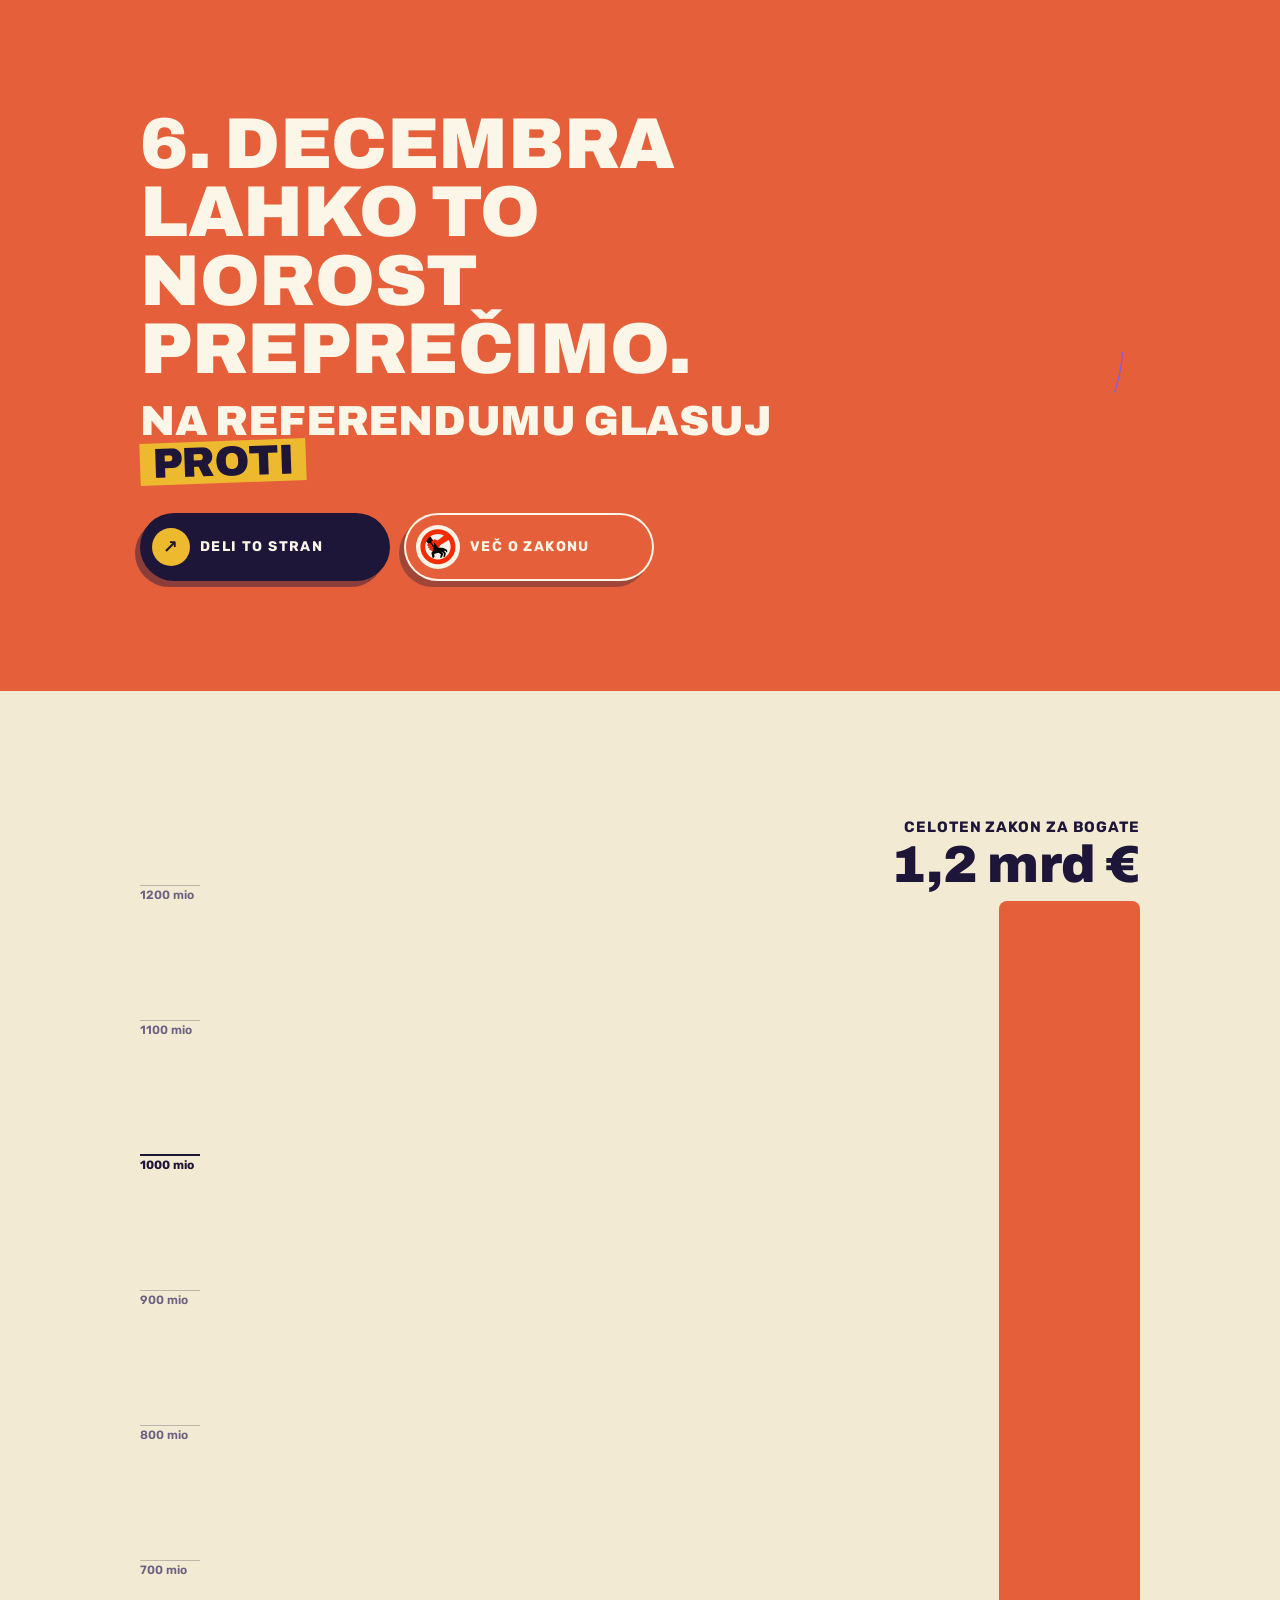
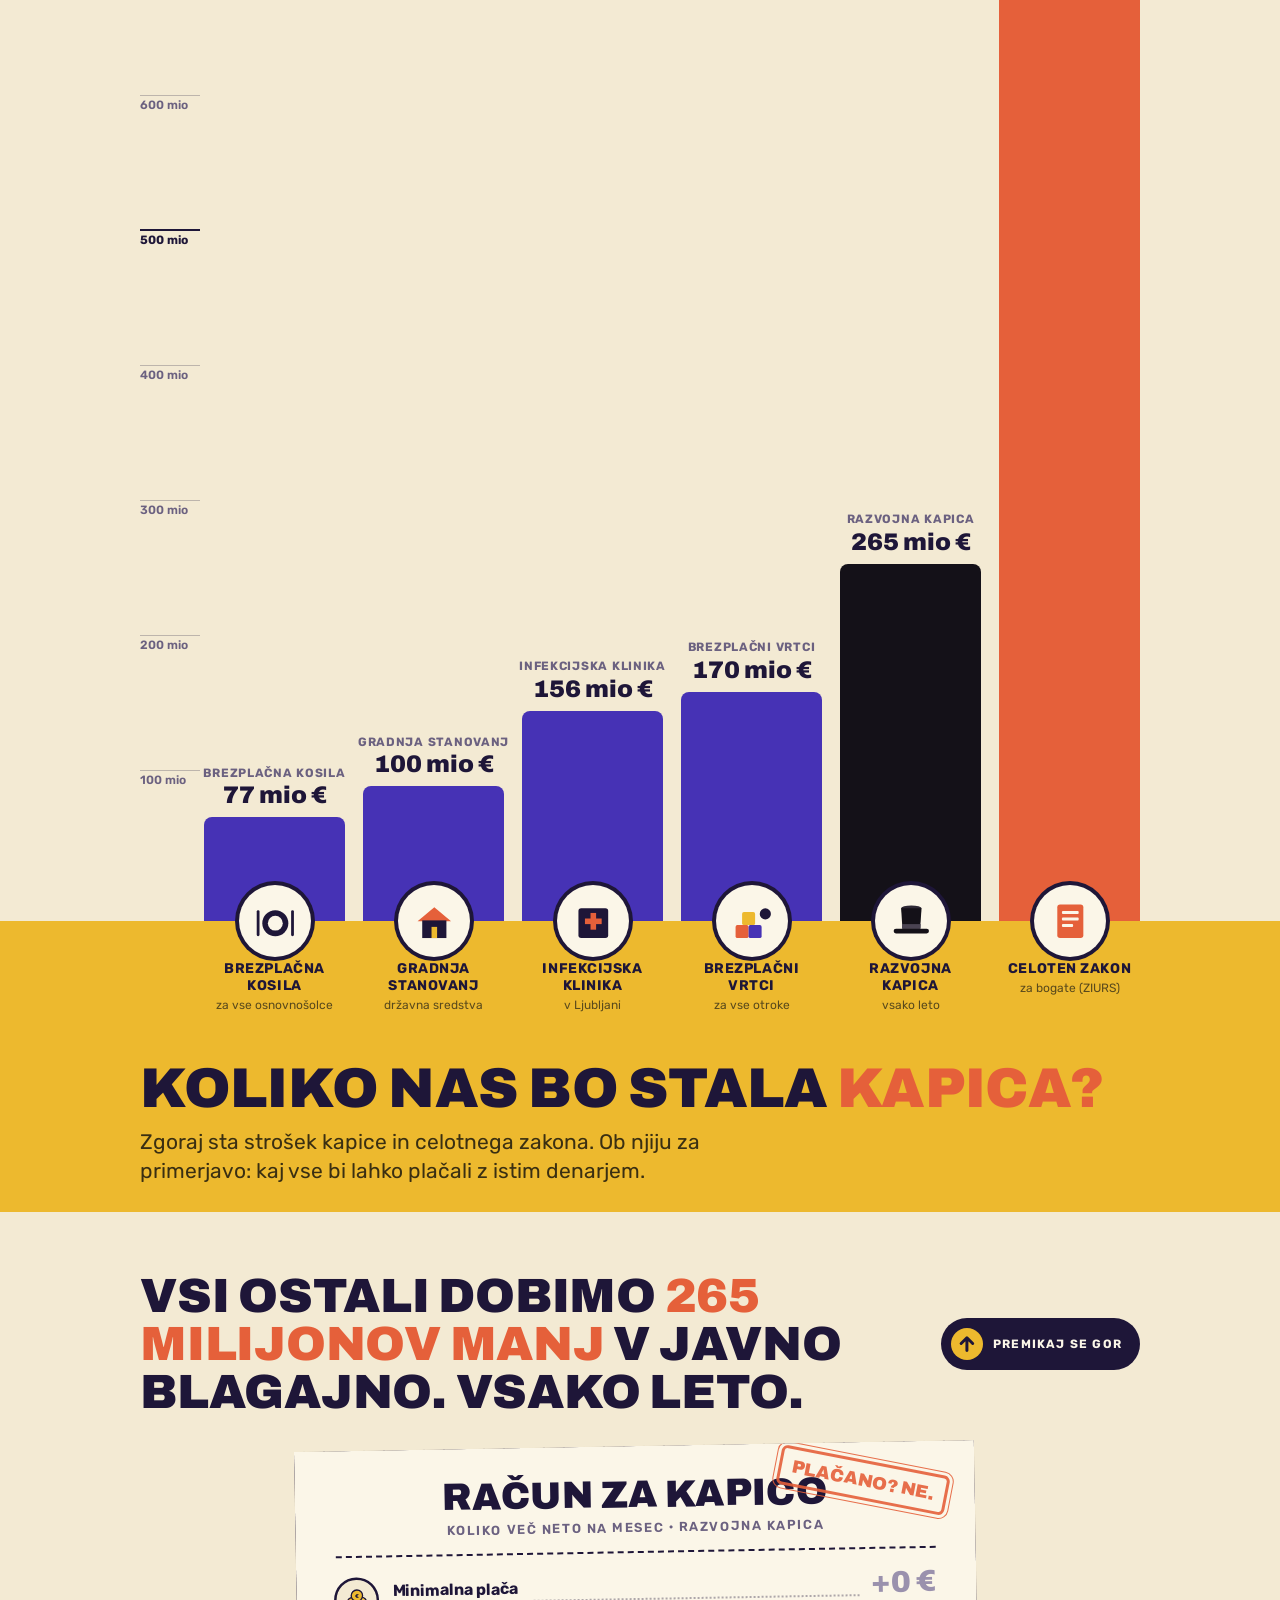
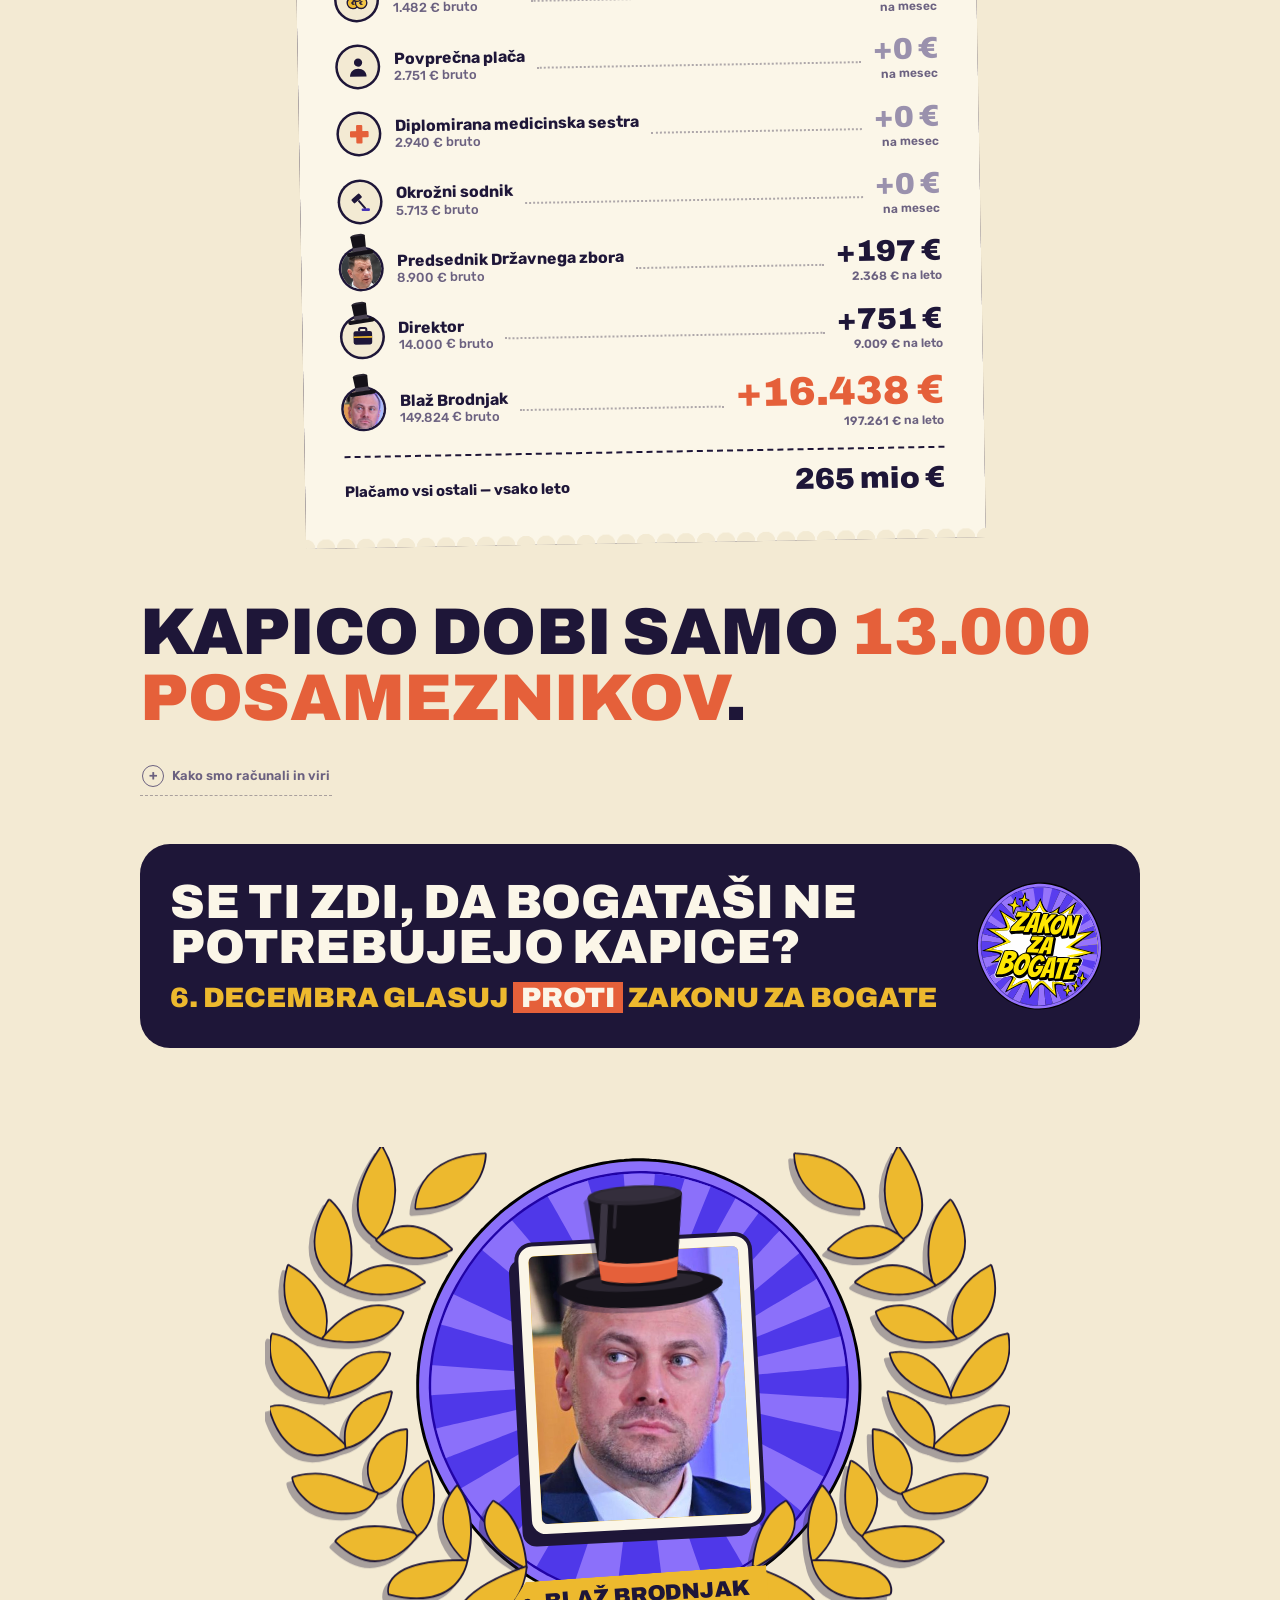
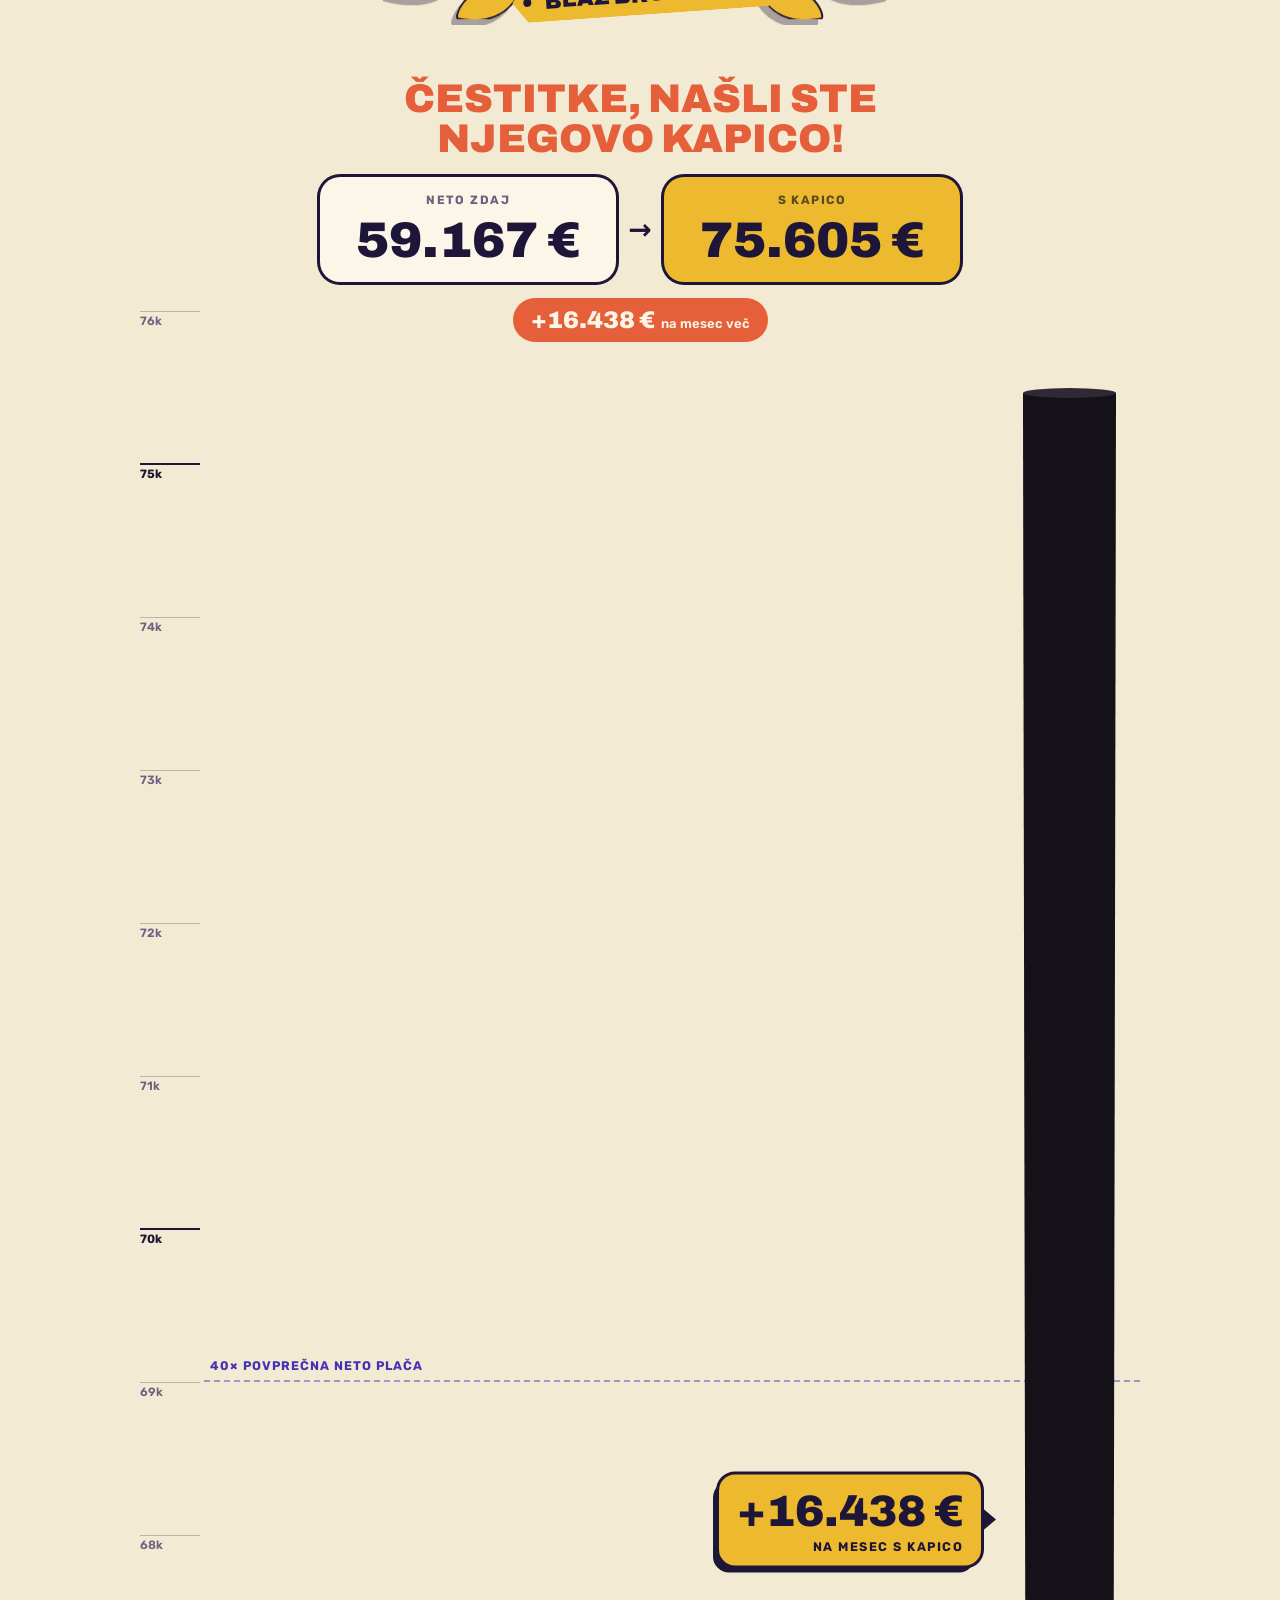
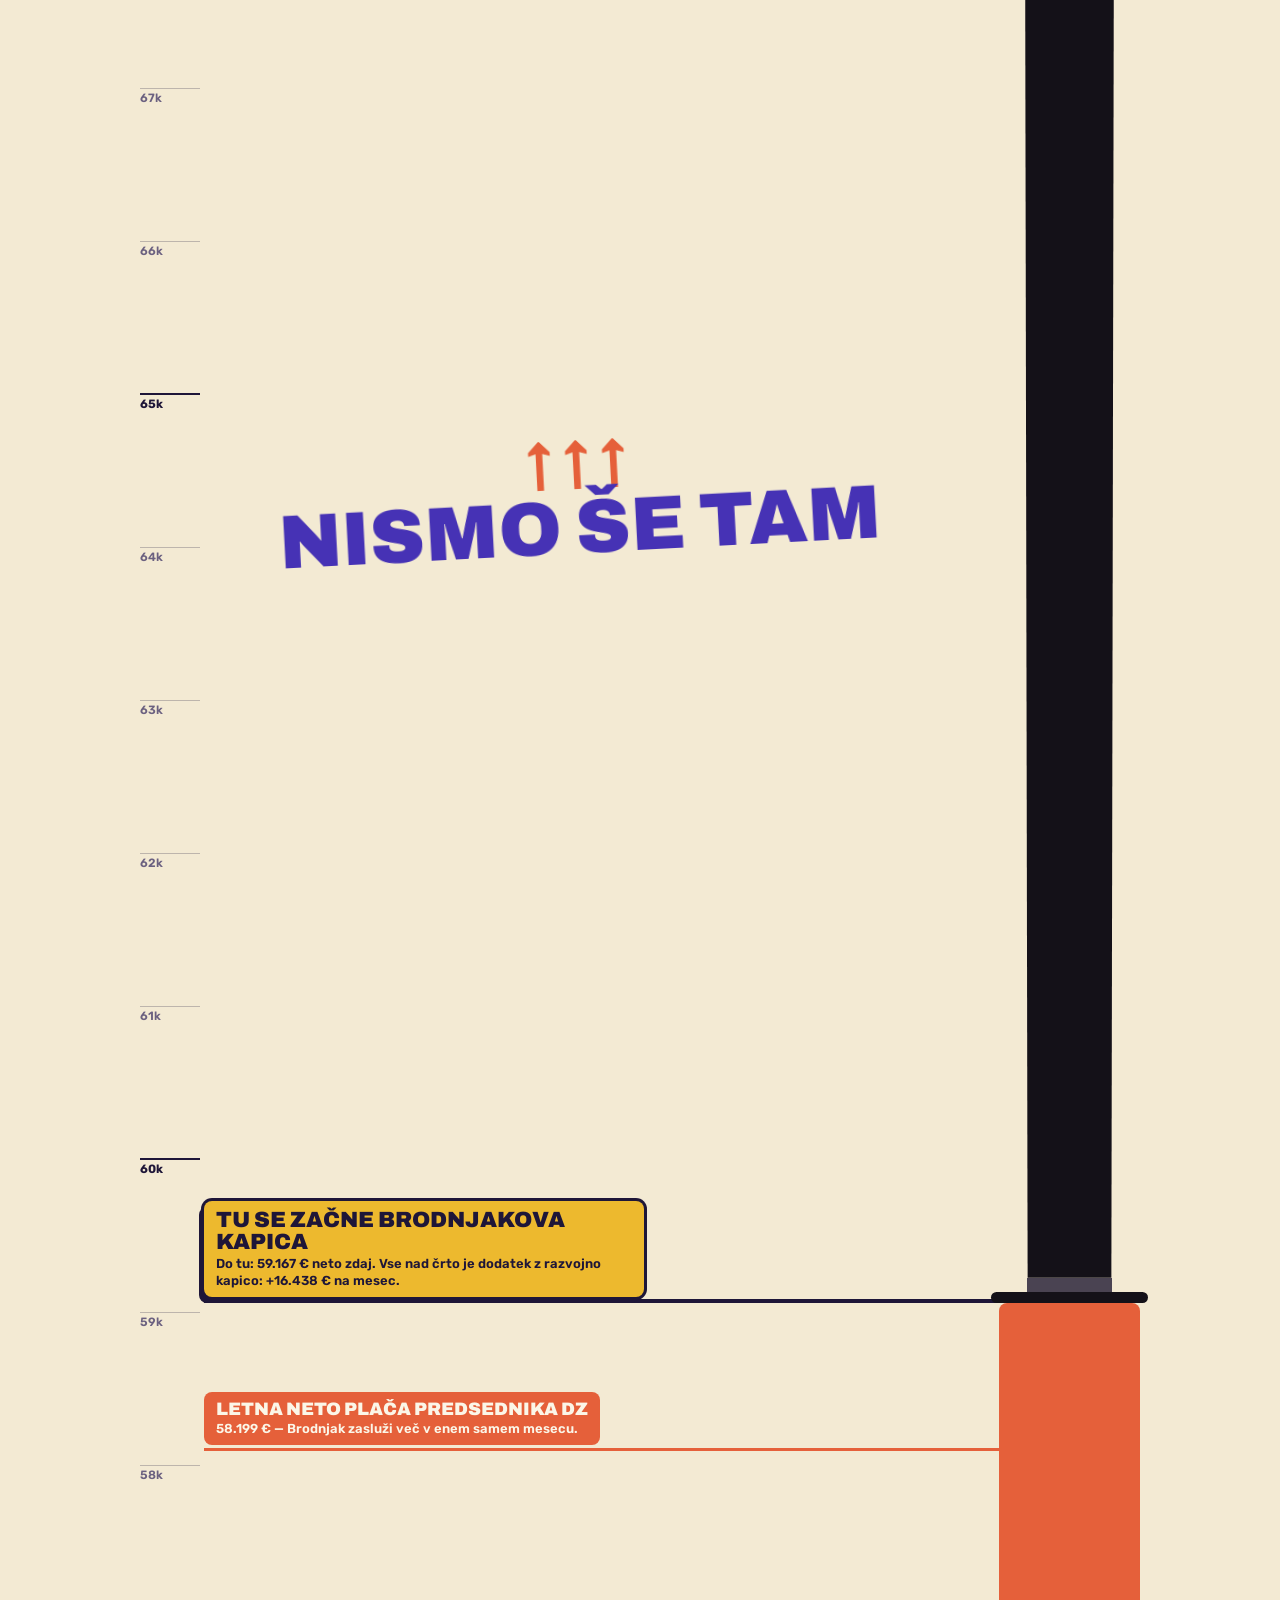
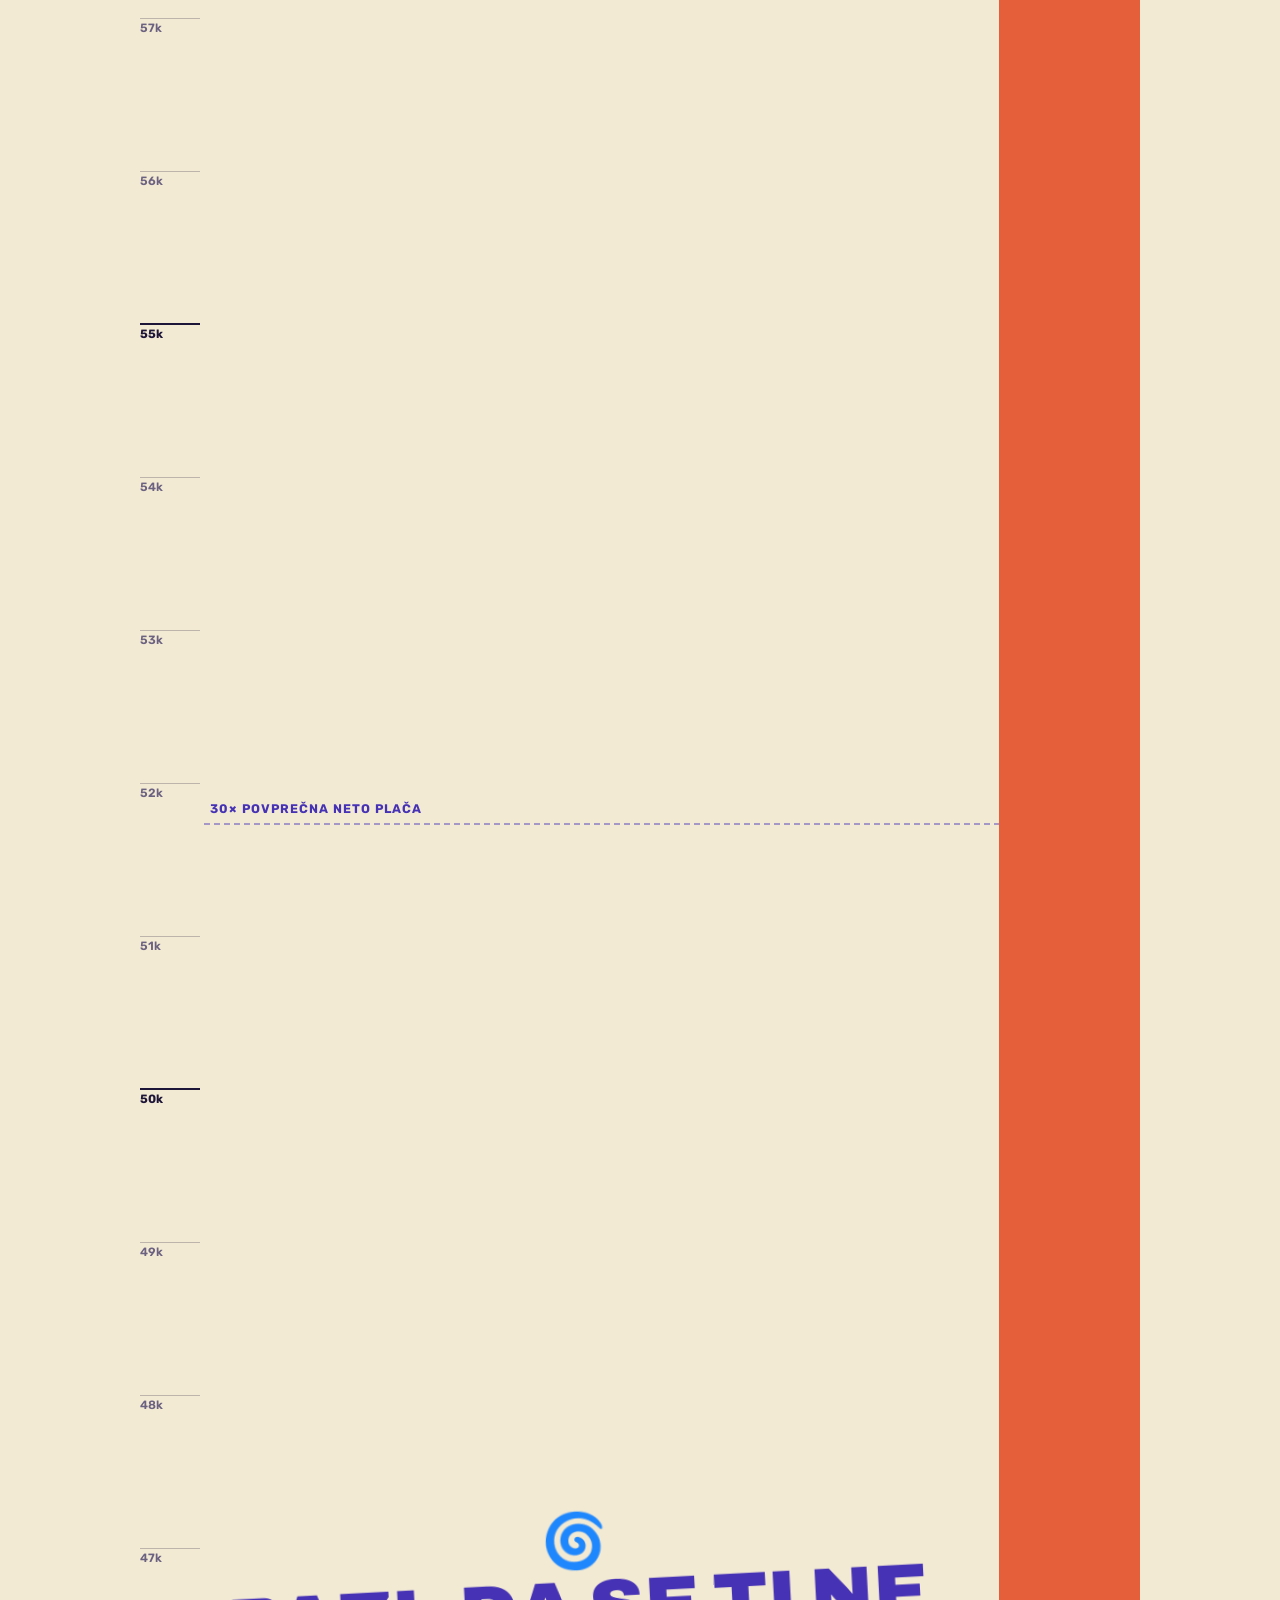
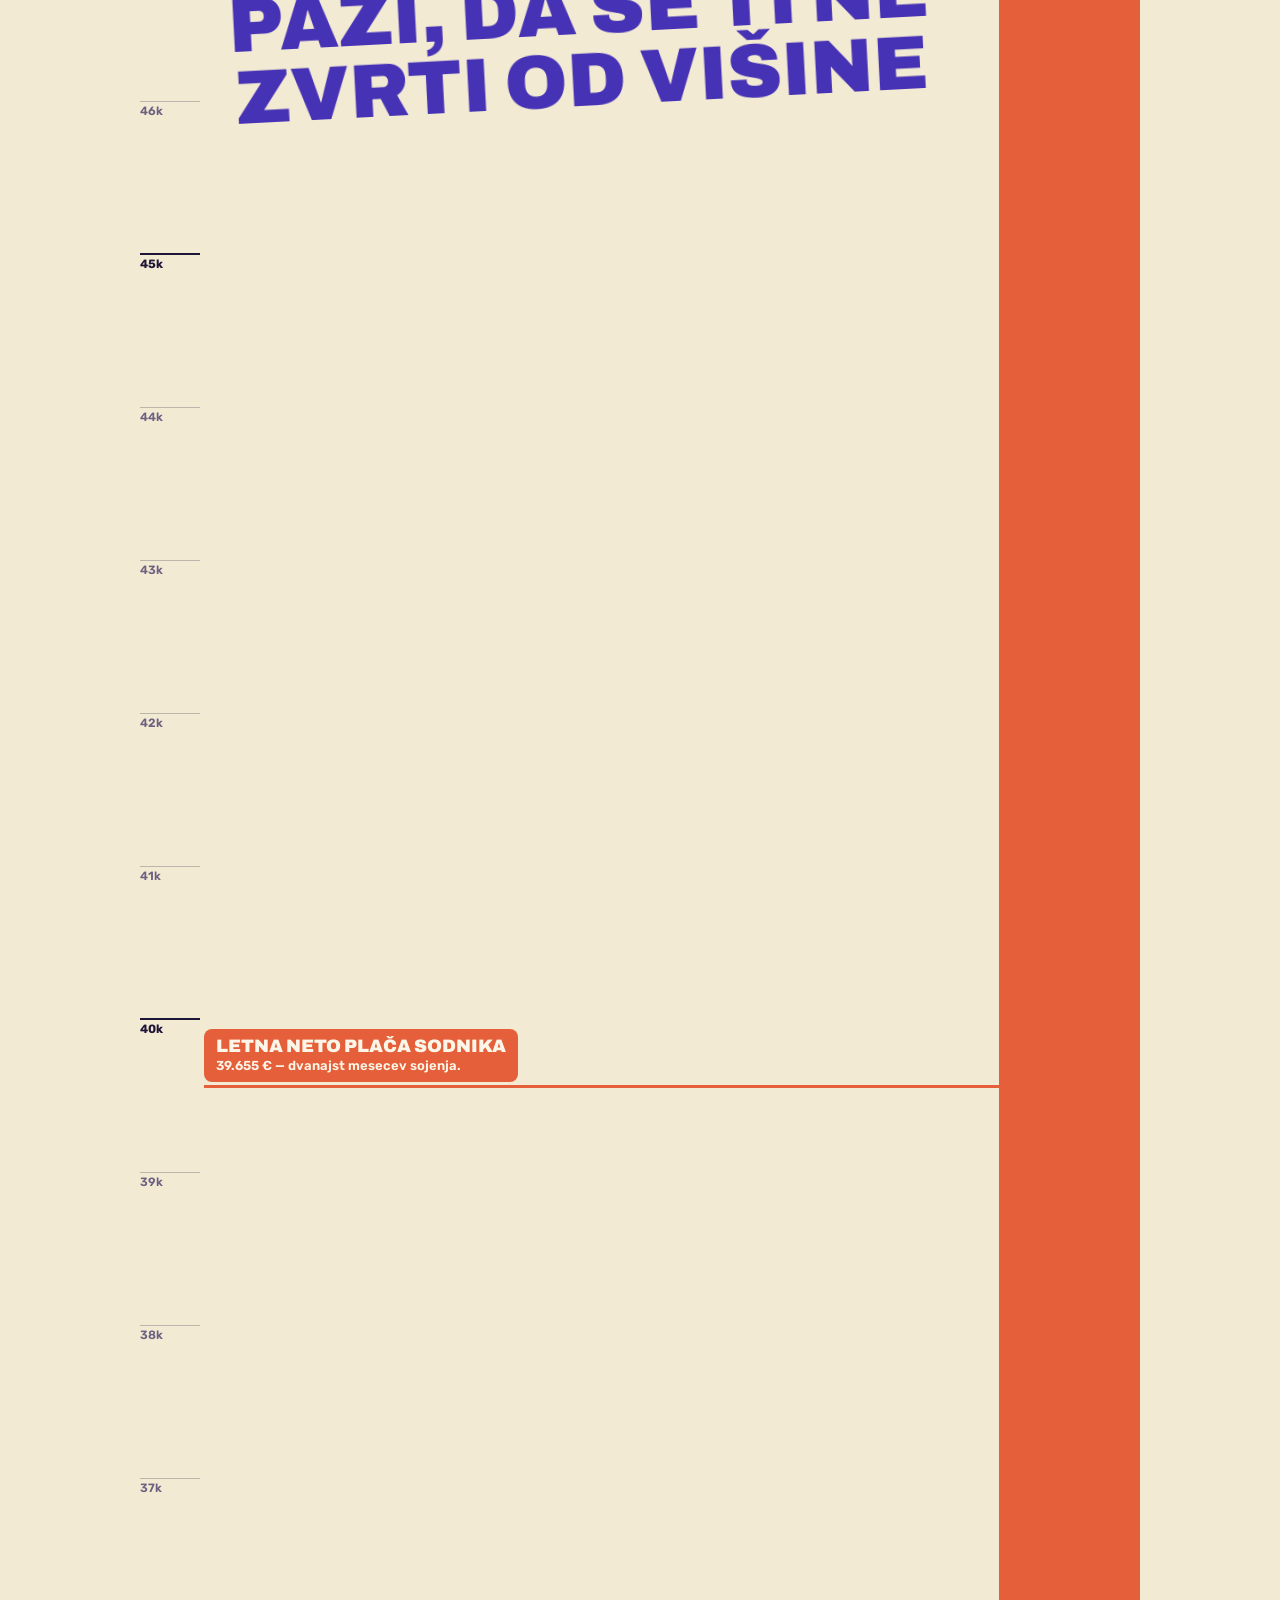
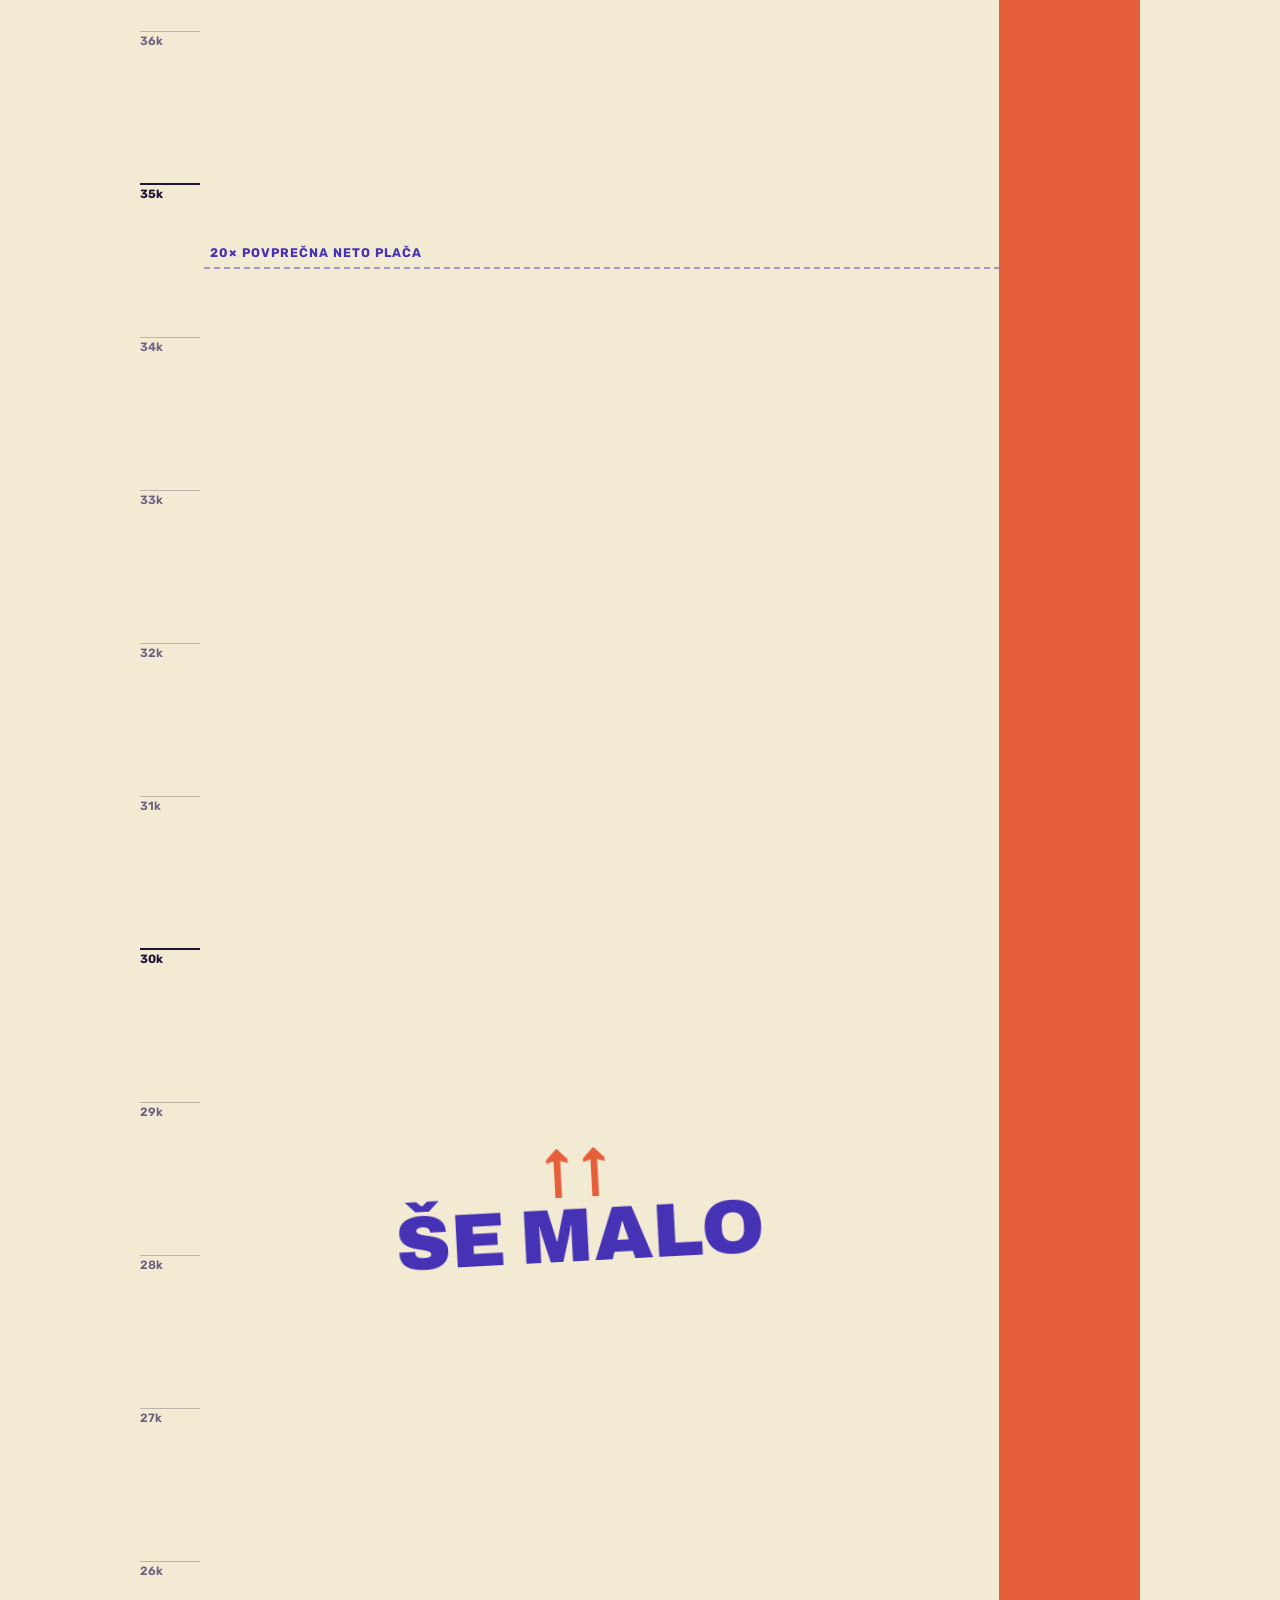
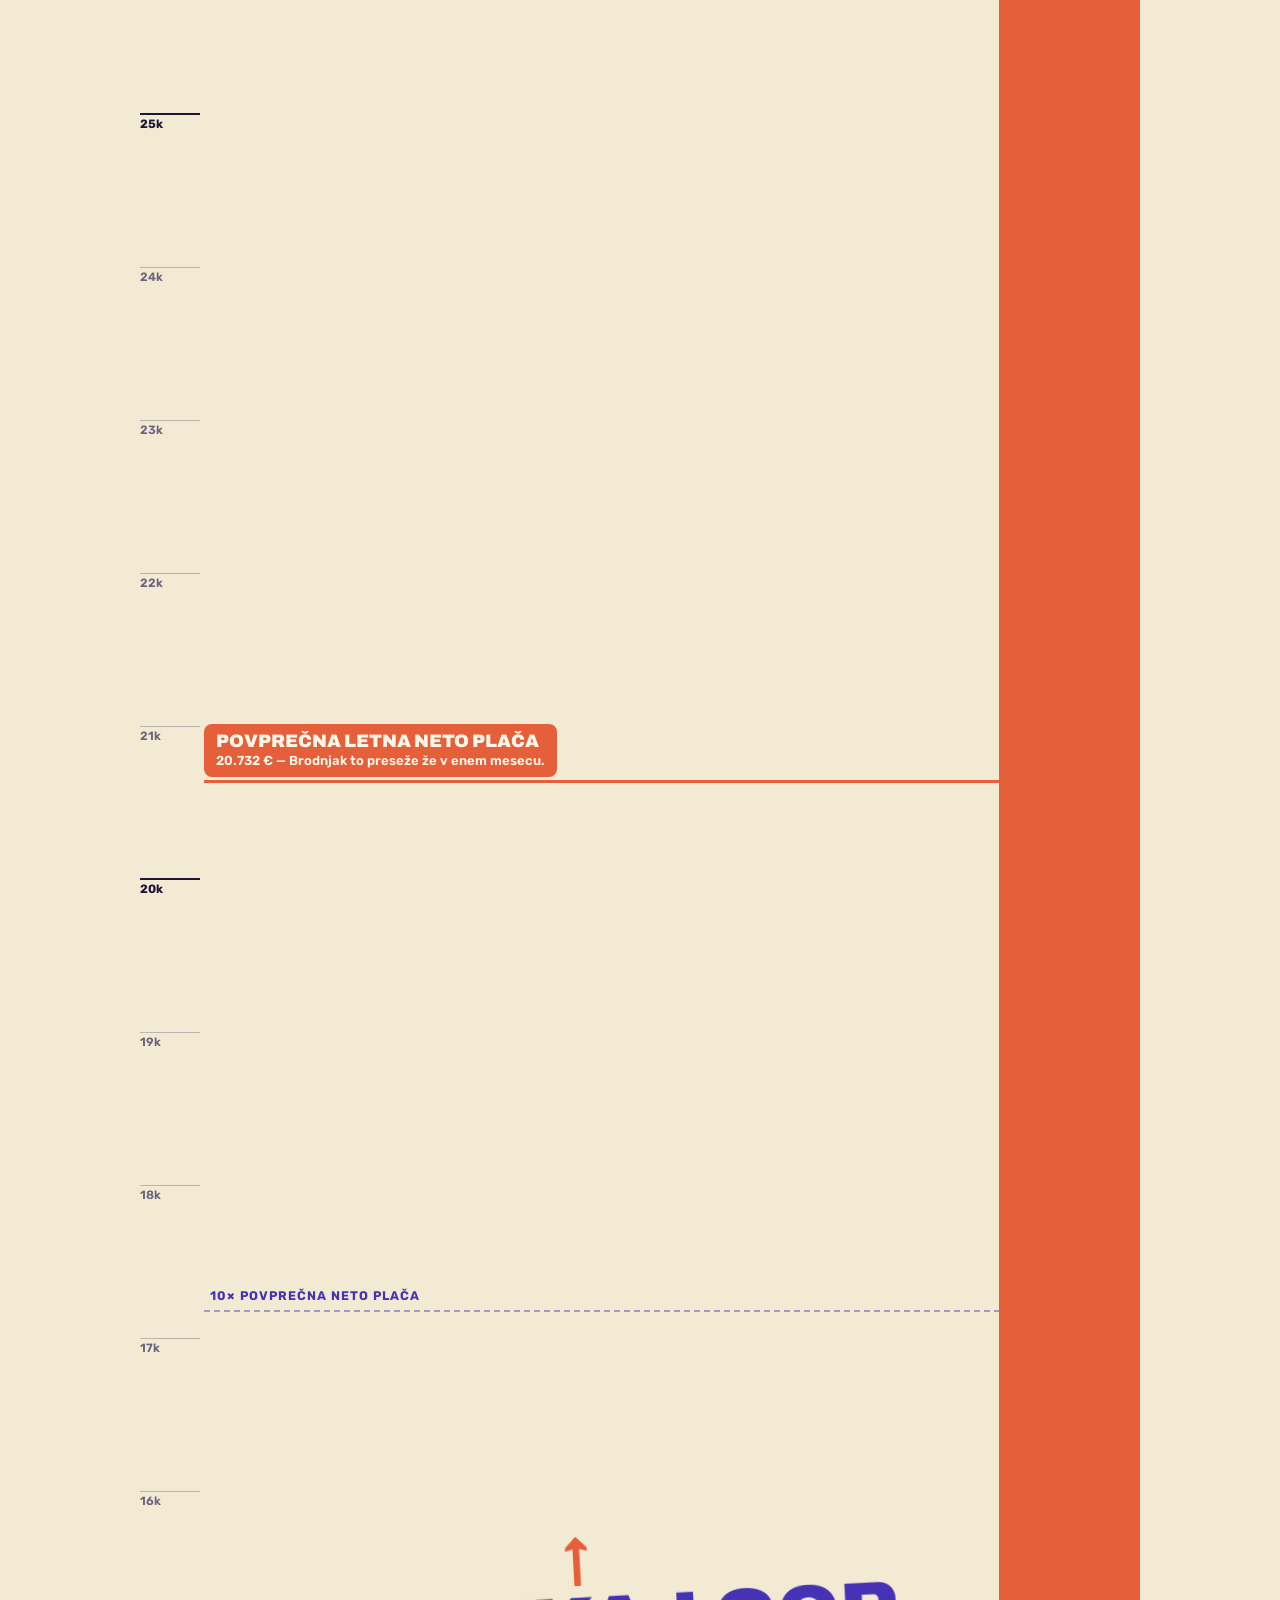
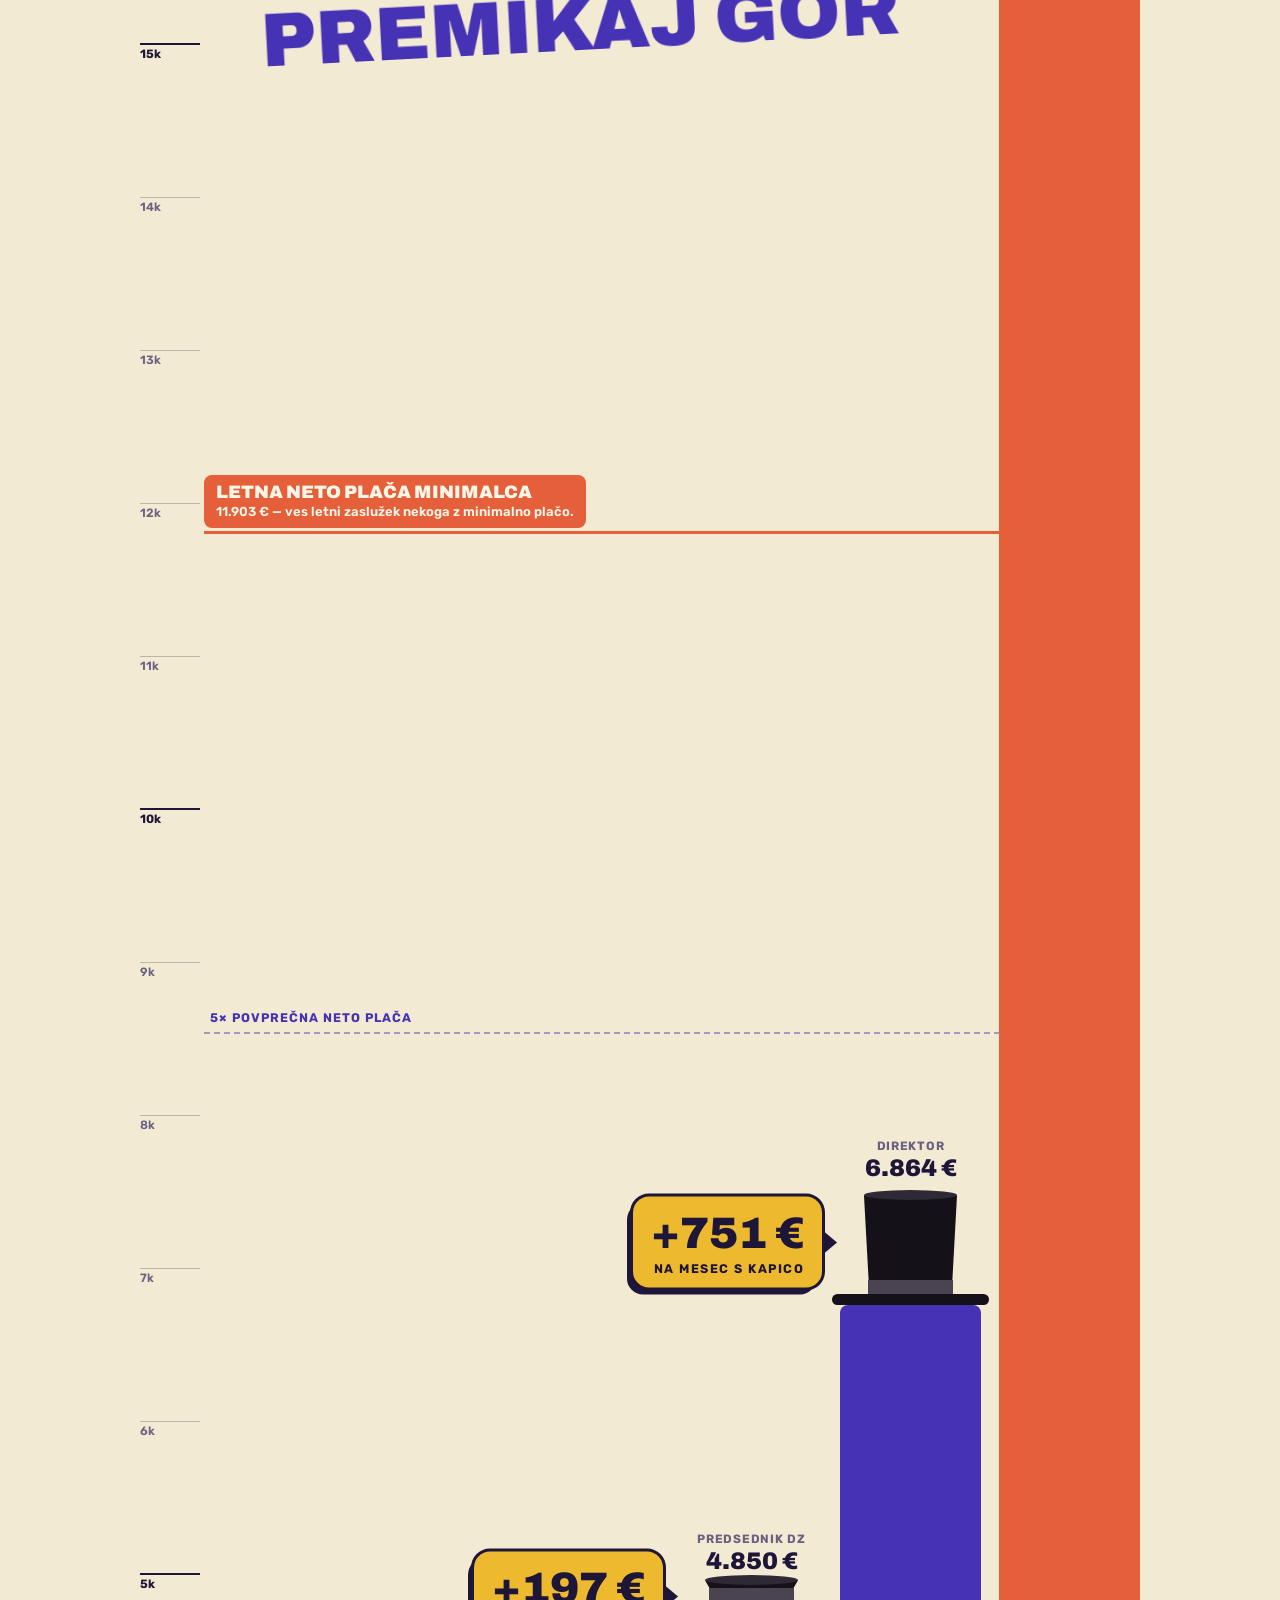
==== index.html @ dee6287a "»Deli to stran«, gumba enake širine (na mobilnem čez celo širino) Co-Authored-By: Claude Opus 5.5 <n" ====
<!doctype html>
<html lang="sl">
<head>
<meta charset="utf-8">
<meta name="viewport" content="width=device-width, initial-scale=1">
<title>Poišči Brodnjakovo kapico — Zakon za bogate</title>
<meta name="description" content="Interaktivna primerjava neto plač: minimalna, povprečna, medicinska sestra, sodnik, predsednik DZ, direktor in Blaž Brodnjak — zdaj in z razvojno kapico iz interventnega zakona.">
<!-- Plausible: naloži se samo na zakonzabogate.si (ne na github.io ali localhost) -->
<script>
window.plausible = window.plausible || function() { (window.plausible.q = window.plausible.q || []).push(arguments) };
if (/(^|\.)zakonzabogate\.si$/.test(location.hostname)) {
  var ps = document.createElement('script');
  ps.defer = true;
  ps.setAttribute('data-domain', 'zakonzabogate.si');
  ps.src = 'https://plausible.lb.djnd.si/js/script.file-downloads.outbound-links.pageview-props.tagged-events.js';
  document.head.appendChild(ps);
}
</script>
<link rel="icon" href="assets/logo.svg">
<meta property="og:type" content="website">
<meta property="og:site_name" content="Zakon za bogate">
<meta property="og:title" content="Poišči Brodnjakovo kapico">
<meta property="og:description" content="Razvojna kapica: Brodnjaku +16.438 € neto na mesec, vsem ostalim 265 milijonov manj v javni blagajni. Vsako leto. Referendum 6. decembra — glasuj PROTI.">
<meta property="og:url" content="https://zakonzabogate.si/">
<meta property="og:image" content="https://zakonzabogate.si/og.png">
<meta property="og:image:width" content="1200">
<meta property="og:image:height" content="630">
<meta property="og:image:alt" content="Poišči Brodnjakovo kapico. Kako velik je odpustek, ki ga eliti daje zakon za bogate?">
<meta property="og:locale" content="sl_SI">
<meta name="twitter:card" content="summary_large_image">
<meta name="twitter:title" content="Poišči Brodnjakovo kapico">
<meta name="twitter:description" content="Razvojna kapica: Brodnjaku +16.438 € neto na mesec, vsem ostalim 265 milijonov manj. Referendum 6. decembra — glasuj PROTI.">
<meta name="twitter:image" content="https://zakonzabogate.si/og.png">
<link href="assets/css/fonts.css" rel="stylesheet">
<style>
:root{
  --cream:#F3EAD3; --paper:#FBF6E8; --ink:#1E1638; --muted:#6b6180; --hat:#141118;
  --violet:#4632B5; --lav:#B3A2F0; --gold:#EDB92E; --gold-2:#F2C64A; --coral:#E5603A;
  --disp:'Archivo',system-ui,sans-serif; --text:'Rubik',system-ui,sans-serif;
  --maxw:1040px; --L:84px; --R:20px;
}
*{box-sizing:border-box;margin:0}
html,body{overflow-x:clip}
body{background:var(--cream);color:var(--ink);font-family:var(--text);font-size:17px;line-height:1.5;-webkit-font-smoothing:antialiased}
.disp{font-family:var(--disp);font-weight:900;text-transform:uppercase;letter-spacing:-.005em;line-height:.95}
.wrap{max-width:var(--maxw);margin:0 auto;padding:0 20px;position:relative}
.grain{position:fixed;inset:0;pointer-events:none;z-index:100;opacity:.14;mix-blend-mode:multiply;
  background-image:url("data:image/svg+xml,%3Csvg xmlns='http://www.w3.org/2000/svg' width='240' height='240'%3E%3Cfilter id='n'%3E%3CfeTurbulence type='fractalNoise' baseFrequency='.85' numOctaves='2' stitchTiles='stitch'/%3E%3CfeColorMatrix values='0 0 0 0 0 0 0 0 0 0 0 0 0 0 0 0 0 0 .6 0'/%3E%3C/filter%3E%3Crect width='240' height='240' filter='url(%23n)'/%3E%3C/svg%3E")}
.tag{position:relative;display:inline-block;background:var(--violet);color:var(--paper);font:900 15px/1 var(--disp);text-transform:uppercase;
  padding:10px 18px 9px 32px;transform:rotate(-4deg);clip-path:polygon(15px 0,100% 0,100% 100%,15px 100%,0 50%)}
.tag::before{content:"";position:absolute;left:11px;top:50%;width:8px;height:8px;margin-top:-4px;border-radius:50%;background:var(--gold)}
.tag.gold{background:var(--gold);color:var(--ink)} .tag.gold::before{background:var(--ink)}
.btn{display:inline-flex;align-items:center;gap:10px;border-radius:99px;padding:10px 18px 10px 10px;font:700 12px/1 var(--text);letter-spacing:.1em;text-transform:uppercase;text-decoration:none;cursor:pointer;border:0}
.btn b{display:grid;place-items:center;width:32px;height:32px;border-radius:50%;font-size:17px}
.btn.up{background:var(--ink);color:var(--paper)} .btn.up b{background:var(--gold);color:var(--ink);animation:bob 1.5s ease-in-out infinite}
.btn.up b svg{width:62%;height:62%;display:block}
.btn.ghost{background:transparent;color:var(--ink);box-shadow:inset 0 0 0 2px var(--ink)} .btn.ghost b{background:var(--ink);color:var(--paper)}
@keyframes bob{50%{transform:translateY(-5px)}}
/* mini cilinder (legenda) */
.mini-hat{display:inline-block;width:16px;height:14px;position:relative;vertical-align:-2px;margin-right:7px}
.mini-hat::before{content:"";position:absolute;left:3px;right:3px;top:0;height:11px;background:var(--hat);border-radius:2px 2px 0 0}
.mini-hat::after{content:"";position:absolute;left:0;right:0;bottom:0;height:3px;background:var(--hat);border-radius:2px}
.sw-now{display:inline-block;width:15px;height:15px;border-radius:4px;background:var(--ink);vertical-align:-3px;margin-right:7px}

/* ---------- višinomer ---------- */
.hud{position:fixed;left:0;right:0;top:0;z-index:30;pointer-events:none;background:linear-gradient(var(--cream) 62%,rgba(243,234,211,0));transition:opacity .25s}
.hud .wrap{display:flex;justify-content:space-between;align-items:flex-start;gap:14px;padding-top:12px;padding-bottom:30px}
.alt .l{font:700 12px/1 var(--text);letter-spacing:.14em;text-transform:uppercase;color:var(--muted)}
.alt .v{font:900 clamp(28px,4.6vw,44px)/1 var(--disp);margin-top:4px;font-variant-numeric:tabular-nums}
.alt .v small{font-size:.5em}
.alt .x{font:600 13px/1.3 var(--text);color:var(--violet);margin-top:4px;min-height:17px}
.brand{display:flex;align-items:center;gap:10px;pointer-events:auto}
.brand img{width:58px;height:58px}
.pill{background:var(--ink);color:var(--paper);border-radius:99px;padding:8px 12px;font:700 12px/1 var(--text);letter-spacing:.08em;text-transform:uppercase;white-space:nowrap}
.hud.off{opacity:0}

/* ---------- VRH STRANI: številke, metodologija ---------- */
.data{padding:60px 0 40px}
.data h2{font-size:clamp(34px,5.6vw,60px);margin:16px 0 26px}
.data h2.big-claim{font-size:clamp(28px,4.2vw,48px);line-height:1;max-width:22ch}
.data h2.big-claim em{font-style:normal;color:var(--coral)}
.claim-row{display:flex;align-items:center;justify-content:space-between;gap:28px;margin-bottom:30px}
.claim-row h2{margin:0!important}
.data .up-here{flex:none}
.data h2.claim2{margin:56px 0 0;font-size:clamp(34px,5.6vw,66px);max-width:none}
.cards{display:grid;grid-template-columns:repeat(4,1fr);gap:16px}
.c4{background:var(--coral);color:var(--paper)} .c4 .k{color:#ffe2d6}
.kc{border-radius:26px;padding:24px}
.kc .k{font:700 12px/1.3 var(--text);letter-spacing:.12em;text-transform:uppercase}
.kc .v{font:900 clamp(40px,5vw,58px)/1 var(--disp);margin:10px 0 8px}
.kc p{font-size:15px}
.kc .v .vhat{display:block;width:46px;height:46px;margin:0 0 8px -2px;animation:hatTip 3.4s ease-in-out infinite;transform-origin:50% 90%}
.kc .v .vhat svg{width:100%;height:100%;display:block}
.kc-ico{display:flex;gap:8px;flex-wrap:wrap;margin-bottom:16px}
.kc-ico{position:relative}
.kc-ico.wear{margin-top:30px}
.kc-ico .ahat{position:absolute;left:3px;top:-24px;width:50px;height:50px;z-index:2;animation:hatTip 3.4s ease-in-out infinite;transform-origin:50% 90%}
.kc-ico .ahat svg{width:100%;height:100%;display:block}
.kc-ico span{width:56px;height:56px;border-radius:50%;background:var(--paper);display:grid;place-items:center;box-shadow:0 0 0 3px var(--ink);overflow:hidden}
.kc-ico span svg{width:62%;height:62%}
.kc-ico span.photo{background:var(--gold)}
.kc-ico span.photo img{width:100%;height:100%;object-fit:cover;object-position:50% 34%}
.c1{background:var(--lav)} .c2{background:var(--gold)} .c3{background:var(--violet);color:var(--paper)} .c3 .k{color:var(--lav)}
.tblwrap{overflow-x:auto;-webkit-overflow-scrolling:touch;border-radius:20px;margin-top:34px}
table{width:100%;border-collapse:collapse;background:var(--paper);font-size:15px}
th,td{padding:12px 14px;text-align:right;border-bottom:1px solid rgba(30,22,56,.12);white-space:nowrap}
th:first-child,td:first-child{text-align:left;white-space:normal}
th{font:700 11px/1.3 var(--text);letter-spacing:.1em;text-transform:uppercase;color:var(--muted);background:#F1E8D2}
td b{font-weight:700}
tr.hi td{background:#ECE6FB}
td.pos{color:var(--violet);font-weight:700}
.more{margin-top:26px}
.more summary{display:inline-flex;align-items:center;gap:8px;cursor:pointer;list-style:none;font:600 13px/1 var(--text);color:var(--muted);padding:8px 2px;border-bottom:1px dashed rgba(30,22,56,.35)}
.more summary::-webkit-details-marker{display:none}
.more summary::before{content:"+";display:grid;place-items:center;width:20px;height:20px;border-radius:50%;border:1.5px solid var(--muted);font-weight:700;font-size:14px;line-height:1}
.more[open] summary::before{content:"−"}
.more summary:hover{color:var(--ink)}
.method{display:grid;grid-template-columns:1.2fr 1fr;gap:28px;margin-top:20px;font-size:14.5px;color:#3d3456}
.method h3{font:900 22px/1 var(--disp);text-transform:uppercase;color:var(--ink);margin-bottom:12px}
.method ul{padding-left:18px}
.method li{margin:6px 0}
.method a{color:var(--violet)}
.ref{margin:48px 0 0;background:var(--ink);color:var(--paper);border-radius:30px;padding:32px 30px;display:flex;gap:24px;align-items:center;justify-content:space-between;flex-wrap:wrap}
.ref .disp{font-size:clamp(28px,4.4vw,48px)}
.ref .disp em{font-style:normal;color:var(--gold)}
.ref p.cta{margin-top:14px;font-size:clamp(20px,2.6vw,28px);color:var(--gold);max-width:none}
.ref p.cta em{font-style:normal;color:var(--paper);background:var(--coral);padding:0 8px}
.ref>div{flex:1;min-width:260px}
.ref img{width:140px;transform:rotate(8deg)}
.foot{margin-top:28px;font-size:13px;color:var(--muted)}
.down-hint{margin-top:40px;text-align:center;font:700 12px/1 var(--text);letter-spacing:.14em;text-transform:uppercase;color:var(--muted)}

/* ---------- poziv na vrhu ---------- */
.cta-top{background:var(--coral);color:var(--paper);padding:clamp(60px,10vw,110px) 0}
.cta-in{display:flex;gap:28px;align-items:center;justify-content:space-between}
.cta-in>div{flex:1;min-width:0}
.cta-top h2{font-size:clamp(34px,6vw,72px);line-height:.95;max-width:16ch}
.cta-top .vote{font-size:clamp(24px,3.6vw,42px);margin-top:18px}
.cta-top .vote em{font-style:normal;background:var(--gold);color:var(--ink);padding:2px 12px 0;display:inline-block;transform:rotate(-2deg)}
.cta-btns{display:grid;grid-template-columns:repeat(2,250px);gap:14px;margin-top:30px}
.cta-btns .btn.share,.cta-btns .btn.morelink{width:100%;justify-content:flex-start}
.btn.share{background:var(--ink);color:var(--paper);font-size:14px;padding:12px 22px 12px 12px}
.btn.share b{background:var(--gold);color:var(--ink);width:38px;height:38px;font-size:18px}
.btn.morelink{background:transparent;color:var(--paper);box-shadow:inset 0 0 0 2px var(--paper);font-size:14px;padding:12px 22px 12px 12px}
.btn.morelink b{background:var(--paper);color:var(--coral);width:38px;height:38px;font-size:18px}
.share-wrap{position:relative;display:flex}
.copied{position:absolute;left:0;top:calc(100% + 14px);z-index:5;width:max-content;max-width:300px;background:var(--paper);color:var(--ink);border-radius:16px;padding:14px 18px 13px 52px;box-shadow:0 0 0 3px var(--ink),-6px 7px 0 var(--ink);
  opacity:0;transform:translateY(-8px) scale(.96);transform-origin:20px 0;pointer-events:none;transition:opacity .2s,transform .25s cubic-bezier(.2,1.3,.4,1)}
.copied::before{content:"✓";position:absolute;left:14px;top:50%;margin-top:-14px;width:28px;height:28px;border-radius:50%;background:var(--gold);display:grid;place-items:center;font:900 16px/1 var(--text)}
.copied::after{content:"";position:absolute;left:24px;top:-12px;border-style:solid;border-width:0 10px 12px;border-color:transparent transparent var(--ink)}
.copied.on{opacity:1;transform:none}
.copied b{display:block;font:900 20px/1.1 var(--disp);text-transform:uppercase}
.copied span{display:block;font:500 14px/1.3 var(--text);color:var(--muted);margin-top:3px}
.btn.morelink b.pu{background:var(--paper);width:44px;height:44px;padding:2px}
.btn.morelink b.pu img{width:100%;height:100%;display:block}
/* pritisk: gumb se "pogrezne" v svojo senco, ikona se zavrti */
.btn.share,.btn.morelink{transition:transform .28s cubic-bezier(.2,1.6,.4,1),box-shadow .28s cubic-bezier(.2,1.6,.4,1);-webkit-tap-highlight-color:transparent;user-select:none}
.btn.share{box-shadow:-5px 6px 0 rgba(30,22,56,.45)}
.btn.morelink{box-shadow:inset 0 0 0 2px var(--paper),-5px 6px 0 rgba(30,22,56,.35)}
.btn.share b,.btn.morelink b{transition:transform .35s cubic-bezier(.2,1.6,.4,1)}
.btn.share:hover,.btn.morelink:hover{transform:translate(1px,-1px)}
.btn.share:hover{box-shadow:-6px 7px 0 rgba(30,22,56,.45)}
.btn.morelink:hover{box-shadow:inset 0 0 0 2px var(--paper),-6px 7px 0 rgba(30,22,56,.35)}
.btn.share:active,.btn.morelink:active{transform:translate(-5px,6px) scale(.97);transition-duration:.08s}
.btn.share:active{box-shadow:0 0 0 rgba(30,22,56,.45)}
.btn.morelink:active{box-shadow:inset 0 0 0 2px var(--paper),0 0 0 rgba(30,22,56,.35);background:rgba(255,255,255,.12)}
.btn.share:active b{transform:rotate(-25deg) scale(.88)}
.btn.morelink:active b{transform:rotate(20deg) scale(.88)}
.btn.share.pop b{animation:sharePop .5s cubic-bezier(.2,1.6,.4,1)}
@keyframes sharePop{0%{transform:scale(.8)}50%{transform:scale(1.25) rotate(12deg)}100%{transform:none}}
@media (prefers-reduced-motion:reduce){.btn.share,.btn.morelink,.btn.share b,.btn.morelink b{transition:none}.btn.share.pop b{animation:none}}
.cta-in img.anim-logo{width:clamp(200px,26vw,320px);height:auto;aspect-ratio:1;flex:none;overflow:visible}
/* ---------- stroški (navpično) ---------- */
.cost{position:relative}
.bars.six,.names.six,.icons.six{grid-template-columns:repeat(6,minmax(0,1fr))}
.cost .seg-now.k{background:var(--hat)}
.cost .seg-now.z{background:var(--coral)}
.cost .top-lbl.big{left:auto;right:0;transform:none;text-align:right;max-width:none}
.cost .top-lbl.big .v{font-size:clamp(28px,4.6vw,52px)}
.cost .top-lbl.big .n{font-size:clamp(12px,1.4vw,15px);color:var(--ink)}
.cband{padding:18px 0 26px!important}
.cband h2{font-size:clamp(30px,5vw,56px);line-height:.92;margin-top:12px}
.cband h2 em{font-style:normal;color:var(--coral)}
.cband .tag{font-size:13px}
/* ---------- račun: kdo dobi kapico ---------- */
.rcpt-wrap{display:flex;justify-content:center;margin:10px 0 0}
.rcpt{position:relative;width:min(680px,100%);background:var(--paper);padding:30px clamp(18px,4vw,40px) 46px;transform:rotate(-1deg);
  box-shadow:0 0 0 3px var(--ink),-10px 12px 0 var(--ink);
  -webkit-mask:radial-gradient(circle at 10px 100%,transparent 9px,#000 9.5px) -10px 0/20px 100% repeat-x;mask:radial-gradient(circle at 10px 100%,transparent 9px,#000 9.5px) -10px 0/20px 100% repeat-x}
.rcpt .rh{text-align:center;border-bottom:2px dashed var(--ink);padding-bottom:14px;margin-bottom:8px}
.rcpt .rh b{display:block;font:900 clamp(26px,3.6vw,38px)/1 var(--disp);text-transform:uppercase}
.rcpt .rh span{display:block;font:600 13px/1.3 var(--text);letter-spacing:.12em;text-transform:uppercase;color:var(--muted);margin-top:6px}
.rrow{display:grid;grid-template-columns:44px auto 1fr auto;gap:12px;align-items:center;padding:10px 0}
.rrow .av{position:relative;width:40px;height:40px;border-radius:50%;background:var(--cream);box-shadow:0 0 0 2.5px var(--ink);display:grid;place-items:center;overflow:visible}
.rrow .av .clip{position:absolute;inset:0;border-radius:50%;overflow:hidden;display:grid;place-items:center}
.rrow .av svg{width:62%;height:62%}
.rrow .av img{width:100%;height:100%;object-fit:cover;object-position:50% 34%}
.rrow .av .h{position:absolute;left:4px;top:-19px;width:32px;height:32px;transform:rotate(-8deg);transform-origin:50% 90%}
.rrow .av .h svg{width:100%;height:100%}
.rrow .nm{font:700 16px/1.2 var(--text)}
.rrow .nm small{display:block;font:500 13px/1.2 var(--text);color:var(--muted)}
.rrow .dots{border-bottom:2px dotted rgba(30,22,56,.35);transform:translateY(4px)}
.rrow .am{font:900 clamp(22px,2.8vw,30px)/1 var(--disp);text-align:right;white-space:nowrap}
.rrow .am small{display:block;font:600 12px/1.2 var(--text);color:var(--muted);margin-top:3px}
.rrow.zero .am{color:#9a91ad}
.rrow.top .am{color:var(--coral);font-size:clamp(28px,3.8vw,40px)}
.rcpt .rt{border-top:2px dashed var(--ink);margin-top:8px;padding-top:14px;display:flex;justify-content:space-between;align-items:baseline;gap:14px;font:700 15px/1.3 var(--text)}
.rcpt .rt b{font:900 clamp(22px,3vw,30px)/1 var(--disp);white-space:nowrap}
.rcpt .stamp{position:absolute;right:clamp(10px,3vw,26px);top:18px;transform:rotate(12deg);border:3px solid var(--coral);color:var(--coral);font:900 18px/1 var(--disp);text-transform:uppercase;padding:8px 10px;border-radius:6px;outline:1.5px solid var(--coral);outline-offset:3px;opacity:.9}
/* ---------- graf ---------- */
.climb{position:relative}
.world{position:relative}
.plot{position:absolute;left:0;right:0;top:0}
.plot>.wrap{height:100%}
.ruler{position:absolute;left:20px;top:0;bottom:0;width:60px}
.ruler div{position:absolute;left:0;right:0;border-top:1px solid rgba(30,22,56,.25);font:600 12px/1 var(--text);color:var(--muted);padding-top:3px}
.ruler div.k{border-top:2px solid var(--ink);color:var(--ink);font-weight:700}
.bars,.names{position:absolute;left:var(--L);right:var(--R);display:grid;grid-template-columns:repeat(6,minmax(0,1fr));gap:clamp(5px,1.6vw,18px)}
.bars{top:0;bottom:0;align-items:end}
.col{position:relative;height:100%;display:flex;flex-direction:column;justify-content:flex-end;align-items:center}
.seg-now{width:100%;background:var(--violet);border-radius:8px 8px 0 0}
.col.hi .seg-now{background:var(--coral)}
/* cilinder = kapica */
.hat{position:relative;width:100%;display:flex;flex-direction:column;align-items:center}
.hat .top{width:66%;height:10px;border-radius:50%;background:#2E2935;margin-bottom:-5px;position:relative;z-index:1}
.hat .crown{width:66%;background:var(--hat);clip-path:polygon(0 0,100% 0,95% 100%,5% 100%)}
.hat .band{width:60%;height:14px;background:#4A4352}
.hat .brim{width:112%;height:11px;border-radius:999px;background:var(--hat);position:relative;z-index:2}
.top-lbl{position:absolute;left:50%;transform:translateX(-50%);bottom:calc(var(--h) + 10px);text-align:center;width:max-content;max-width:160px}
.top-lbl .n{font:700 clamp(10px,1.2vw,12px)/1.2 var(--text);text-transform:uppercase;letter-spacing:.06em;color:var(--muted)}
.top-lbl .v{font:900 clamp(14px,2.2vw,24px)/1 var(--disp);margin-top:3px;white-space:nowrap}
.top-lbl .c{display:inline-block;margin-top:5px;font:700 clamp(10px,1.2vw,12px)/1 var(--text);padding:4px 8px;border-radius:99px;white-space:nowrap;background:rgba(30,22,56,.08);color:var(--muted)}
.top-lbl .c.pos{background:var(--gold);color:var(--ink)}
.cap-big{position:absolute;right:calc(100% + 18px);transform:translateY(50%);z-index:5;background:var(--gold);color:var(--ink);font:900 clamp(24px,3.6vw,44px)/1 var(--disp);padding:14px 18px 12px;border-radius:16px;box-shadow:0 0 0 3px var(--ink),-6px 7px 0 var(--ink);white-space:nowrap;text-align:right}
.cap-big small{display:block;font:700 12.5px/1.2 var(--text);letter-spacing:.12em;text-transform:uppercase;margin-top:6px}
.cap-big::after{content:"";position:absolute;right:-15px;top:50%;margin-top:-11px;border-style:solid;border-width:11px 0 11px 13px;border-color:transparent transparent transparent var(--ink)}
.top-lbl .c{font-size:clamp(11px,1.3vw,13px)!important}
.top-lbl .c.zero{display:inline-block;margin-top:9px;background:var(--paper);color:var(--ink);font:900 clamp(18px,2.6vw,30px)/1 var(--disp);font-size:clamp(18px,2.6vw,30px)!important;padding:9px 13px 7px!important;border-radius:12px;box-shadow:0 0 0 3px var(--ink),-4px 5px 0 var(--ink)}
.top-lbl .c.zero small{display:block;font:700 11.5px/1.2 var(--text);letter-spacing:.1em;text-transform:uppercase;color:var(--muted);margin-top:4px}
.mile{position:absolute;left:var(--L);right:var(--R);border-top:3px solid var(--coral);z-index:2}
.mile span{position:absolute;left:0;bottom:6px;background:var(--coral);color:var(--paper);font:600 13px/1.25 var(--text);padding:8px 12px;border-radius:8px;max-width:min(440px,72%)}
.mile span b{display:block;font:900 18px/1 var(--disp);text-transform:uppercase;margin-bottom:3px}
.mile.cap{border-top:4px solid var(--ink)}
.mile.cap span{background:var(--gold);color:var(--ink);box-shadow:0 0 0 3px var(--ink),-5px 6px 0 var(--ink)}
.mile.cap span b{font-size:22px}
.prompt{position:absolute;left:var(--L);right:calc(var(--R) + 18%);text-align:center;font:900 clamp(30px,6vw,76px)/.95 var(--disp);text-transform:uppercase;color:var(--violet);transform:rotate(-3deg);z-index:1;pointer-events:none}
.prompt i{display:block;font-style:normal;font-size:.7em;color:var(--coral);margin-bottom:6px}
.multi{position:absolute;left:var(--L);right:var(--R);border-top:2px dashed rgba(70,50,181,.45)}
.multi span{position:absolute;left:0;top:-26px;font:700 12.5px/1 var(--text);letter-spacing:.08em;text-transform:uppercase;color:var(--violet);background:var(--cream);padding:4px 6px}
.ground{position:absolute;left:0;right:0;background:var(--gold);color:var(--ink)}
.ground>.wrap{height:100%}
.icons{position:absolute;left:var(--L);right:var(--R);top:-36px;display:grid;grid-template-columns:repeat(6,minmax(0,1fr));gap:clamp(5px,1.6vw,18px);z-index:3}
.icons div{display:flex;justify-content:center}
.ico{will-change:transform;width:clamp(46px,6.6vw,72px);height:clamp(46px,6.6vw,72px);border-radius:50%;background:var(--paper);box-shadow:0 0 0 4px var(--ink);display:grid;place-items:center;overflow:hidden}
.ico svg{width:62%;height:62%}
.ico.photo{background:var(--gold)}
.ico.photo img{width:100%;height:100%;object-fit:cover;object-position:50% 34%}
.names{top:40px}
.names div{text-align:center;font:700 clamp(11px,1.35vw,14px)/1.2 var(--text);text-transform:uppercase;letter-spacing:.04em;overflow-wrap:anywhere}
.names .m{display:none}
.names small{display:block;font-size:12px;font-weight:400;text-transform:none;letter-spacing:0;color:#5a4a1c;margin-top:3px}
.summit{position:absolute;left:50%;transform:translateX(-50%);width:min(640px,calc(100% - 40px));text-align:center}
.frame .phat{position:absolute;left:50%;top:0;width:78%;z-index:3;transform-origin:50% 92%;margin-left:-37%;translate:0 -46%;animation:hatTip 3.4s ease-in-out infinite;filter:drop-shadow(-4px 5px 0 rgba(30,22,56,.35))}
.frame .phat svg{display:block;width:100%;height:auto}
.trophy{--rd:clamp(360px,44vw,500px);position:relative;width:max-content;margin:0 auto;padding:clamp(40px,5vw,60px) clamp(60px,8vw,110px) clamp(34px,5vw,56px)}
.rays-bg{position:absolute;left:50%;top:50%;width:var(--rd);height:auto;aspect-ratio:1;margin:calc(var(--rd) / -2) 0 0 calc(var(--rd) / -2);z-index:0;animation:raySpin 60s linear infinite, rayIn 1.2s cubic-bezier(.2,.9,.3,1) both;pointer-events:none}
.wreath{position:absolute;left:50%;top:50%;width:calc(var(--rd) * 1.08);height:auto;z-index:0;pointer-events:none;filter:drop-shadow(-5px 6px 0 rgba(30,22,56,.35));animation:rayIn 1s cubic-bezier(.2,.9,.3,1) both}
.wreath.wl{translate:calc(-50% - var(--rd) * .2) -50%}
.wreath.wr{translate:calc(-50% + var(--rd) * .2) -50%}
@keyframes raySpin{to{rotate:360deg}}
@keyframes rayIn{from{scale:.4;opacity:0}to{scale:1;opacity:1}}
.trophy .frame{z-index:1}
@media (prefers-reduced-motion:reduce){.frame .phat,.kc-ico .ahat,.rays-bg{animation:none}}
@keyframes hatTip{0%,100%{transform:rotate(-9deg) translateY(0)}45%{transform:rotate(-4deg) translateY(-7px)}60%{transform:rotate(-5deg) translateY(-5px)}}
.start .row>.vidcol{flex:none}
.vidcol{flex:none;width:min(420px,42%);display:flex;flex-direction:column;align-items:flex-end;gap:16px}
.vidbox{cursor:pointer;position:relative;width:100%;border-radius:16px;overflow:hidden;background:var(--ink);box-shadow:0 0 0 4px var(--ink),-8px 10px 0 var(--ink);transform:rotate(1.5deg)}
.vidbox .sub{position:absolute;left:8%;right:8%;bottom:14%;text-align:center;pointer-events:none}
.vidbox .sub span{background:var(--ink);color:var(--paper);font:900 clamp(13px,1.5vw,17px)/1.3 var(--disp);text-transform:uppercase;padding:2px 8px;box-decoration-break:clone;-webkit-box-decoration-break:clone}
.bvid::cue{opacity:0;color:transparent;background:transparent}
.bvid{display:block;width:100%;aspect-ratio:1992/1080;object-fit:cover}
.snd{position:absolute;right:10px;top:10px;border:0;cursor:pointer;background:var(--gold);color:var(--ink);font:700 13px/1 var(--text);padding:10px 14px;border-radius:99px;box-shadow:0 0 0 2px var(--ink)}
.snd[aria-pressed="true"]{background:var(--paper)}
.frame{position:relative;width:clamp(170px,22vw,230px);aspect-ratio:4/5;margin:0 auto;background:var(--paper);padding:10px;border-radius:14px;box-shadow:0 0 0 4px var(--ink),-10px 12px 0 var(--ink);transform:rotate(-3deg)}
.frame .in{position:relative;width:100%;height:100%;border-radius:6px;overflow:hidden;background:var(--gold)}
.frame img{position:absolute;inset:0;width:100%;height:100%;object-fit:cover;object-position:50% 30%}
.summit .tag{font-size:clamp(16px,2.2vw,22px);margin-top:-18px;z-index:2}
.summit .found{font:900 clamp(26px,3.6vw,40px)/1 var(--disp);text-transform:uppercase;margin-top:clamp(40px,6vw,64px);color:var(--coral)}
.nums{display:grid;grid-template-columns:1fr auto 1fr;gap:12px;align-items:stretch;margin-top:18px}
.num{background:var(--paper);border-radius:20px;padding:16px 14px;box-shadow:0 0 0 3px var(--ink)}
.num.cap{background:var(--gold)}
.num .k{font:700 12px/1.2 var(--text);letter-spacing:.12em;text-transform:uppercase;color:var(--muted)}
.num.cap .k{color:#5a4a1c}
.num .v{font:900 clamp(30px,4.6vw,50px)/1 var(--disp);margin-top:8px;white-space:nowrap}
.nums .arr{align-self:center;font:900 28px/1 var(--disp)}
.gain{display:inline-block;margin-top:16px;background:var(--coral);color:var(--paper);border-radius:99px;padding:10px 18px;font:900 clamp(18px,2.4vw,24px)/1 var(--disp);text-transform:uppercase}
.gain small{font:600 13px/1 var(--text);text-transform:none;margin-left:6px}

/* ---------- začetek (dno strani) ---------- */
.start{background:var(--gold);color:var(--ink);padding:10px 0 26px;position:relative;z-index:31}
.start .row{display:flex;align-items:flex-end;justify-content:space-between;gap:20px}
.start .row>div{flex:1;min-width:0}
.start h1{font-size:clamp(30px,5vw,56px);line-height:.92}
.start h1 em{font-style:normal;color:var(--coral)}
.start p{max-width:620px;color:#3a2f12;font-size:clamp(18px,1.9vw,21px);line-height:1.4;margin-top:12px}
.start p b{color:var(--ink)}
.start .legend{display:flex;gap:16px;flex-wrap:wrap;margin-top:12px;font:600 13px/1.2 var(--text);color:#d9d2ee}
.start .legend .sw-now{background:var(--lav)}
.start .legend .mini-hat::before,.start .legend .mini-hat::after{background:var(--paper)}
.start .btn.up{font-size:14px;padding:12px 22px 12px 12px}
.start .btn.up b{width:40px;height:40px;font-size:20px}
.start .tiny{margin-top:16px;font-size:12px;color:#9d93cf}
.start .tiny a{color:#d9d2ee}

@media (max-width:1000px){.cards{grid-template-columns:repeat(2,1fr)}}
@media (max-width:760px){
  :root{--L:46px;--R:6px}
  .bars,.names,.icons{gap:4px}
  .ruler{width:36px;left:8px}
  .cards,.method{grid-template-columns:1fr}
  .ref img{display:none}
  .data{padding-bottom:16px}
  .trophy{--rd:250px}
  .rrow{grid-template-columns:40px 1fr auto;gap:10px}
  .rrow .dots{display:none}
  .rcpt .stamp{display:none}
  .cta-in{flex-direction:column-reverse;align-items:stretch}
  .cta-btns{grid-template-columns:1fr}
  .cta-in img.anim-logo{align-self:center}
  .claim-row{flex-direction:column;align-items:flex-start;gap:16px}
  .cta-in img.anim-logo{width:min(240px,64vw)}
  .hud .pill{display:none}
  .brand img{width:46px;height:46px}
  .top-lbl .n{display:none}
  .mile span{font-size:11px;padding:6px 8px;max-width:70%}
  .mile span b{font-size:14px}
  .prompt{font-size:26px;right:calc(var(--R) + 16%)}
  .top-lbl .v{font-size:14px}
  .top-lbl .c.zero{font-size:13px!important;padding:5px 4px 4px!important;border-radius:8px;box-shadow:0 0 0 2px var(--ink),-2px 3px 0 var(--ink)}
  .top-lbl .c.zero small{font-size:9px;letter-spacing:0;margin-top:2px}
  .cap-big{font-size:19px;padding:9px 10px 8px;right:calc(100% + 12px);box-shadow:0 0 0 2px var(--ink),-4px 5px 0 var(--ink)}
  .cap-big small{font-size:10px;letter-spacing:.04em}
  .top-lbl .c{font-size:11px;padding:3px 5px}
  .names div{font-size:12.5px;letter-spacing:-.01em;text-transform:none;overflow-wrap:normal}
  .names .d{display:none} .names .m{display:inline}
  .names .m{letter-spacing:-.03em}
  .names>div:first-child{transform:translateX(-4px)}
  .names small{font-size:11px;line-height:1.2}
  .ico{box-shadow:0 0 0 3px var(--ink)}
  .nums{grid-template-columns:1fr;gap:8px}
  .nums .arr{display:none}
  .start{padding:6px 0 18px}
  .start .row{flex-direction:column;align-items:stretch;gap:12px}
  .start .btn.up{justify-content:center}
  .start p{font-size:16px;line-height:1.4;margin-top:8px}
  .vidcol{display:contents}
  .start .row>.vidcol .vidbox{order:-1;margin-bottom:6px}
  .start .row>.vidcol #goUp{order:2}
  .vidbox{transform:none}
  .start h1{font-size:30px}
  .start .legend{margin-top:8px;gap:10px}
  .start .btn.up{padding:8px 16px 8px 8px;font-size:12px}
  .start .btn.up b{width:32px;height:32px;font-size:16px}
  .start .legend{font-size:12px}
}
@media (prefers-reduced-motion:reduce){.btn.up b{animation:none}}
</style>
</head>
<body>
<div class="grain" aria-hidden="true"></div>

<div class="hud" id="hud"><div class="wrap">
  <div class="alt">
    <div class="l">Višina · neto na mesec</div>
    <div class="v" id="altV">0 €</div>
    <div class="x" id="altX"></div>
  </div>
  <a class="brand" href="#start"><span class="pill">Referendum · 6. 12. 2026</span><img src="assets/logo.svg" alt="Zakon za bogate"></a>
</div></div>

<!-- ============ ČISTO NA VRHU: poziv ============ -->
<section class="cta-top" id="glasuj">
  <div class="wrap">
    <div class="cta-in">
      <div>
        <h2 class="disp">6. decembra lahko to norost preprečimo.</h2>
        <p class="disp vote">Na referendumu glasuj <em>PROTI</em></p>
        <div class="cta-btns">
          <div class="share-wrap">
            <button class="btn share plausible-event-name=Povej+naprej" type="button" id="share"><b>↗</b><span id="shareTxt">Deli to stran</span></button>
            <div class="copied" id="copied" role="status" aria-live="polite"></div>
          </div>
          <a class="btn morelink" href="https://protiunicevanju.si/" target="_blank" rel="noopener"><b class="pu"><img src="assets/protiunicevanju.png" alt=""></b>Več o zakonu</a>
        </div>
      </div>
      <img class="anim-logo" data-anim="assets/logo-anim.svg" src="[data-uri]" alt="Zakon za bogate">
    </div>
  </div>
</section>

<!-- ============ STROŠKI: navpični graf (čisto na vrhu) ============ -->
<section class="cost" id="stroski" aria-label="Koliko nas bo stala kapica — scrollaj navzgor">
  <div class="world" id="cworld">
    <div class="plot" id="cplot"><div class="wrap">
      <div class="ruler" id="cruler"></div>
      <div class="bars six" id="cbars"></div>
    </div></div>
    <div class="ground" id="cground"><div class="wrap">
      <div class="icons six" id="cicons"></div>
      <div class="names six" id="cnames"></div>
    </div></div>
  </div>
  <div class="start cband"><div class="wrap"><div class="row">
    <div>
      <h2 class="disp">Koliko nas bo stala <em>kapica?</em></h2>
      <p>Zgoraj sta strošek kapice in celotnega zakona. Ob njiju za primerjavo: kaj vse bi lahko plačali z istim denarjem.</p>
    </div>
  </div></div></div>
</section>

<!-- ============ VRH STRANI: številke in metodologija (prideš, če plezaš naprej) ============ -->
<section class="data" id="podrobnosti">
  <div class="wrap">
    <div class="claim-row">
      <h2 class="disp big-claim">Vsi ostali dobimo <em>265 milijonov manj</em> v javno blagajno. Vsako leto.</h2>
      <button class="btn up up-here" type="button" data-up><b><svg viewBox="0 0 24 24" aria-hidden="true"><path d="M12 20V5M5 11.5 12 4.5l7 7" fill="none" stroke="currentColor" stroke-width="3.6" stroke-linecap="round" stroke-linejoin="round"/></svg></b>Premikaj se gor</button>
    </div>
    <div class="rcpt-wrap"><div class="rcpt" id="rcpt" role="table" aria-label="Kdo dobi koliko s kapico"></div></div>

    <h2 class="disp big-claim claim2">Kapico dobi samo <em>13.000 posameznikov</em>.</h2>

    <details class="more"><summary>Kako smo računali in viri</summary>
    <div class="method">
      <div>
        <h3>Kako smo računali</h3>
        <ul>
          <li>Neto = bruto − prispevki zaposlenega (22,1 % + 1 % za dolgotrajno oskrbo) − dohodnina − obvezni zdravstveni prispevek (39,36 € od marca 2026).</li>
          <li>Dohodnina po letni lestvici za 2026 s splošno olajšavo 5.551,93 € (in dodatno splošno olajšavo za nižje dohodke), za samsko osebo brez otrok, deljeno z 12. Regres, božičnica in povračila niso upoštevani.</li>
          <li>Razvojna kapica (ZIURS): prispevki zaposlenega se obračunajo največ od 7.500 € bruto na mesec. Nižji prispevki povečajo davčno osnovo, zato je pri višjih plačah polovica prihranka obdavčena s 50 % dohodnine.</li>
          <li>Preverba: povprečna plača po našem izračunu da 1.728 € neto, SURS za junij 2026 navaja 1.723 € neto. Za 10.000 € bruto kapica prinese 3.465 € neto na leto — enako kot izračun, ki ga navaja Forbes Slovenija.</li>
          <li>Blaž Brodnjak: leta 2025 je prejel 1.797.887 € bruto (osnovna plača, regres in nagrade), v povprečju 149.824 € bruto na mesec. Njegove neto prejemke Finance ocenjujejo na približno 710.000 € na leto, torej okoli 59.167 € na mesec (povzeto v Večeru; medijska ocena, ne uradno izplačilo). Dodatek s kapico je izračunan za povprečni mesečni bruto znesek; pri nagradah, izplačanih v enem mesecu, bi bil učinek kapice lahko še večji.</li>
          <li>Predsednik DZ: 67. plačni razred, 8.900,43 € bruto od 1. 4. 2026 (vrednost plačnega razreda). Zaradi postopnega dviga plač je Zoran Stevanović za maj 2026 dejansko prejel 7.343,43 € bruto osnovne plače.</li>
        </ul>
      </div>
      <div>
        <h3>Viri</h3>
        <ul>
          <li><a href="https://www.gov.si/novice/2026-01-28-dolocen-znesek-minimalne-place-za-2026/">Minimalna plača 2026 — gov.si</a></li>
          <li><a href="https://finorum.com/?p=28414">Povprečna plača, junij 2026 (SURS) — finorum.com</a></li>
          <li><a href="https://javnipodatki.si/place/diplomirana-medicinska-sestra">Diplomirana medicinska sestra, povprečje avgust 2026 — javnipodatki.si</a></li>
          <li><a href="https://netteblog.com/placni-razredi-javni-sektor/">Plačna lestvica od 1. 4. 2026 (52. razred) — netteblog.com</a>; <a href="http://www.sodni-svet.si/doc/Zahteva_ZSTSPJS.pdf">uvrstitev okrožnega sodnika — Sodni svet</a></li>
          <li><a href="https://javnipodatki.si/place-funkcionarjev/predsednik-drzavnega-zbora">Plača predsednika DZ, 67. razred — javnipodatki.si</a>, <a href="https://siol.net/novice/slovenija/znano-je-koliko-zasluzita-stevanovic-in-jansa-kaj-pa-poslanec-ki-ne-placuje-svojih-delavcev-694896">izplačilo za maj — Siol</a>; fotografija: Vlada RS, Wikimedia Commons (javna last)</li>
          <li>Lovorov venec: dalovar, <a href="https://commons.wikimedia.org/wiki/File:Greek_Roman_Laurel_wreath_vector.svg">Wikimedia Commons</a> (CC0)</li>
          <li><a href="https://vecer.com/slovenija/uprava-nlb-z-visjimi-prejemki-blaz-brodnjak-zasluzil-18-milijona-evrov-bruto-10411504">Prejemki Blaža Brodnjaka 2025 — Večer</a>; ocena neto prejemkov — Finance (povzeto v Večeru)</li>
          <li><a href="https://forbes.n1info.si/posel/nlb-lani-s-pol-milijarde-evrov-dobicka-vodstvu-visji-prejemki-koliko-so-dobili/">Prejemki uprave NLB 2025 — Forbes Slovenija</a>, <a href="https://reporter.si/clanek/slovenija/blaz-brodnjak-nlb-placa-2025-nagrada-1891839">Reporter</a></li>
          <li><a href="https://www.racunovodstvo.net/zakonodaja/predpis/14411/pravilnik-o-dolocitvi-usklajenih-zneskov-olajsav-enacbe-za-dolocitev-olajsave-in-lestvice-za-odmero-dohodnine-za-leto-2026">Lestvica dohodnine 2026</a>, <a href="https://zavezanec.zzzs.si/prispevki-za-obvezno-zdravstveno-zavarovanje/obvezni-zdravstveni-prispevek/">OZP 2026 — ZZZS</a></li>
          <li><a href="https://forbes.n1info.si/novice/kdo-pridobi-in-kdo-izgubi-z-interventnim-zakonom-o-katerem-bomo-glasovali-na-referendumu/">Kdo pridobi z interventnim zakonom — Forbes Slovenija</a>, <a href="https://www.spnomad.si/objave/razvojna-kapica-2026-prispevki-7500-eur">SP Nomad</a></li>
        </ul>
      </div>
    </div>
    </details>

    <div class="ref">
      <div>
        <div class="disp">Se ti zdi, da bogataši ne potrebujejo kapice?</div>
        <p class="cta disp">6. decembra glasuj <em>proti</em> zakonu za bogate</p>
      </div>
      <img src="assets/logo.svg" alt="">
    </div>
  </div>
</section>

<!-- ============ GRAF ============ -->
<section class="climb" id="vzpon" aria-label="Primerjava neto plač — scrollaj navzgor">
  <div class="world" id="world">
    <div class="plot" id="plot"><div class="wrap">
      <div class="ruler" id="ruler"></div>
      <div id="lines"></div>
      <div id="miles"></div>
      <div class="bars" id="bars"></div>
      <div id="summitWrap"></div>
    </div></div>
    <div class="ground" id="ground"><div class="wrap">
      <div class="icons" id="icons"></div>
      <div class="names" id="names"></div>
    </div></div>
  </div>
</section>

<!-- ============ ZAČETEK (dno strani) ============ -->
<section class="start" id="start">
  <div class="wrap">
    <div class="row">
      <div>
        <h1 class="disp">Poišči Brodnjakovo<br><em>kapico</em></h1>
        <p>Interventni zakon uvaja <b>razvojno kapico</b>: to pomeni, da posamezniki, ki imajo bruto plačo večjo od 7.500&nbsp;€, nad to mejo ne bi več plačevali prispevkov za pokojninsko in zdravstveno blagajno. To bi povečalo njihove neto plače. Zgoraj si lahko ogledaš za koliko.</p>
      </div>
      <div class="vidcol">
        <button class="btn up" id="goUp" type="button"><b><svg viewBox="0 0 24 24" aria-hidden="true"><path d="M12 20V5M5 11.5 12 4.5l7 7" fill="none" stroke="currentColor" stroke-width="3.6" stroke-linecap="round" stroke-linejoin="round"/></svg></b>Premikaj se gor</button>
        <div class="vidbox">
          <video class="bvid" id="bvid" src="assets/brodnjak-video.mp4" poster="assets/brodnjak-video-poster.jpg" muted loop playsinline preload="auto">
            <track kind="subtitles" srclang="sl" label="Slovenščina" src="assets/brodnjak-video.vtt" default>
          </video>
          <div class="sub" id="vsub" aria-hidden="true"></div>
          <button class="snd" id="snd" type="button" aria-pressed="false">🔇 Vklopi zvok</button>
        </div>
      </div>
    </div>
  </div>
</section>

<script>
(function(){
if('scrollRestoration' in history) history.scrollRestoration='manual';

// ---------- podatki (bruto na mesec, 2026) ----------
const ROWS=[
  {name:'Minimalna plača', short:'Min. plača', m:'Minimalna', gross:1481.88, src:'gov.si, 2026', ico:'coins'},
  {name:'Povprečna plača', short:'Povprečna', m:'Povpr.', gross:2751.37, src:'SURS, junij 2026', ico:'person'},
  {name:'Diplomirana medicinska sestra', short:'Med. sestra', m:'Sestra', gross:2940, src:'povprečje, avgust 2026', ico:'cross'},
  {name:'Okrožni sodnik', short:'Sodnik', m:'Sodnik', gross:5712.85, src:'52. plačni razred', ico:'gavel'},
  {name:'Predsednik Državnega zbora', short:'Predsednik DZ', m:'Pred. DZ', gross:8900.43, src:'67. plačni razred, od 1. 4. 2026', ico:'photoZ'},
  {name:'Direktor', short:'Direktor', m:'Direkt.', gross:14000, src:'primer', ico:'case'},
  {name:'Blaž Brodnjak, predsednik uprave NLB', short:'Blaž Brodnjak', m:'Brodnjak', gross:1797887/12, netEst:710000/12, src:'povprečje 2025 z nagradami', hi:true, ico:'photo'},
];
const ICONS={
  coins:'<svg viewBox="0 0 48 48"><g stroke="#1E1638" stroke-width="2.6"><circle cx="16" cy="31" r="11" fill="#EDB92E"/><circle cx="32" cy="31" r="11" fill="#F2C64A"/><circle cx="24" cy="17" r="11" fill="#EDB92E"/></g><g fill="#1E1638" font-family="Archivo,sans-serif" font-weight="900" font-size="11" text-anchor="middle"><text x="16" y="35">€</text><text x="32" y="35">€</text><text x="24" y="21">€</text></g></svg>',
  helmet:'<svg viewBox="0 0 48 48"><path d="M8 32a16 16 0 0 1 32 0z" fill="#1E1638"/><rect x="22" y="12" width="4" height="12" rx="2" fill="#EDB92E"/><rect x="4" y="32" width="40" height="6" rx="3" fill="#1E1638"/></svg>',
  person:'<svg viewBox="0 0 48 48"><circle cx="24" cy="15" r="8" fill="#1E1638"/><path d="M8 42c0-9 7-15 16-15s16 6 16 15z" fill="#1E1638"/></svg>',
  cross:'<svg viewBox="0 0 48 48"><rect x="18" y="6" width="12" height="36" rx="2" fill="#E5603A"/><rect x="6" y="18" width="36" height="12" rx="2" fill="#E5603A"/></svg>',
  gavel:'<svg viewBox="0 0 48 48"><g transform="rotate(-40 24 24)"><rect x="12" y="10" width="20" height="10" rx="2" fill="#1E1638"/><rect x="20" y="20" width="4" height="22" rx="2" fill="#1E1638"/></g><rect x="26" y="38" width="16" height="5" rx="2" fill="#4632B5"/></svg>',
  house:'<svg viewBox="0 0 48 48"><path d="M6 18 24 7l18 11z" fill="#1E1638"/><g fill="#1E1638"><rect x="10" y="21" width="4" height="15"/><rect x="19" y="21" width="4" height="15"/><rect x="28" y="21" width="4" height="15"/><rect x="36" y="21" width="2" height="15"/><rect x="6" y="37" width="36" height="5" rx="1"/></g></svg>',
  case:'<svg viewBox="0 0 48 48"><path d="M17 14v-3a3 3 0 0 1 3-3h8a3 3 0 0 1 3 3v3" stroke="#1E1638" stroke-width="4" fill="none"/><rect x="6" y="14" width="36" height="26" rx="4" fill="#1E1638"/><rect x="6" y="24" width="36" height="3" fill="#EDB92E"/></svg>',
};
// Fotografija je vgrajena, da se vedno naloži (vir: assets/brodnjak-glava.jpg)
const PHOTO='[data-uri]';
// Zoran Stevanović: Vlada RS, Wikimedia Commons, javna last (assets/stevanovic.jpg)
const PHOTO_Z='[data-uri]';
const CAP=7500, RATE=0.231, OZP=39.36, GEN=5551.93;
const BR=[[0,9721.43,0,.16],[9721.43,28592.44,1555.43,.26],[28592.44,57184.88,6461.89,.33],[57184.88,82346.23,15897.40,.39],[82346.23,Infinity,25710.33,.50]];
const tax=b=>{if(b<=0)return 0;for(const[lo,hi,f,r]of BR)if(b<=hi)return f+(b-lo)*r};
function net(g,cap){const A=g*12,base=cap?Math.min(g,cap):g,c=base*12*RATE;
  const add=A<=17766.18?Math.max(0,20832.39-1.17259*A):0;
  return (A-c-tax(A-c-GEN-add))/12-OZP;}
ROWS.forEach(r=>{r.now=net(r.gross);r.cap=net(r.gross,CAP);r.diff=r.cap-r.now;
  if(r.netEst){r.now=r.netEst;r.cap=r.netEst+r.diff;}  // neto zdaj: ocena Financ (povzeto v Večeru)
});
const AVG=ROWS[1].now, MIN=ROWS[0].now, DIR=ROWS[5], BRO=ROWS[6];
const eur=v=>String(Math.round(v)).replace(/\B(?=(\d{3})+(?!\d))/g,'.')+' €';
const n1=v=>v.toLocaleString('sl-SI',{minimumFractionDigits:1,maximumFractionDigits:1});

// ---------- številke na vrhu ----------
const set=(k,h)=>document.querySelectorAll(`[data-k="${k}"]`).forEach(e=>e.innerHTML=h);
const VHAT='<i class="vhat"><svg viewBox="0 0 48 48" aria-hidden="true"><ellipse cx="24" cy="9" rx="11" ry="3" fill="#2E2935"/><path d="M13 9h22l-1.5 23h-19z" fill="#141118"/><rect x="14" y="26" width="20" height="6" fill="#4A4352"/><rect x="4" y="32" width="40" height="6" rx="3" fill="#141118"/></svg></i>';
const PDZ=ROWS[4]; set('pdz-m','+'+eur(PDZ.diff)); set('pdz-y',`na mesec, ${eur(PDZ.diff*12)} na leto.`);
set('dir-m','+'+eur(DIR.diff)); set('dir-y',`na mesec, ${eur(DIR.diff*12)} na leto — samo zaradi kapice.`);
set('bro-m','+'+eur(BRO.diff)); set('bro-y',`na mesec, ${eur(BRO.diff*12)} na leto. Samo razlika je ${n1(BRO.diff/MIN)} minimalne neto plače.`);
if(document.querySelector('#tbl'))document.querySelector('#tbl tbody').innerHTML=ROWS.map(r=>`<tr${r.hi?' class="hi"':''}><td><b>${r.name}</b><br><small style="color:var(--muted)">${r.src}</small></td><td>${eur(r.gross)}</td><td>${eur(r.now)}</td><td><b>${eur(r.cap)}</b></td><td class="${r.diff>0?'pos':''}">+${eur(r.diff)}</td><td class="${r.diff>0?'pos':''}">+${eur(r.diff*12)}</td></tr>`).join('');

// ---------- graf ----------
const $=id=>document.getElementById(id);
const climb=$('vzpon'), world=$('world'), plot=$('plot'), bars=$('bars'), ruler=$('ruler'), lines=$('lines'), ground=$('ground'), sumW=$('summitWrap');
const hud=$('hud'), altV=$('altV'), altX=$('altX');
const BARS=ROWS.filter((r,i)=>i!==1);
$('names').innerHTML=BARS.map(r=>`<div><span class="d">${r.short}</span><span class="m">${r.m}</span><small>${eur(r.gross)} bruto</small></div>`).join('');
// ---------- račun: kdo dobi kapico ----------
(function(){
  const HAT=VHAT.replace('<i class="vhat">','').replace('</i>','');
  const order=[0,1,2,3,4,5,6];
  const av=r=>r.ico==='photo'?`<img src="${PHOTO}" alt="">`:r.ico==='photoZ'?`<img src="${PHOTO_Z}" alt="">`:ICONS[r.ico];
  const rows=order.map(i=>{const r=ROWS[i], pos=r.diff>0;
    return `<div class="rrow${pos?'':' zero'}${r.hi?' top':''}" role="row"><span class="av"><span class="clip">${av(r)}</span>${pos?`<i class="h">${HAT}</i>`:''}</span>
      <span class="nm" role="cell">${r.name.replace(', predsednik uprave NLB','')}<small>${eur(r.gross)} bruto</small></span><span class="dots"></span>
      <span class="am" role="cell">+${eur(r.diff)}<small>${pos?eur(r.diff*12)+' na leto':'na mesec'}</small></span></div>`}).join('');
  $('rcpt').innerHTML=`<div class="rh"><b>Račun za kapico</b><span>Koliko več neto na mesec · razvojna kapica</span></div>${rows}
    <div class="rt"><span>Plačamo vsi ostali — vsako leto</span><b>265 mio €</b></div><div class="stamp">Plačano? Ne.</div>`;
})();
document.querySelectorAll('.kc.hatted .kc-ico').forEach(el=>el.classList.add('wear'));
document.querySelectorAll('[data-icons]').forEach(el=>{el.innerHTML=el.dataset.icons.split(',').map(k=>k==='photo'?'<span class="photo"><img src="'+PHOTO+'" alt="Blaž Brodnjak"></span>':k==='photoZ'?'<span class="photo"><img src="'+PHOTO_Z+'" alt="Zoran Stevanović"></span>':`<span>${ICONS[k]}</span>`).join('')+(el.classList.contains('wear')?VHAT.replace('class="vhat"','class="ahat"'):'')});
$('icons').innerHTML=BARS.map(r=>`<div><span class="ico${r.ico.startsWith('photo')?' photo':''}" title="${r.name}">${r.ico==='photo'?'<img src="'+PHOTO+'" alt="">':r.ico==='photoZ'?'<img src="'+PHOTO_Z+'" alt="">':ICONS[r.ico]}</span></div>`).join('');

// ---------- STROŠKI: navpični graf ----------
const HAT_ICO='<svg viewBox="0 0 48 48"><ellipse cx="24" cy="10" rx="11" ry="3" fill="#2E2935"/><path d="M13 10h22l-1.5 22h-19z" fill="#141118"/><rect x="14" y="27" width="20" height="5" fill="#4A4352"/><rect x="5" y="32" width="38" height="5" rx="2.5" fill="#141118"/></svg>';
const CICO={
  law:'<svg viewBox="0 0 48 48"><rect x="10" y="6" width="28" height="36" rx="3" fill="#E5603A"/><g fill="#FBF6E8"><rect x="15" y="13" width="18" height="3" rx="1"/><rect x="15" y="20" width="18" height="3" rx="1"/><rect x="15" y="27" width="12" height="3" rx="1"/></g></svg>',
  kid:'<svg viewBox="0 0 48 48"><rect x="6" y="28" width="14" height="14" rx="2" fill="#E5603A"/><rect x="20" y="28" width="14" height="14" rx="2" fill="#4632B5"/><rect x="13" y="14" width="14" height="14" rx="2" fill="#EDB92E"/><circle cx="38" cy="16" r="6" fill="#1E1638"/></svg>',
  lunch:'<svg viewBox="0 0 48 48"><circle cx="24" cy="26" r="14" fill="#1E1638"/><circle cx="24" cy="26" r="8" fill="#FBF6E8"/><rect x="4" y="12" width="3" height="28" rx="1.5" fill="#1E1638"/><rect x="41" y="12" width="3" height="28" rx="1.5" fill="#1E1638"/></svg>',
  home:'<svg viewBox="0 0 48 48"><path d="M6 24 24 9l18 15z" fill="#E5603A"/><rect x="11" y="23" width="26" height="19" fill="#1E1638"/><rect x="21" y="30" width="6" height="12" fill="#EDB92E"/></svg>',
  hosp:'<svg viewBox="0 0 48 48"><rect x="8" y="10" width="32" height="32" rx="3" fill="#1E1638"/><rect x="21" y="15" width="6" height="18" fill="#E5603A"/><rect x="15" y="21" width="18" height="6" fill="#E5603A"/></svg>',
  hat:HAT_ICO,
};
const COST=[
  {ico:'lunch', d:'Brezplačna kosila', m:'Kosila', sub:'za vse osnovnošolce', v:77},
  {ico:'home',  d:'Gradnja stanovanj', m:'Stanov.', sub:'državna sredstva', v:100},
  {ico:'hosp',  d:'Infekcijska klinika', m:'Klinika', sub:'v Ljubljani', v:156},
  {ico:'kid',   d:'Brezplačni vrtci', m:'Vrtci', sub:'za vse otroke', v:170},
  {ico:'hat',   d:'Razvojna kapica', m:'Kapica', sub:'vsako leto', v:265, k:'k'},
  {ico:'law',   d:'Celoten zakon', m:'Zakon', sub:'za bogate (ZIURS)', v:1200, k:'z'},
];
const mio=v=>v>=1000?(v/1000).toLocaleString('sl-SI',{maximumFractionDigits:1})+' mrd €':v+' mio €';
$('cnames').innerHTML=COST.map(c=>`<div><span class="d">${c.d}</span><span class="m">${c.m}</span><small>${c.sub}</small></div>`).join('');
$('cicons').innerHTML=COST.map(c=>`<div><span class="ico">${CICO[c.ico]}</span></div>`).join('');


let cPPM=0, cPlotH=0;
function costLayout(){
  const H=Math.max(innerHeight,400), mobile=innerWidth<760;
  const ppm=H*(mobile?0.17:0.15)/100, G=mobile?100:112, HEAD=mobile?190:210;
  const plotH=1200*ppm+HEAD; cPPM=ppm; cPlotH=plotH;
  $('cplot').style.height=plotH+'px';
  const g=$('cground'); g.style.top=plotH+'px'; g.style.height=G+'px';
  $('cworld').style.height=(plotH+G)+'px';
  $('cbars').innerHTML=COST.map(c=>{const h=c.v*ppm;const big=c.k==='z';
    return `<div class="col" style="--h:${h}px"><div class="seg-now${c.k?' '+c.k:''}" style="height:${h}px"></div>
      <div class="top-lbl${big?' big':''}"><div class="n">${big?'Celoten zakon za bogate':c.d}</div><div class="v">${mio(c.v)}</div></div></div>`}).join('');
  let rh='';for(let v=100;v*ppm<plotH-HEAD+80;v+=100){const k=v%500===0;rh+=`<div class="${k?'k':''}" style="bottom:${v*ppm}px">${k||!mobile?v+' mio':''}</div>`}
  $('cruler').innerHTML=rh;
}

// ---------- Brodnjakov video (dno strani): samodejno, brez zvoka, s podnapisi ----------
function setupVideo(){
  const v=document.getElementById('bvid'), b=document.getElementById('snd'), sub=document.getElementById('vsub');
  if(!v) return;
  const lab=()=>{b.setAttribute('aria-pressed',String(!v.muted));b.textContent=v.muted?'🔇 Vklopi zvok':'🔊 Izklopi zvok';};
  const toggle=e=>{e.stopPropagation(); v.muted=!v.muted; if(!v.muted){v.currentTime=0;} v.play().catch(()=>{}); lab();};
  b.addEventListener('click',toggle);
  v.closest('.vidbox').addEventListener('click',toggle);
  // podnapisi: izpis iz <track> v lastnem slogu
  const tr=v.textTracks&&v.textTracks[0];
  if(tr){ tr.mode='hidden'; tr.addEventListener('cuechange',()=>{const c=tr.activeCues&&tr.activeCues[0]; sub.innerHTML=c?'<span>'+c.text.split(String.fromCharCode(10)).join('<br>')+'</span>':'';}); }
  if('IntersectionObserver' in window){
    new IntersectionObserver(es=>es.forEach(e=>{ if(e.isIntersecting) v.play().catch(()=>{}); else v.pause(); }),{threshold:0.4}).observe(v);
  } else v.play().catch(()=>{});
}
setupVideo();


let ppe=0, G=0, plotH=0;

function layout(){
  costLayout();
  const H=Math.max(innerHeight,400), mobile=innerWidth<760;
  G=mobile?100:112;
  ppe=(H*(mobile?0.2:0.17))/1000;
  const HEAD=mobile?770:900;
  plotH=BRO.cap*ppe+HEAD;
  plot.style.height=plotH+'px';
  ground.style.top=plotH+'px'; ground.style.height=G+'px';
  world.style.height=(plotH+G)+'px';

  bars.innerHTML=BARS.map(r=>{const hn=r.now*ppe,hc=r.diff*ppe,h=hn+hc;
    const hat=r.diff>0?`<div class="hat"><div class="top"></div><div class="crown" style="height:${Math.max(8,hc-30)}px"></div><div class="band"></div><div class="brim"></div></div>`:'';
    const capLbl=r.diff>0?'':`<div class="c zero">+0 €<small>s kapico</small></div>`;
    const big=r.diff>0?`<div class="cap-big" style="bottom:${hn+hc*0.55}px">+${eur(r.diff)}<small>na mesec s kapico</small></div>`:'';
    return `<div class="col${r.hi?' hi':''}" style="--h:${h}px">${hat}<div class="seg-now" style="height:${hn}px"></div>${big}
      ${r.hi?'':`<div class="top-lbl"><div class="n">${r.short}</div><div class="v">${eur(r.now)}</div>${capLbl}</div>`}</div>`}).join('');

  let rh='';const step=mobile?2000:1000;
  for(let v=step;v*ppe<plotH-HEAD+200;v+=step){const k=v%5000===0;rh+=`<div class="${k?'k':''}" style="bottom:${v*ppe}px">${k||!mobile?(v/1000)+'k':''}</div>`}
  ruler.innerHTML=rh;
  lines.innerHTML=[5,10,20,30,40].map(k=>`<div class="multi" style="bottom:${k*AVG*ppe}px"><span>${k}× povprečna neto plača</span></div>`).join('');


  // mejniki (vodoravne črte) in navodila med plezanjem
  const PDZ=ROWS[4], SOD=ROWS[3], DMSr=ROWS[2];
  const MILES=[
    {v:MIN*12, t:'Letna neto plača minimalca', d:`${eur(MIN*12)} — ves letni zaslužek nekoga z minimalno plačo.`},
    {v:AVG*12, t:'Povprečna letna neto plača', d:`${eur(AVG*12)} — Brodnjak to preseže že v enem mesecu.`},
    {v:SOD.now*12, t:'Letna neto plača sodnika', d:`${eur(SOD.now*12)} — dvanajst mesecev sojenja.`},
    {v:PDZ.now*12, t:'Letna neto plača predsednika DZ', d:`${eur(PDZ.now*12)} — Brodnjak zasluži več v enem samem mesecu.`},
    {v:BRO.now, t:'Tu se začne Brodnjakova kapica', d:`Do tu: ${eur(BRO.now)} neto zdaj. Vse nad črto je dodatek z razvojno kapico: +${eur(BRO.diff)} na mesec.`, k:'cap'},
  ];
  const PROMPTS=[
    {v:15000, t:'Premikaj gor', i:'↑'},
    {v:28000, t:'Še malo', i:'↑ ↑'},
    {v:46000, t:'Pazi, da se ti ne zvrti od višine', i:'🌀'},
    {v:64000, t:'Nismo še tam', i:'↑ ↑ ↑'},
  ];
  $('miles').innerHTML=
    MILES.filter(m=>m.v<BRO.cap).map(m=>`<div class="mile${m.k?' '+m.k:''}" style="bottom:${m.v*ppe}px"><span><b>${m.t}</b>${m.d}</span></div>`).join('')+
    PROMPTS.filter(q=>q.v<BRO.cap-4000).map(q=>`<div class="prompt" style="bottom:${q.v*ppe}px"><i>${q.i}</i>${q.t}</div>`).join('');
  sumW.innerHTML=`
   <div class="summit" style="bottom:${BRO.cap*ppe+46}px">
     <div class="trophy"><img class="rays-bg" src="assets/rays.svg" alt="" aria-hidden="true"><img class="wreath wl" src="assets/lovorike-l.svg" alt="" aria-hidden="true"><img class="wreath wr" src="assets/lovorike-r.svg" alt="" aria-hidden="true"><div class="frame"><div class="phat"><svg aria-hidden="true" viewBox="0 0 220 170"><ellipse cx="110" cy="134" rx="102" ry="20" fill="#141118"/><ellipse cx="110" cy="129" rx="78" ry="11" fill="#2A2530"/><path d="M52 22 C80 14 140 14 168 22 L156 128 C130 136 90 136 64 128 Z" fill="#141118"/><path d="M72 34 L66 96" stroke="#3A3442" stroke-width="9" stroke-linecap="round"/><path d="M86 32 L83 60" stroke="#3A3442" stroke-width="4" stroke-linecap="round" opacity=".7"/><ellipse cx="110" cy="22" rx="58" ry="12" fill="#2E2935"/><ellipse cx="110" cy="21" rx="50" ry="8" fill="#3A3442" opacity=".55"/><path d="M61 100 C88 108 132 108 159 100 L156.6 124 C130 132 90 132 63.4 124 Z" fill="#E5603A"/><path d="M61 100 C88 108 132 108 159 100 L158.6 104 C132 112 88 112 61.4 104 Z" fill="#F07A55"/><path d="M8 130 C14 152 60 160 110 160 C160 160 206 152 212 130 C196 144 160 149 110 149 C60 149 24 144 8 130 Z" fill="#141118"/></svg></div><div class="in"><img src="${PHOTO}" alt="Blaž Brodnjak"></div></div></div>
     <span class="tag gold">Blaž Brodnjak</span>
     <div class="found">Čestitke, našli ste njegovo kapico!</div>
     <div class="nums">
       <div class="num"><div class="k">Neto zdaj</div><div class="v">${eur(BRO.now)}</div></div>
       <div class="arr">→</div>
       <div class="num cap"><div class="k">S kapico</div><div class="v">${eur(BRO.cap)}</div></div>
     </div>
     <div class="gain">+${eur(BRO.diff)}<small>na mesec več</small></div>
   </div>`;
  onScroll();
}

function onScroll(){
  const y=scrollY, H=innerHeight, groundTop=climb.offsetTop+plotH;
  const alt=Math.max(0,(groundTop-(y+150))/ppe);
  altV.innerHTML=eur(Math.round(alt/100)*100).replace(' €','<small> €</small>');
  const k=alt/AVG; altX.textContent=k>=1.5?`${n1(k)}× povprečna neto plača`:'';
  hud.classList.toggle('off', y < climb.offsetTop - 40);   // na vrhu strani (tabela) višinomer skrij
  // ikone se med drsenjem prilepijo na spodnji rob zaslona in plezajo do začetka kapice (vrha neto plače)
  const viewBottom=y+H, icons=document.querySelectorAll('#icons .ico');
  icons.forEach((ic,i)=>{
    const r=BARS[i]; if(!r) return;
    const ih=ic.offsetHeight, rest=groundTop-36;              // izhodiščni zgornji rob ikone
    const stop=groundTop-r.now*ppe+12;                         // tik pod vrhom neto plače (pod kapico)
    const want=Math.min(rest, viewBottom-ih-28);               // nalepljena na dno zaslona
    const top=Math.max(Math.min(stop,rest), want);
    ic.style.transform=top<rest?`translateY(${(top-rest).toFixed(1)}px)`:'';
  });
  // enako za graf stroškov na vrhu
  const cGround=$('cworld').getBoundingClientRect().top+y+cPlotH;
  document.querySelectorAll('#cicons .ico').forEach((ic,i)=>{
    const c=COST[i]; if(!c) return;
    const ih=ic.offsetHeight, rest=cGround-36, stop=cGround-c.v*cPPM+12;
    const want=Math.min(rest, viewBottom-ih-28);
    const top=Math.max(Math.min(stop,rest), want);
    ic.style.transform=top<rest?`translateY(${(top-rest).toFixed(1)}px)`:'';
  });
}
const toBottom=()=>scrollTo(0,document.documentElement.scrollHeight);
let raf=0;
addEventListener('scroll',()=>{if(!raf)raf=requestAnimationFrame(()=>{raf=0;onScroll()})},{passive:true});
let rw=innerWidth;
addEventListener('resize',()=>{if(typeof touched!=='undefined'&&!touched){if(Math.abs(innerWidth-rw)>40){rw=innerWidth;layout();}toBottom();return;}if(Math.abs(innerWidth-rw)>40){rw=innerWidth;const fb=document.documentElement.scrollHeight-scrollY;layout();scrollTo(0,document.documentElement.scrollHeight-fb);}});
// ---------- Povej naprej ----------
let shareT=0;
$('share').addEventListener('click',async()=>{
  const url=location.href.split('#')[0];
  let ok=false;
  try{await navigator.clipboard.writeText(url);ok=true;}catch(e){
    const t=document.createElement('textarea');t.value=url;t.style.position='fixed';t.style.opacity='0';document.body.appendChild(t);t.select();
    try{ok=document.execCommand('copy');}catch(_){}t.remove();}
  const c=$('copied');
  c.innerHTML=ok?'<b>Povezava je bila kopirana</b><span>– deli s prijatelji ali objavi.</span>':`<b>Deli s prijatelji ali objavi.</b><span>${url}</span>`;
  c.classList.remove('on'); void c.offsetWidth; c.classList.add('on');
  const sb=$('share'); sb.classList.remove('pop'); void sb.offsetWidth; sb.classList.add('pop');
  $('shareTxt').textContent=ok?'Kopirano!':'Deli to stran';
  clearTimeout(shareT); shareT=setTimeout(()=>{c.classList.remove('on');$('shareTxt').textContent='Deli to stran';},4500);
});
// ---------- animiran prihod logotipa, ko pride v pogled ----------
const animLogos=document.querySelectorAll('img[data-anim]');
if('IntersectionObserver' in window){
  const io=new IntersectionObserver(es=>es.forEach(e=>{
    if(e.isIntersecting&&!e.target.dataset.played){e.target.dataset.played='1';e.target.src=e.target.dataset.anim+'?t='+Date.now();}
    if(!e.isIntersecting&&e.intersectionRatio===0&&e.target.dataset.played){delete e.target.dataset.played;}
  }),{threshold:[0,0.45]});
  animLogos.forEach(i=>io.observe(i));
}else animLogos.forEach(i=>i.src=i.dataset.anim);
document.querySelectorAll('#goUp,[data-up]').forEach(b=>b.addEventListener('click',()=>scrollBy({top:-innerHeight*0.8,behavior:'smooth'})));
let touched=false;['wheel','touchstart','keydown','mousedown'].forEach(e=>addEventListener(e,()=>{touched=true},{passive:true,once:true}));
layout(); toBottom();
const settle=()=>{const fb=document.documentElement.scrollHeight-scrollY;layout();touched?scrollTo(0,document.documentElement.scrollHeight-fb):toBottom();};
document.fonts&&document.fonts.ready.then(settle);
addEventListener('load',settle);
})();
</script>
</body>
</html>
---- assets/css/fonts.css ----
/* rubik-regular - latin_latin-ext */
@font-face {
  font-display: swap; /* Check https://developer.mozilla.org/en-US/docs/Web/CSS/@font-face/font-display for other options. */
  font-family: 'Rubik';
  font-style: normal;
  font-weight: 400;
  src: url('../fonts/rubik-v31-latin_latin-ext-regular.woff2') format('woff2'); /* Chrome 36+, Opera 23+, Firefox 39+, Safari 12+, iOS 10+ */
}

/* rubik-500 - latin_latin-ext */
@font-face {
  font-display: swap; /* Check https://developer.mozilla.org/en-US/docs/Web/CSS/@font-face/font-display for other options. */
  font-family: 'Rubik';
  font-style: normal;
  font-weight: 500;
  src: url('../fonts/rubik-v31-latin_latin-ext-500.woff2') format('woff2'); /* Chrome 36+, Opera 23+, Firefox 39+, Safari 12+, iOS 10+ */
}

/* rubik-600 - latin_latin-ext */
@font-face {
  font-display: swap; /* Check https://developer.mozilla.org/en-US/docs/Web/CSS/@font-face/font-display for other options. */
  font-family: 'Rubik';
  font-style: normal;
  font-weight: 600;
  src: url('../fonts/rubik-v31-latin_latin-ext-600.woff2') format('woff2'); /* Chrome 36+, Opera 23+, Firefox 39+, Safari 12+, iOS 10+ */
}

/* rubik-700 - latin_latin-ext */
@font-face {
  font-display: swap; /* Check https://developer.mozilla.org/en-US/docs/Web/CSS/@font-face/font-display for other options. */
  font-family: 'Rubik';
  font-style: normal;
  font-weight: 700;
  src: url('../fonts/rubik-v31-latin_latin-ext-700.woff2') format('woff2'); /* Chrome 36+, Opera 23+, Firefox 39+, Safari 12+, iOS 10+ */
}

/* rubik-800 - latin_latin-ext */
@font-face {
  font-display: swap; /* Check https://developer.mozilla.org/en-US/docs/Web/CSS/@font-face/font-display for other options. */
  font-family: 'Rubik';
  font-style: normal;
  font-weight: 800;
  src: url('../fonts/rubik-v31-latin_latin-ext-800.woff2') format('woff2'); /* Chrome 36+, Opera 23+, Firefox 39+, Safari 12+, iOS 10+ */
}

/* rubik-900 - latin_latin-ext */
@font-face {
  font-display: swap; /* Check https://developer.mozilla.org/en-US/docs/Web/CSS/@font-face/font-display for other options. */
  font-family: 'Rubik';
  font-style: normal;
  font-weight: 900;
  src: url('../fonts/rubik-v31-latin_latin-ext-900.woff2') format('woff2'); /* Chrome 36+, Opera 23+, Firefox 39+, Safari 12+, iOS 10+ */
}

/* archivo-regular - latin_latin-ext */
@font-face {
  font-display: swap; /* Check https://developer.mozilla.org/en-US/docs/Web/CSS/@font-face/font-display for other options. */
  font-family: 'Archivo';
  font-style: normal;
  font-weight: 400;
  src: url('../fonts/archivo-v25-latin_latin-ext-regular.woff2') format('woff2'); /* Chrome 36+, Opera 23+, Firefox 39+, Safari 12+, iOS 10+ */
}

/* archivo-500 - latin_latin-ext */
@font-face {
  font-display: swap; /* Check https://developer.mozilla.org/en-US/docs/Web/CSS/@font-face/font-display for other options. */
  font-family: 'Archivo';
  font-style: normal;
  font-weight: 500;
  src: url('../fonts/archivo-v25-latin_latin-ext-500.woff2') format('woff2'); /* Chrome 36+, Opera 23+, Firefox 39+, Safari 12+, iOS 10+ */
}

/* archivo-600 - latin_latin-ext */
@font-face {
  font-display: swap; /* Check https://developer.mozilla.org/en-US/docs/Web/CSS/@font-face/font-display for other options. */
  font-family: 'Archivo';
  font-style: normal;
  font-weight: 600;
  src: url('../fonts/archivo-v25-latin_latin-ext-600.woff2') format('woff2'); /* Chrome 36+, Opera 23+, Firefox 39+, Safari 12+, iOS 10+ */
}

/* archivo-700 - latin_latin-ext */
@font-face {
  font-display: swap; /* Check https://developer.mozilla.org/en-US/docs/Web/CSS/@font-face/font-display for other options. */
  font-family: 'Archivo';
  font-style: normal;
  font-weight: 700;
  src: url('../fonts/archivo-v25-latin_latin-ext-700.woff2') format('woff2'); /* Chrome 36+, Opera 23+, Firefox 39+, Safari 12+, iOS 10+ */
}

/* archivo-800 - latin_latin-ext */
@font-face {
  font-display: swap; /* Check https://developer.mozilla.org/en-US/docs/Web/CSS/@font-face/font-display for other options. */
  font-family: 'Archivo';
  font-style: normal;
  font-weight: 800;
  src: url('../fonts/archivo-v25-latin_latin-ext-800.woff2') format('woff2'); /* Chrome 36+, Opera 23+, Firefox 39+, Safari 12+, iOS 10+ */
}

/* archivo-900 - latin_latin-ext */
@font-face {
  font-display: swap; /* Check https://developer.mozilla.org/en-US/docs/Web/CSS/@font-face/font-display for other options. */
  font-family: 'Archivo';
  font-style: normal;
  font-weight: 900;
  src: url('../fonts/archivo-v25-latin_latin-ext-900.woff2') format('woff2'); /* Chrome 36+, Opera 23+, Firefox 39+, Safari 12+, iOS 10+ */
}
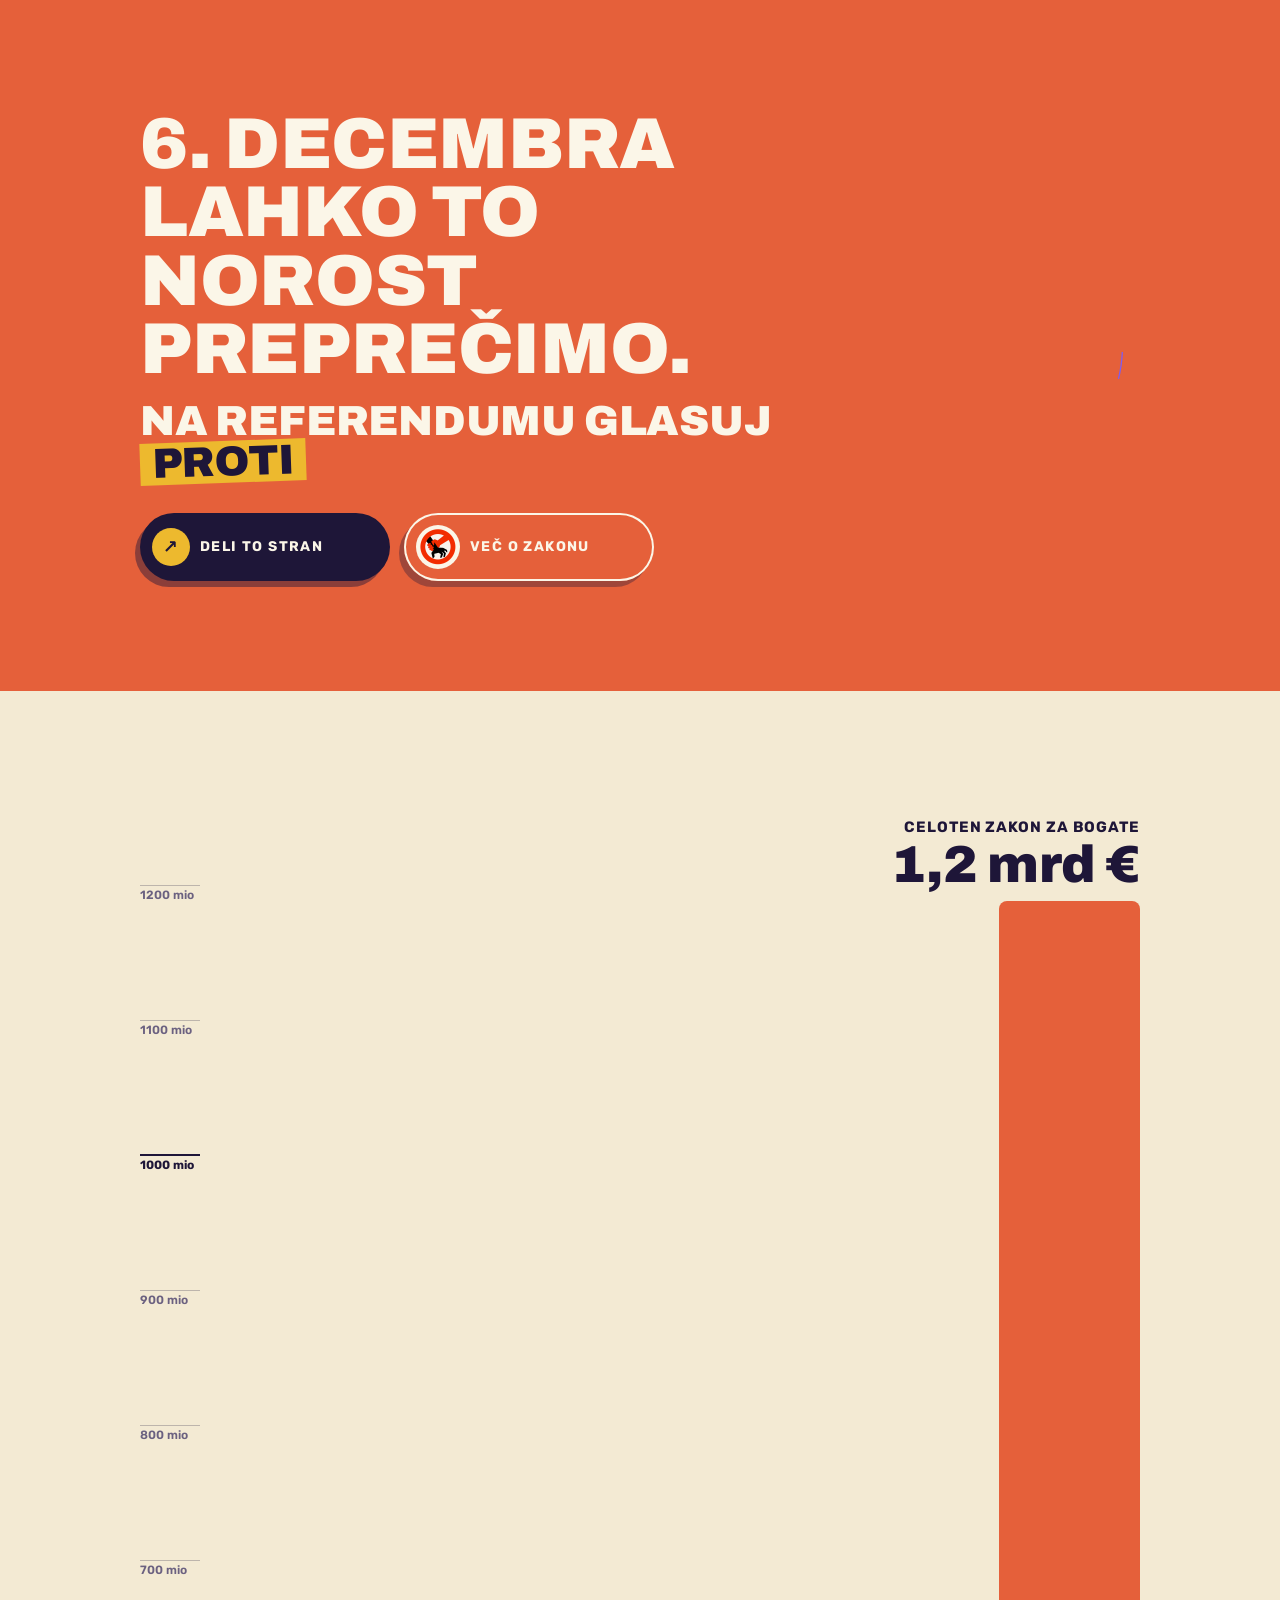
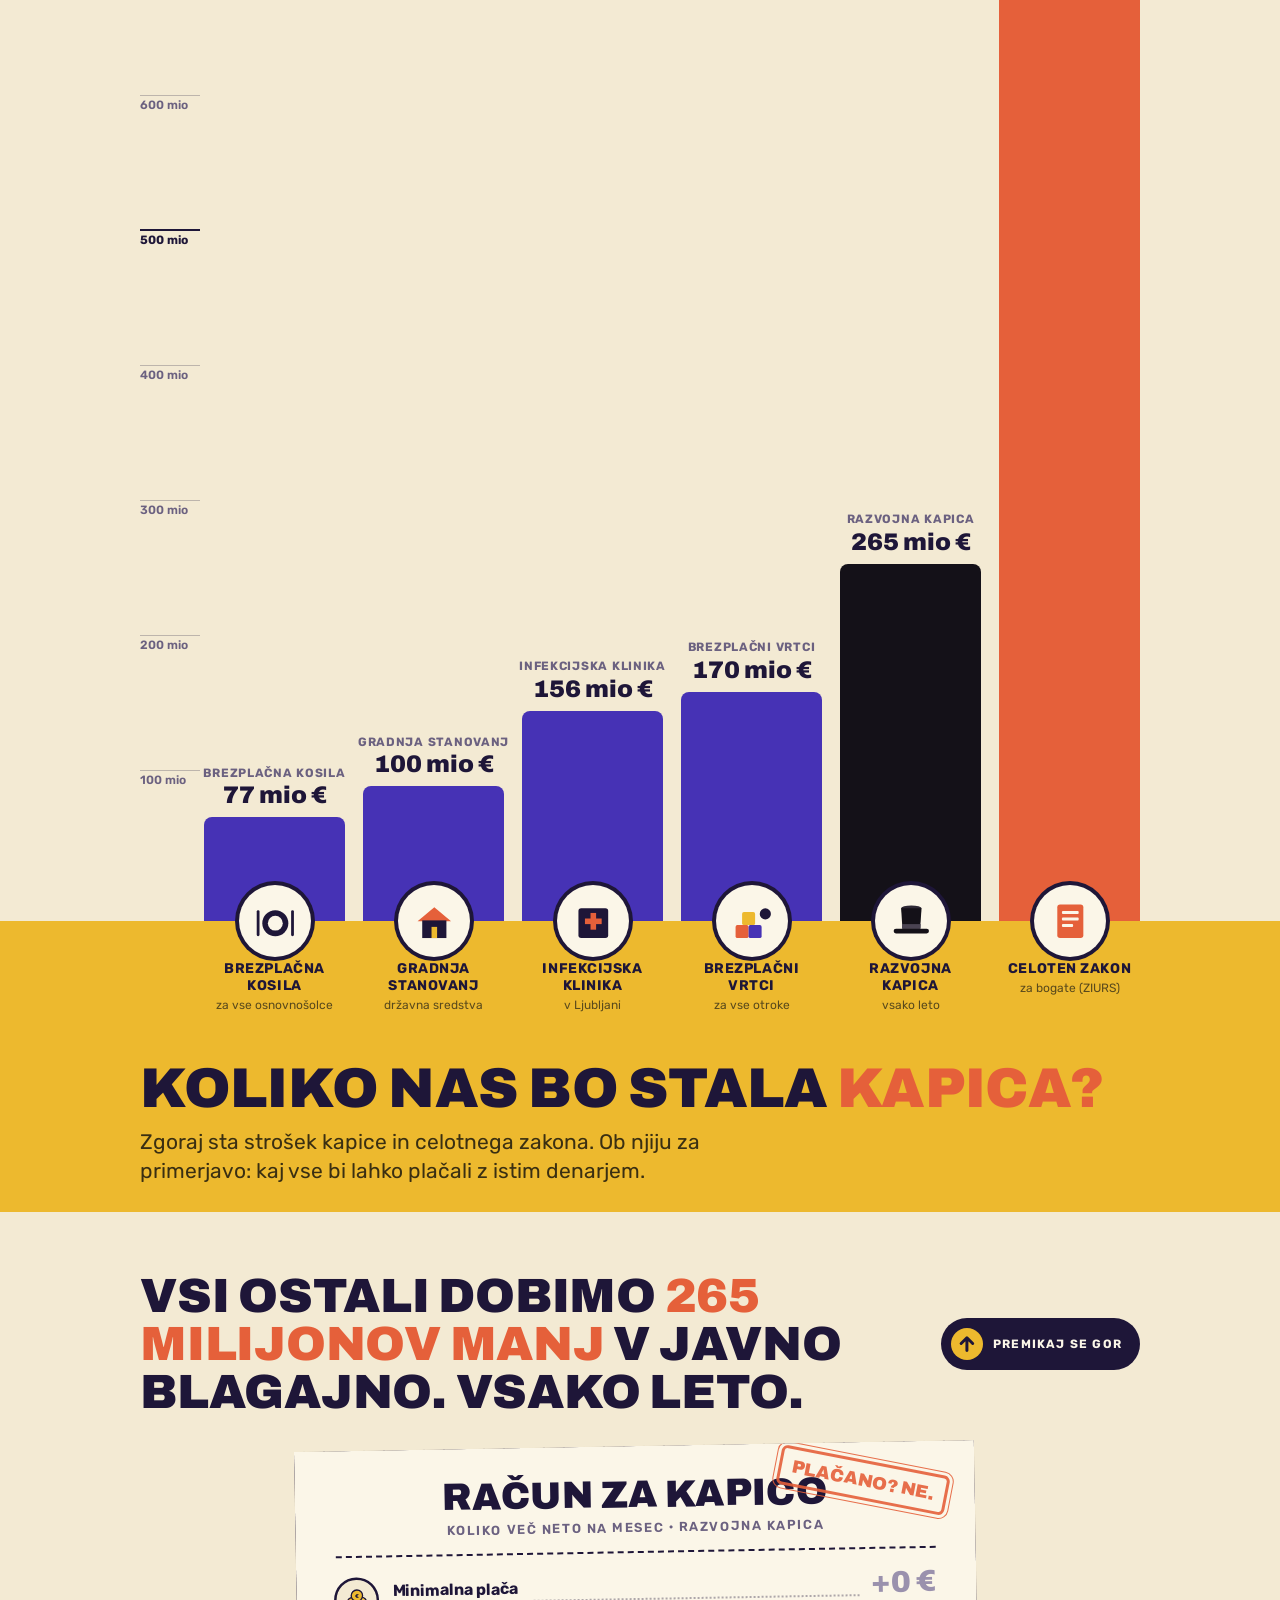
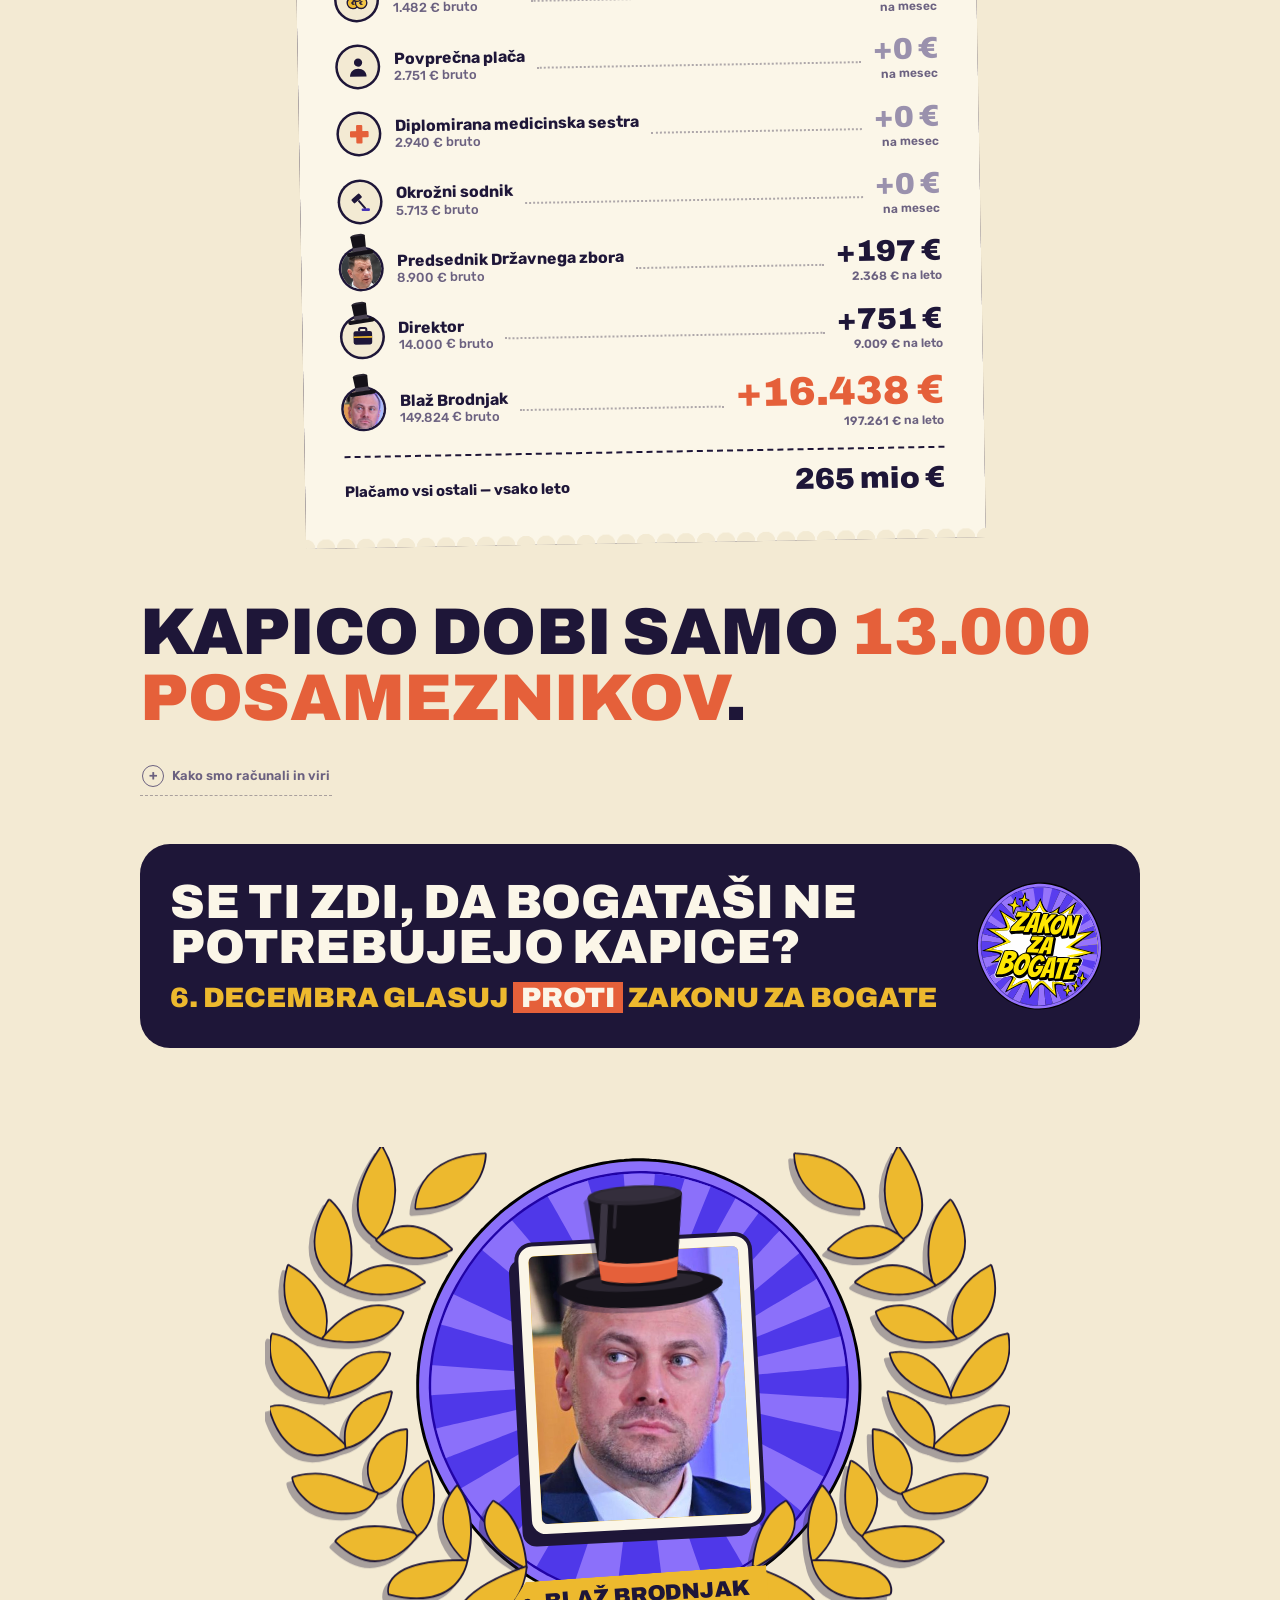
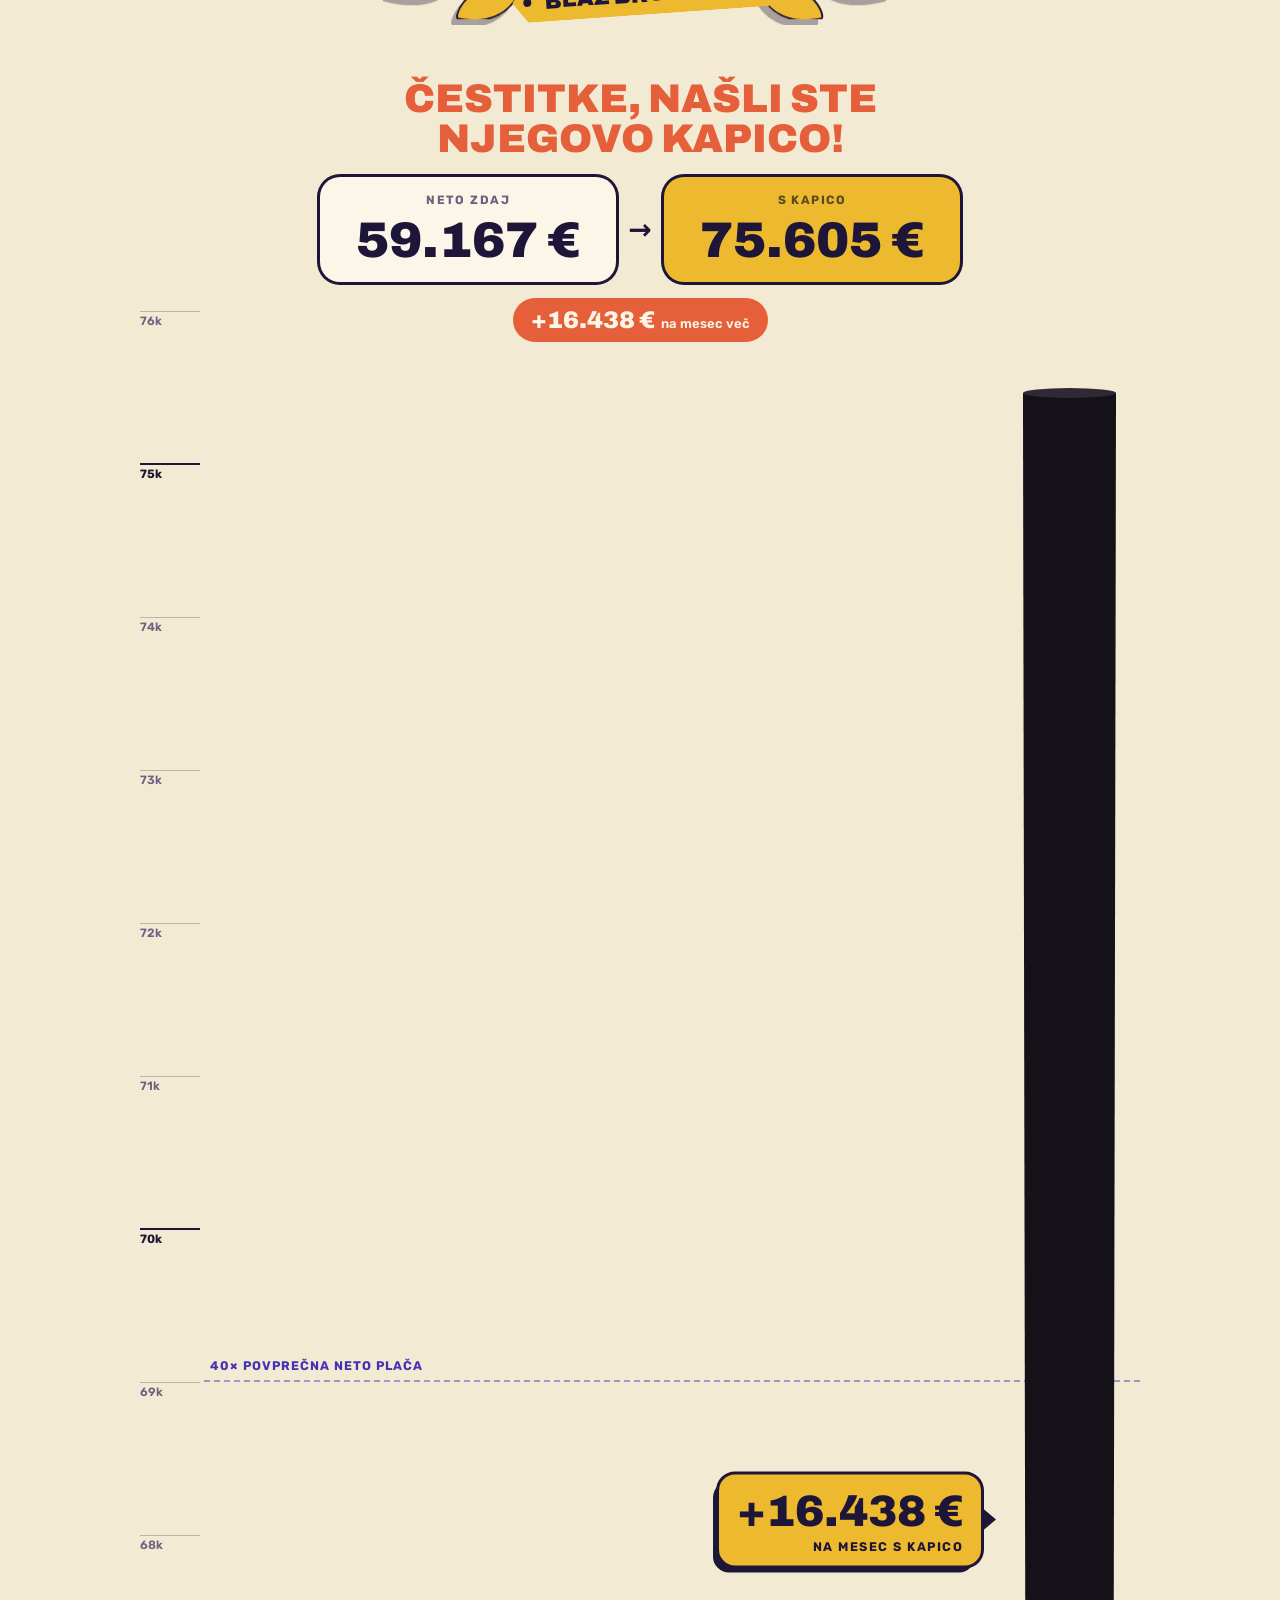
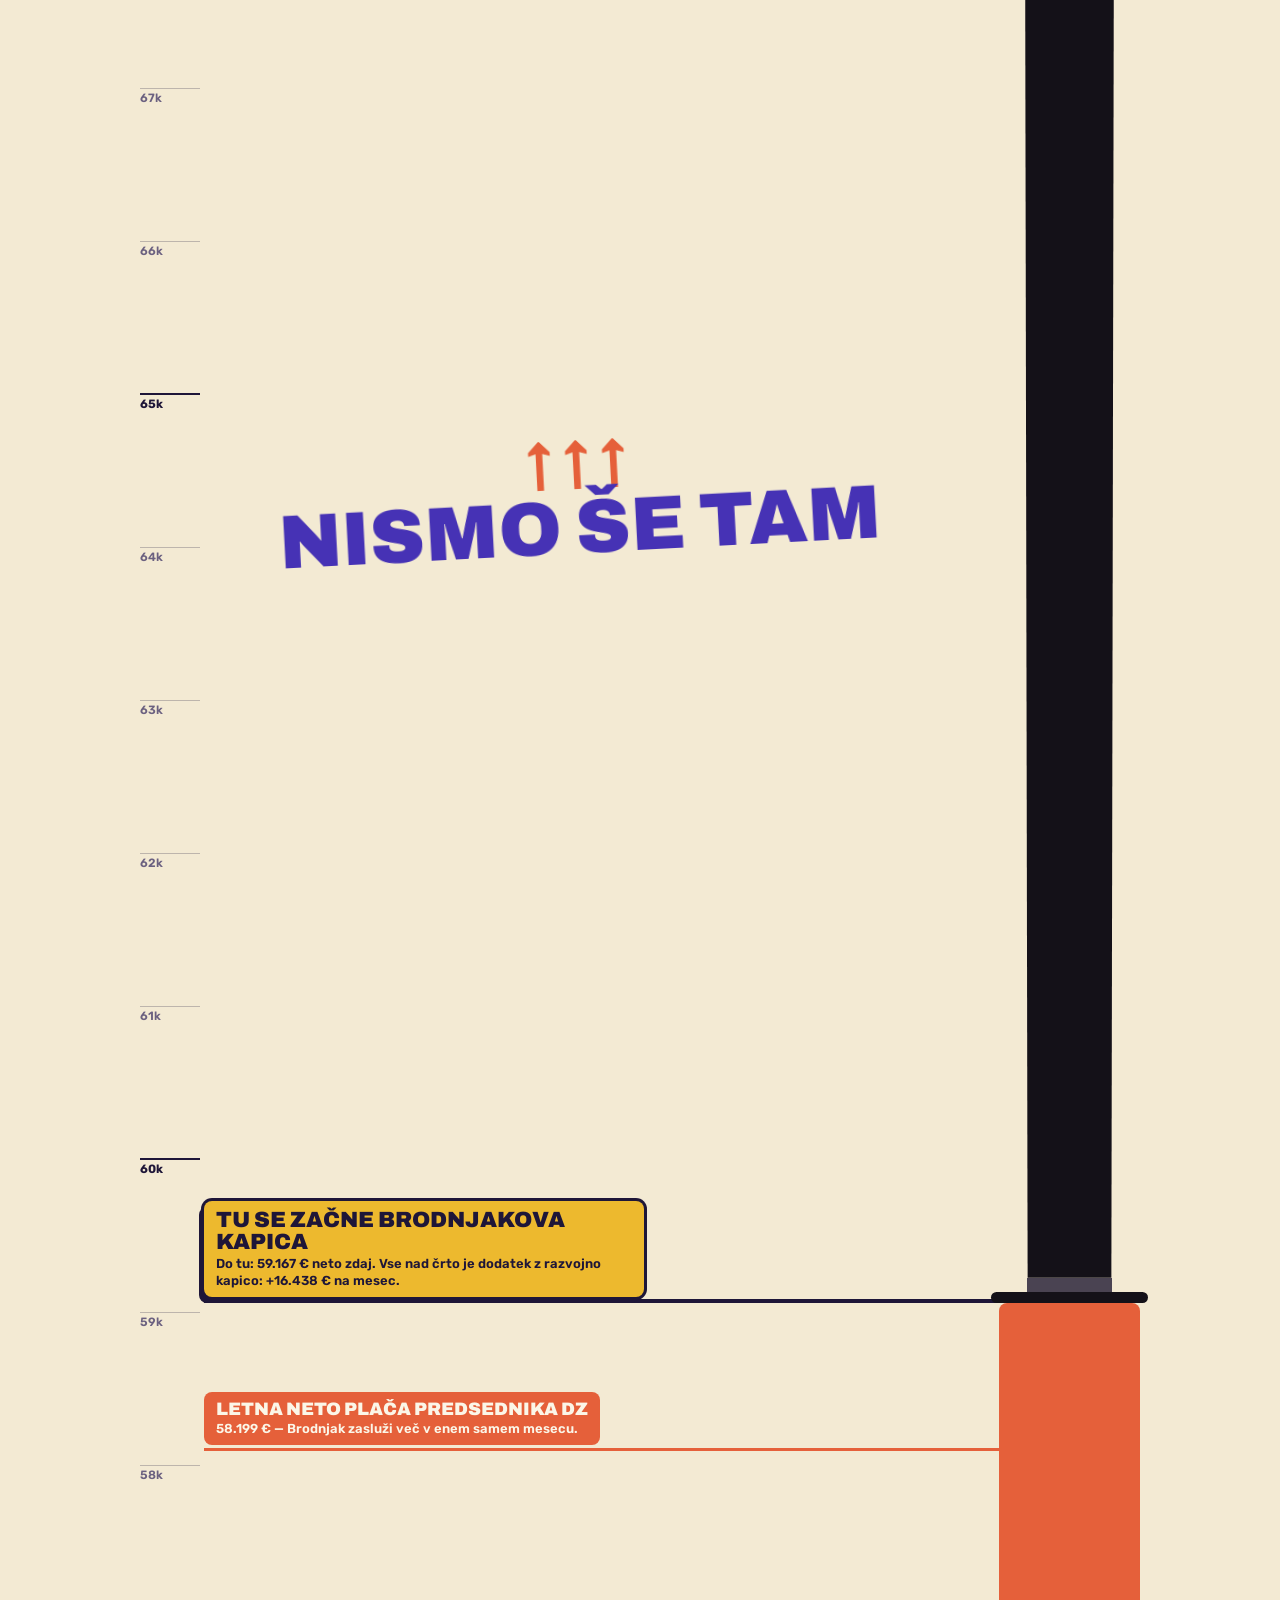
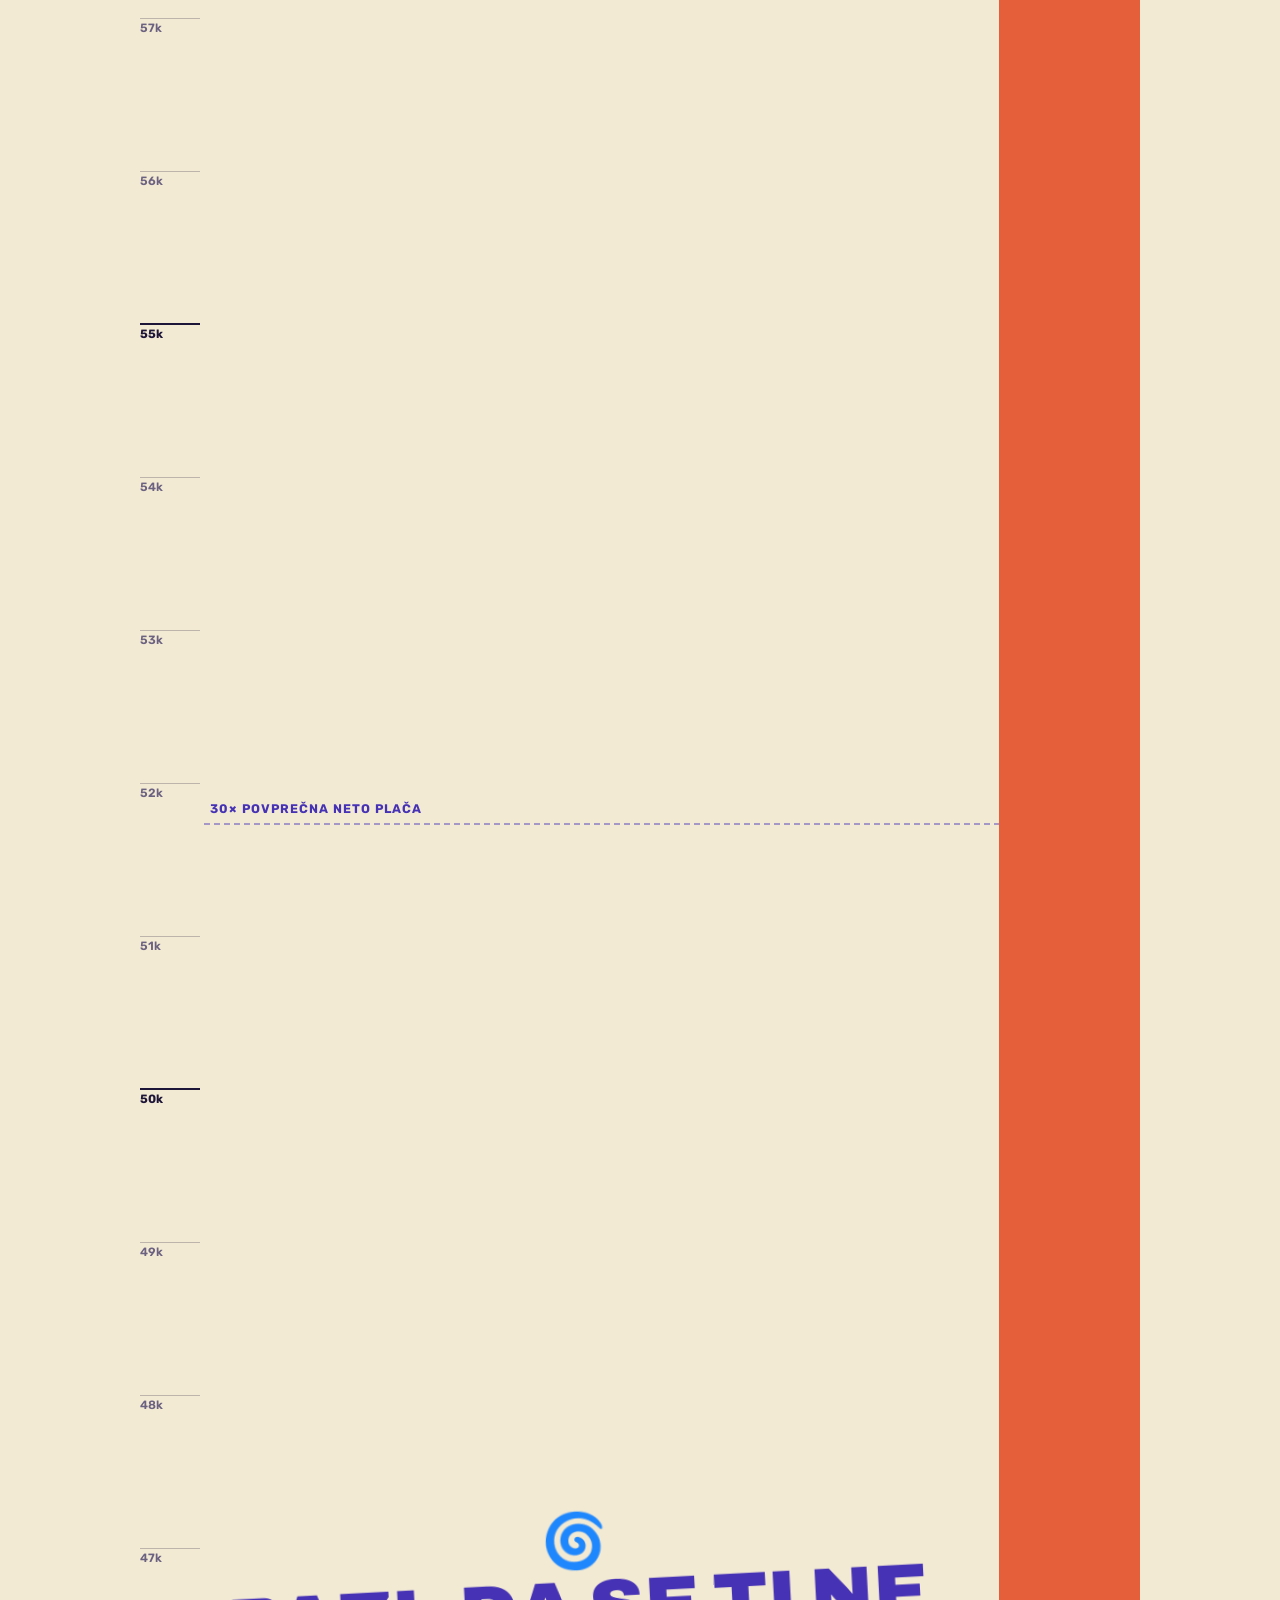
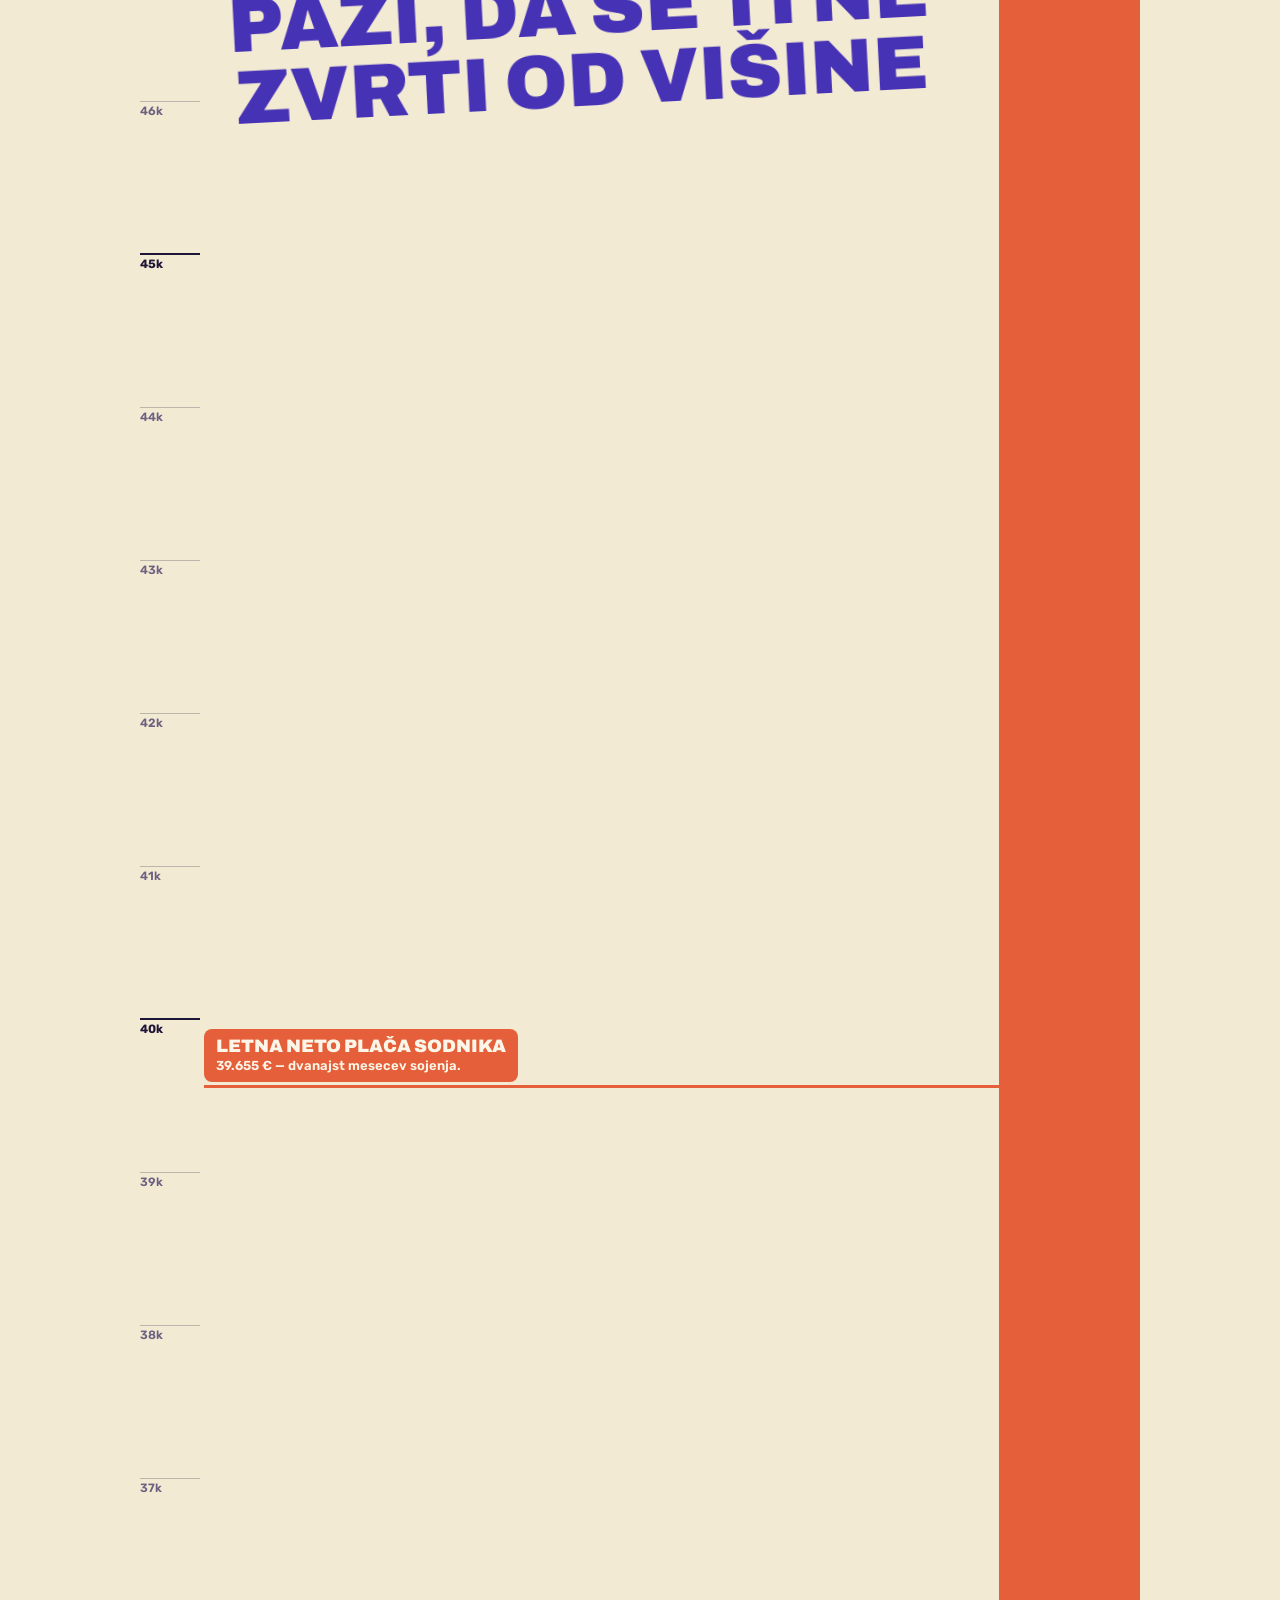
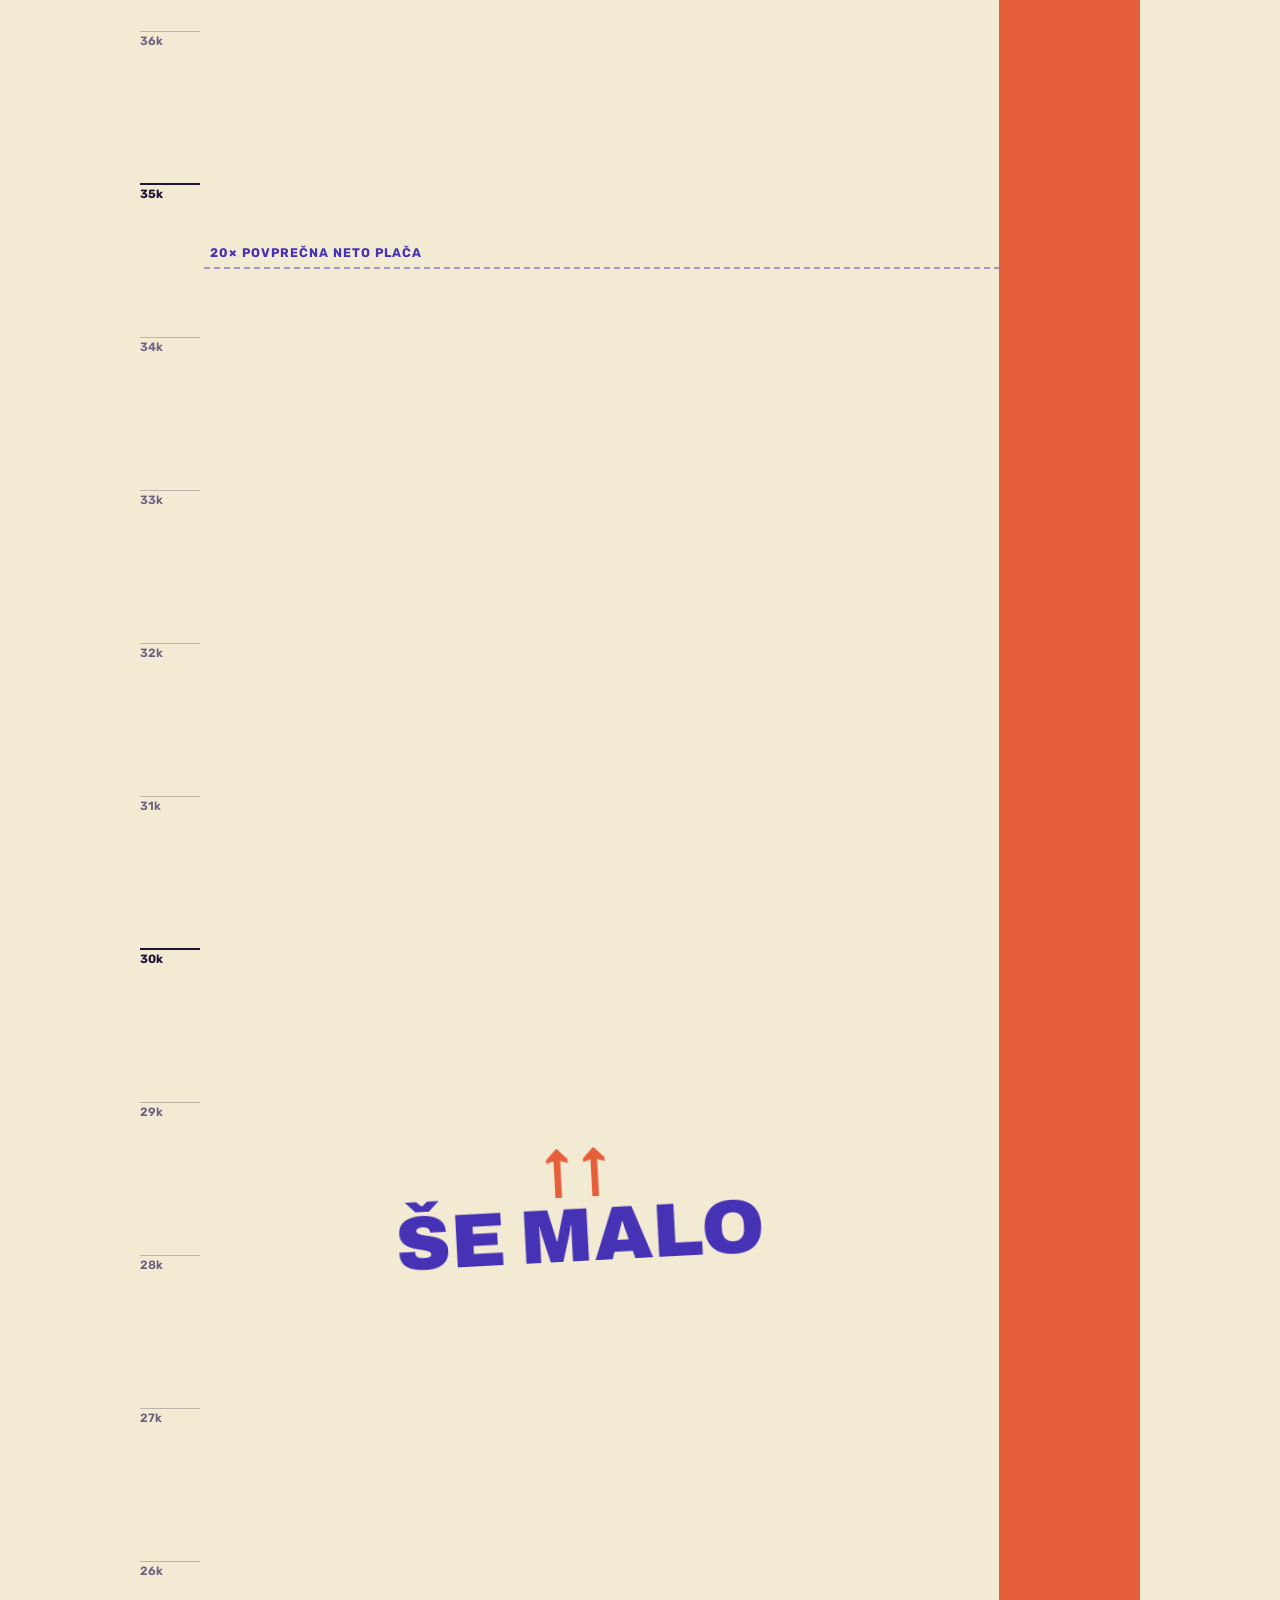
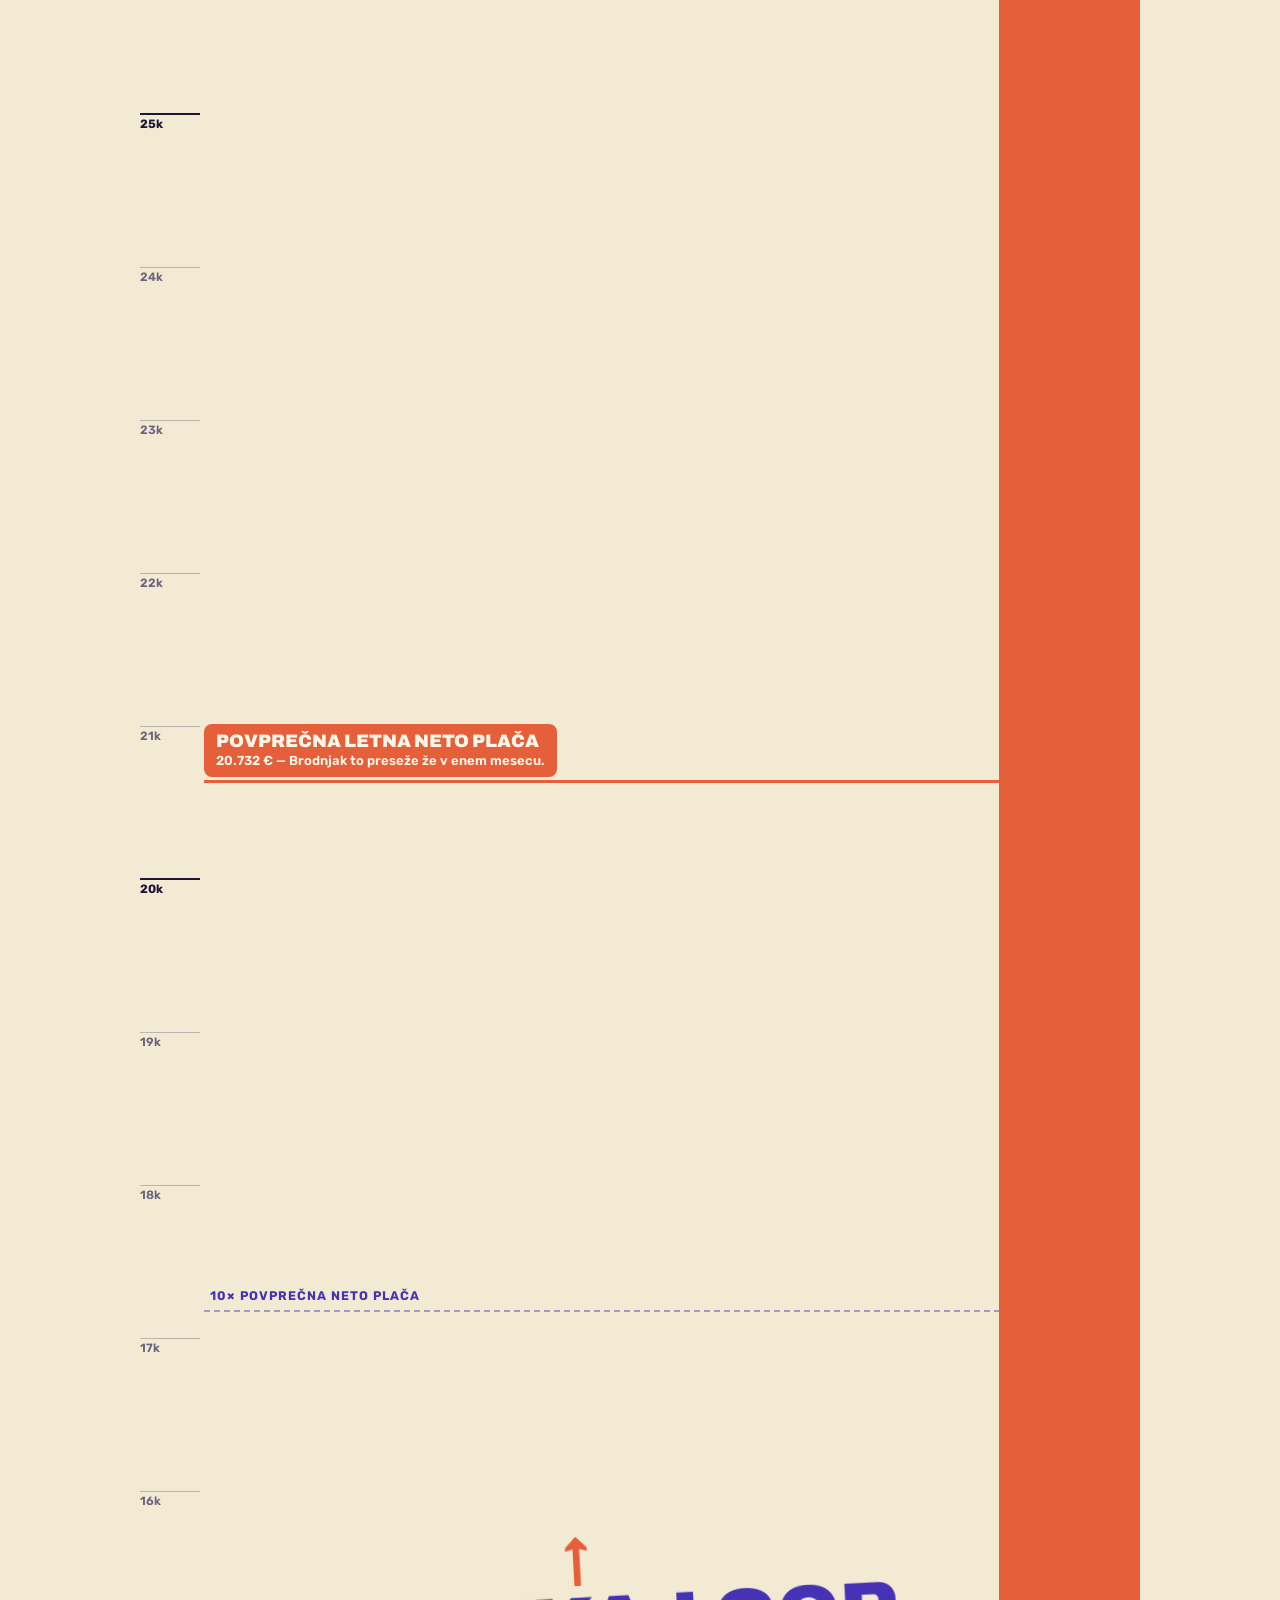
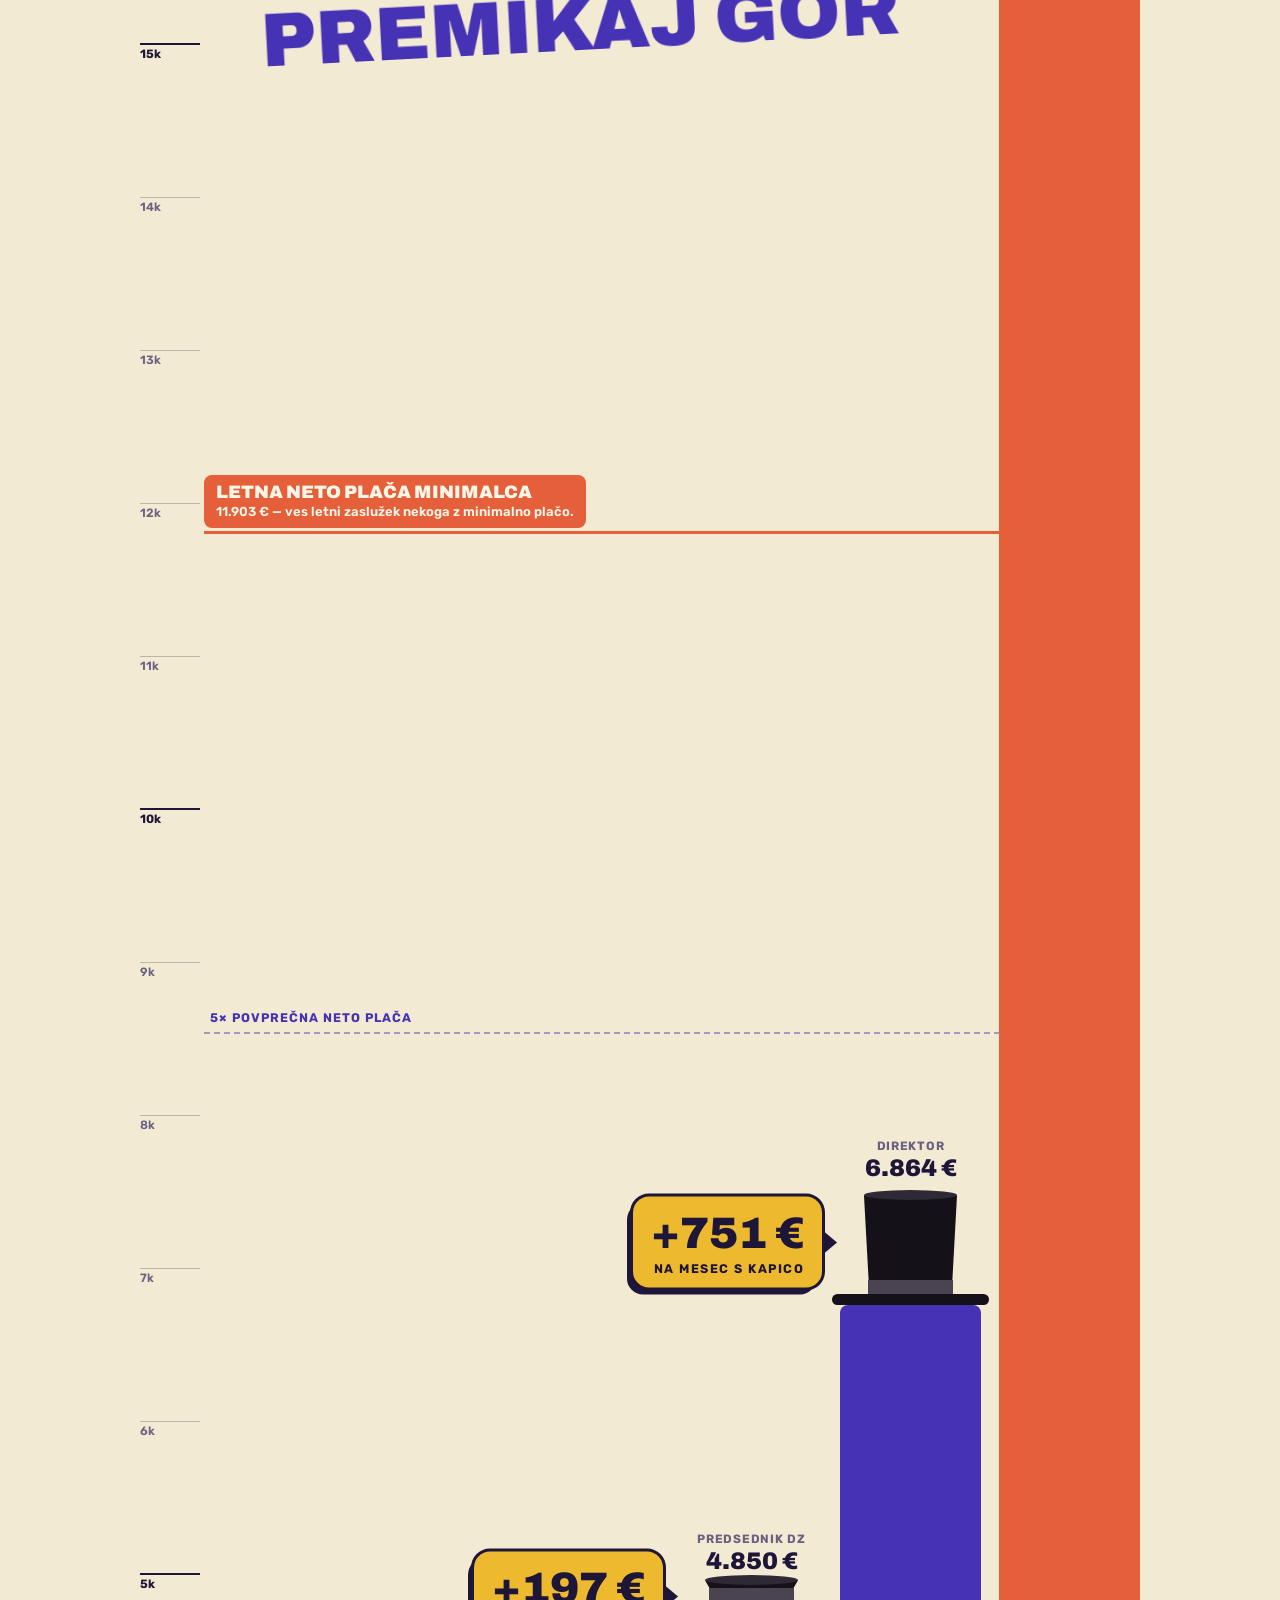
==== commit 313b9323: "Favicon: črka Z v krogu Co-Authored-By: Claude Opus 5.5 <noreply@anthropic.com>" ====
--- a/index.html
+++ b/index.html
@@ -16,7 +16,9 @@
   document.head.appendChild(ps);
 }
 </script>
-<link rel="icon" href="assets/logo.svg">
+<link rel="icon" href="assets/favicon.svg" type="image/svg+xml">
+<link rel="icon" href="assets/favicon-32.png" sizes="32x32" type="image/png">
+<link rel="apple-touch-icon" href="assets/apple-touch-icon.png">
 <meta property="og:type" content="website">
 <meta property="og:site_name" content="Zakon za bogate">
 <meta property="og:title" content="Poišči Brodnjakovo kapico">
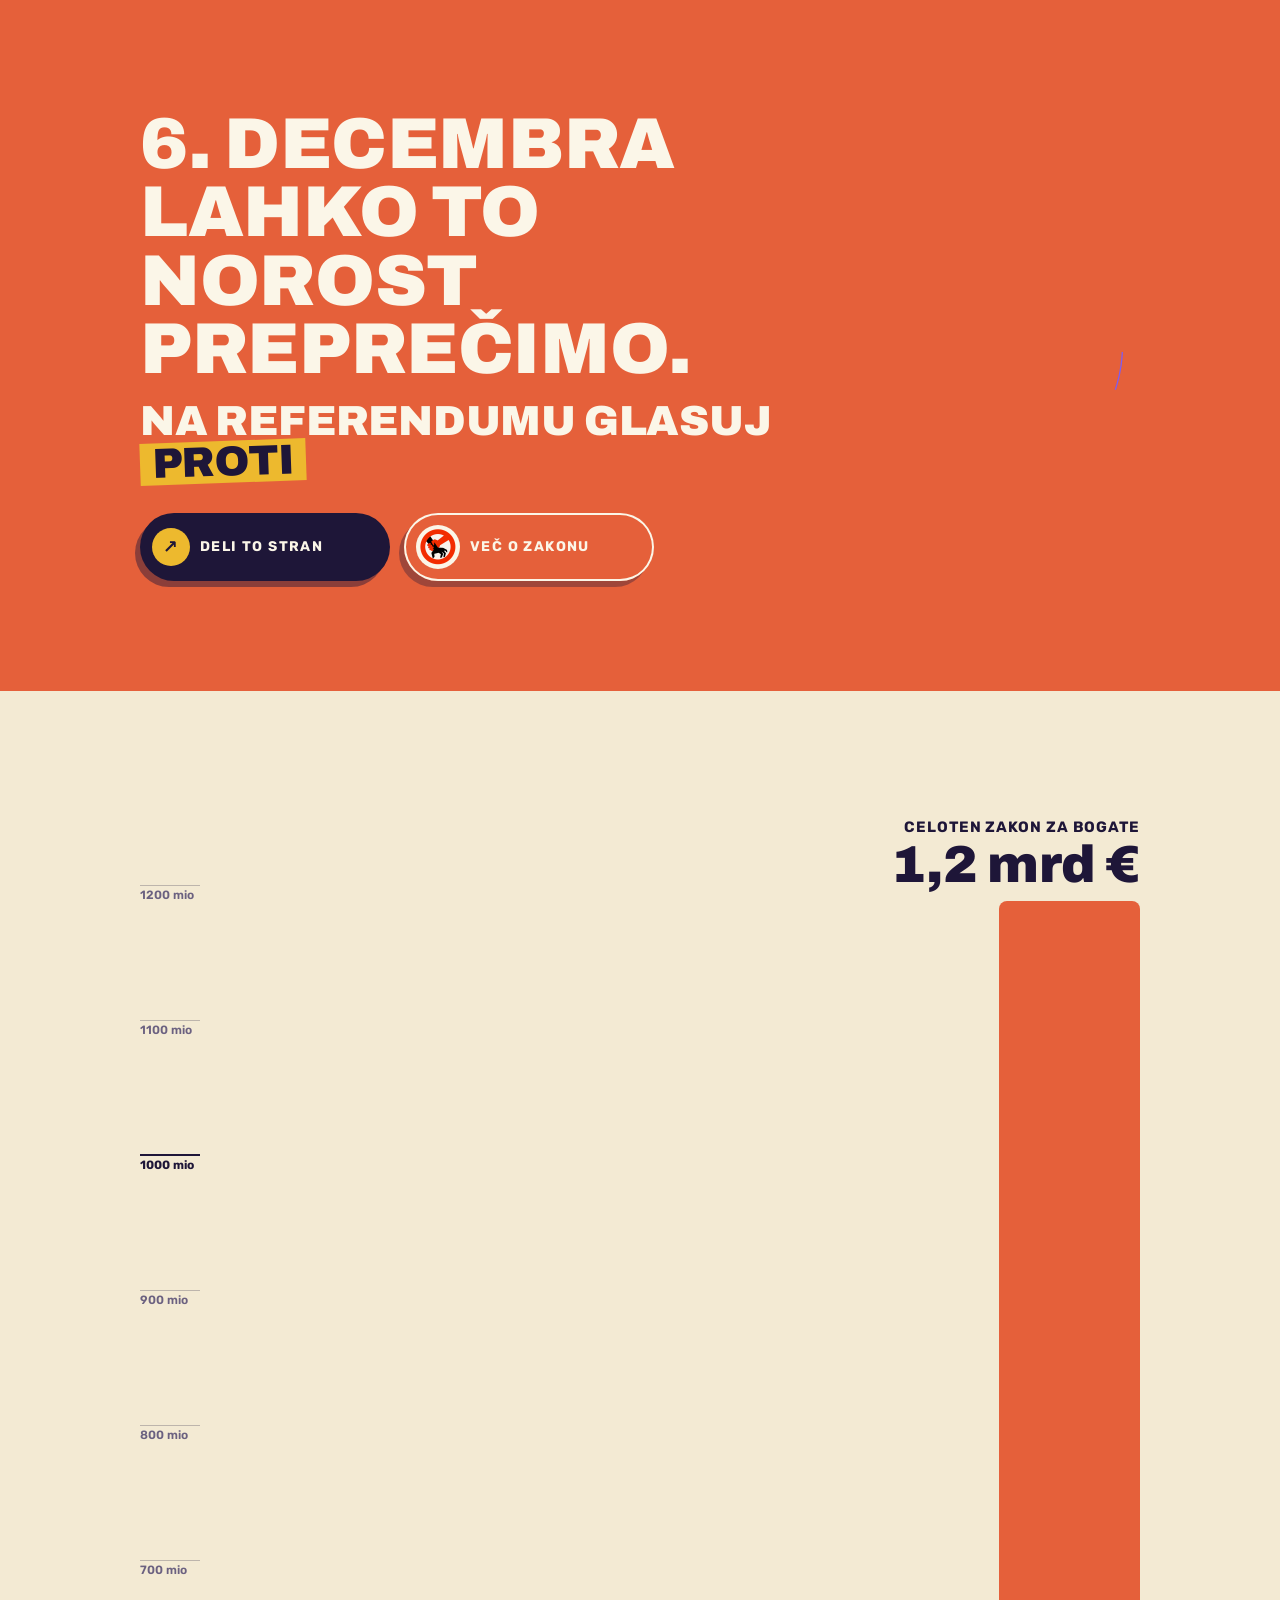
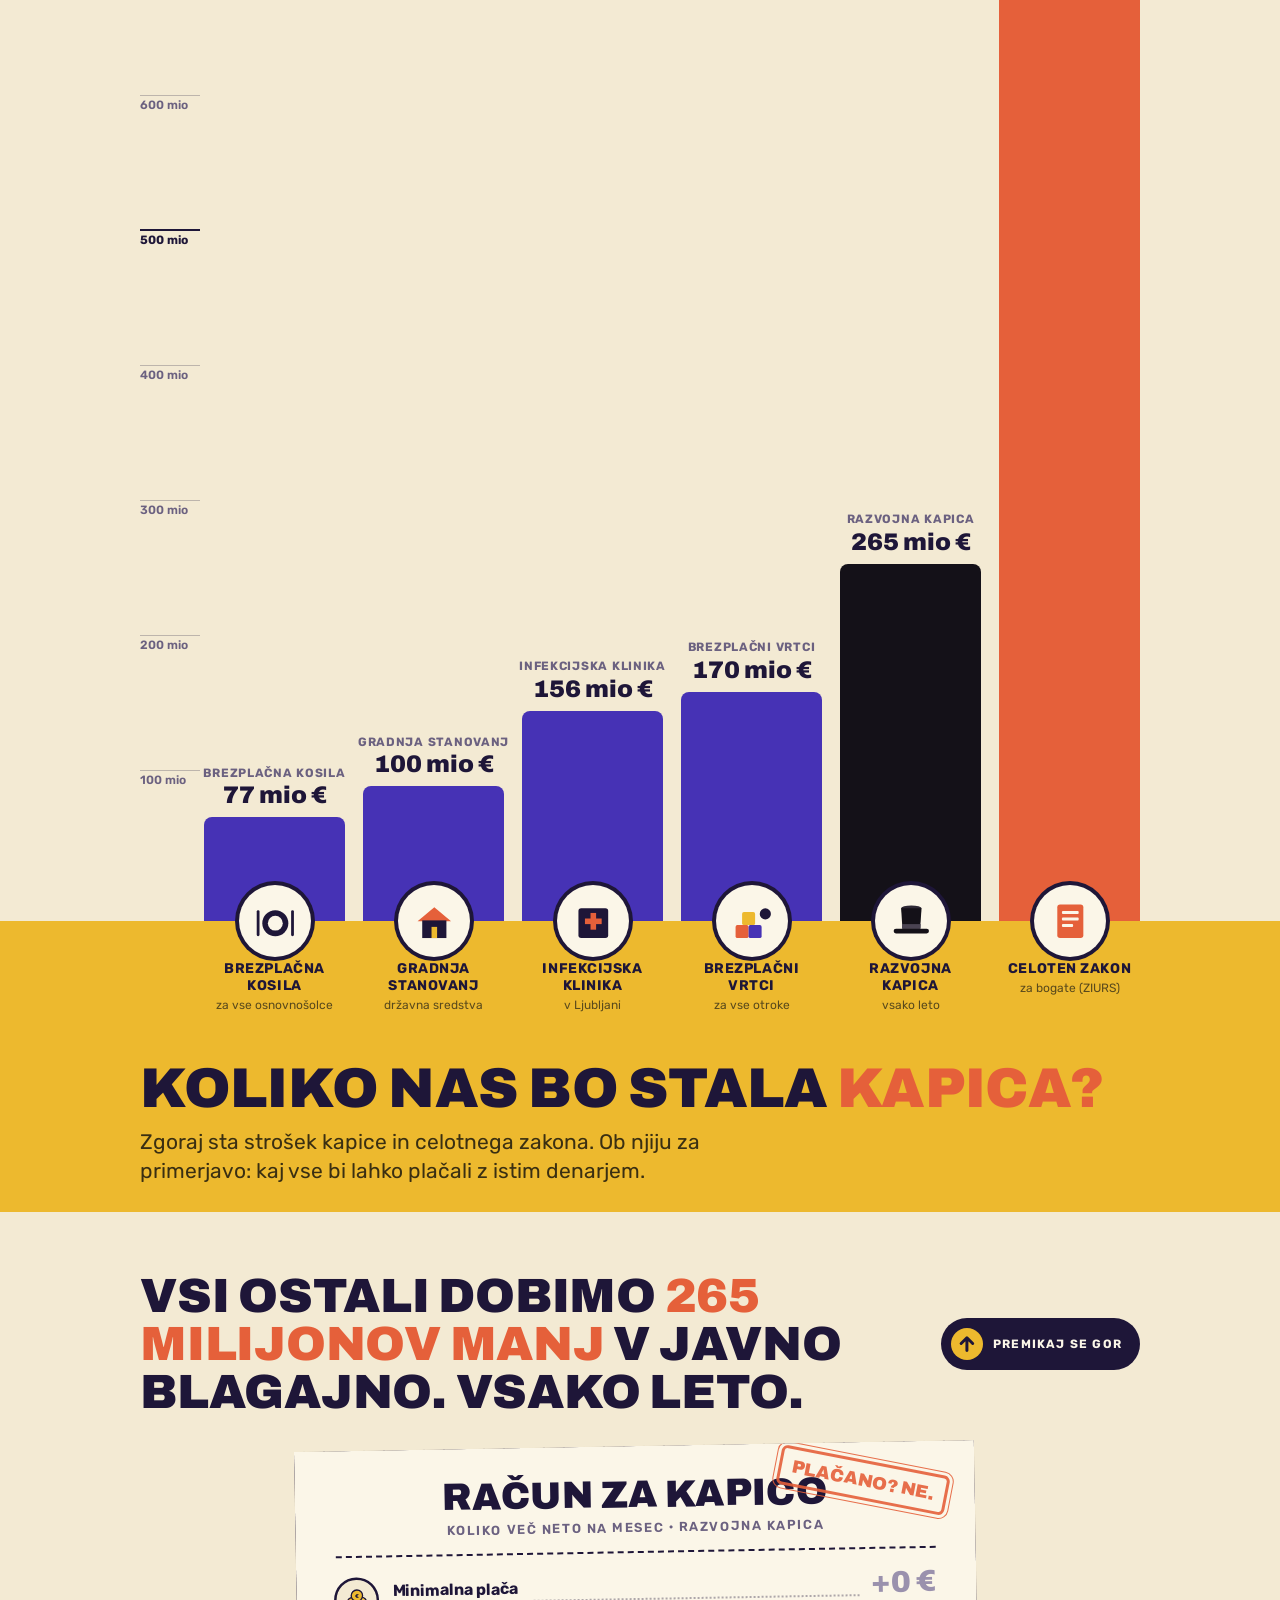
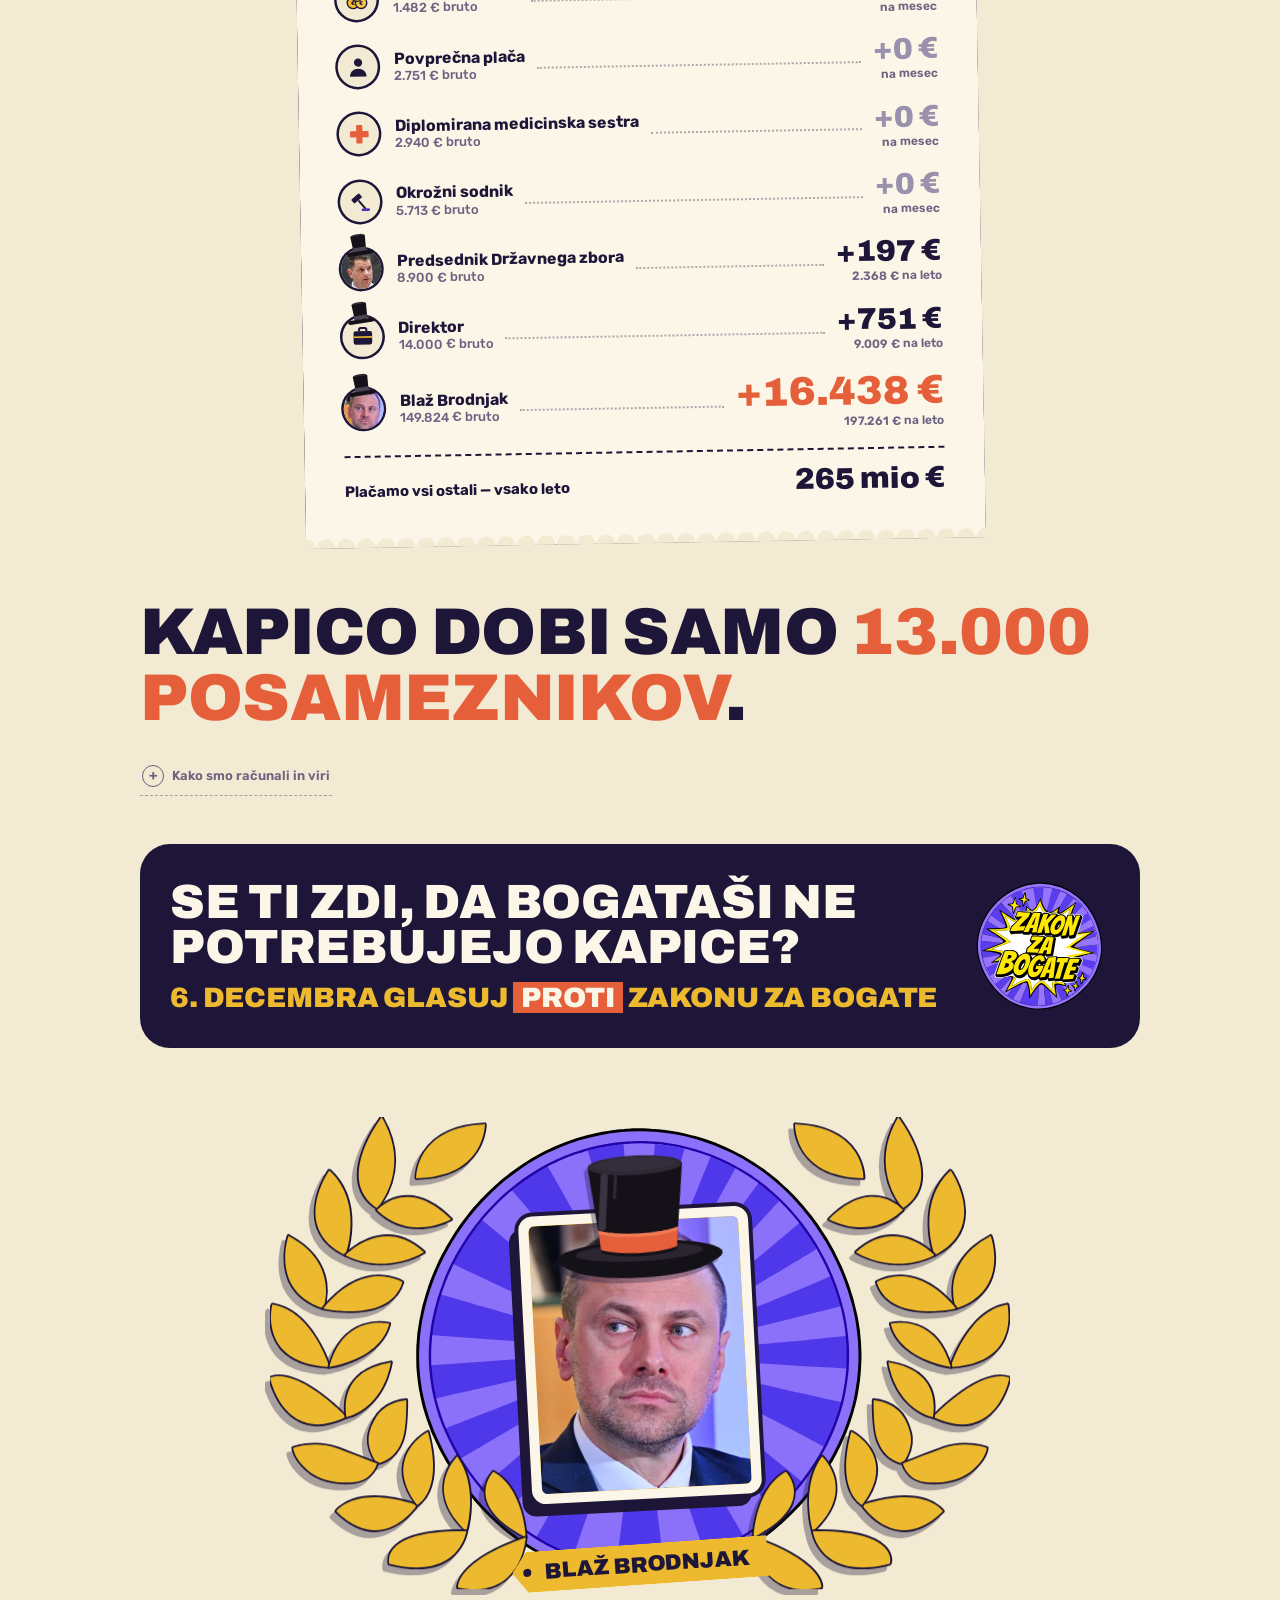
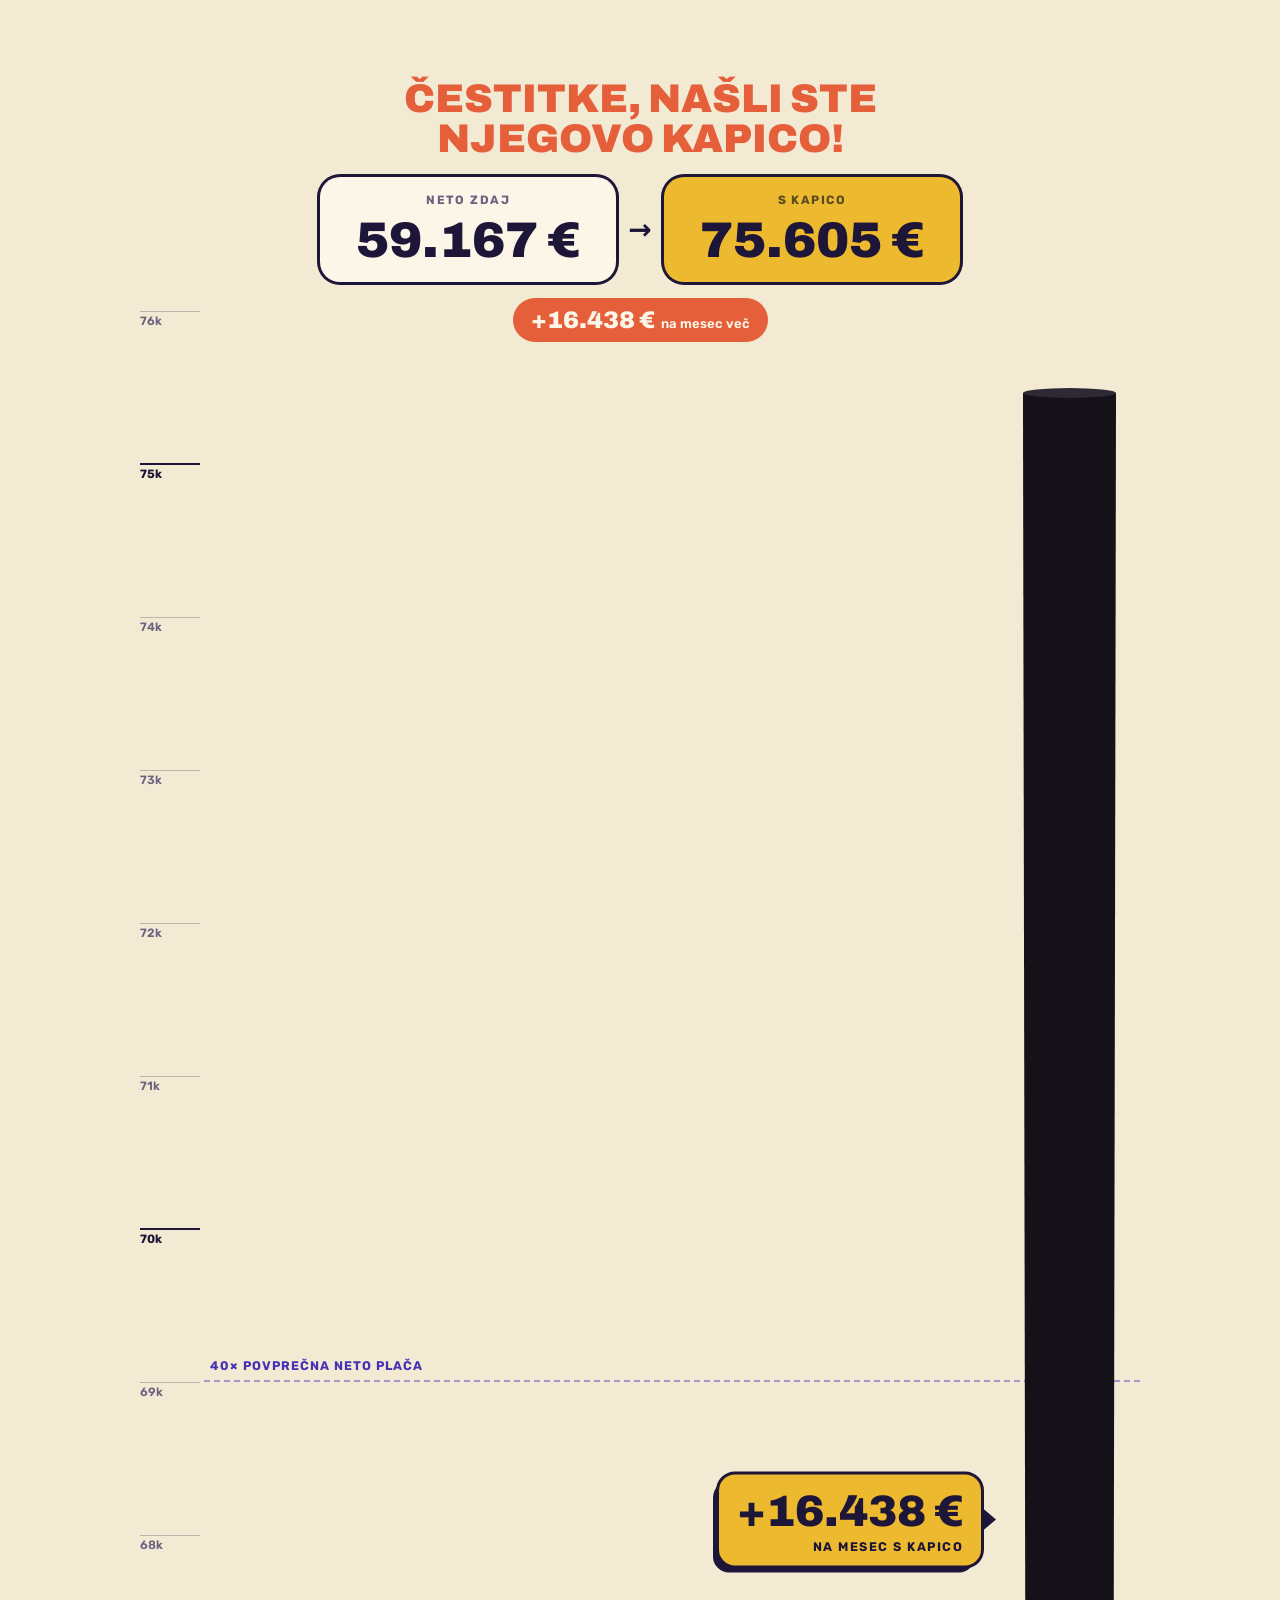
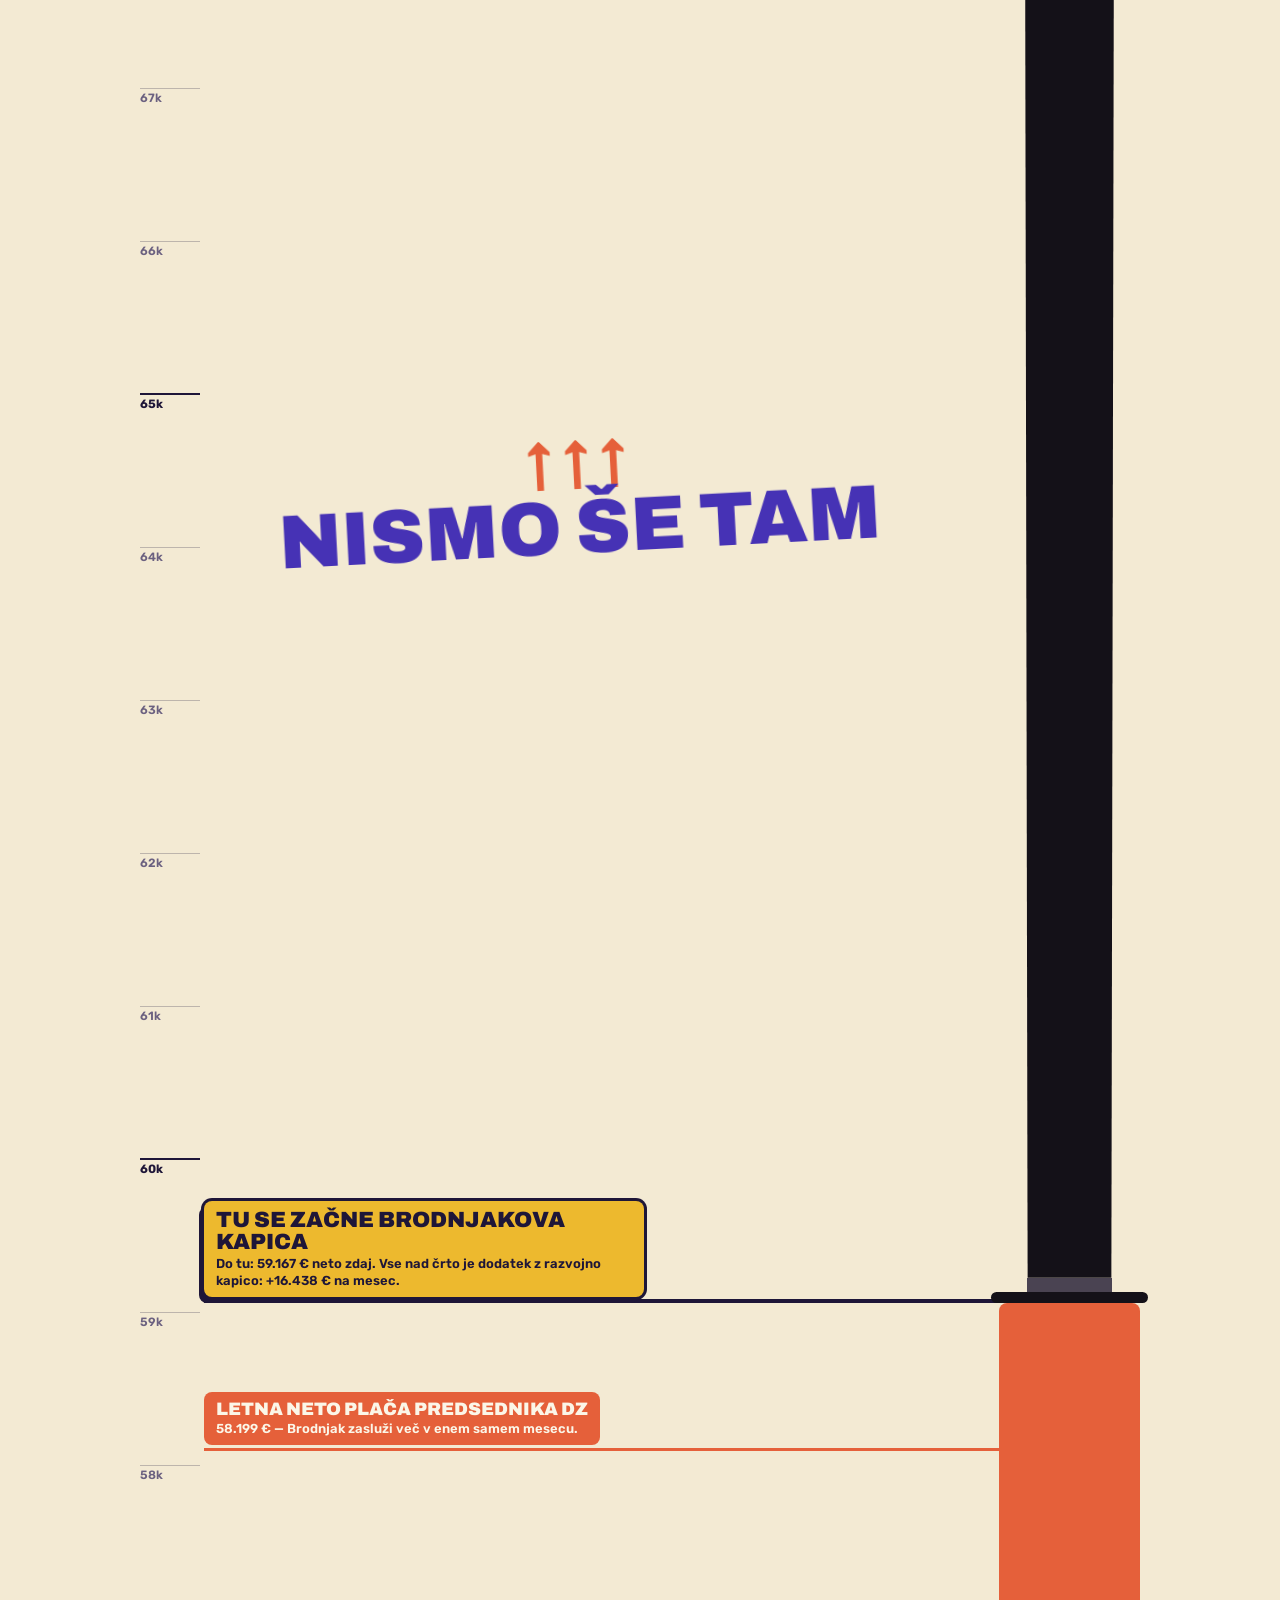
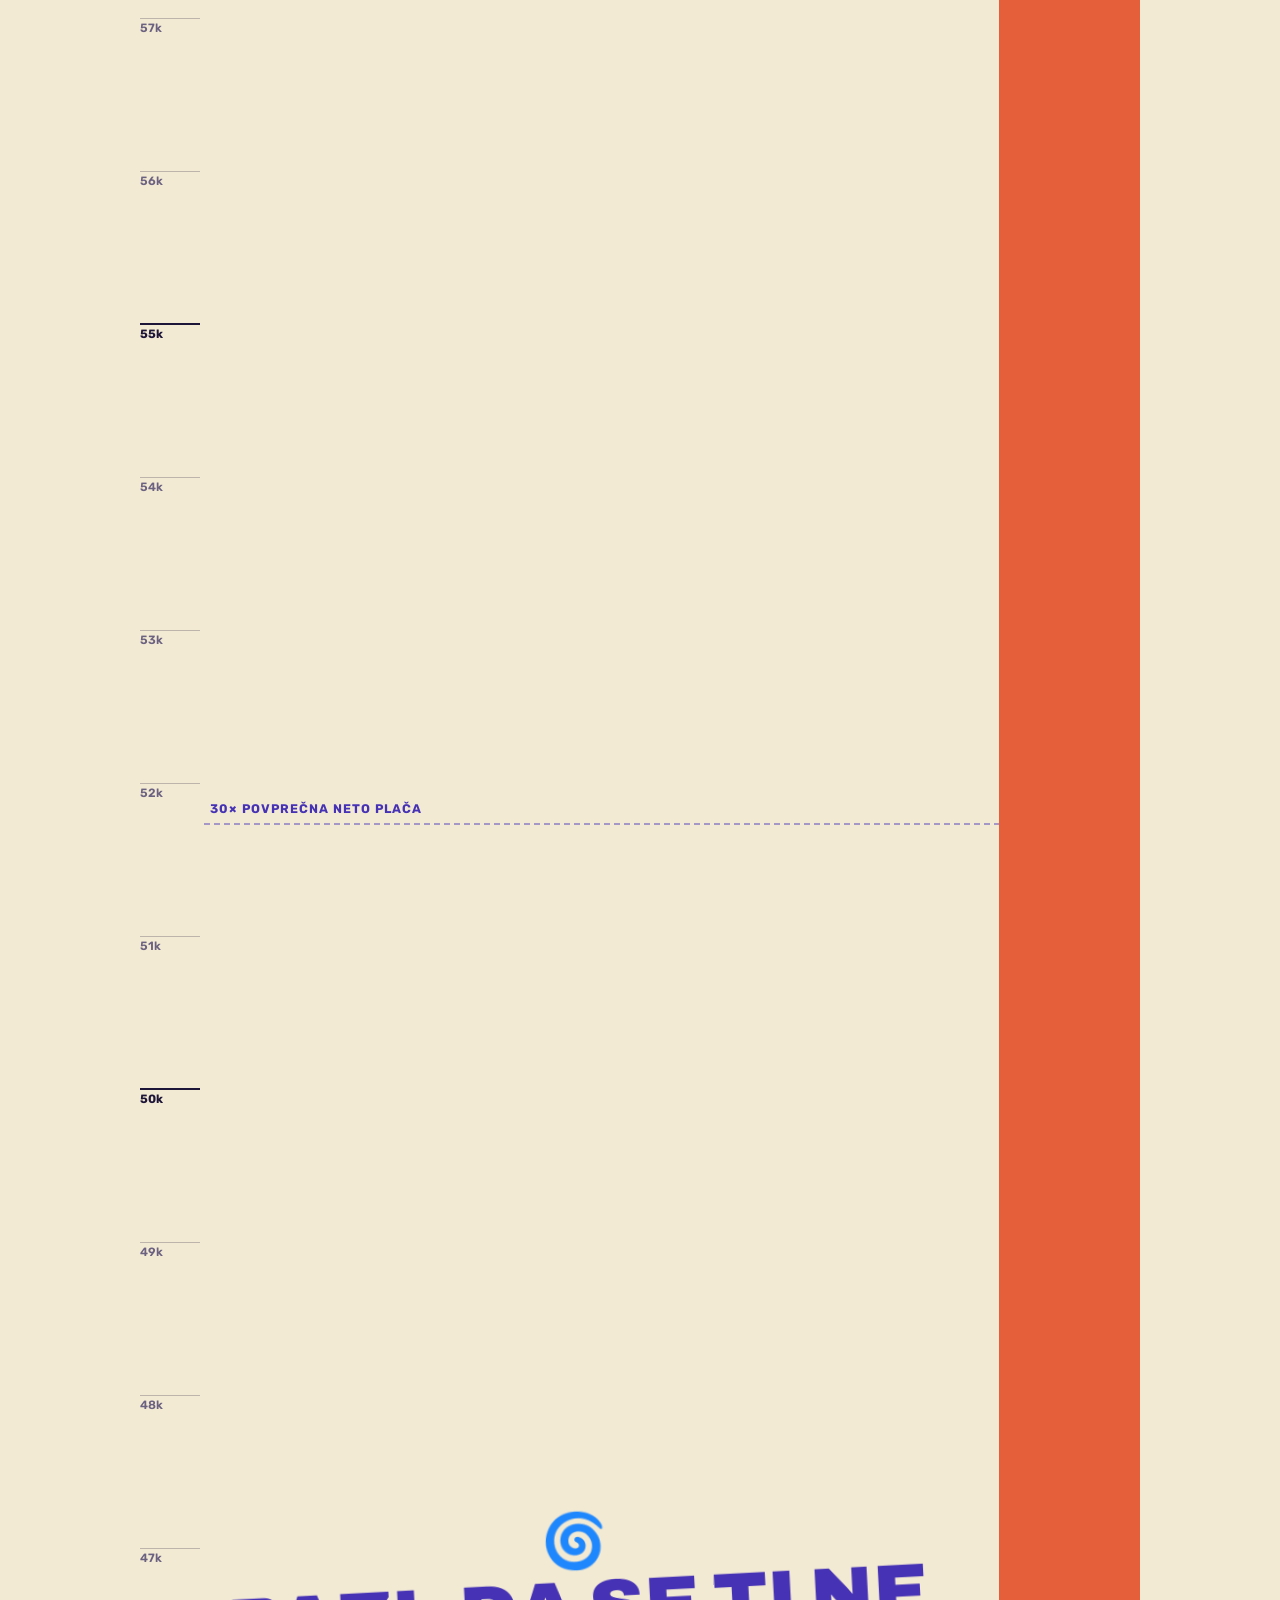
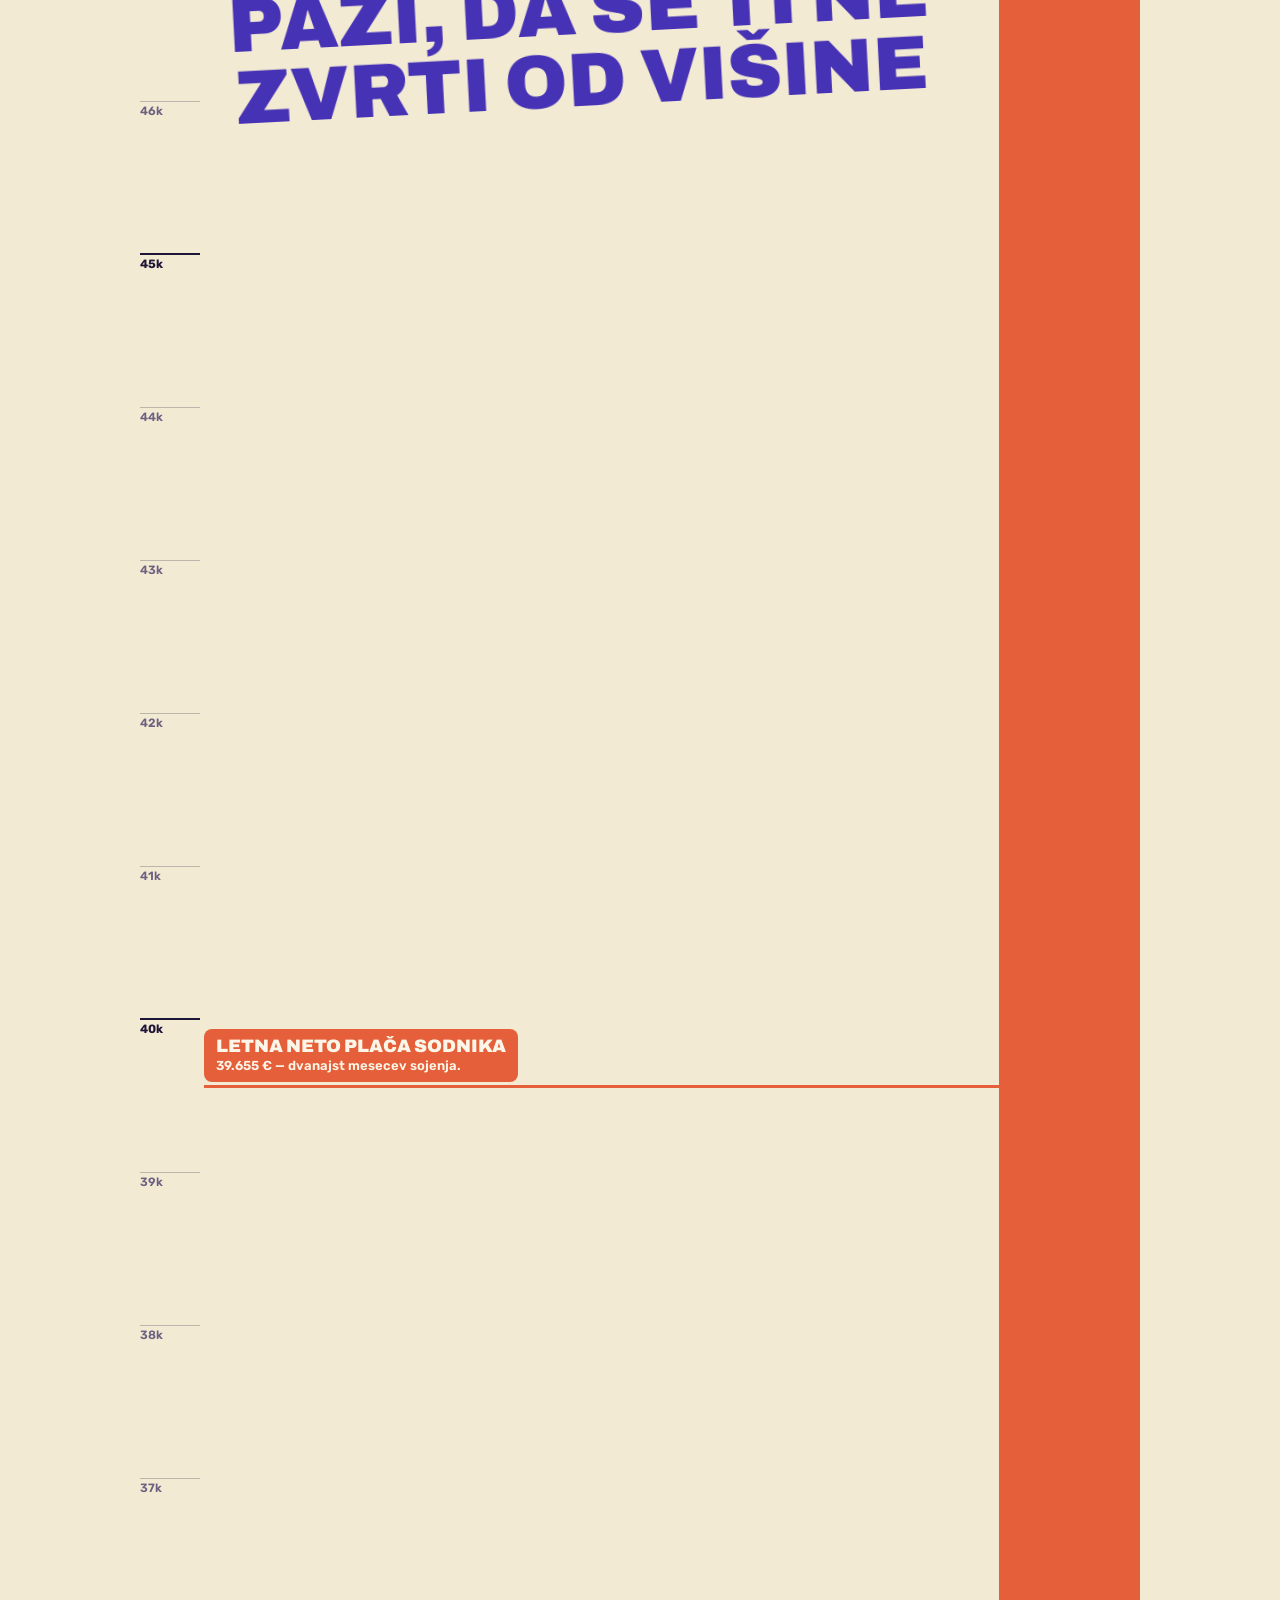
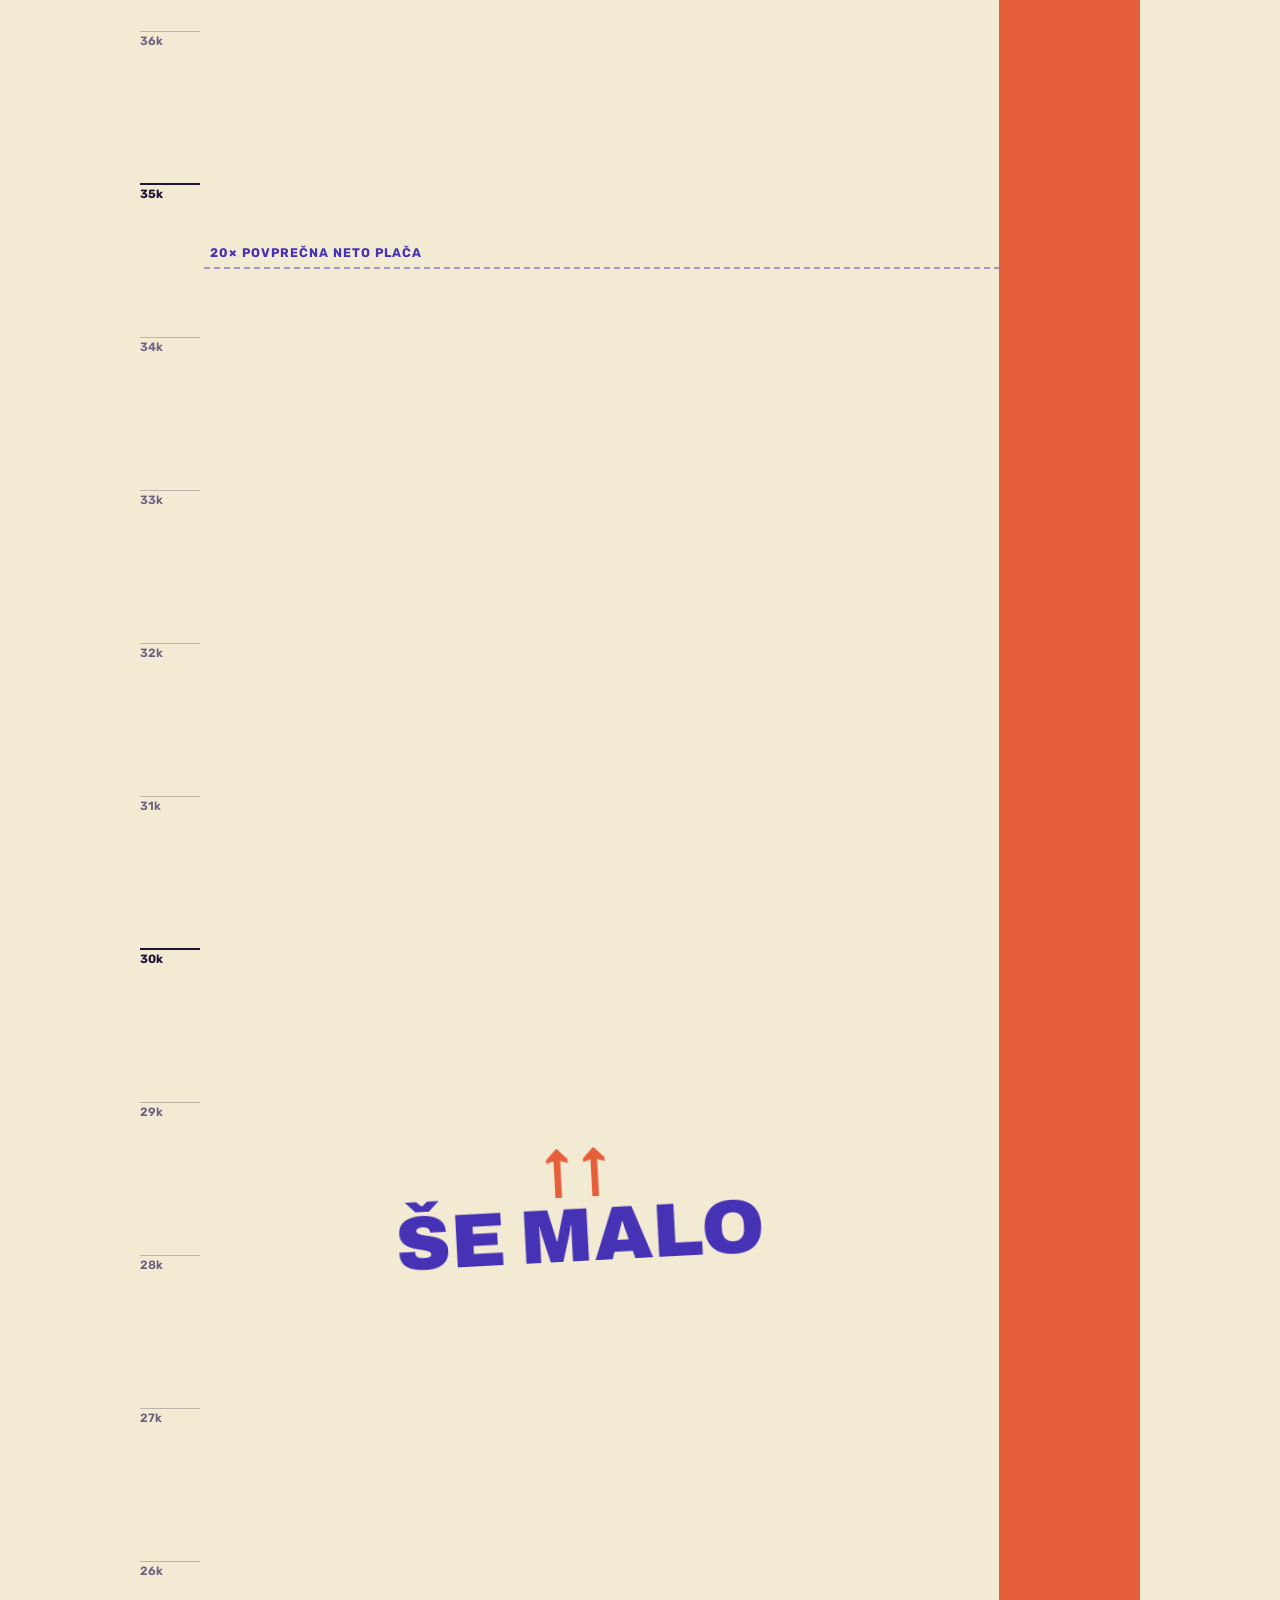
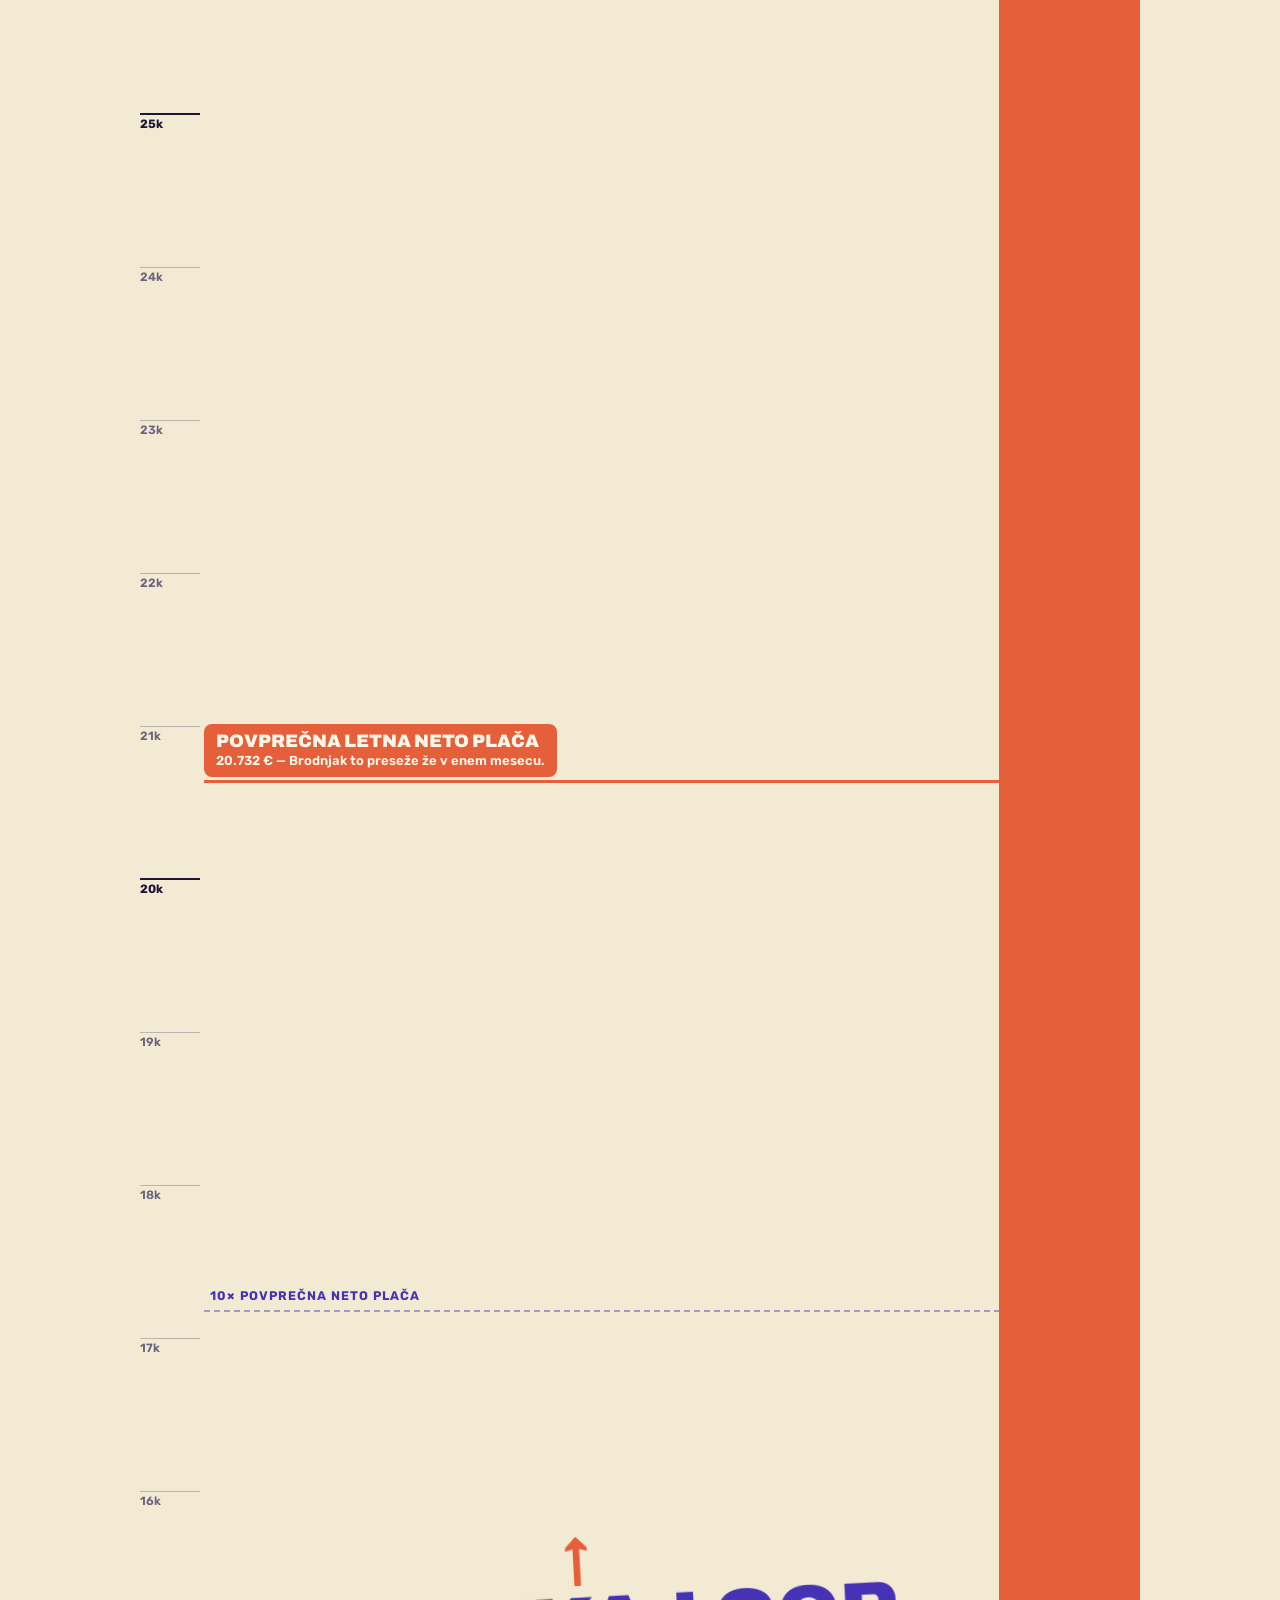
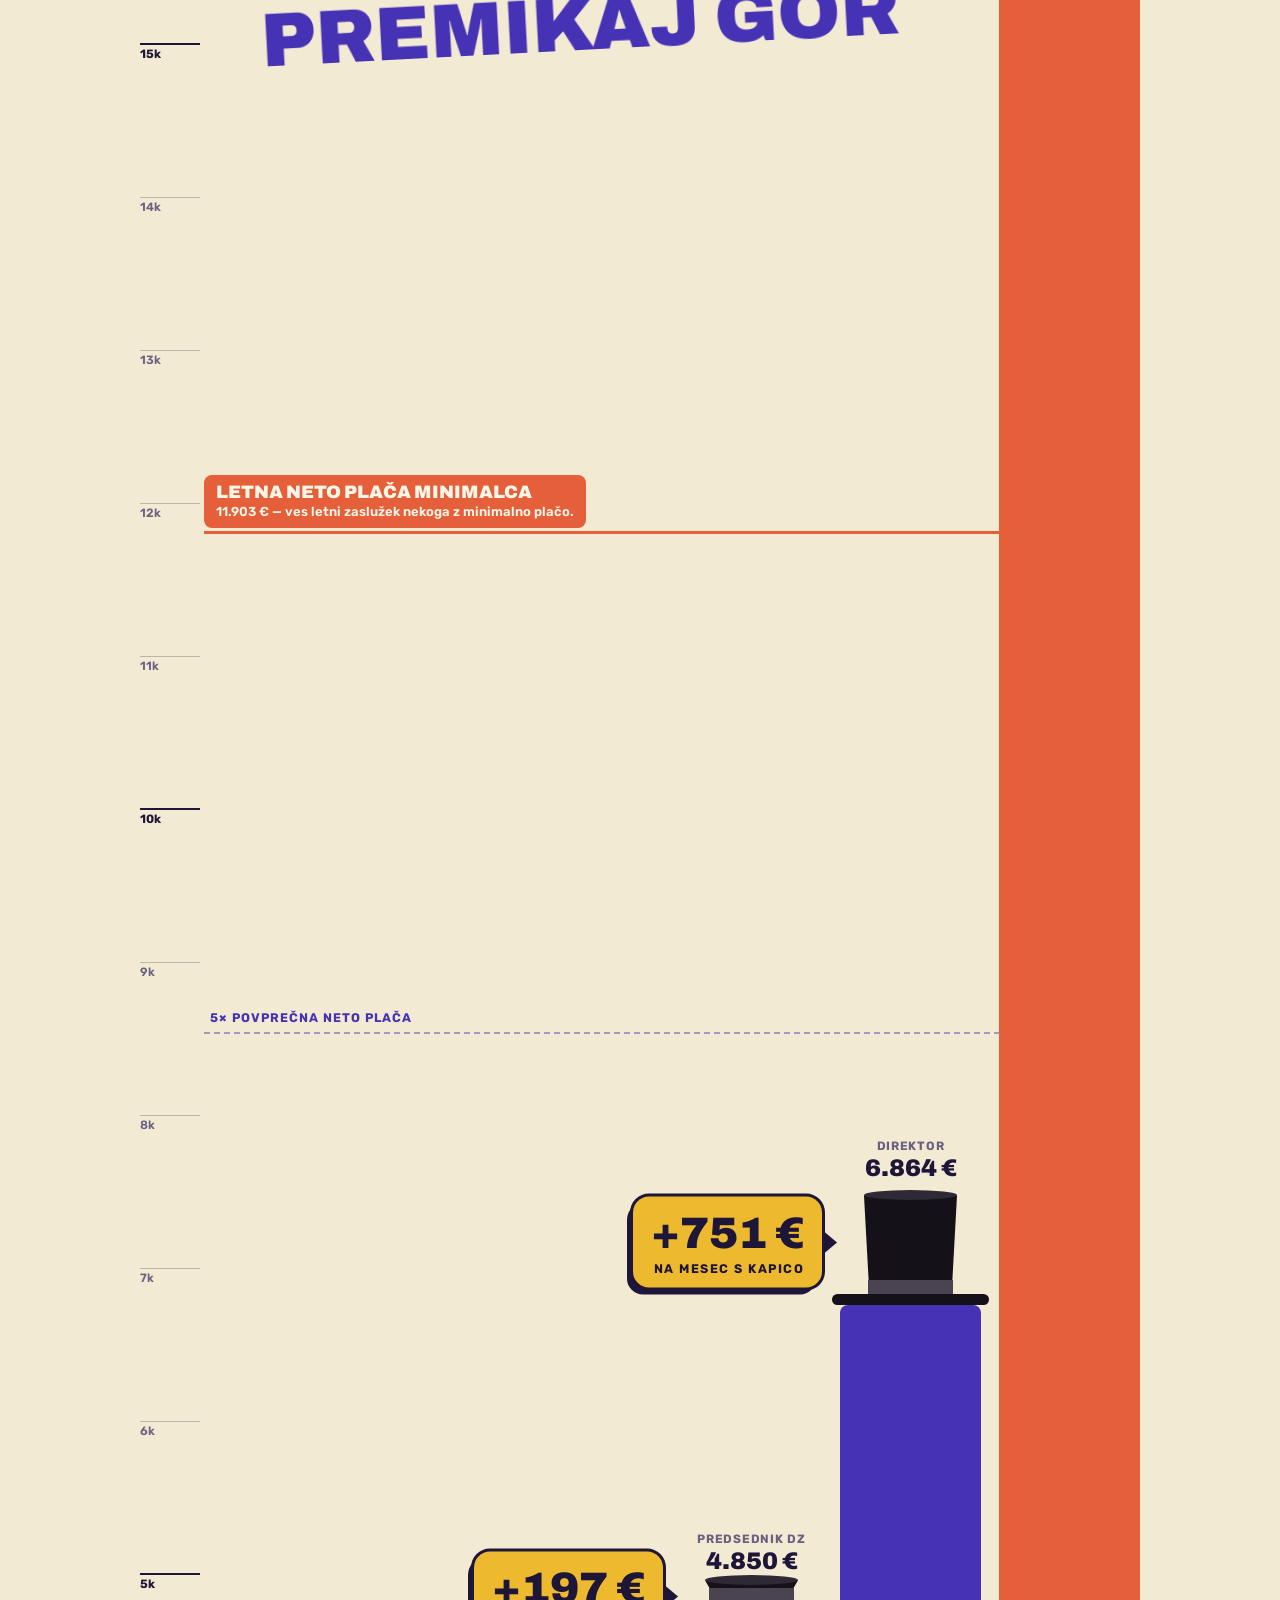
==== commit b4b485fe: "Klik na Brodnjakovo kapico: kapica animirano odleti, z možnostjo vrnitve Co-Authored-By: Claude Opus" ====
--- a/index.html
+++ b/index.html
@@ -273,6 +273,21 @@
 @keyframes rayIn{from{scale:.4;opacity:0}to{scale:1;opacity:1}}
 .trophy .frame{z-index:1}
 @media (prefers-reduced-motion:reduce){.frame .phat,.kc-ico .ahat,.rays-bg{animation:none}}
+.frame .phat{cursor:pointer}
+.frame .phat:hover{filter:drop-shadow(-4px 5px 0 rgba(30,22,56,.35)) brightness(1.15)}
+.frame .phat.fly{animation:hatFly 1.15s cubic-bezier(.35,.1,.6,1) forwards;pointer-events:none}
+.frame .phat.back{animation:hatBack .7s cubic-bezier(.2,1.5,.4,1) both}
+@keyframes hatFly{
+  0%{transform:rotate(-9deg) translate(0,0) scale(1)}
+  14%{transform:rotate(-16deg) translate(-6px,14px) scale(.96,1.04)}
+  32%{transform:rotate(18deg) translate(40px,-150px) scale(1.06)}
+  60%{transform:rotate(250deg) translate(170px,-320px) scale(.9)}
+  100%{transform:rotate(620deg) translate(520px,-700px) scale(.55);opacity:0}}
+@keyframes hatBack{from{transform:translate(0,-260px) rotate(-30deg);opacity:0}60%{opacity:1}to{transform:rotate(-9deg) translate(0,0)}}
+.hat-msg{display:block;margin-top:10px;font:700 15px/1.3 var(--text);color:var(--muted);min-height:20px;opacity:0;transition:opacity .3s}
+.hat-msg.on{opacity:1}
+.hat-msg button{all:unset;cursor:pointer;color:var(--violet);text-decoration:underline;margin-left:4px}
+@media (prefers-reduced-motion:reduce){.frame .phat.fly{animation:none;opacity:0}.frame .phat.back{animation:none}}
 @keyframes hatTip{0%,100%{transform:rotate(-9deg) translateY(0)}45%{transform:rotate(-4deg) translateY(-7px)}60%{transform:rotate(-5deg) translateY(-5px)}}
 .start .row>.vidcol{flex:none}
 .vidcol{flex:none;width:min(420px,42%);display:flex;flex-direction:column;align-items:flex-end;gap:16px}
@@ -620,6 +635,19 @@
 }
 
 // ---------- Brodnjakov video (dno strani): samodejno, brez zvoka, s podnapisi ----------
+// ---------- klik na kapico: odfrči ----------
+function setupHat(){
+  const h=document.getElementById('phat'), m=document.getElementById('hatMsg'); if(!h) return;
+  const fly=()=>{ if(h.classList.contains('fly')) return;
+    h.classList.remove('back'); void h.offsetWidth; h.classList.add('fly');
+    if(window.plausible) plausible('Kapica odletela');
+    setTimeout(()=>{m.innerHTML='Kapica je odletela. Še dobro, da je referendum 6. decembra. <button type="button" id="hatBack">Vrni kapico</button>';m.classList.add('on');
+      document.getElementById('hatBack').onclick=()=>{h.classList.remove('fly');void h.offsetWidth;h.classList.add('back');m.classList.remove('on');setTimeout(()=>{m.innerHTML='';},300);};},700);
+  };
+  h.addEventListener('click',fly);
+  h.addEventListener('keydown',e=>{if(e.key==='Enter'||e.key===' '){e.preventDefault();fly();}});
+}
+
 function setupVideo(){
   const v=document.getElementById('bvid'), b=document.getElementById('snd'), sub=document.getElementById('vsub');
   if(!v) return;
@@ -683,8 +711,9 @@
     PROMPTS.filter(q=>q.v<BRO.cap-4000).map(q=>`<div class="prompt" style="bottom:${q.v*ppe}px"><i>${q.i}</i>${q.t}</div>`).join('');
   sumW.innerHTML=`
    <div class="summit" style="bottom:${BRO.cap*ppe+46}px">
-     <div class="trophy"><img class="rays-bg" src="assets/rays.svg" alt="" aria-hidden="true"><img class="wreath wl" src="assets/lovorike-l.svg" alt="" aria-hidden="true"><img class="wreath wr" src="assets/lovorike-r.svg" alt="" aria-hidden="true"><div class="frame"><div class="phat"><svg aria-hidden="true" viewBox="0 0 220 170"><ellipse cx="110" cy="134" rx="102" ry="20" fill="#141118"/><ellipse cx="110" cy="129" rx="78" ry="11" fill="#2A2530"/><path d="M52 22 C80 14 140 14 168 22 L156 128 C130 136 90 136 64 128 Z" fill="#141118"/><path d="M72 34 L66 96" stroke="#3A3442" stroke-width="9" stroke-linecap="round"/><path d="M86 32 L83 60" stroke="#3A3442" stroke-width="4" stroke-linecap="round" opacity=".7"/><ellipse cx="110" cy="22" rx="58" ry="12" fill="#2E2935"/><ellipse cx="110" cy="21" rx="50" ry="8" fill="#3A3442" opacity=".55"/><path d="M61 100 C88 108 132 108 159 100 L156.6 124 C130 132 90 132 63.4 124 Z" fill="#E5603A"/><path d="M61 100 C88 108 132 108 159 100 L158.6 104 C132 112 88 112 61.4 104 Z" fill="#F07A55"/><path d="M8 130 C14 152 60 160 110 160 C160 160 206 152 212 130 C196 144 160 149 110 149 C60 149 24 144 8 130 Z" fill="#141118"/></svg></div><div class="in"><img src="${PHOTO}" alt="Blaž Brodnjak"></div></div></div>
+     <div class="trophy"><img class="rays-bg" src="assets/rays.svg" alt="" aria-hidden="true"><img class="wreath wl" src="assets/lovorike-l.svg" alt="" aria-hidden="true"><img class="wreath wr" src="assets/lovorike-r.svg" alt="" aria-hidden="true"><div class="frame"><div class="phat" id="phat" role="button" tabindex="0" aria-label="Snemi kapico" title="Klikni kapico"><svg aria-hidden="true" viewBox="0 0 220 170"><ellipse cx="110" cy="134" rx="102" ry="20" fill="#141118"/><ellipse cx="110" cy="129" rx="78" ry="11" fill="#2A2530"/><path d="M52 22 C80 14 140 14 168 22 L156 128 C130 136 90 136 64 128 Z" fill="#141118"/><path d="M72 34 L66 96" stroke="#3A3442" stroke-width="9" stroke-linecap="round"/><path d="M86 32 L83 60" stroke="#3A3442" stroke-width="4" stroke-linecap="round" opacity=".7"/><ellipse cx="110" cy="22" rx="58" ry="12" fill="#2E2935"/><ellipse cx="110" cy="21" rx="50" ry="8" fill="#3A3442" opacity=".55"/><path d="M61 100 C88 108 132 108 159 100 L156.6 124 C130 132 90 132 63.4 124 Z" fill="#E5603A"/><path d="M61 100 C88 108 132 108 159 100 L158.6 104 C132 112 88 112 61.4 104 Z" fill="#F07A55"/><path d="M8 130 C14 152 60 160 110 160 C160 160 206 152 212 130 C196 144 160 149 110 149 C60 149 24 144 8 130 Z" fill="#141118"/></svg></div><div class="in"><img src="${PHOTO}" alt="Blaž Brodnjak"></div></div></div>
      <span class="tag gold">Blaž Brodnjak</span>
+     <span class="hat-msg" id="hatMsg" aria-live="polite"></span>
      <div class="found">Čestitke, našli ste njegovo kapico!</div>
      <div class="nums">
        <div class="num"><div class="k">Neto zdaj</div><div class="v">${eur(BRO.now)}</div></div>
@@ -693,6 +722,7 @@
      </div>
      <div class="gain">+${eur(BRO.diff)}<small>na mesec več</small></div>
    </div>`;
+  setupHat();
   onScroll();
 }
 
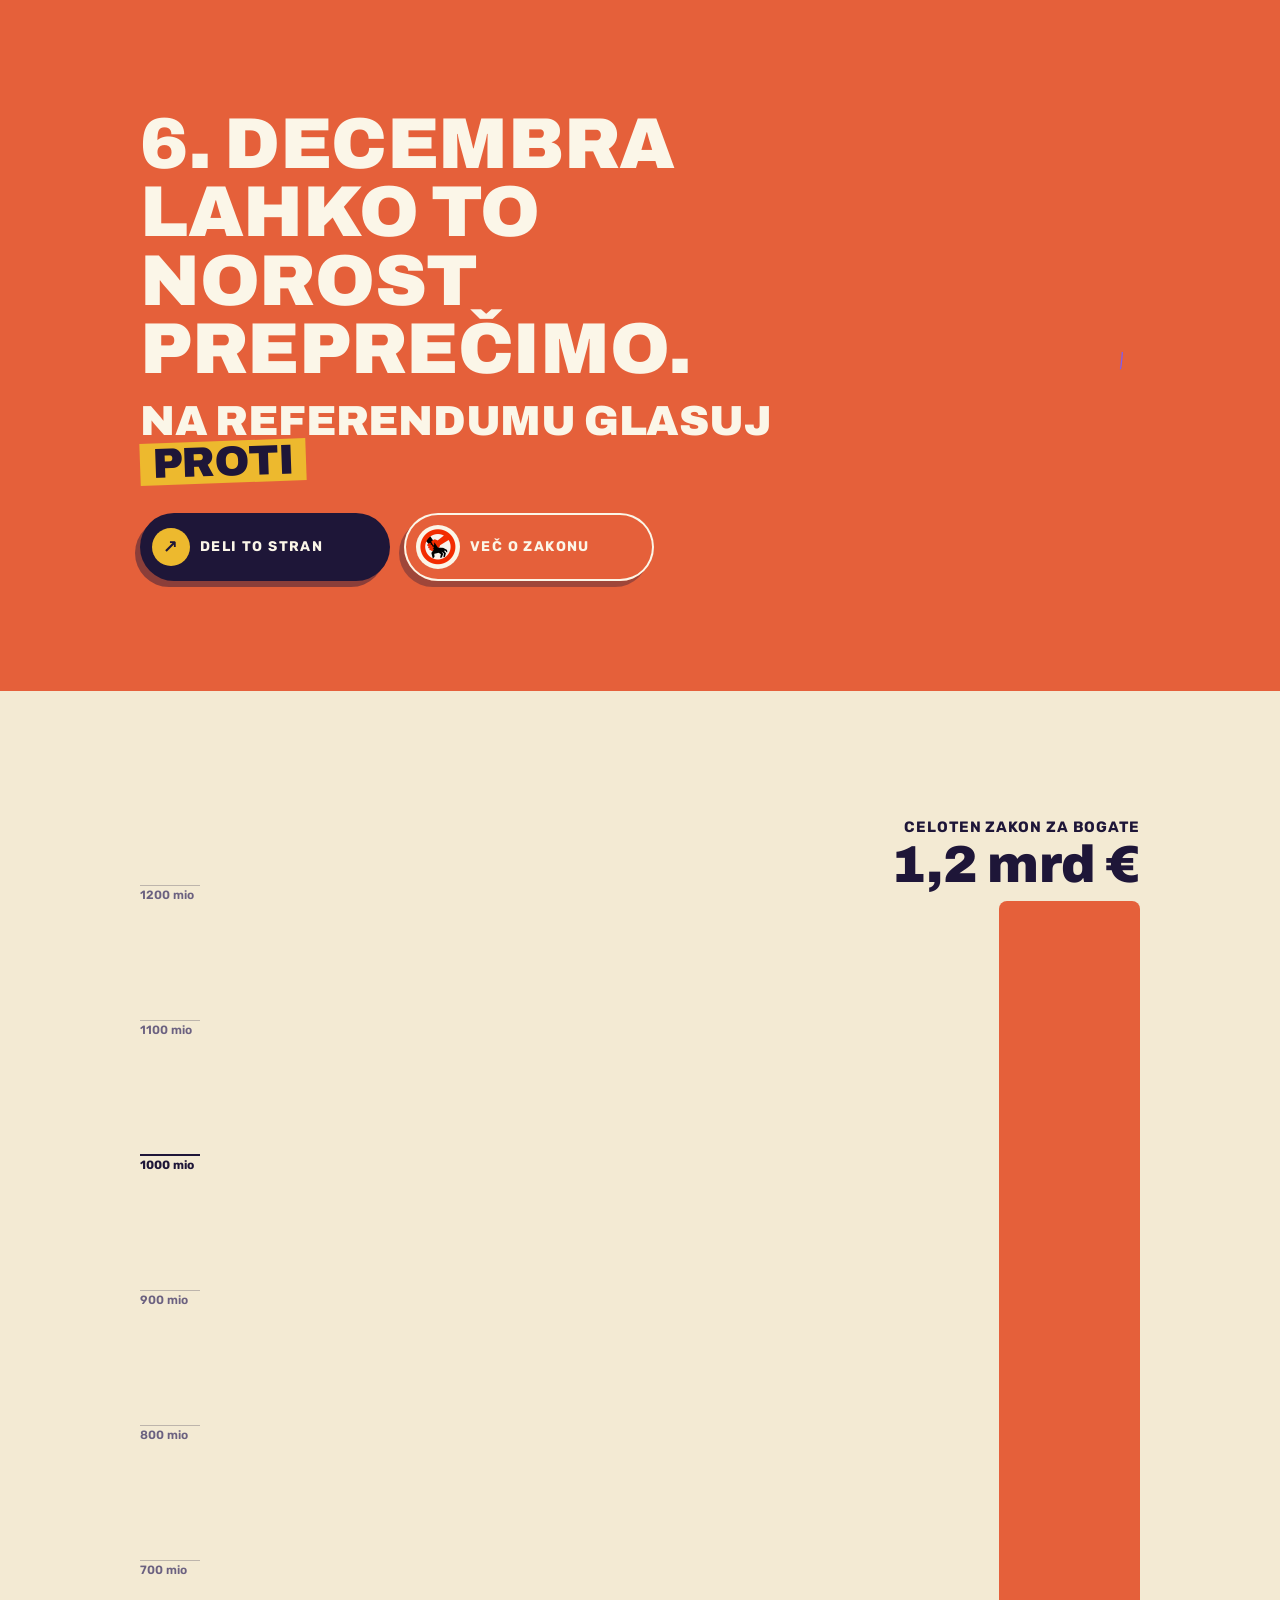
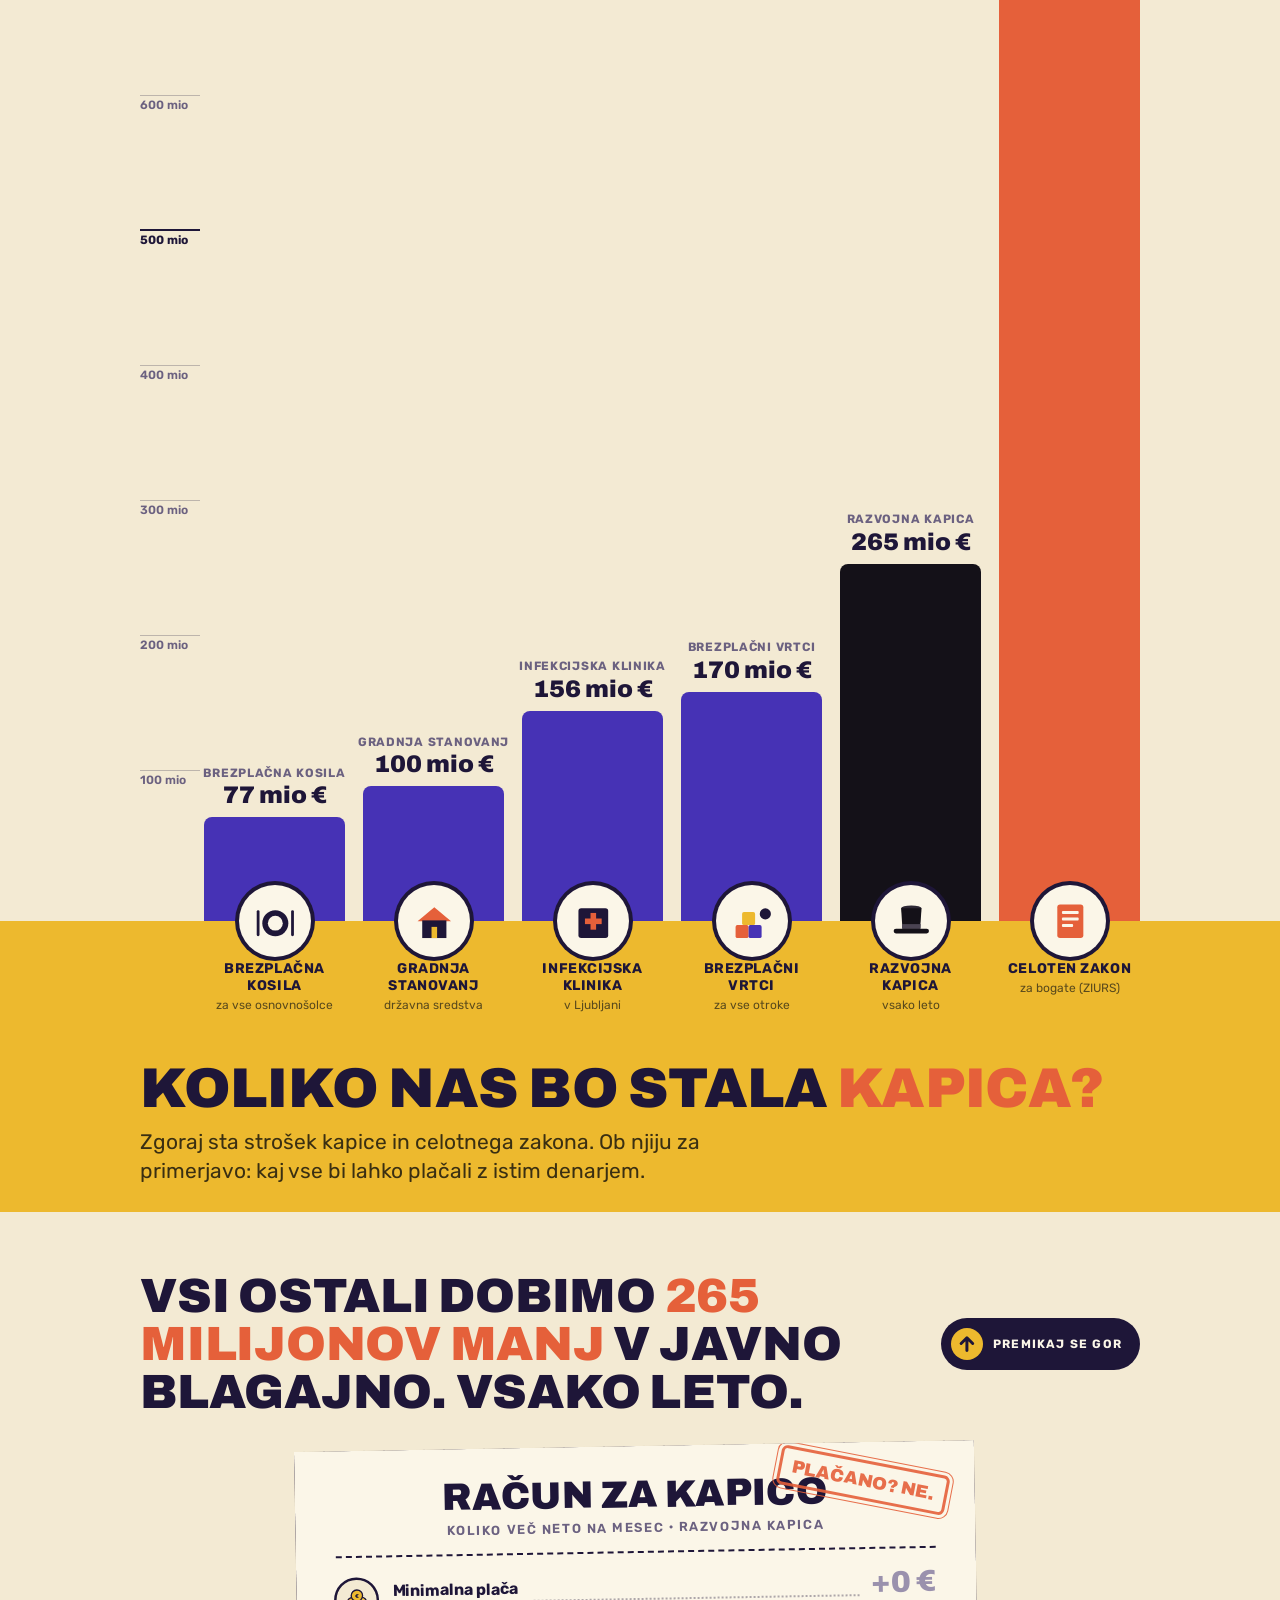
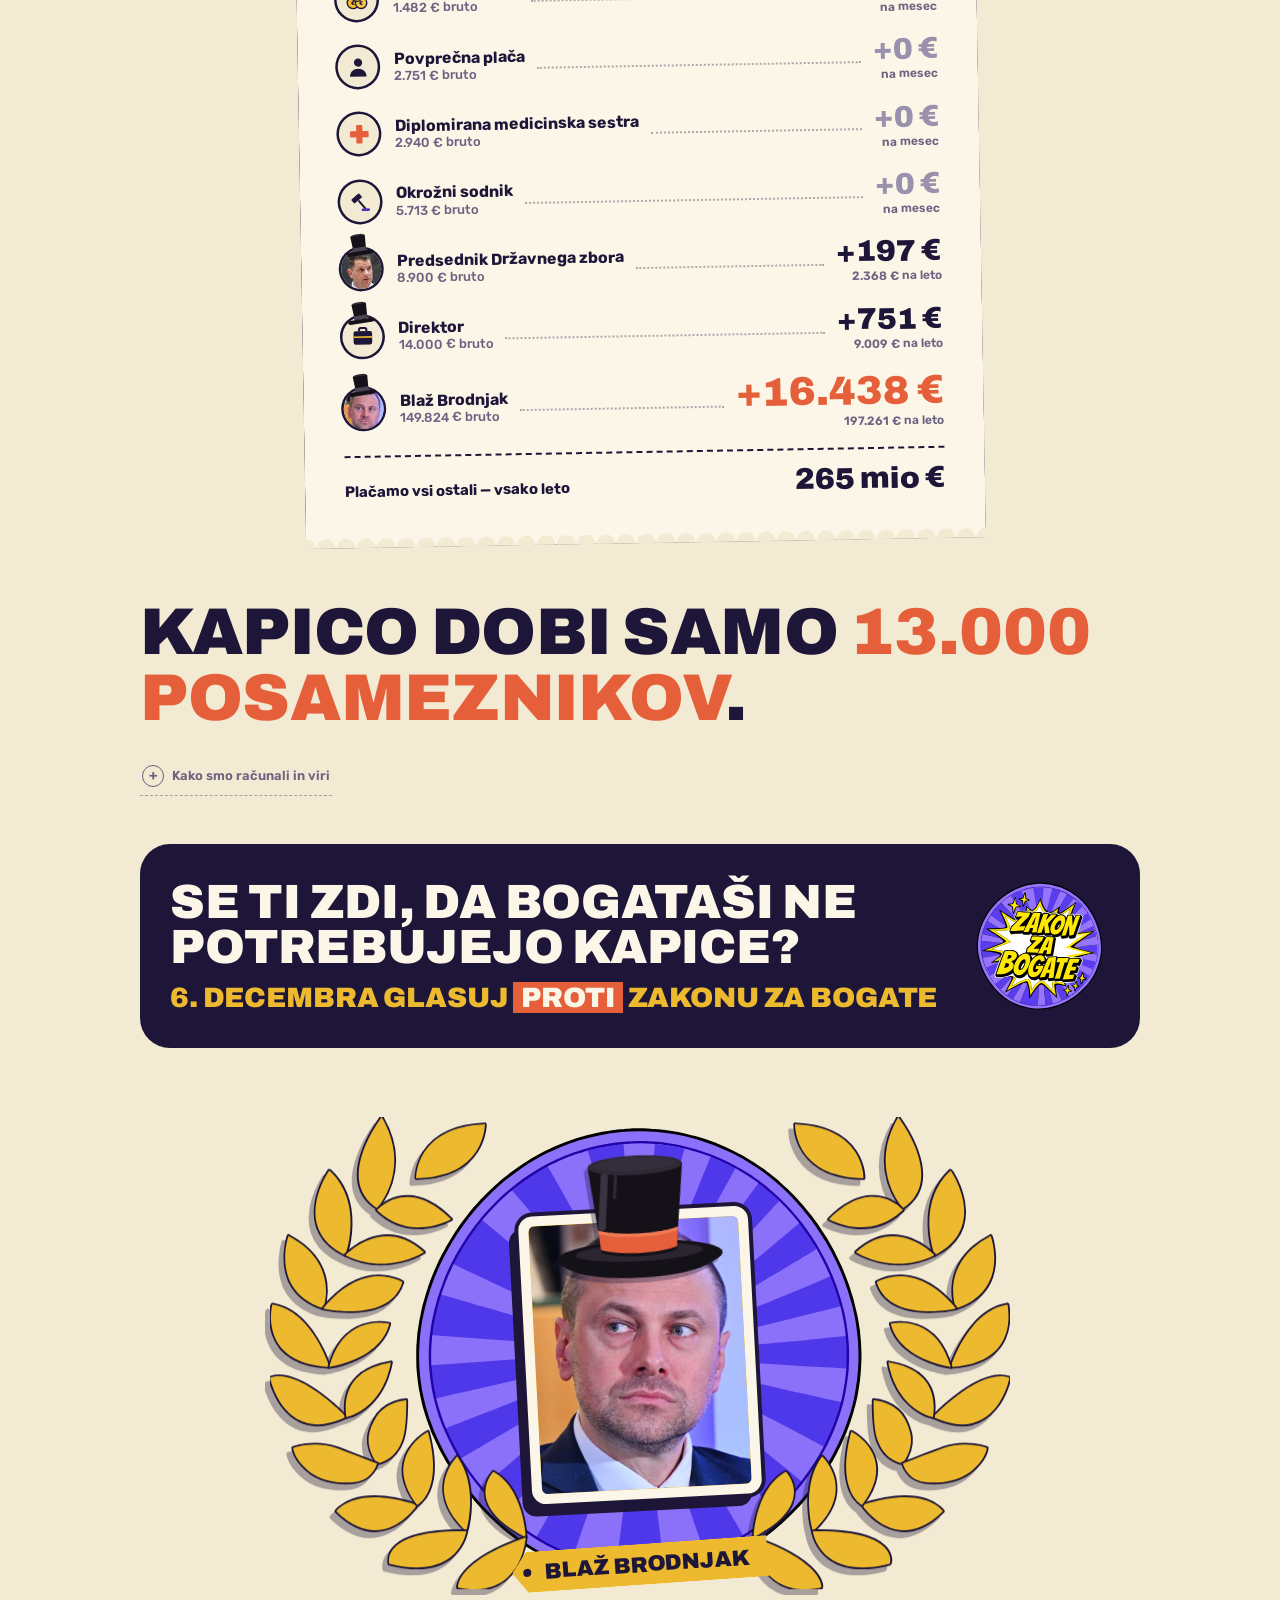
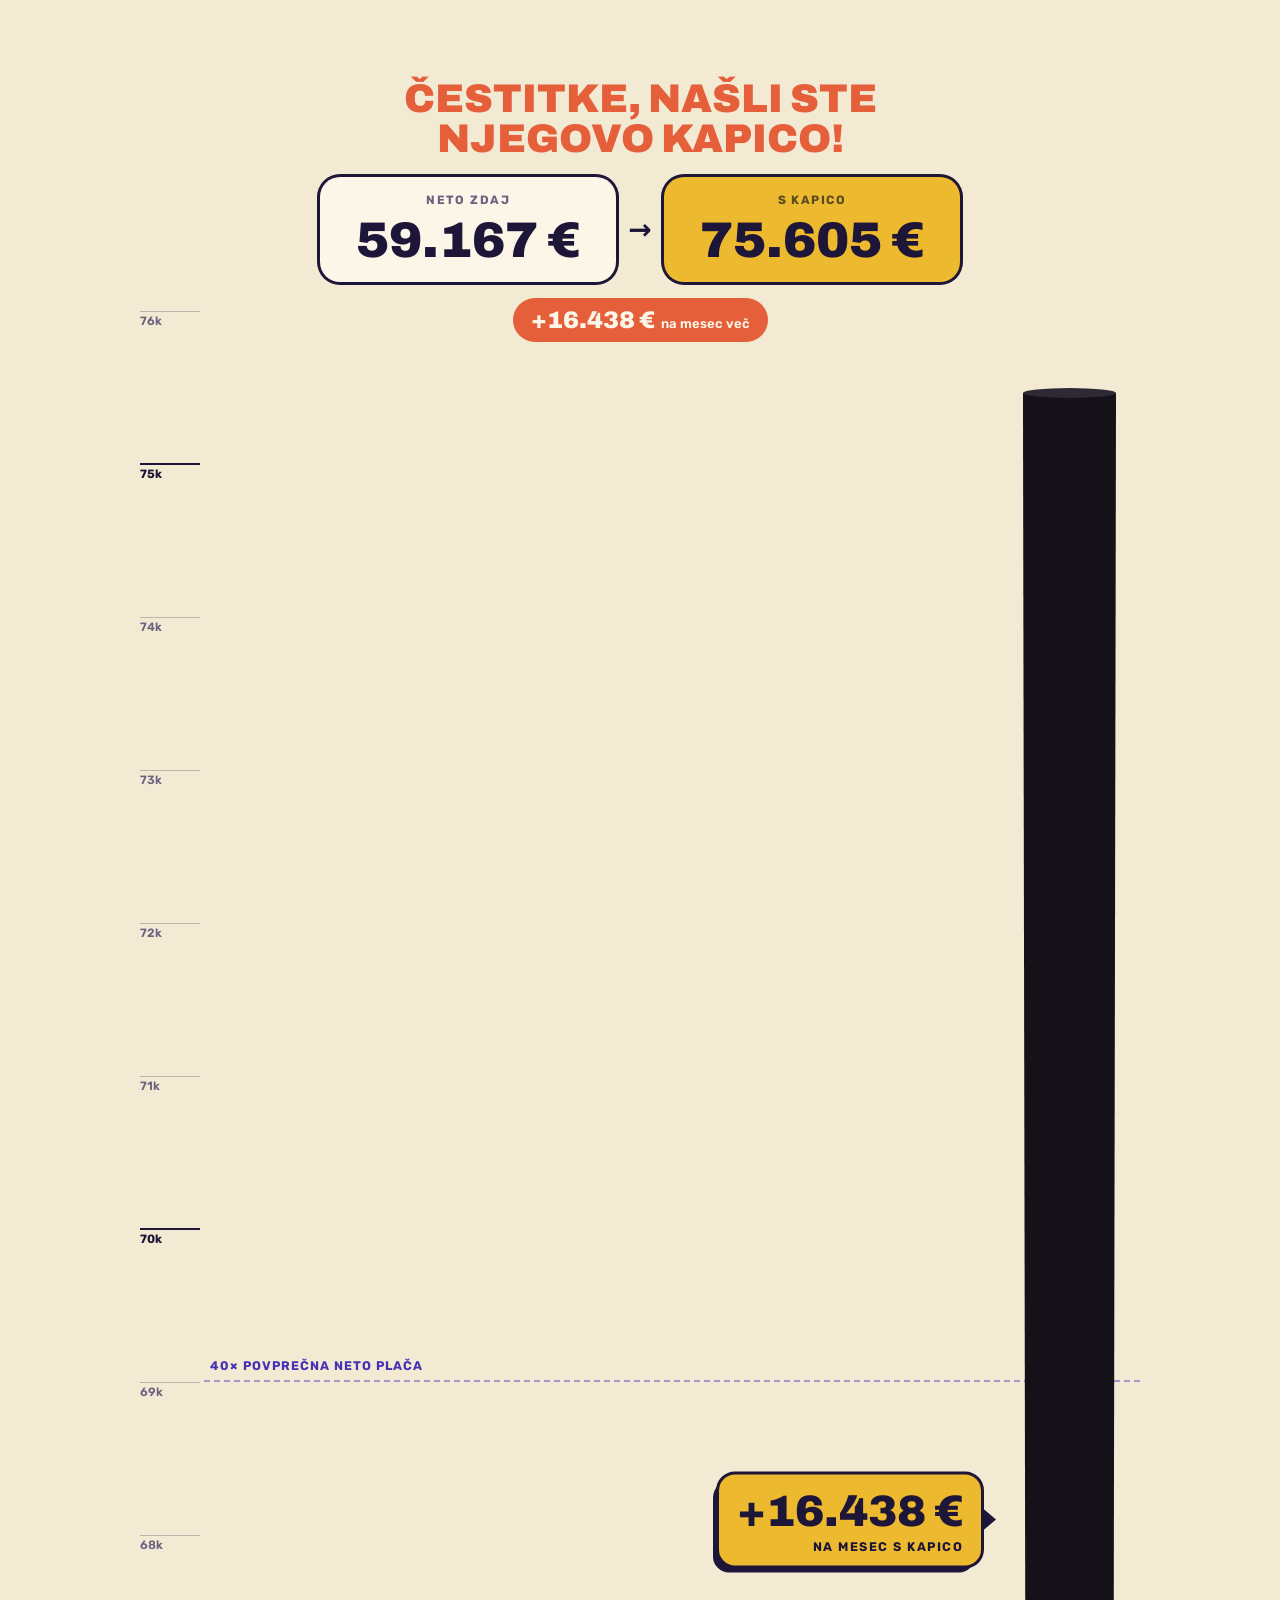
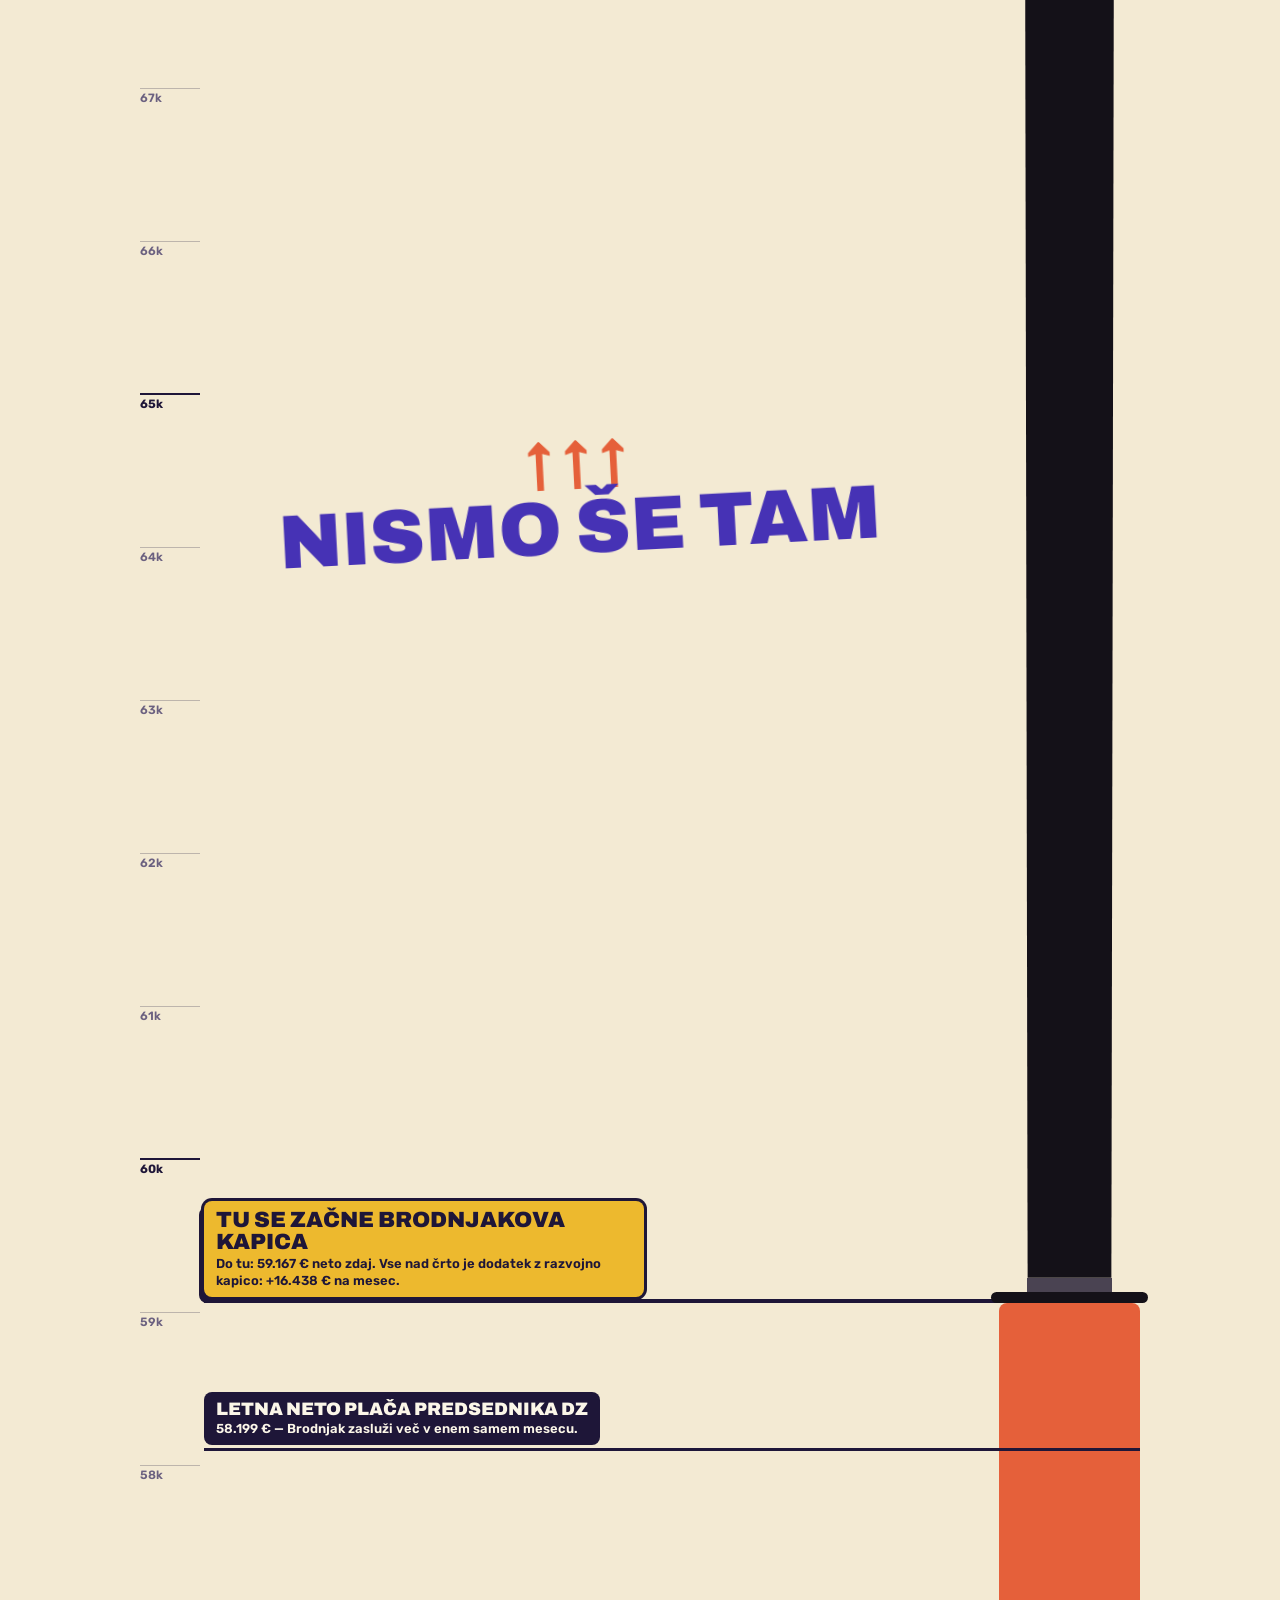
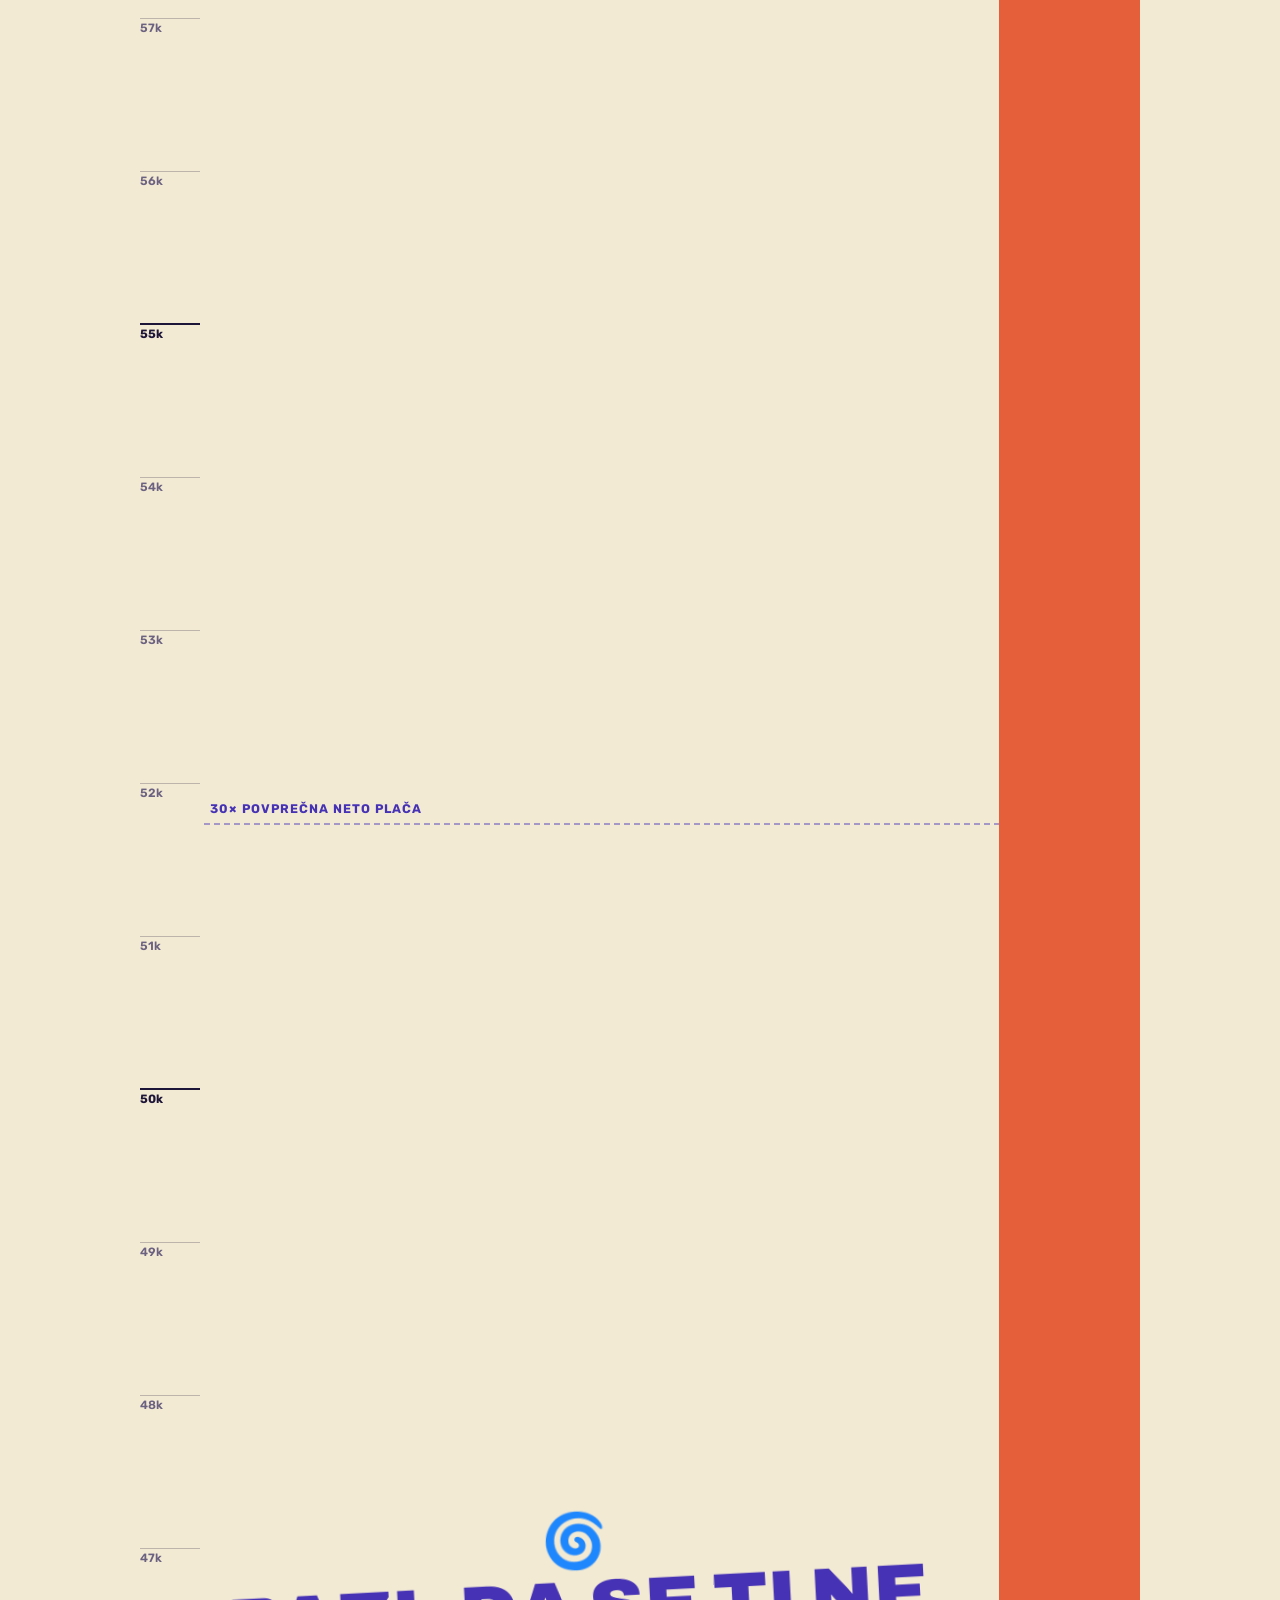
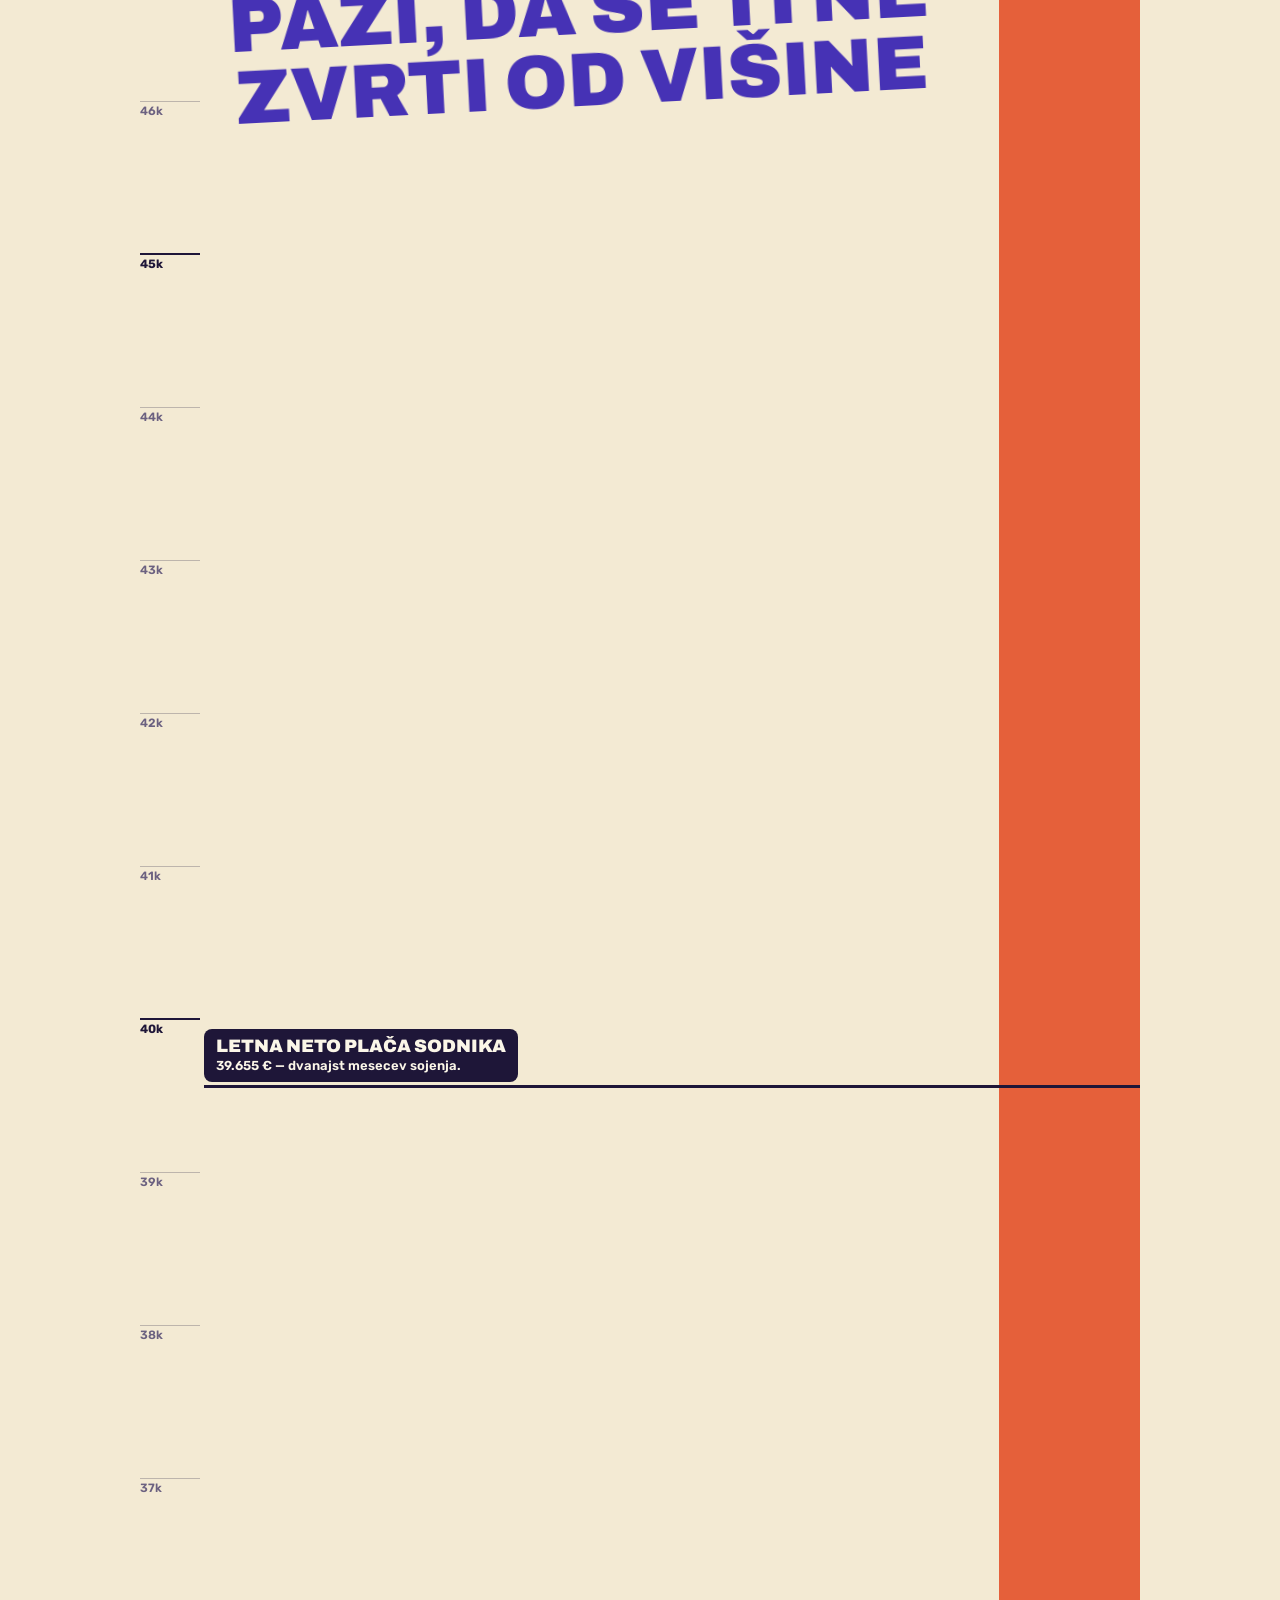
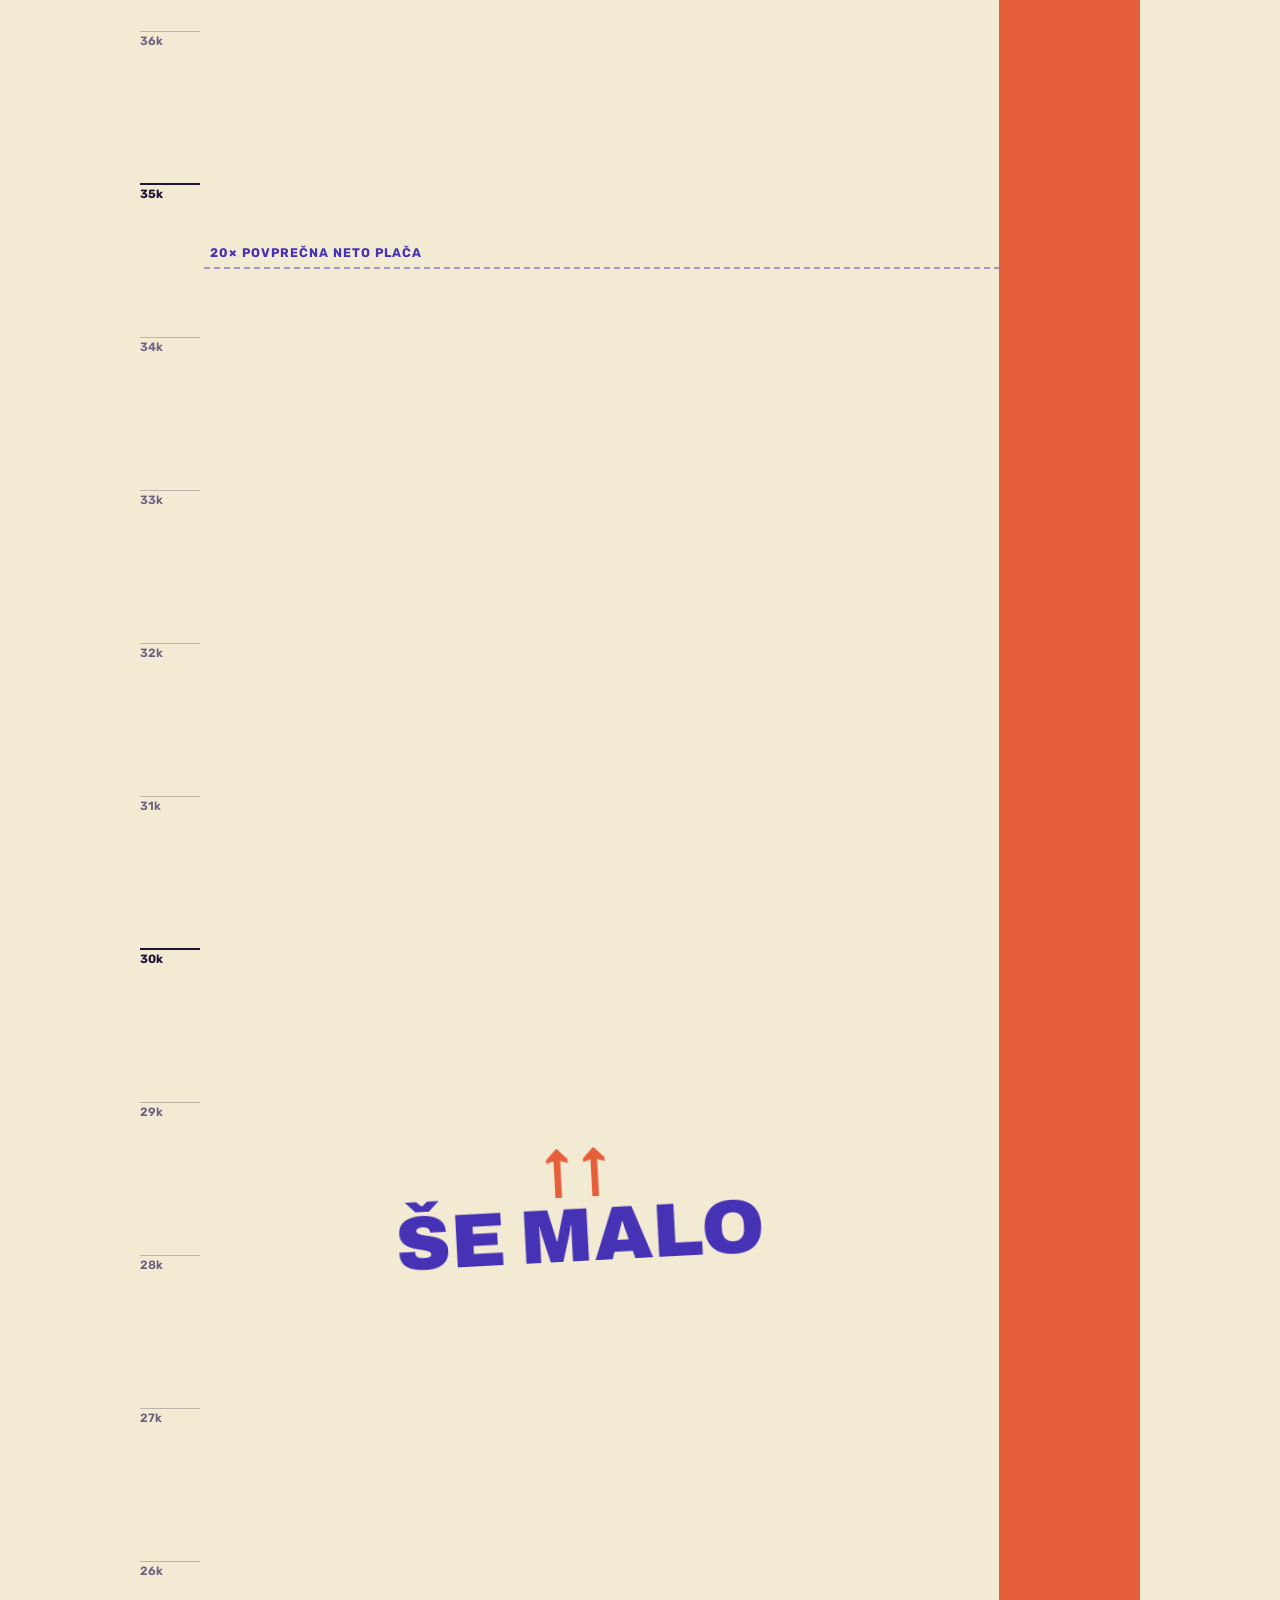
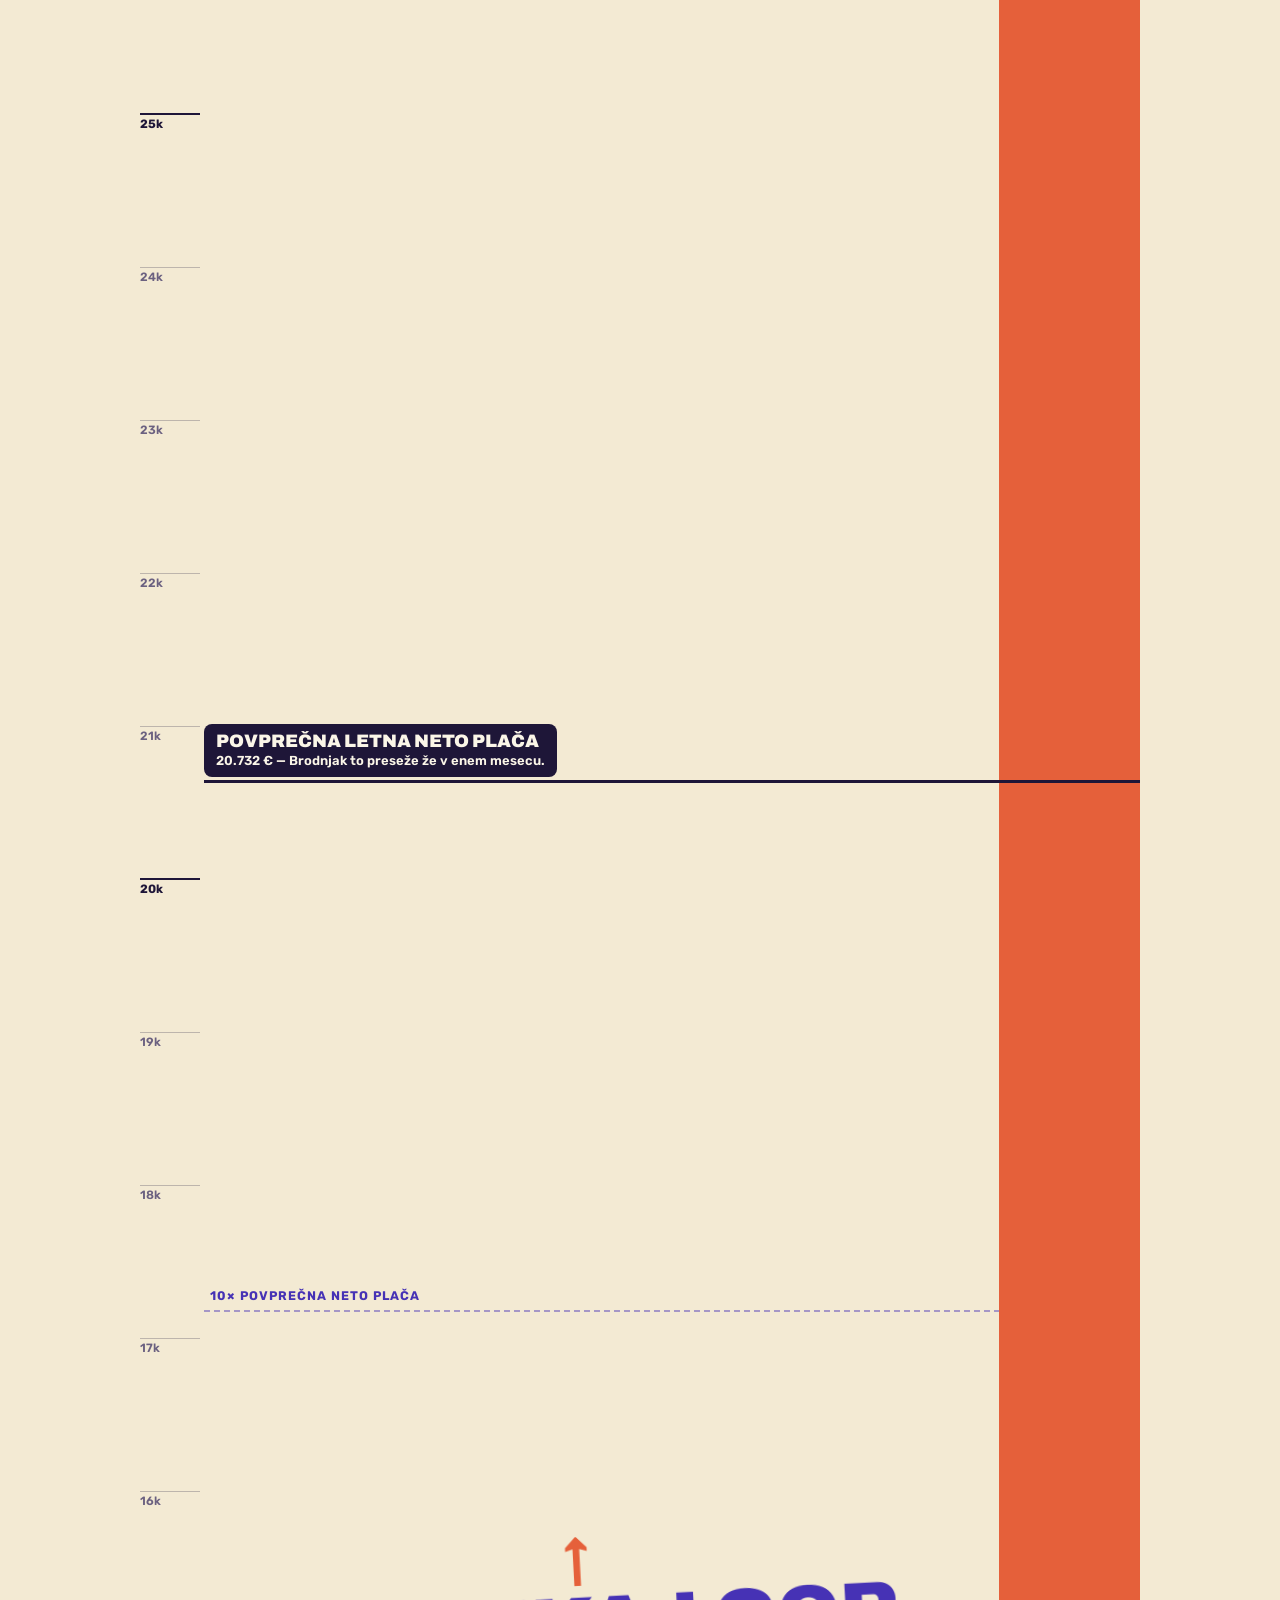
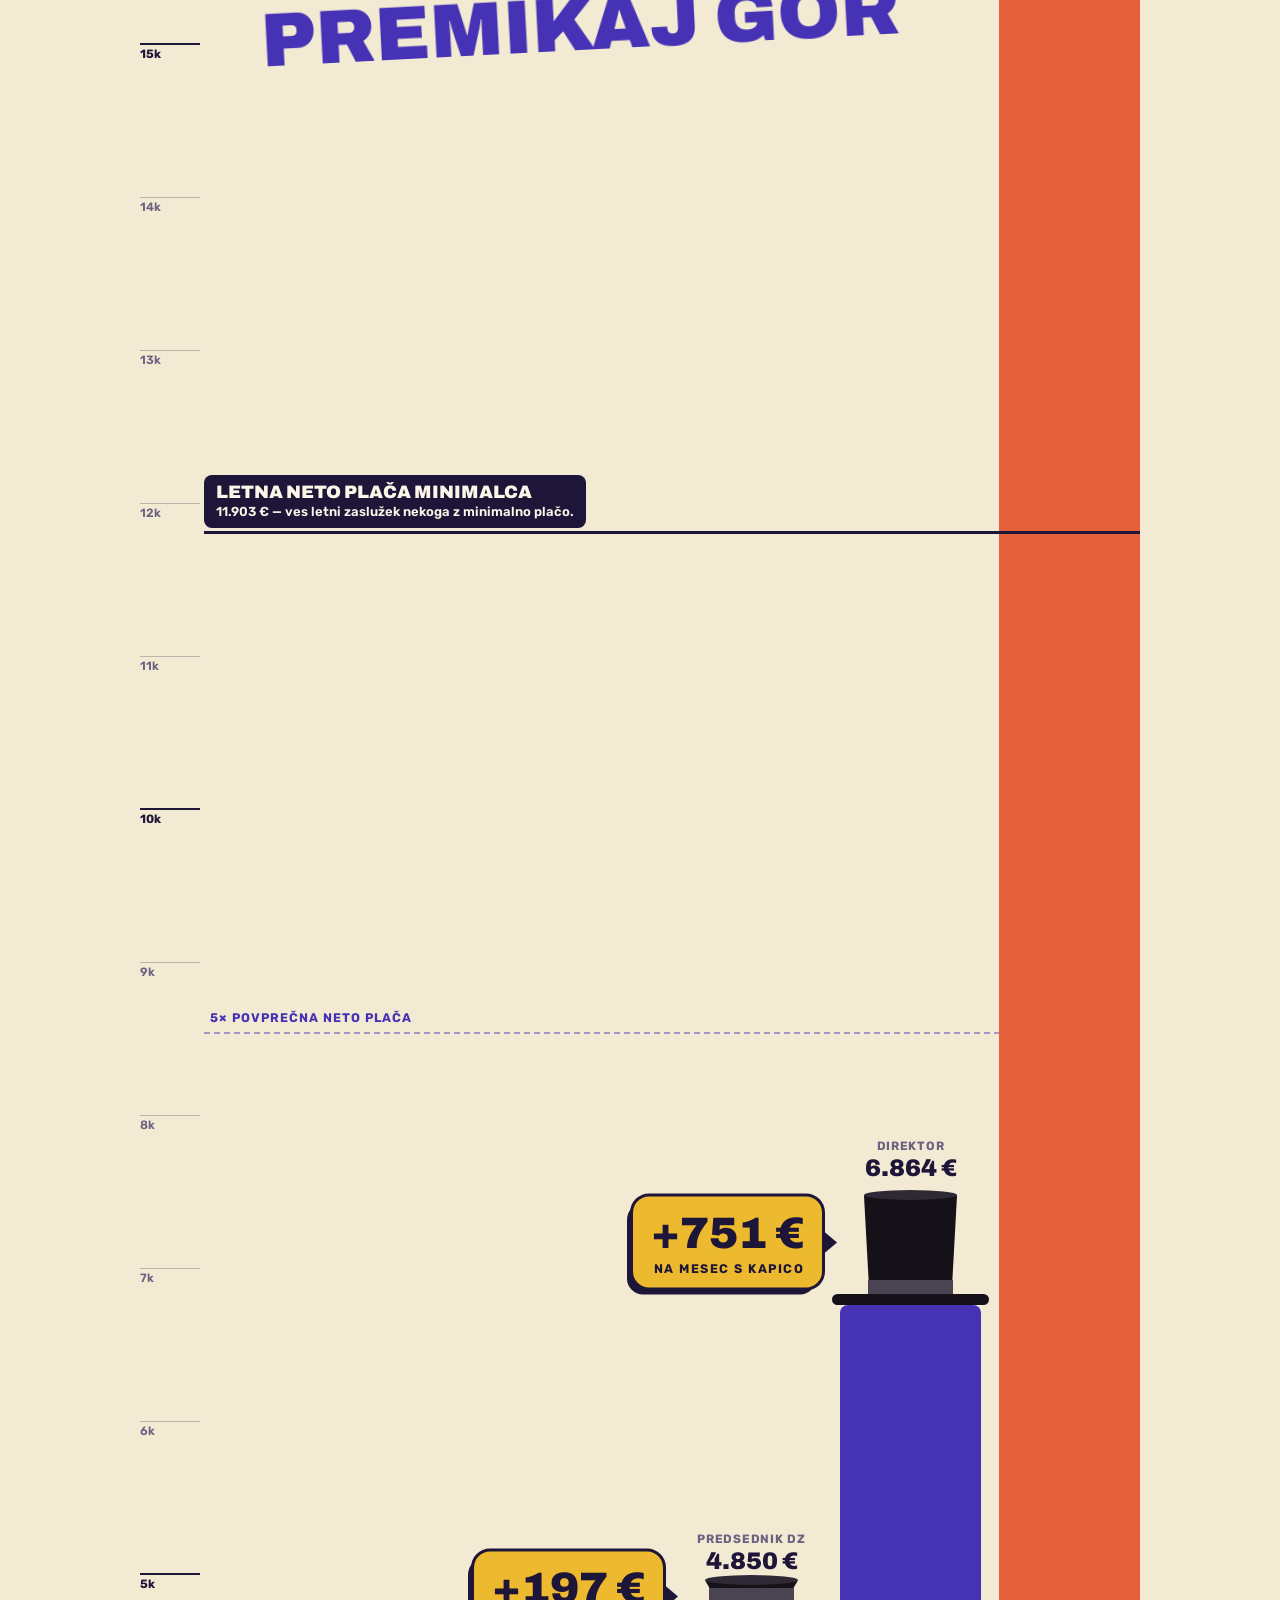
==== commit d321576c: "Mejniki letnih plač v temni barvi (ločeno od Brodnjakovega stolpca) Co-Authored-By: Claude Opus 5.5 " ====
--- a/index.html
+++ b/index.html
@@ -239,8 +239,8 @@
 .top-lbl .c{font-size:clamp(11px,1.3vw,13px)!important}
 .top-lbl .c.zero{display:inline-block;margin-top:9px;background:var(--paper);color:var(--ink);font:900 clamp(18px,2.6vw,30px)/1 var(--disp);font-size:clamp(18px,2.6vw,30px)!important;padding:9px 13px 7px!important;border-radius:12px;box-shadow:0 0 0 3px var(--ink),-4px 5px 0 var(--ink)}
 .top-lbl .c.zero small{display:block;font:700 11.5px/1.2 var(--text);letter-spacing:.1em;text-transform:uppercase;color:var(--muted);margin-top:4px}
-.mile{position:absolute;left:var(--L);right:var(--R);border-top:3px solid var(--coral);z-index:2}
-.mile span{position:absolute;left:0;bottom:6px;background:var(--coral);color:var(--paper);font:600 13px/1.25 var(--text);padding:8px 12px;border-radius:8px;max-width:min(440px,72%)}
+.mile{position:absolute;left:var(--L);right:var(--R);border-top:3px solid var(--ink);z-index:2}
+.mile span{position:absolute;left:0;bottom:6px;background:var(--ink);color:var(--paper);font:600 13px/1.25 var(--text);padding:8px 12px;border-radius:8px;max-width:min(440px,72%)}
 .mile span b{display:block;font:900 18px/1 var(--disp);text-transform:uppercase;margin-bottom:3px}
 .mile.cap{border-top:4px solid var(--ink)}
 .mile.cap span{background:var(--gold);color:var(--ink);box-shadow:0 0 0 3px var(--ink),-5px 6px 0 var(--ink)}
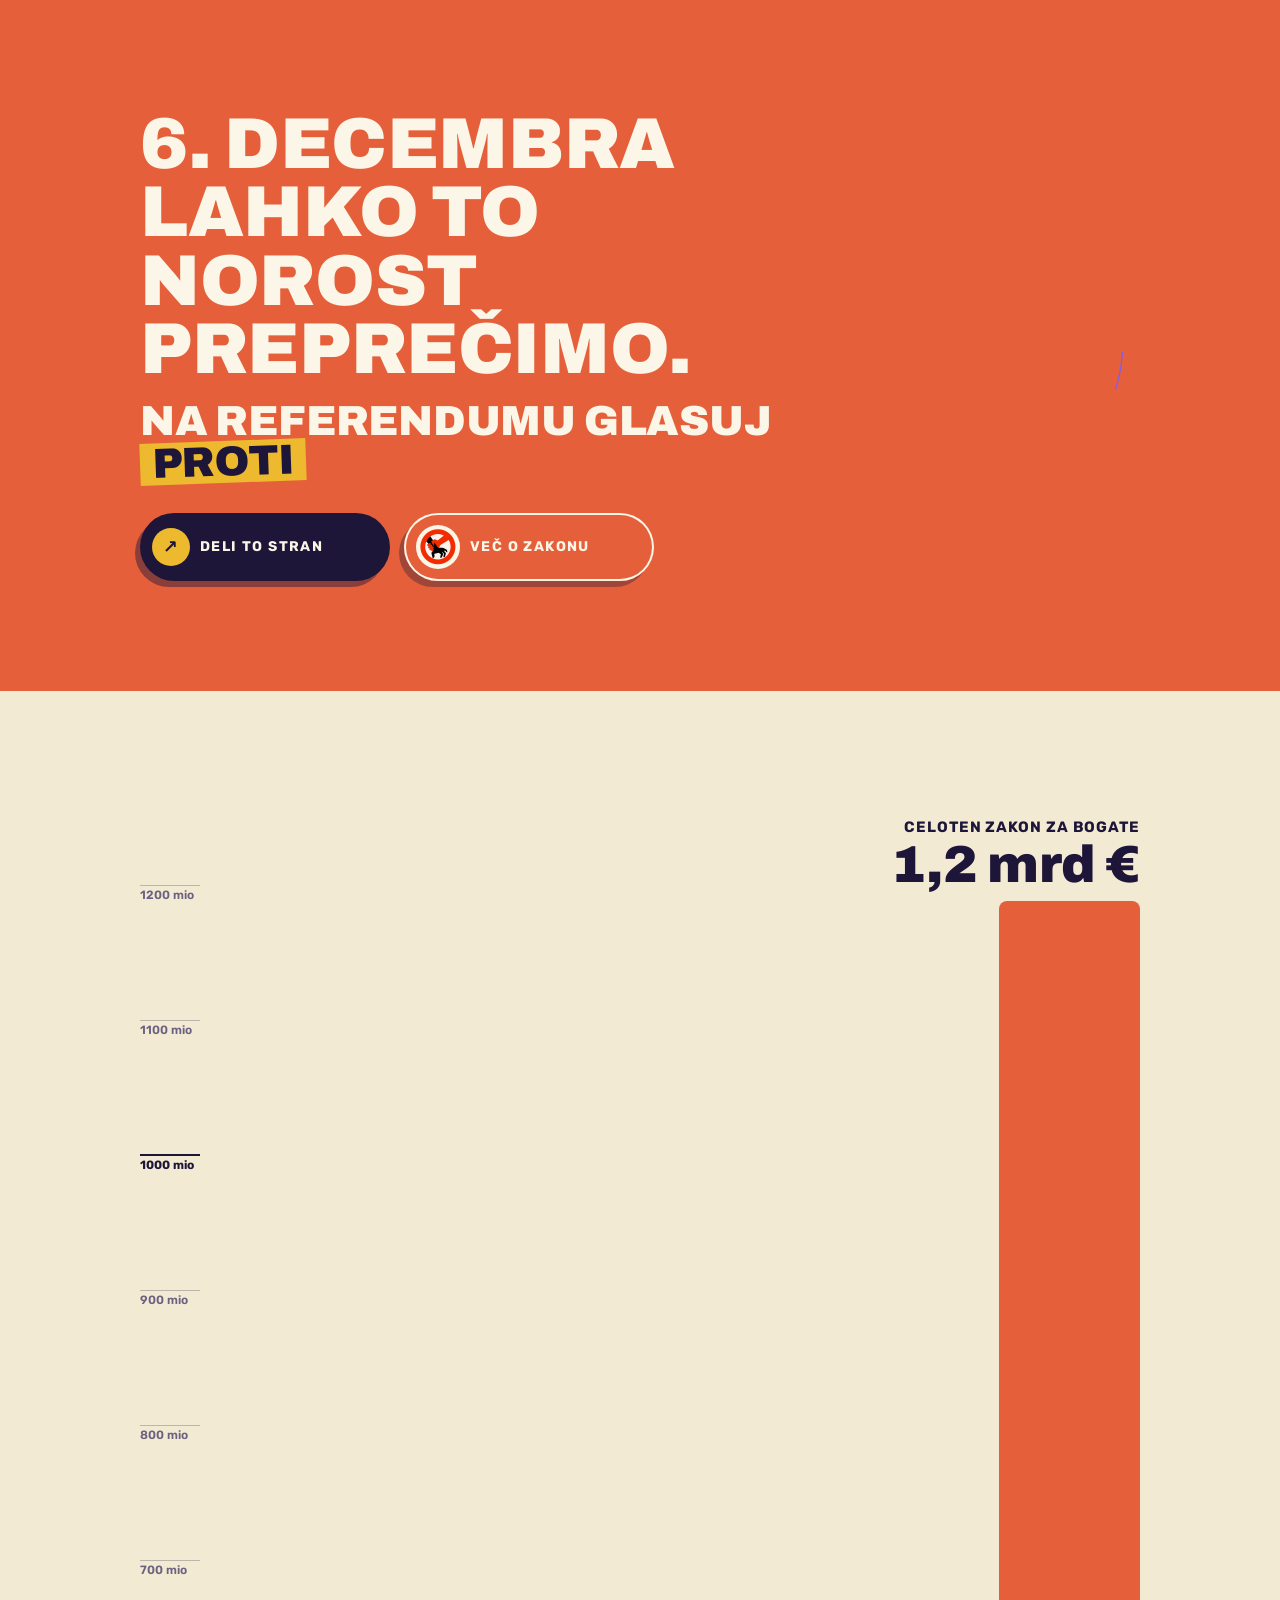
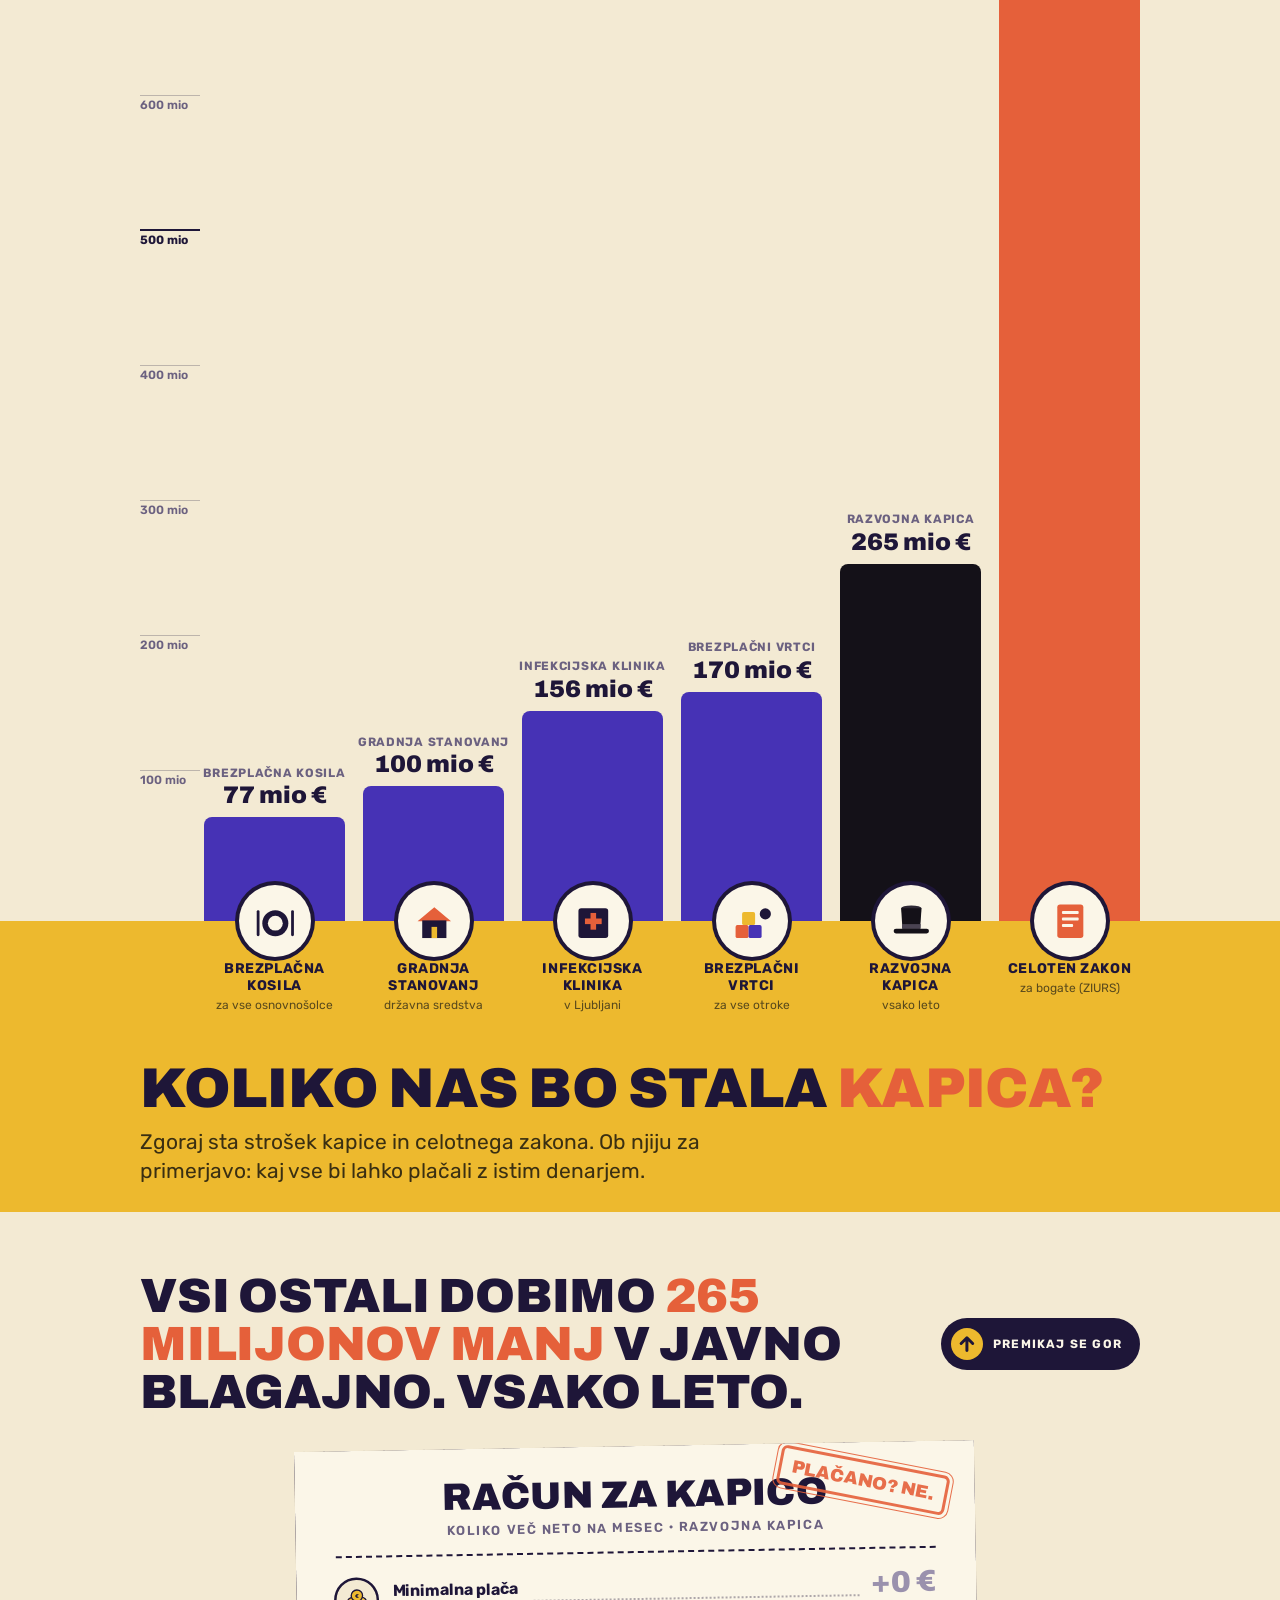
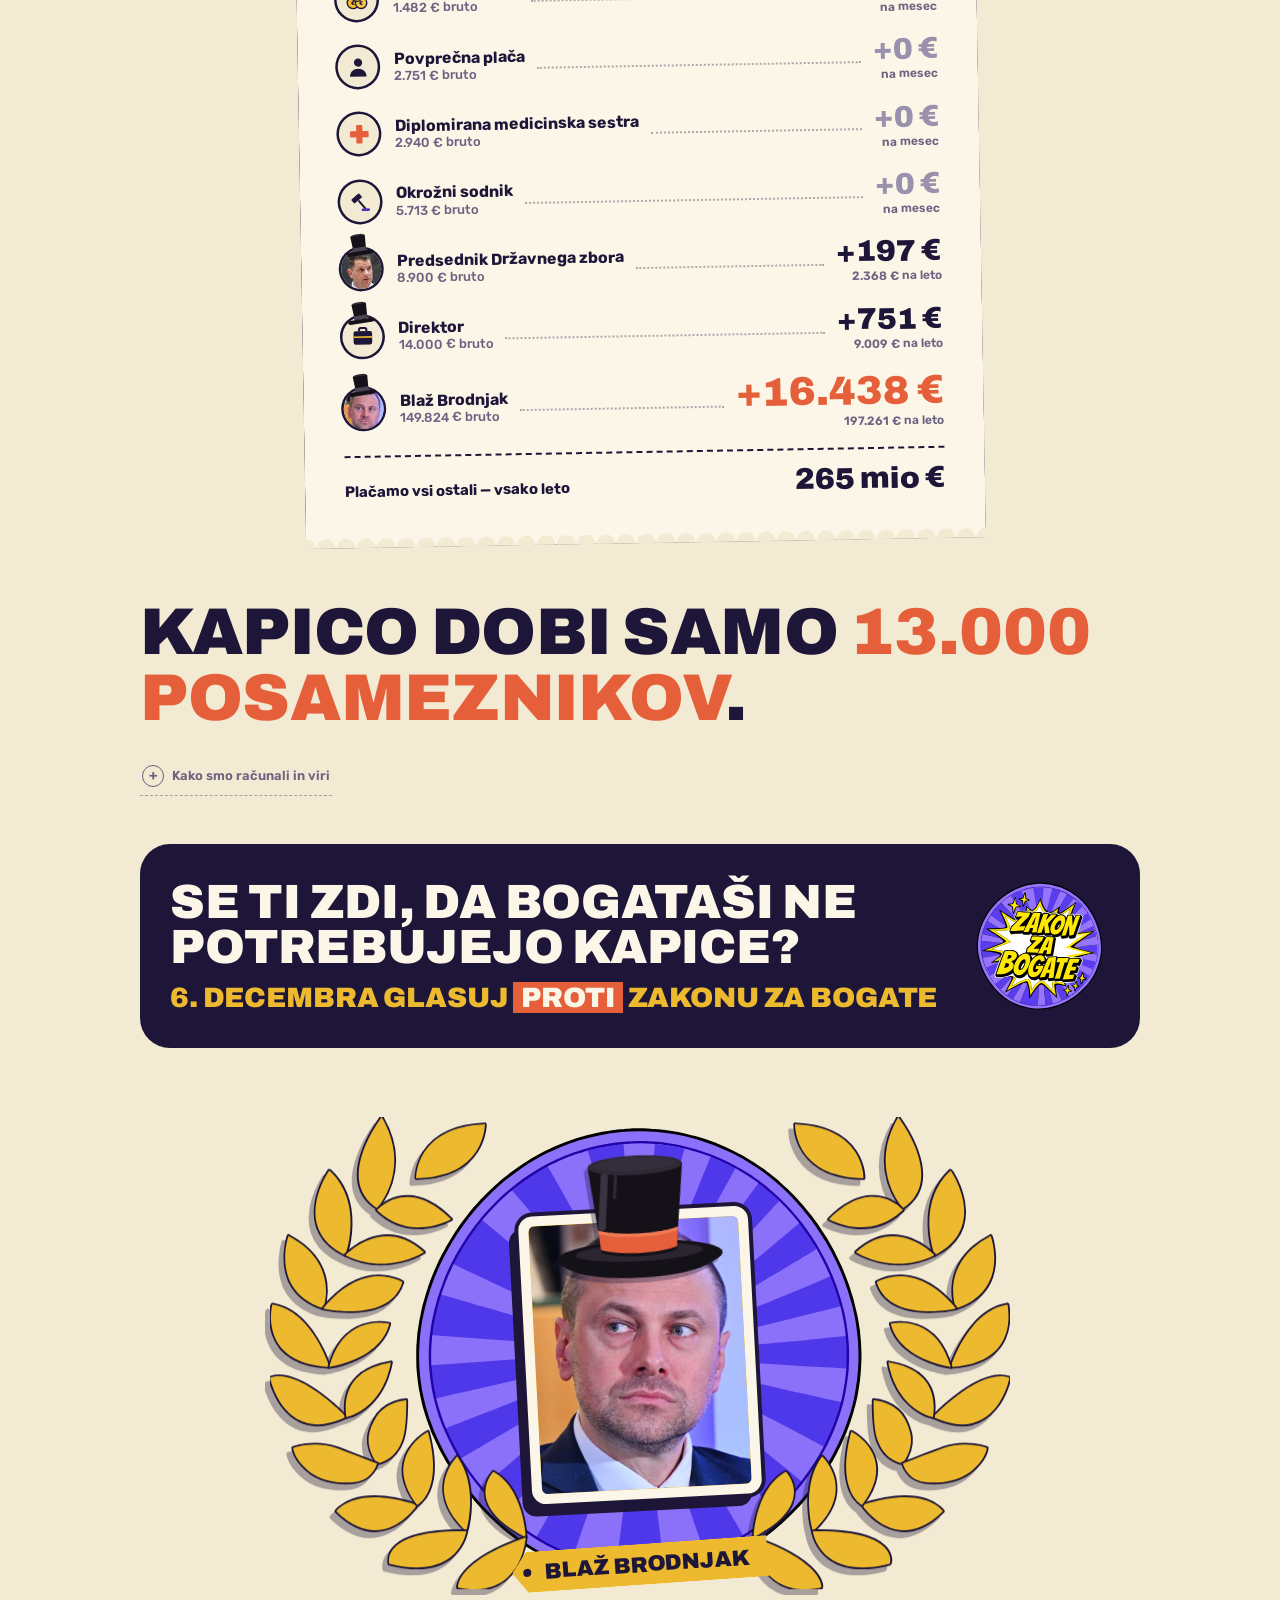
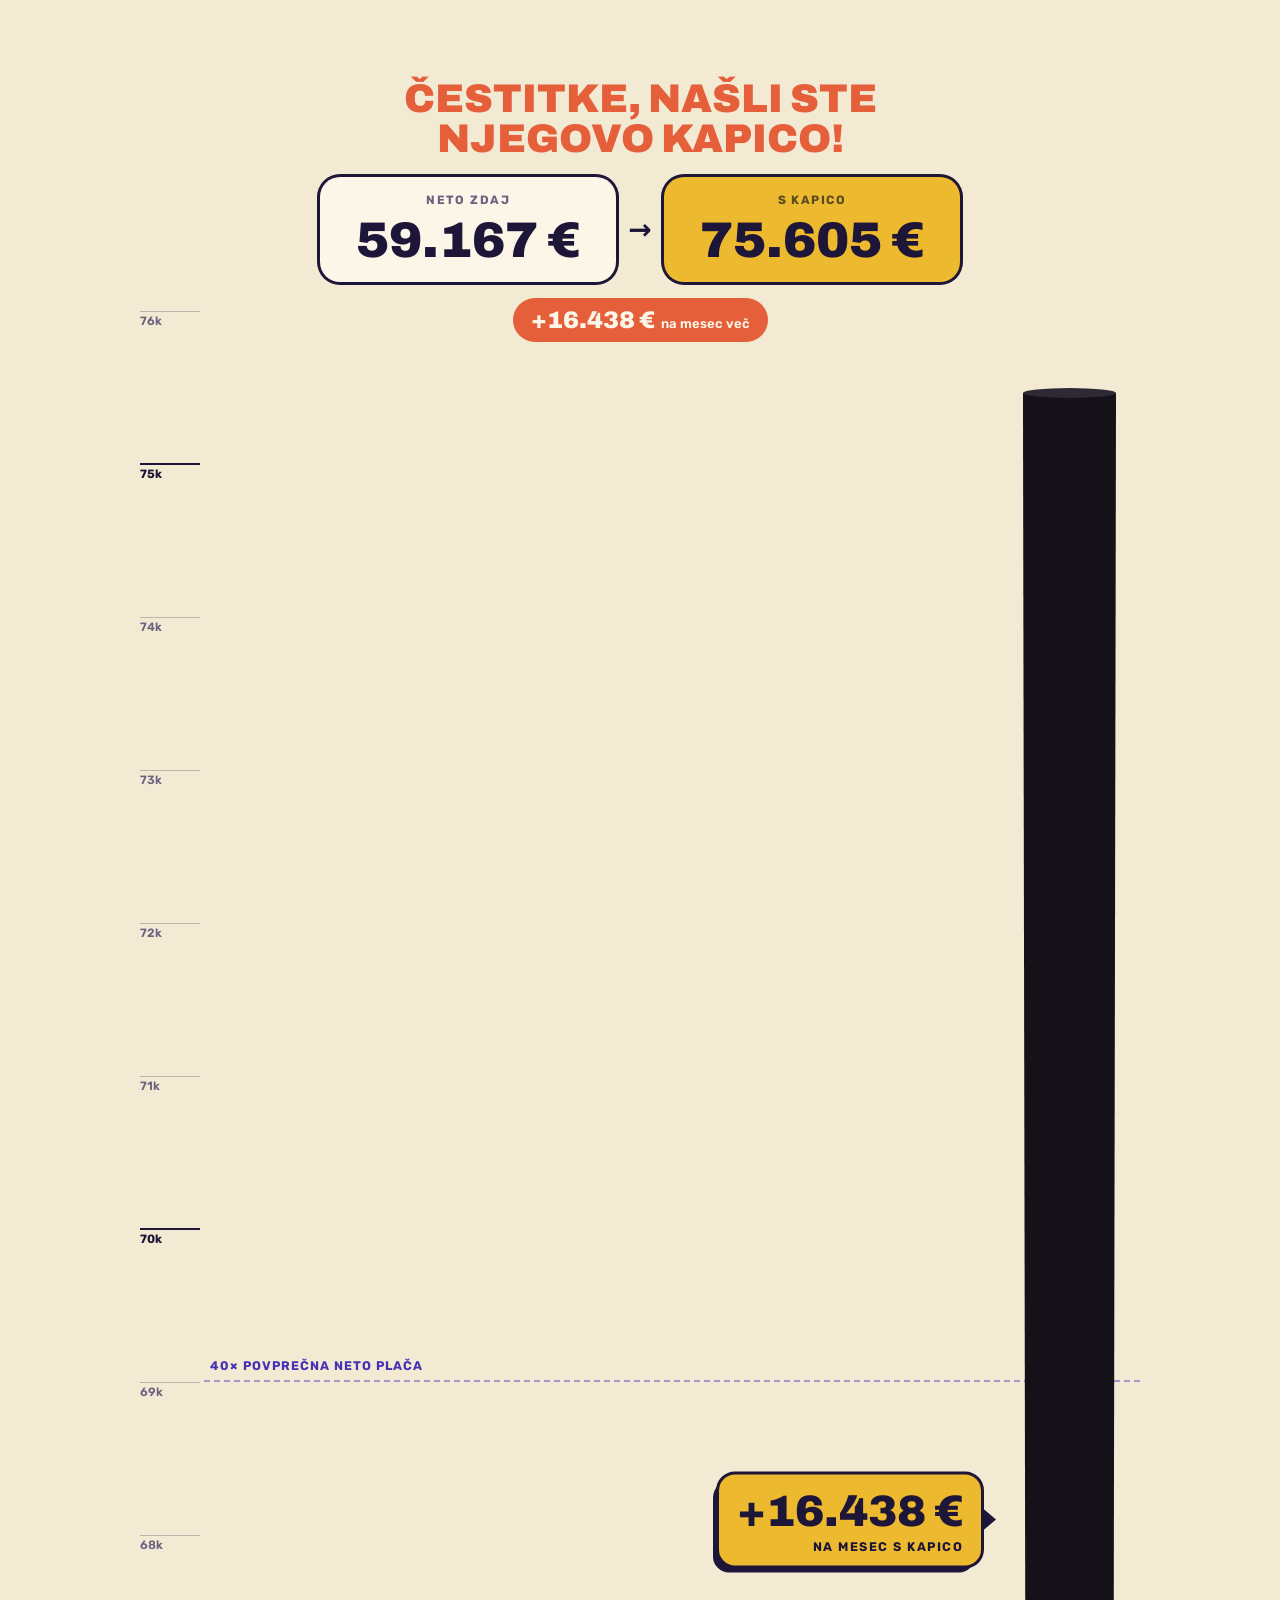
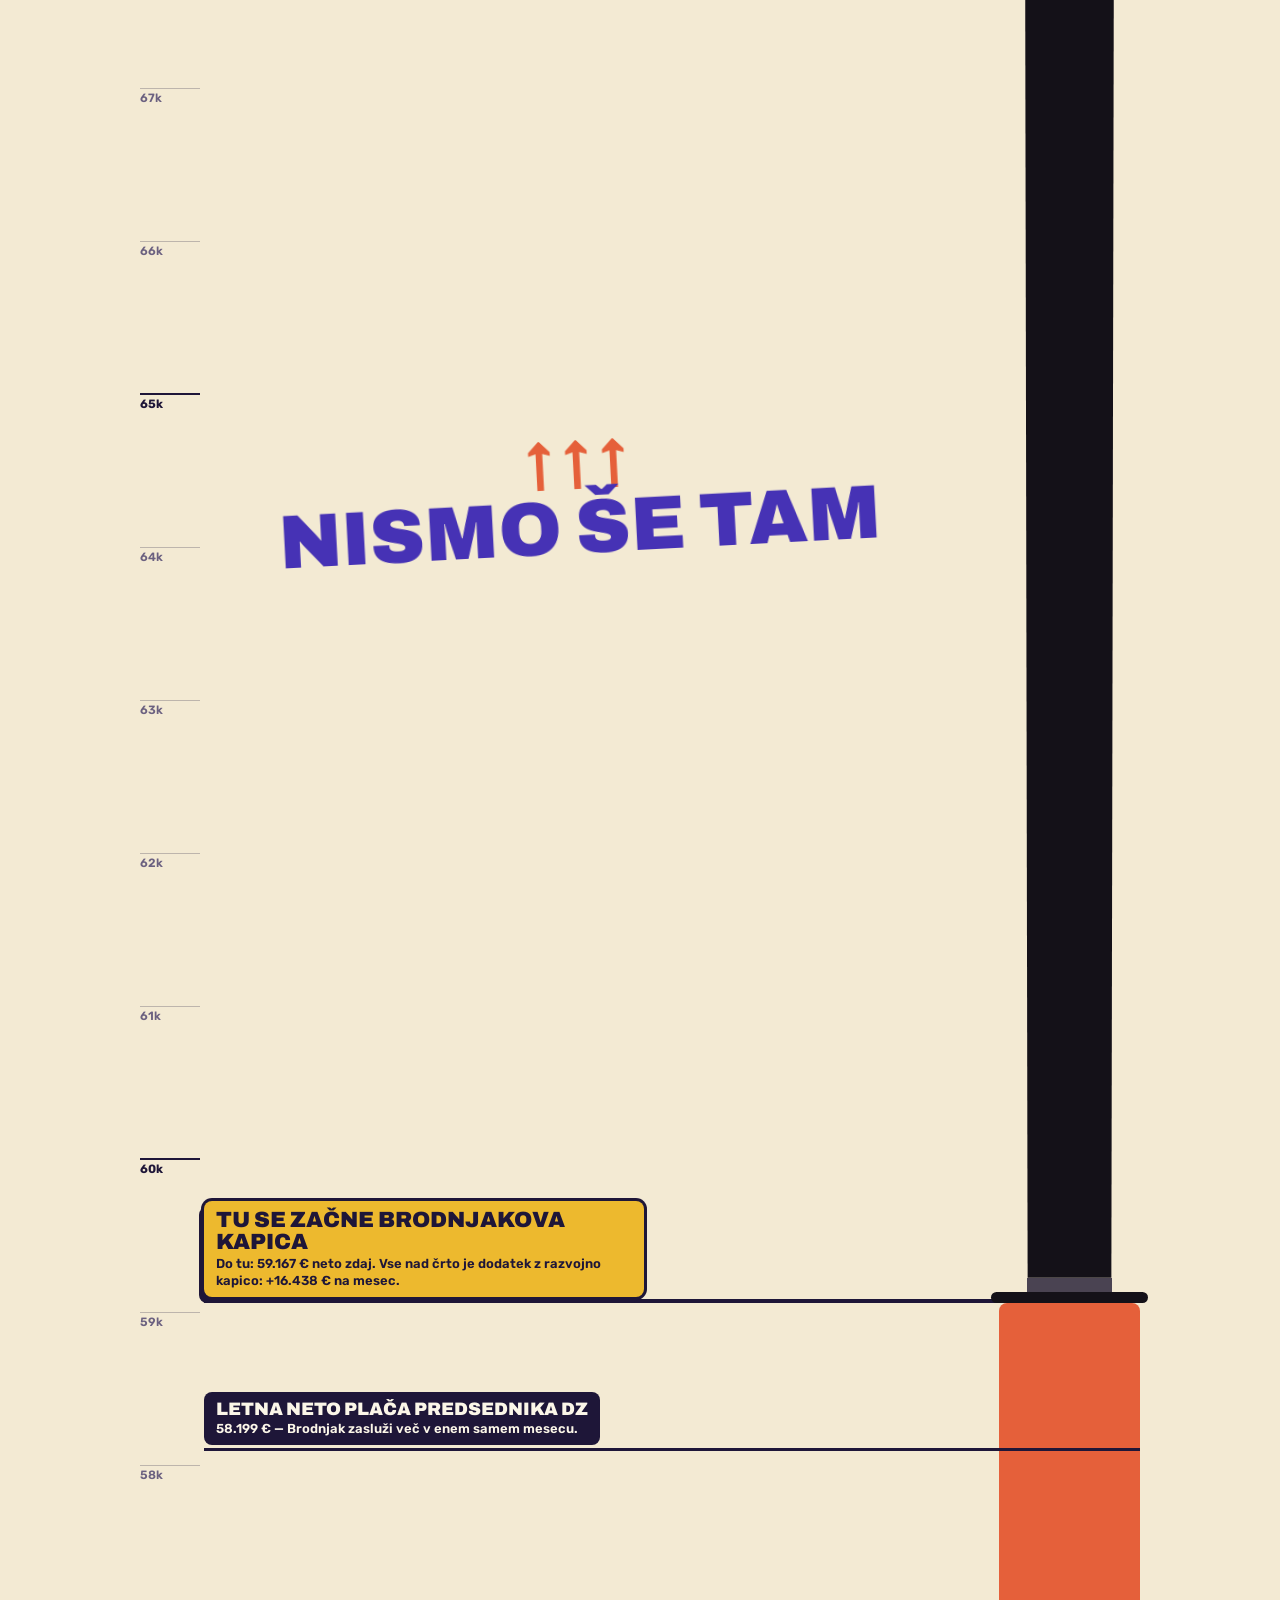
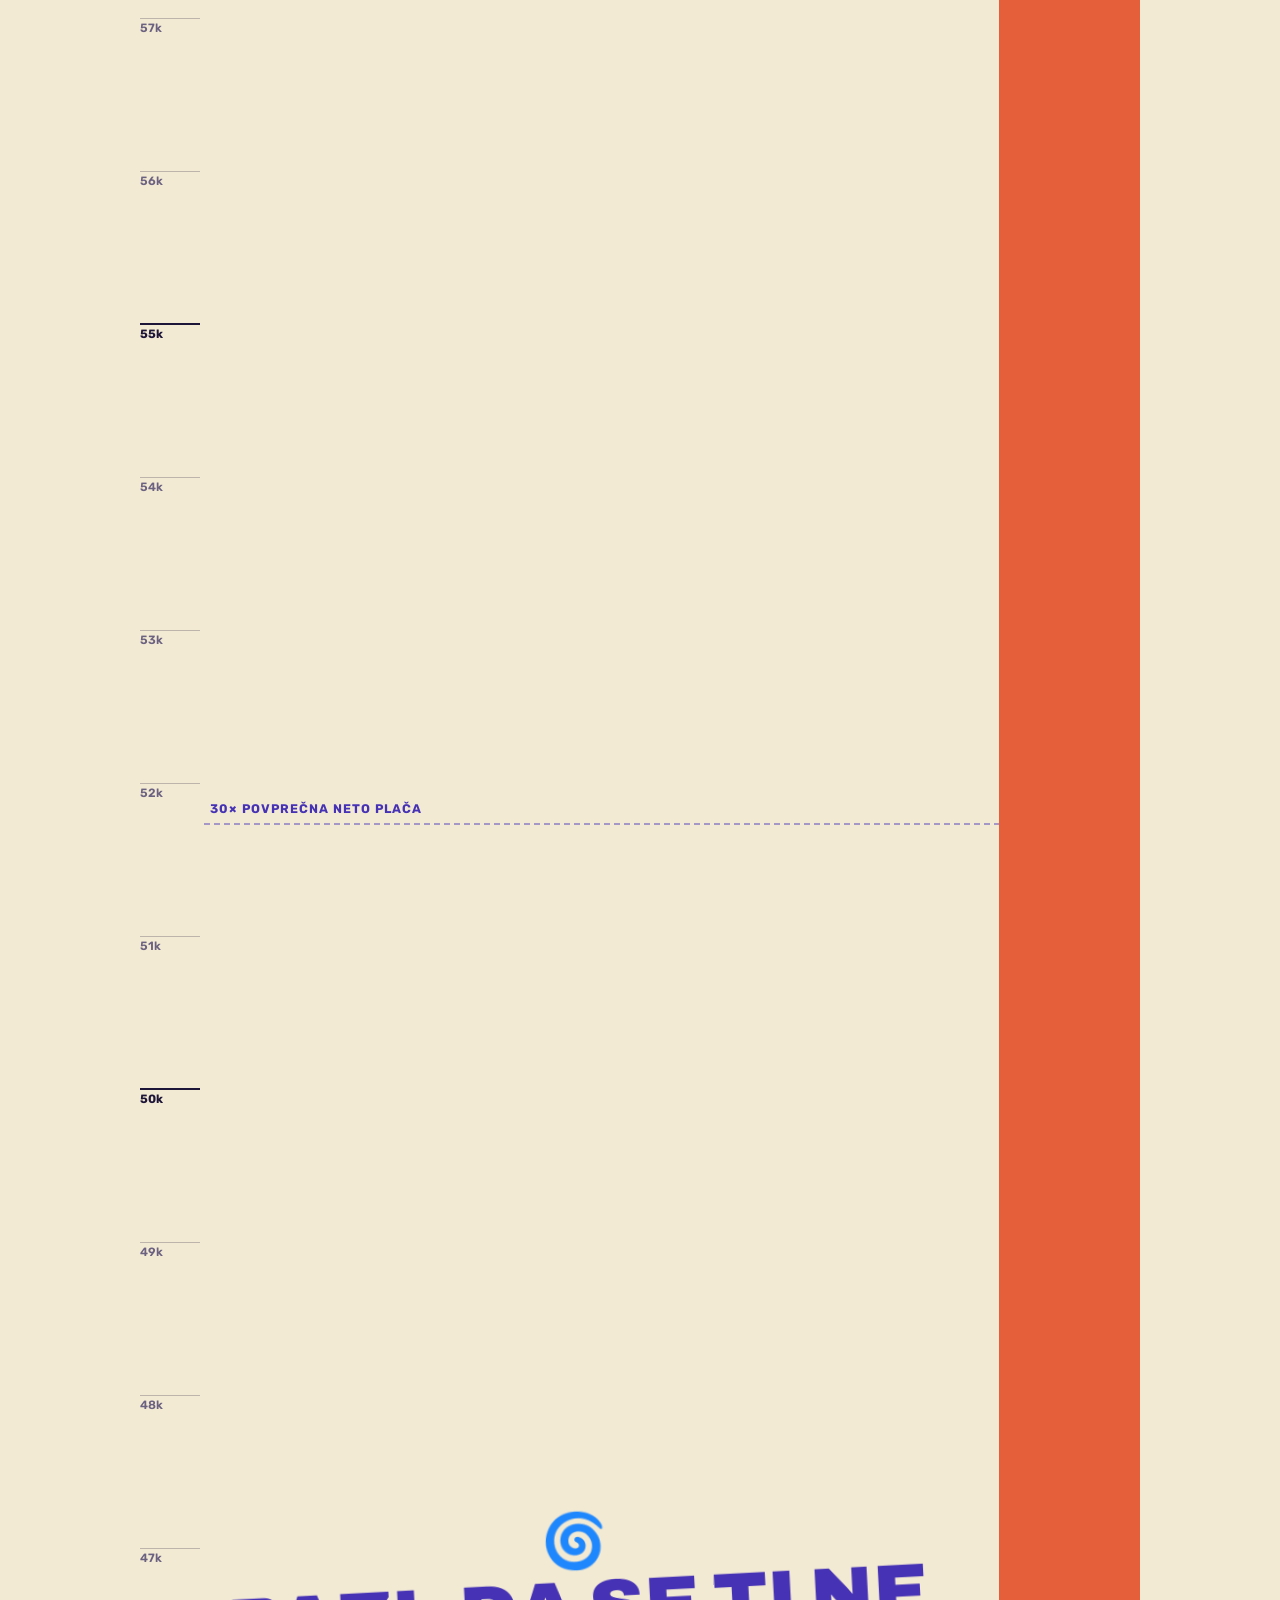
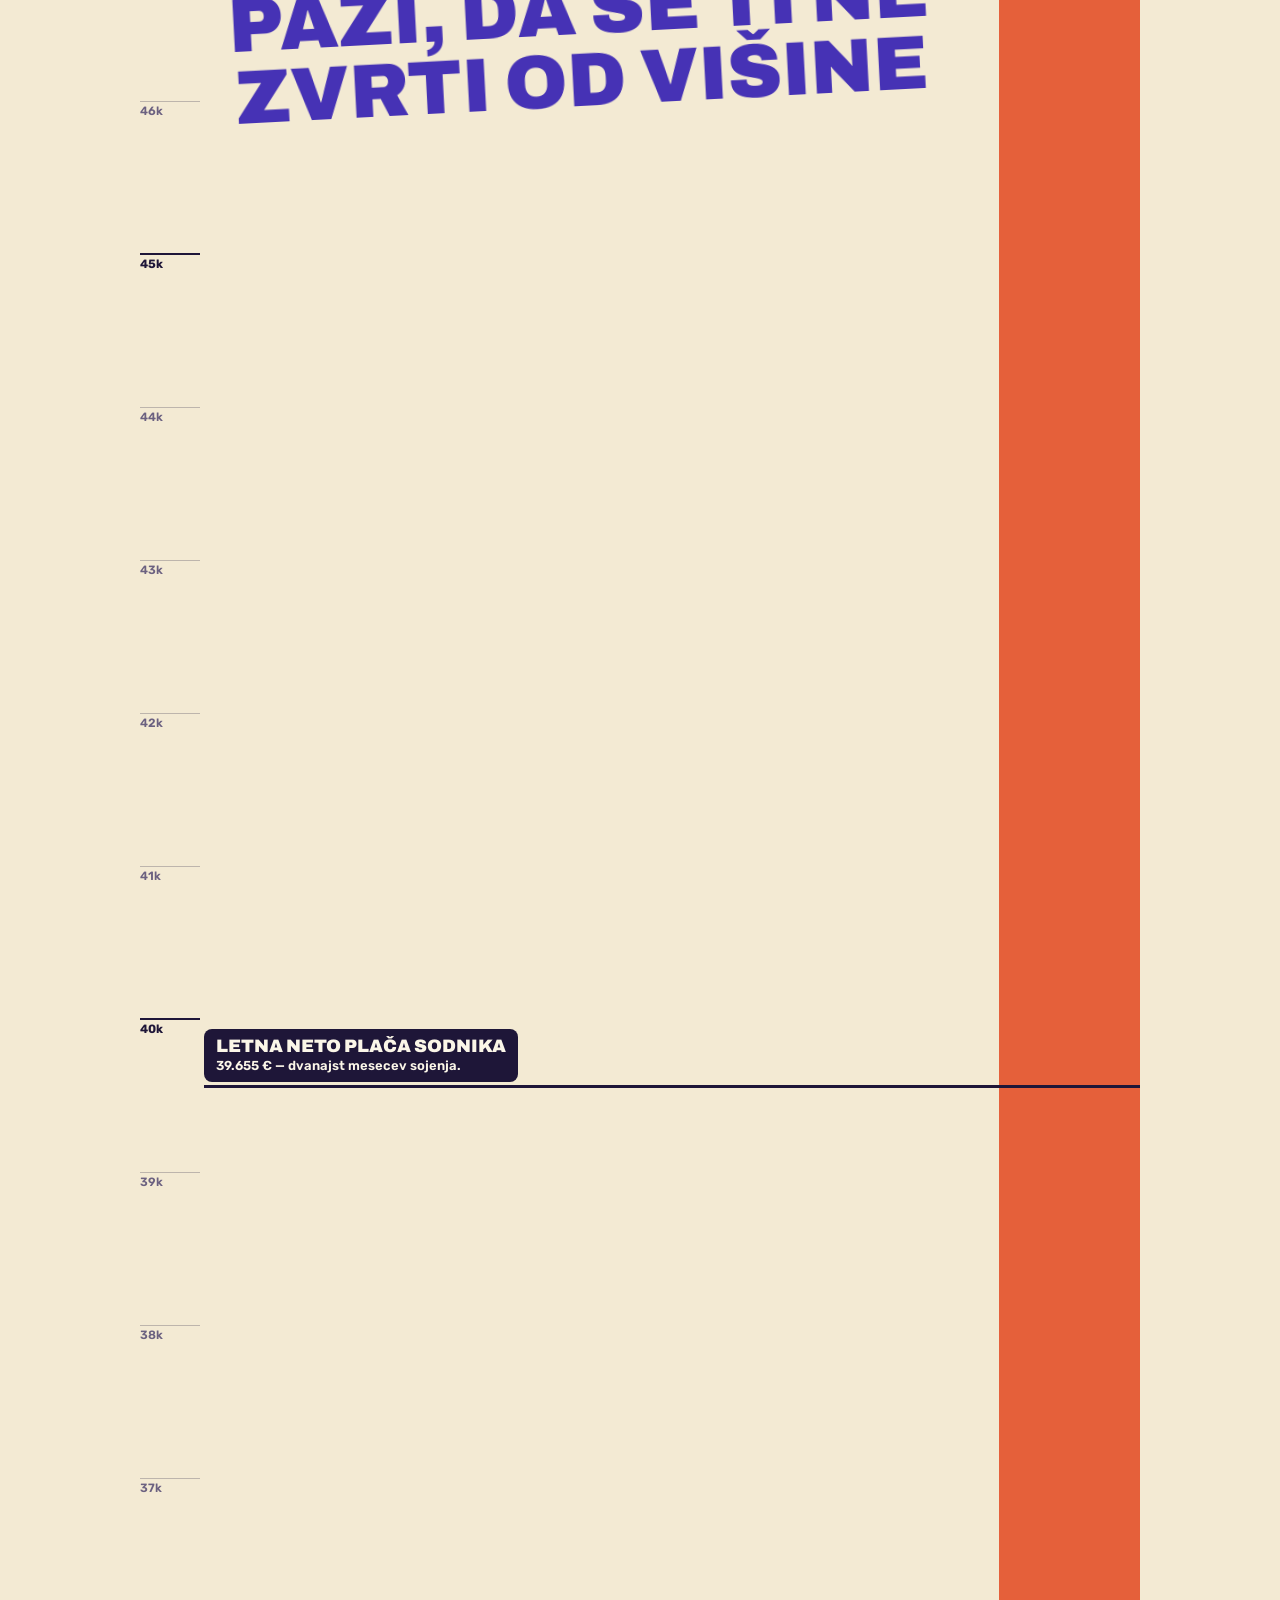
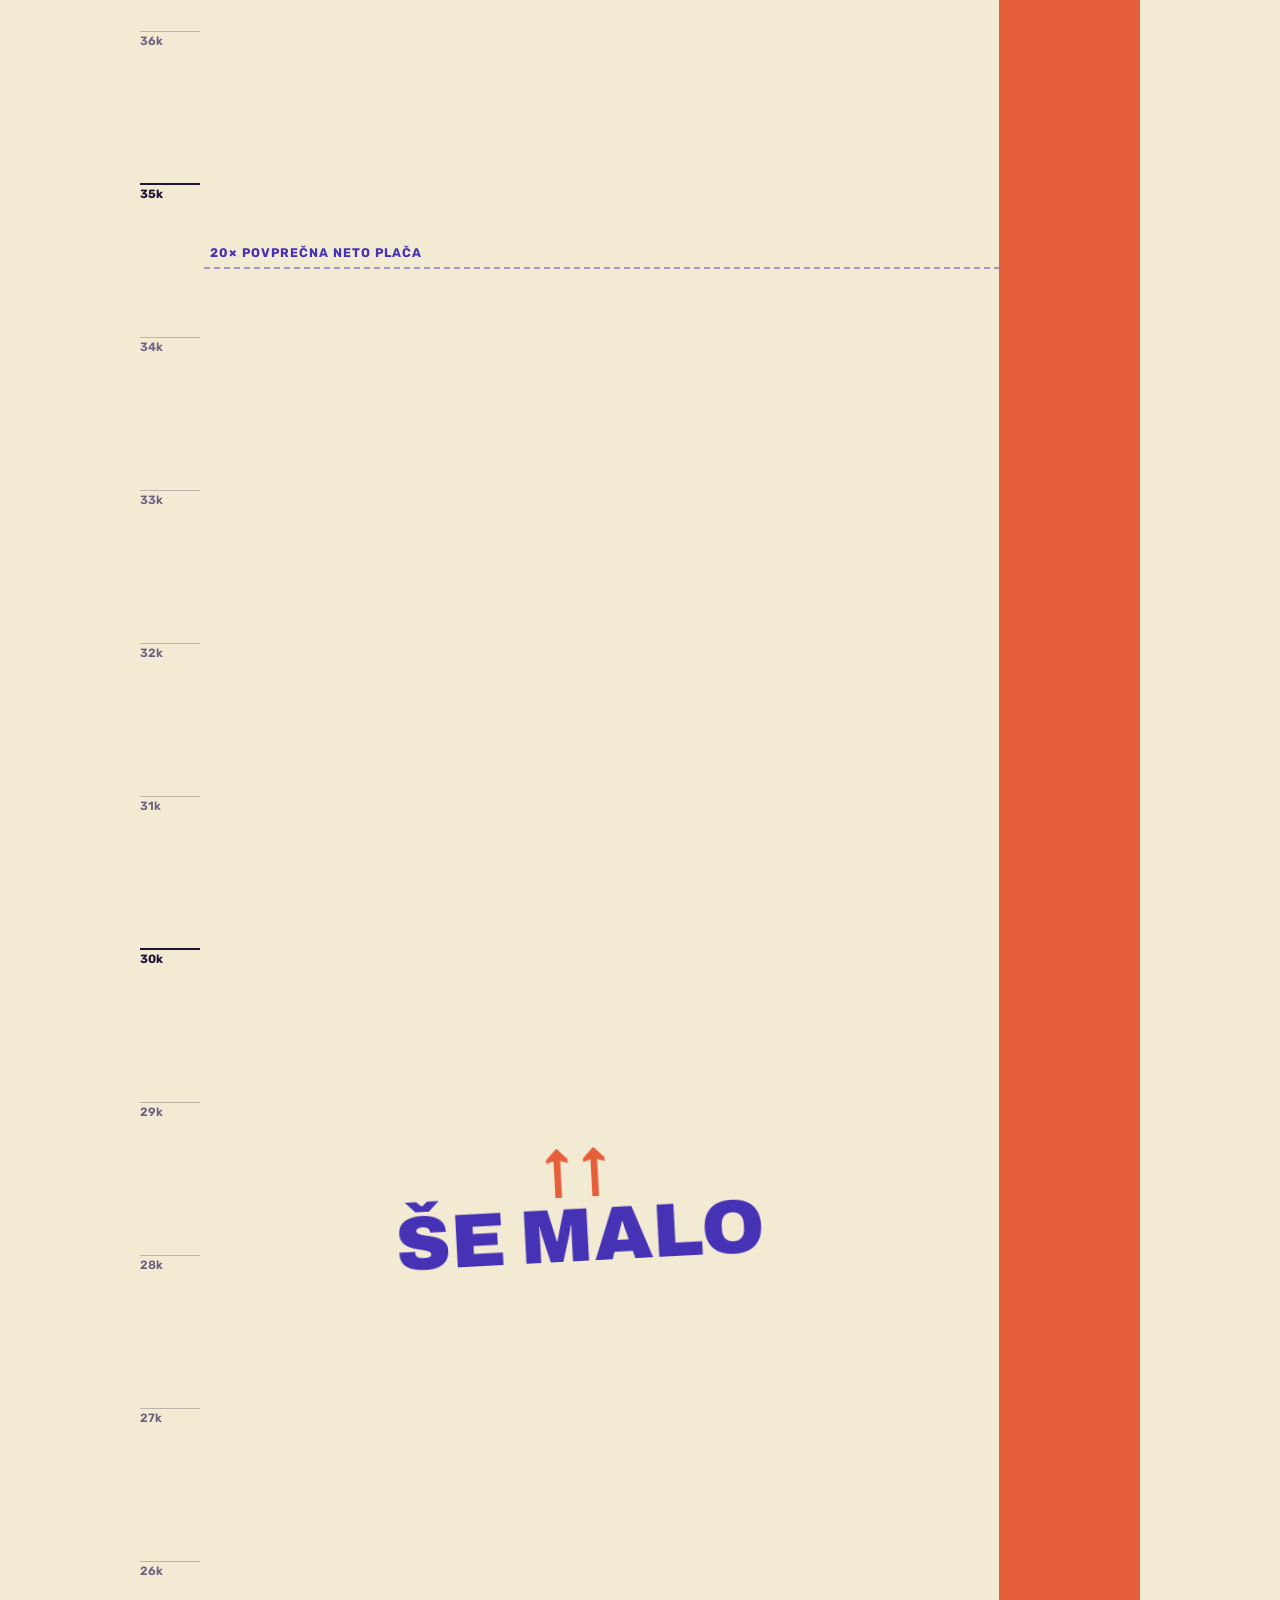
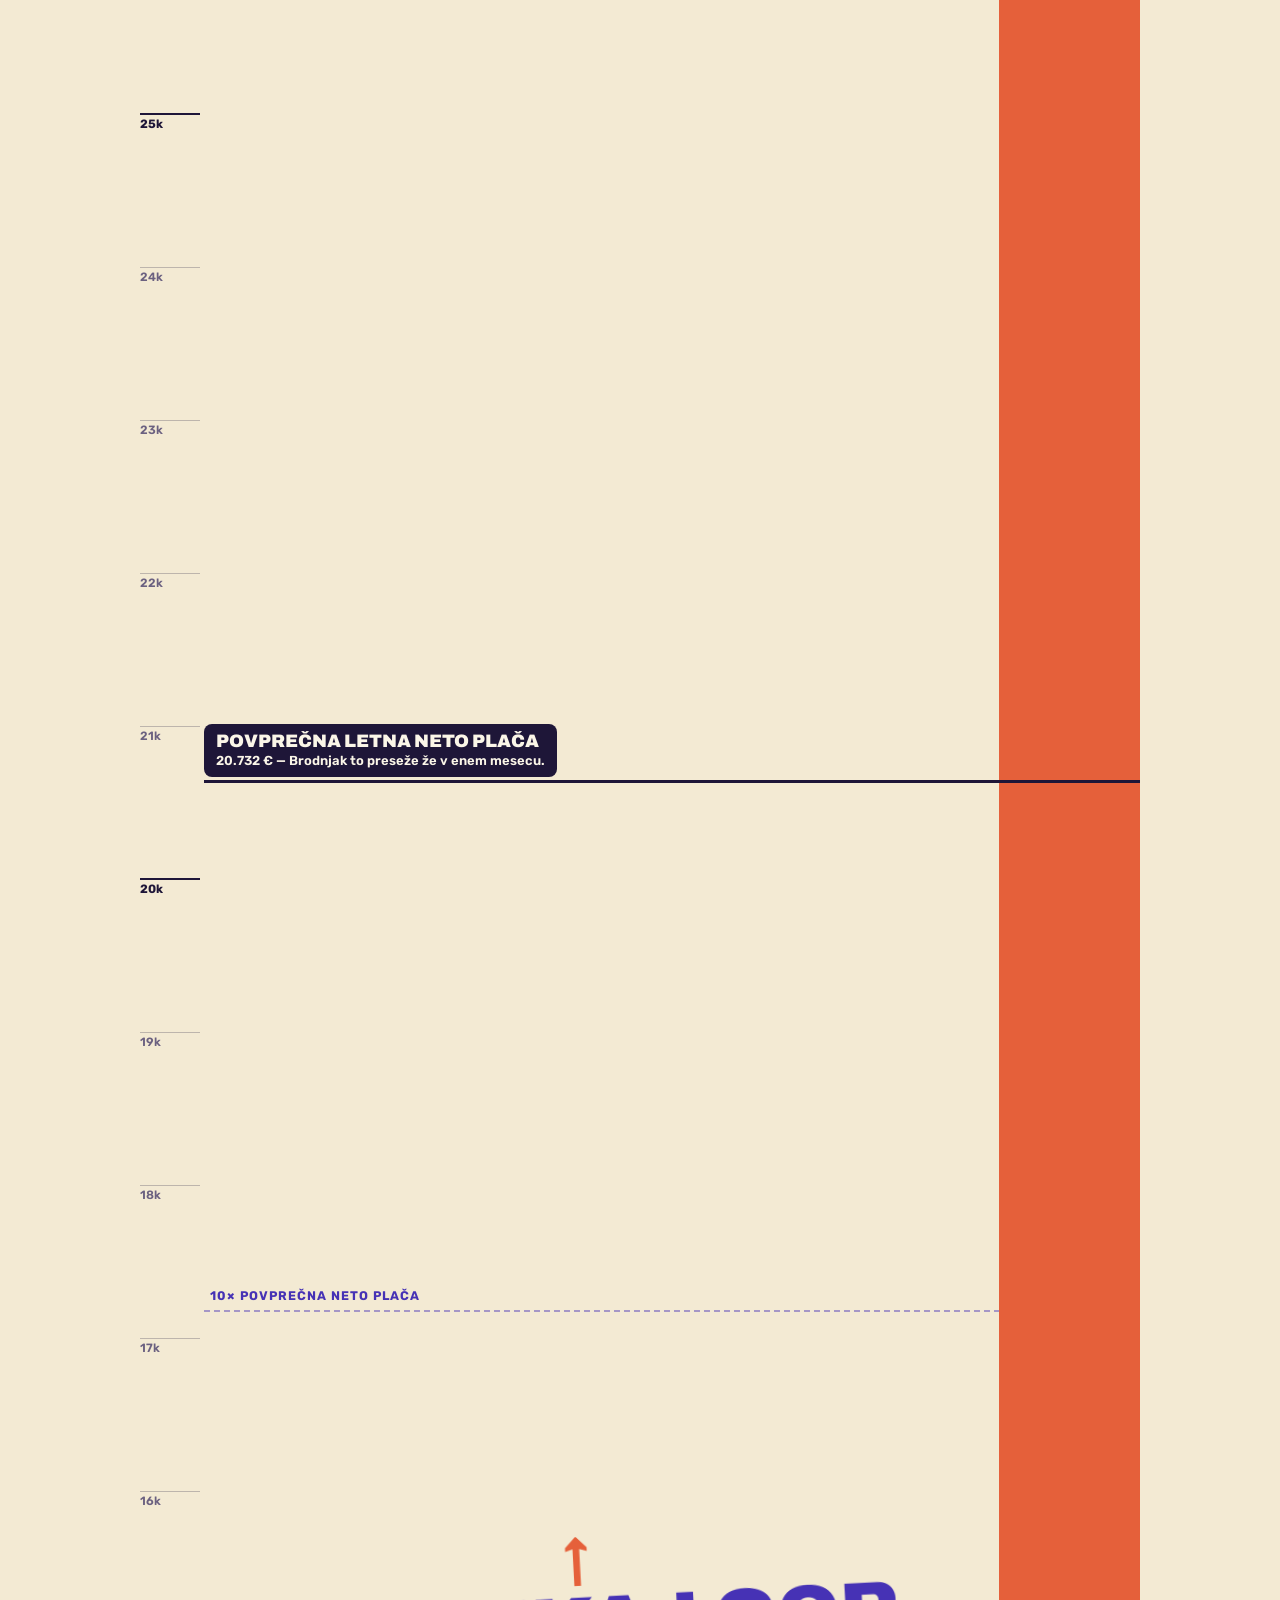
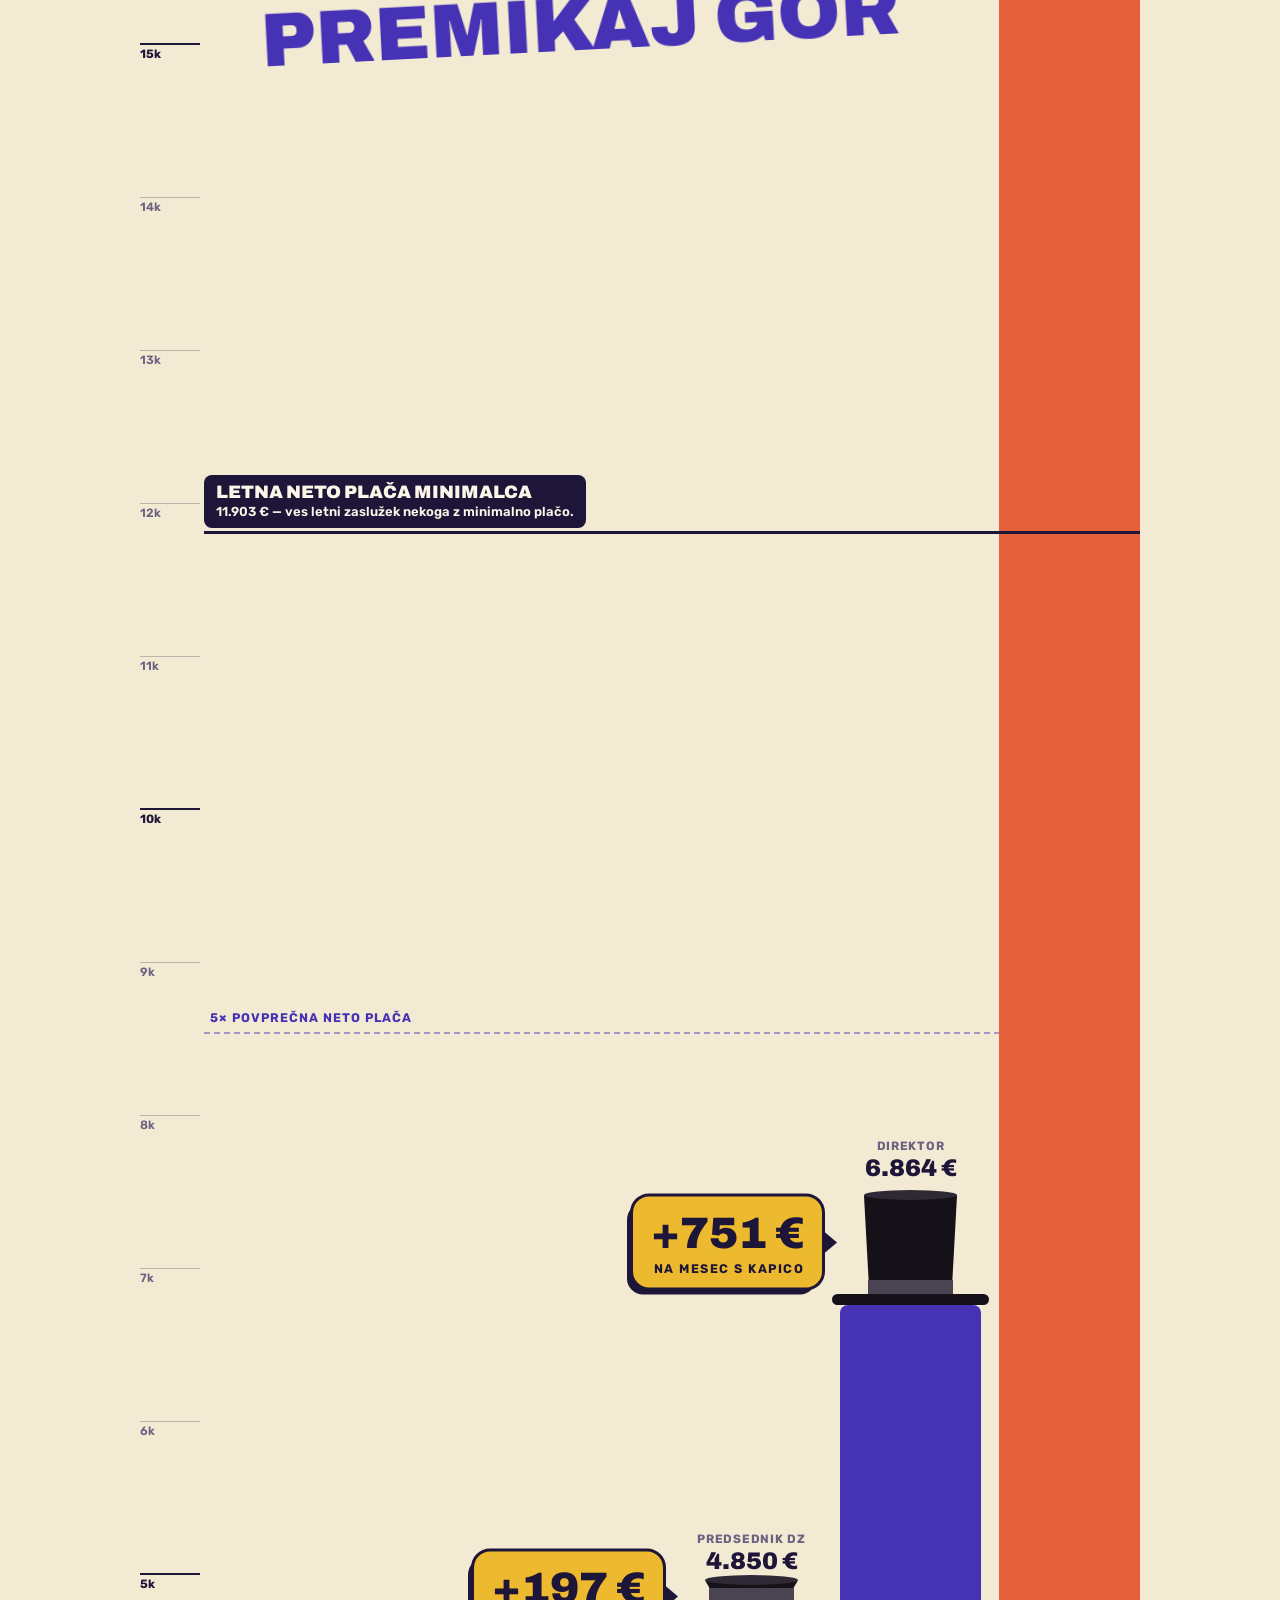
==== commit b4d140d3: "Animiran logotip: večje platno, da se črke ob priletu ne odrežejo Co-Authored-By: Claude Opus 5.5 <n" ====
--- a/index.html
+++ b/index.html
@@ -171,7 +171,9 @@
 .btn.share.pop b{animation:sharePop .5s cubic-bezier(.2,1.6,.4,1)}
 @keyframes sharePop{0%{transform:scale(.8)}50%{transform:scale(1.25) rotate(12deg)}100%{transform:none}}
 @media (prefers-reduced-motion:reduce){.btn.share,.btn.morelink,.btn.share b,.btn.morelink b{transition:none}.btn.share.pop b{animation:none}}
-.cta-in img.anim-logo{width:clamp(200px,26vw,320px);height:auto;aspect-ratio:1;flex:none;overflow:visible}
+.cta-in .anim-logo{position:relative;display:block;width:clamp(200px,26vw,320px);aspect-ratio:1;flex:none}
+/* platno animacije je 2600/1280 večje od logotipa, da se črke ob priletu ne odrežejo */
+.cta-in .anim-img{position:absolute;left:-51.5625%;top:-51.5625%;width:203.125%;height:203.125%;max-width:none;pointer-events:none}
 /* ---------- stroški (navpično) ---------- */
 .cost{position:relative}
 .bars.six,.names.six,.icons.six{grid-template-columns:repeat(6,minmax(0,1fr))}
@@ -343,9 +345,9 @@
   .rcpt .stamp{display:none}
   .cta-in{flex-direction:column-reverse;align-items:stretch}
   .cta-btns{grid-template-columns:1fr}
-  .cta-in img.anim-logo{align-self:center}
+  .cta-in .anim-logo{align-self:center}
   .claim-row{flex-direction:column;align-items:flex-start;gap:16px}
-  .cta-in img.anim-logo{width:min(240px,64vw)}
+  .cta-in .anim-logo{width:min(240px,64vw)}
   .hud .pill{display:none}
   .brand img{width:46px;height:46px}
   .top-lbl .n{display:none}
@@ -410,7 +412,7 @@
           <a class="btn morelink" href="https://protiunicevanju.si/" target="_blank" rel="noopener"><b class="pu"><img src="assets/protiunicevanju.png" alt=""></b>Več o zakonu</a>
         </div>
       </div>
-      <img class="anim-logo" data-anim="assets/logo-anim.svg" src="[data-uri]" alt="Zakon za bogate">
+      <span class="anim-logo"><img class="anim-img" data-anim="assets/logo-anim.svg" src="[data-uri]" alt="Zakon za bogate"></span>
     </div>
   </div>
 </section>
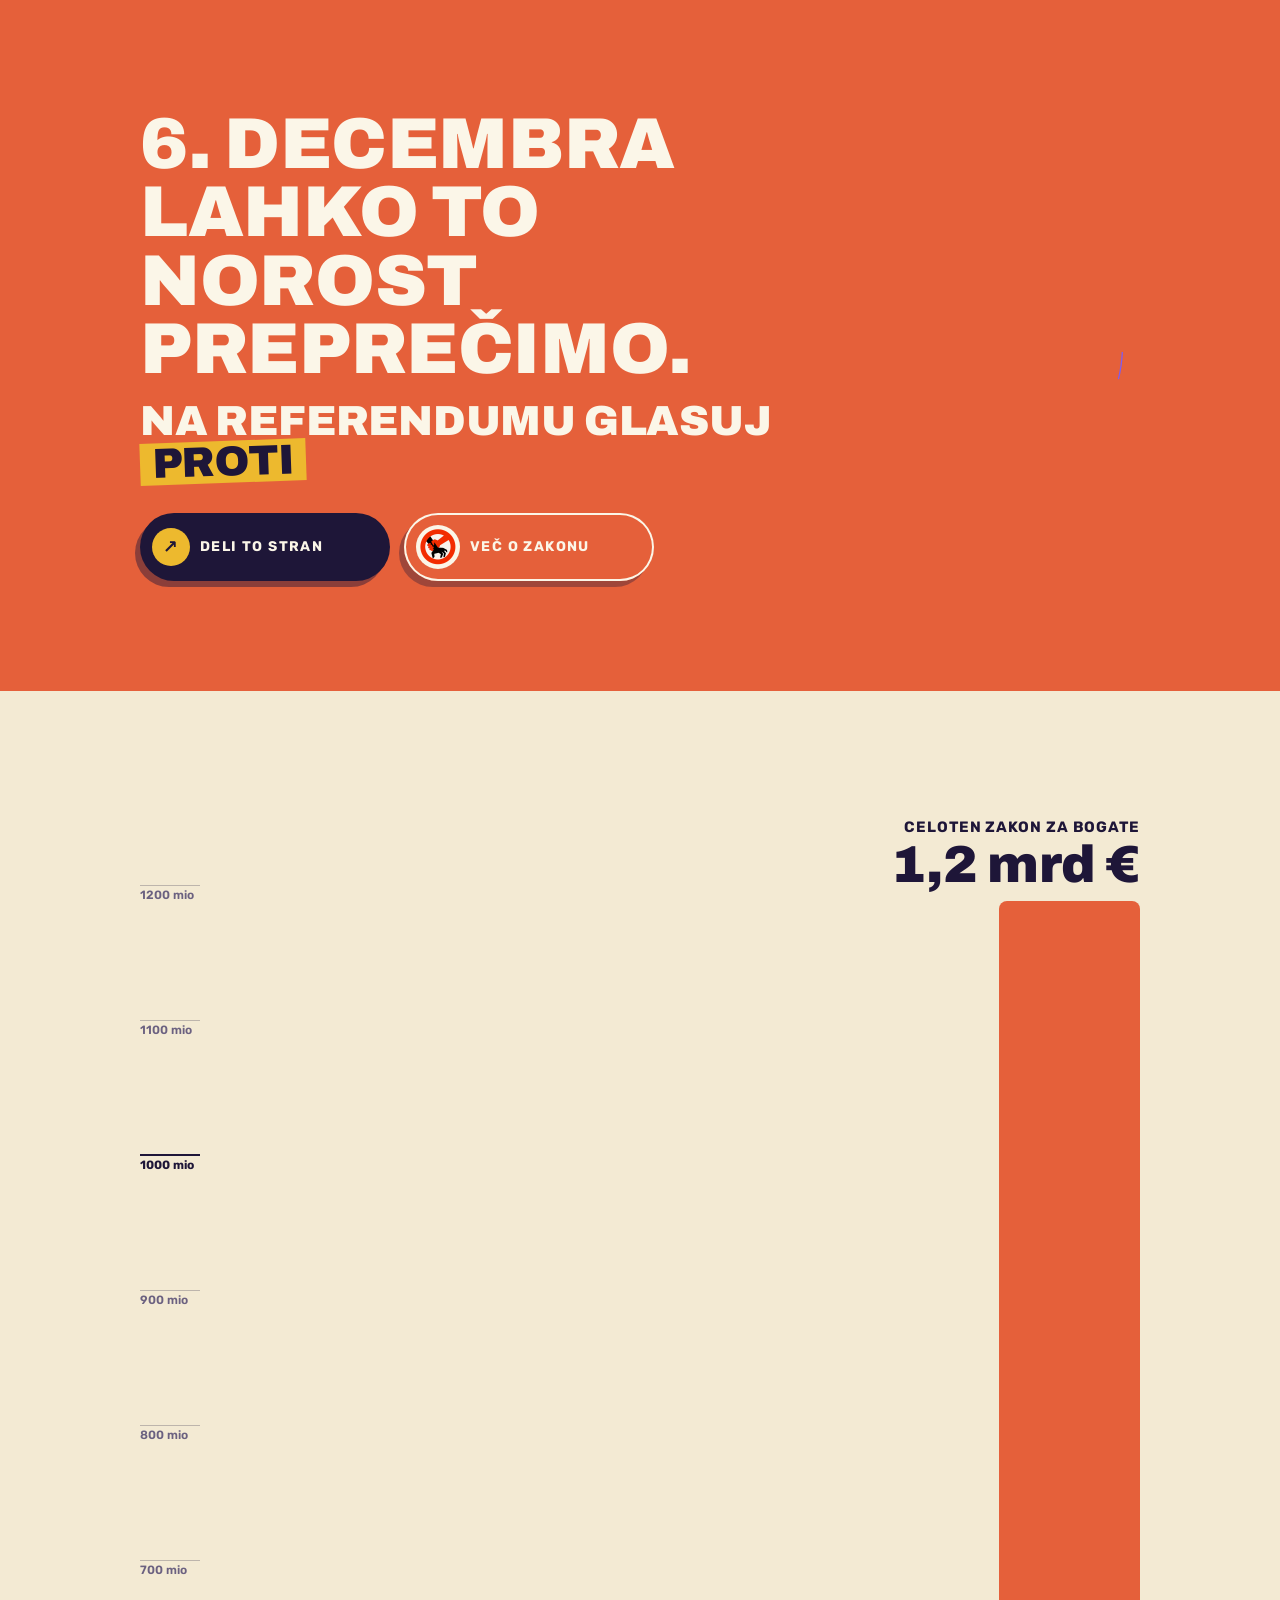
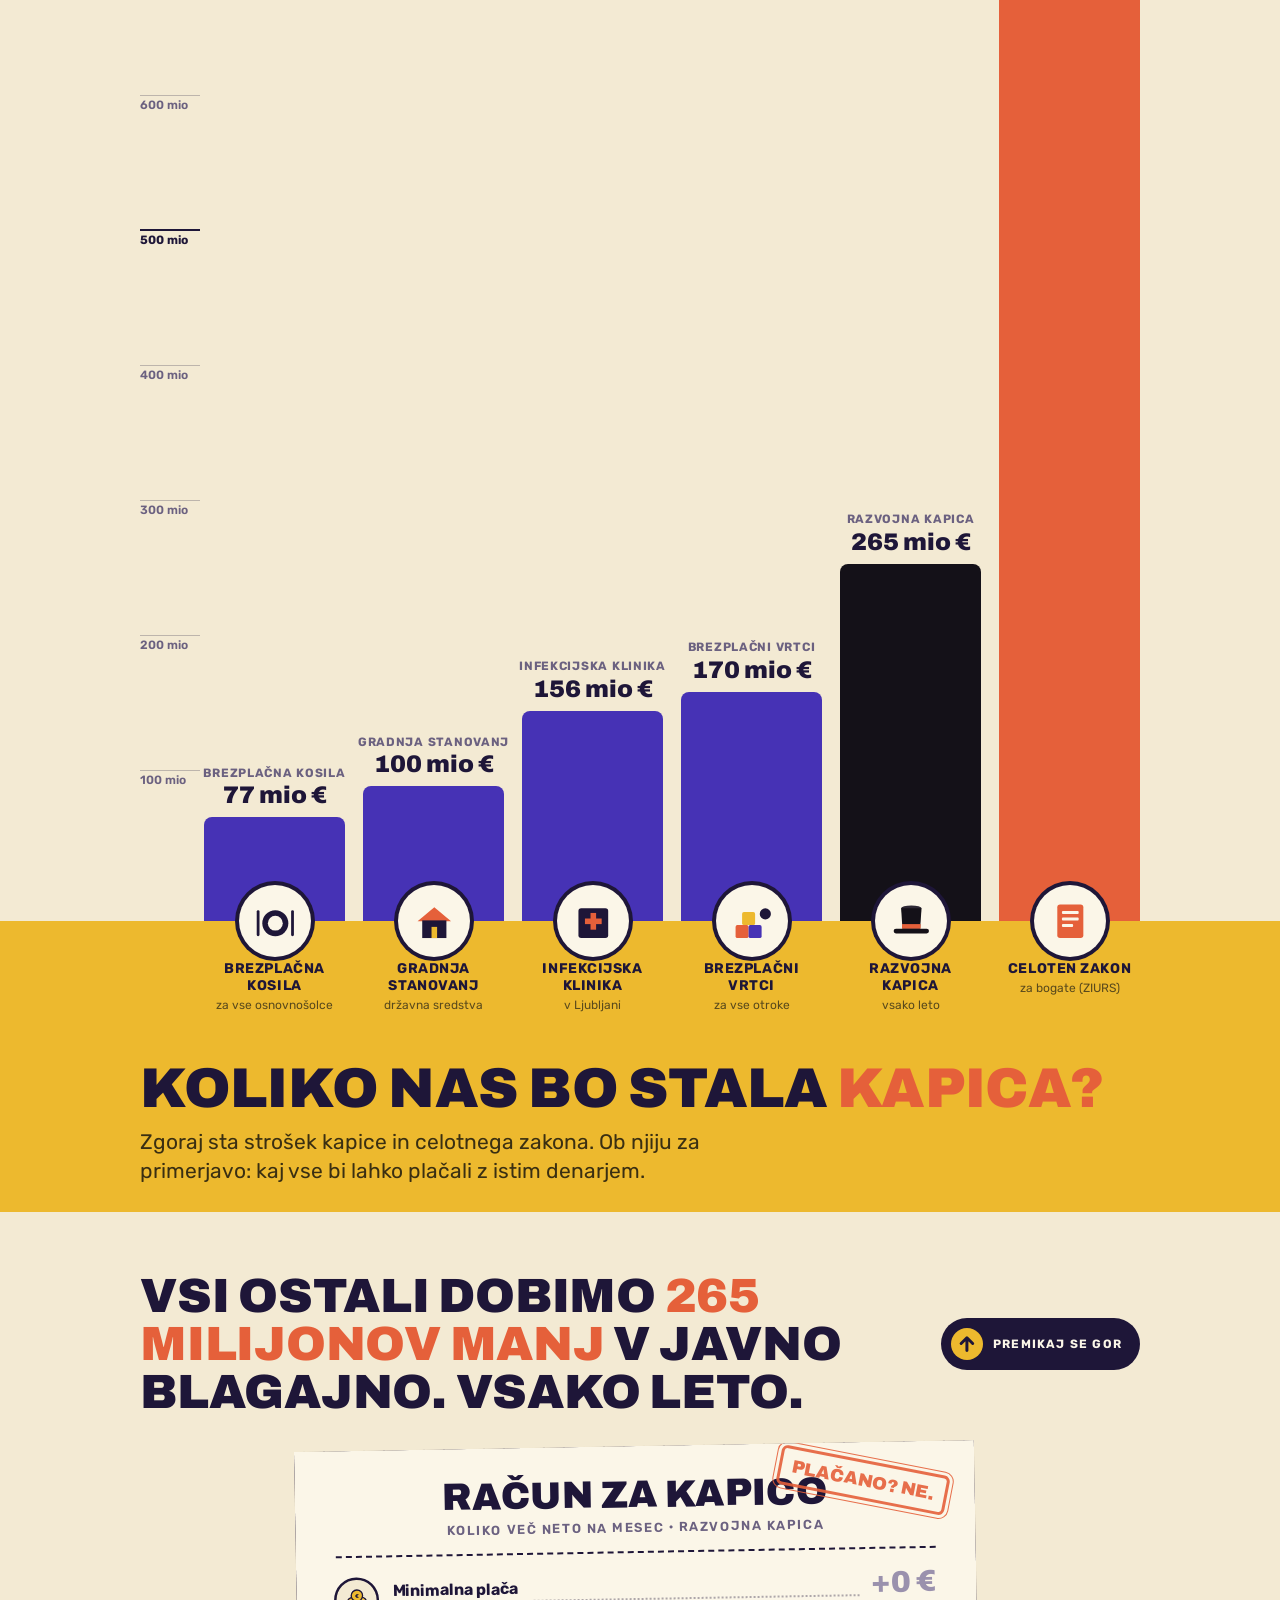
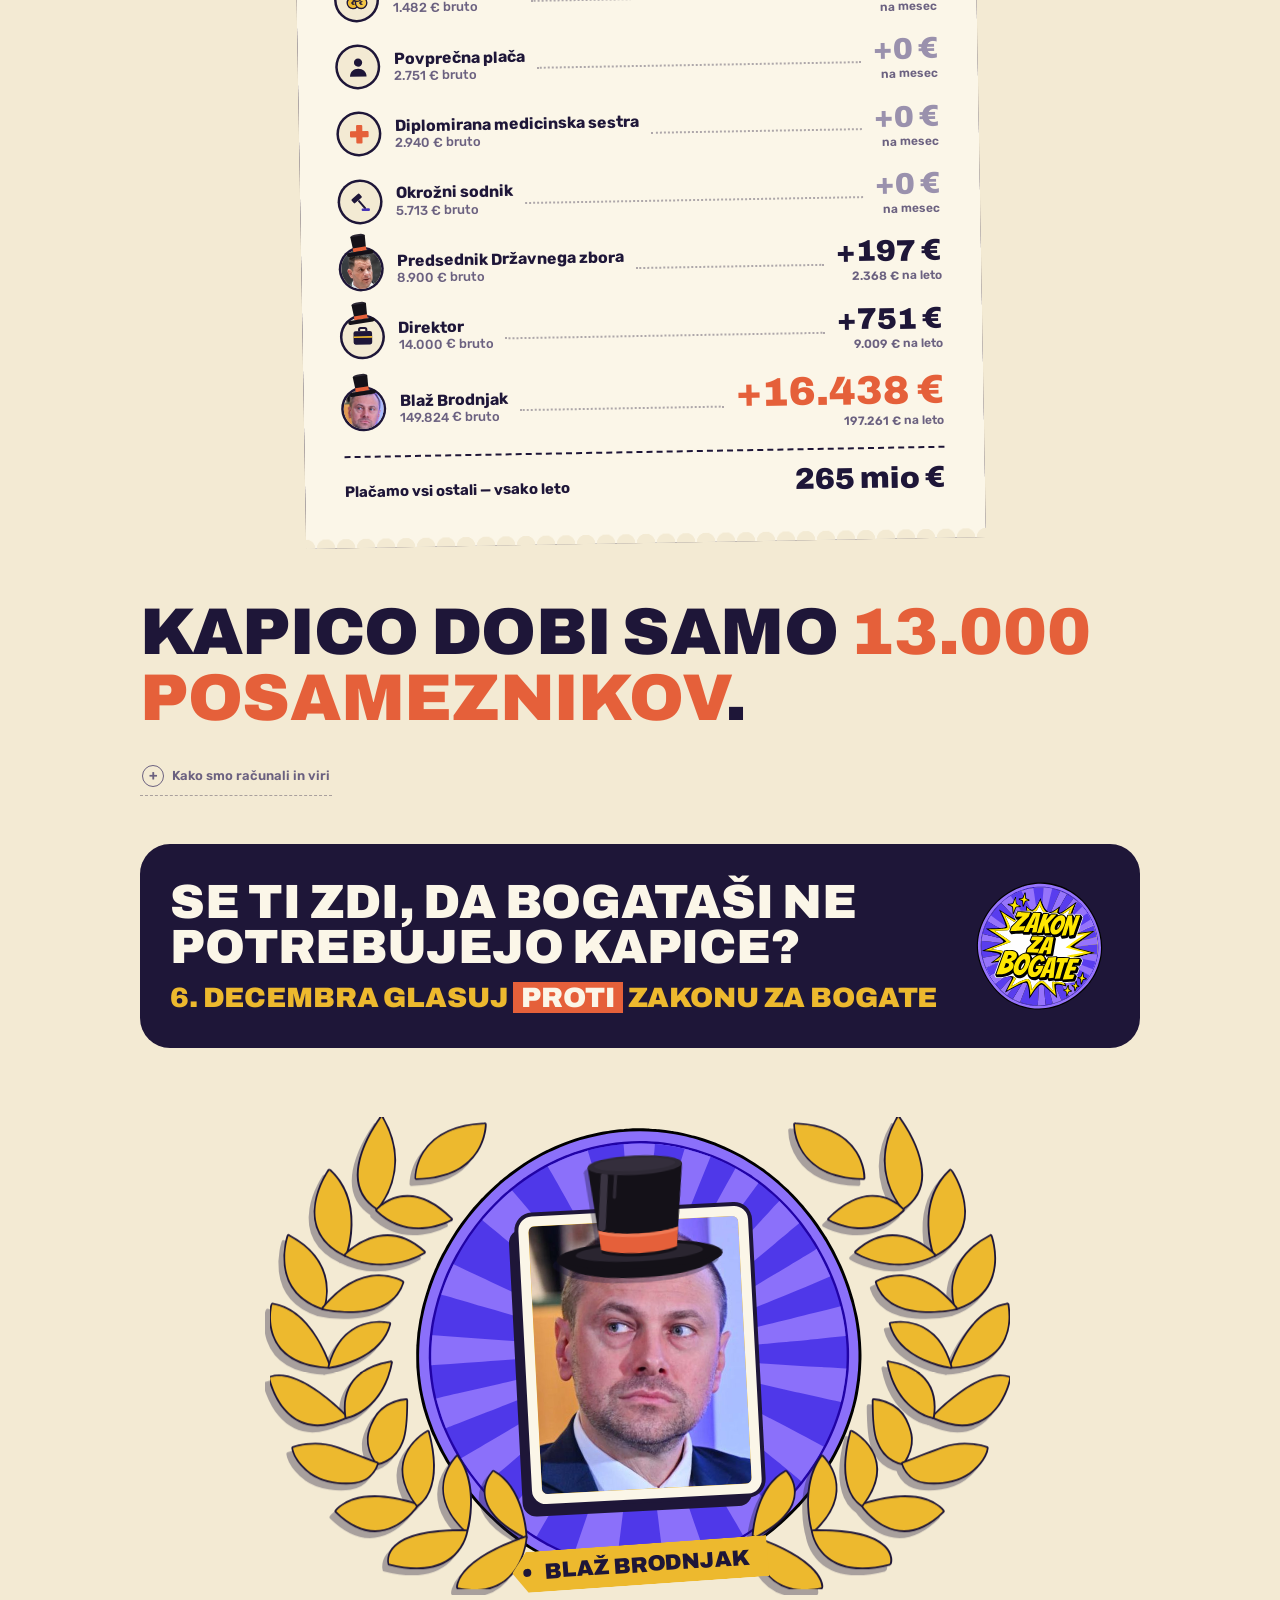
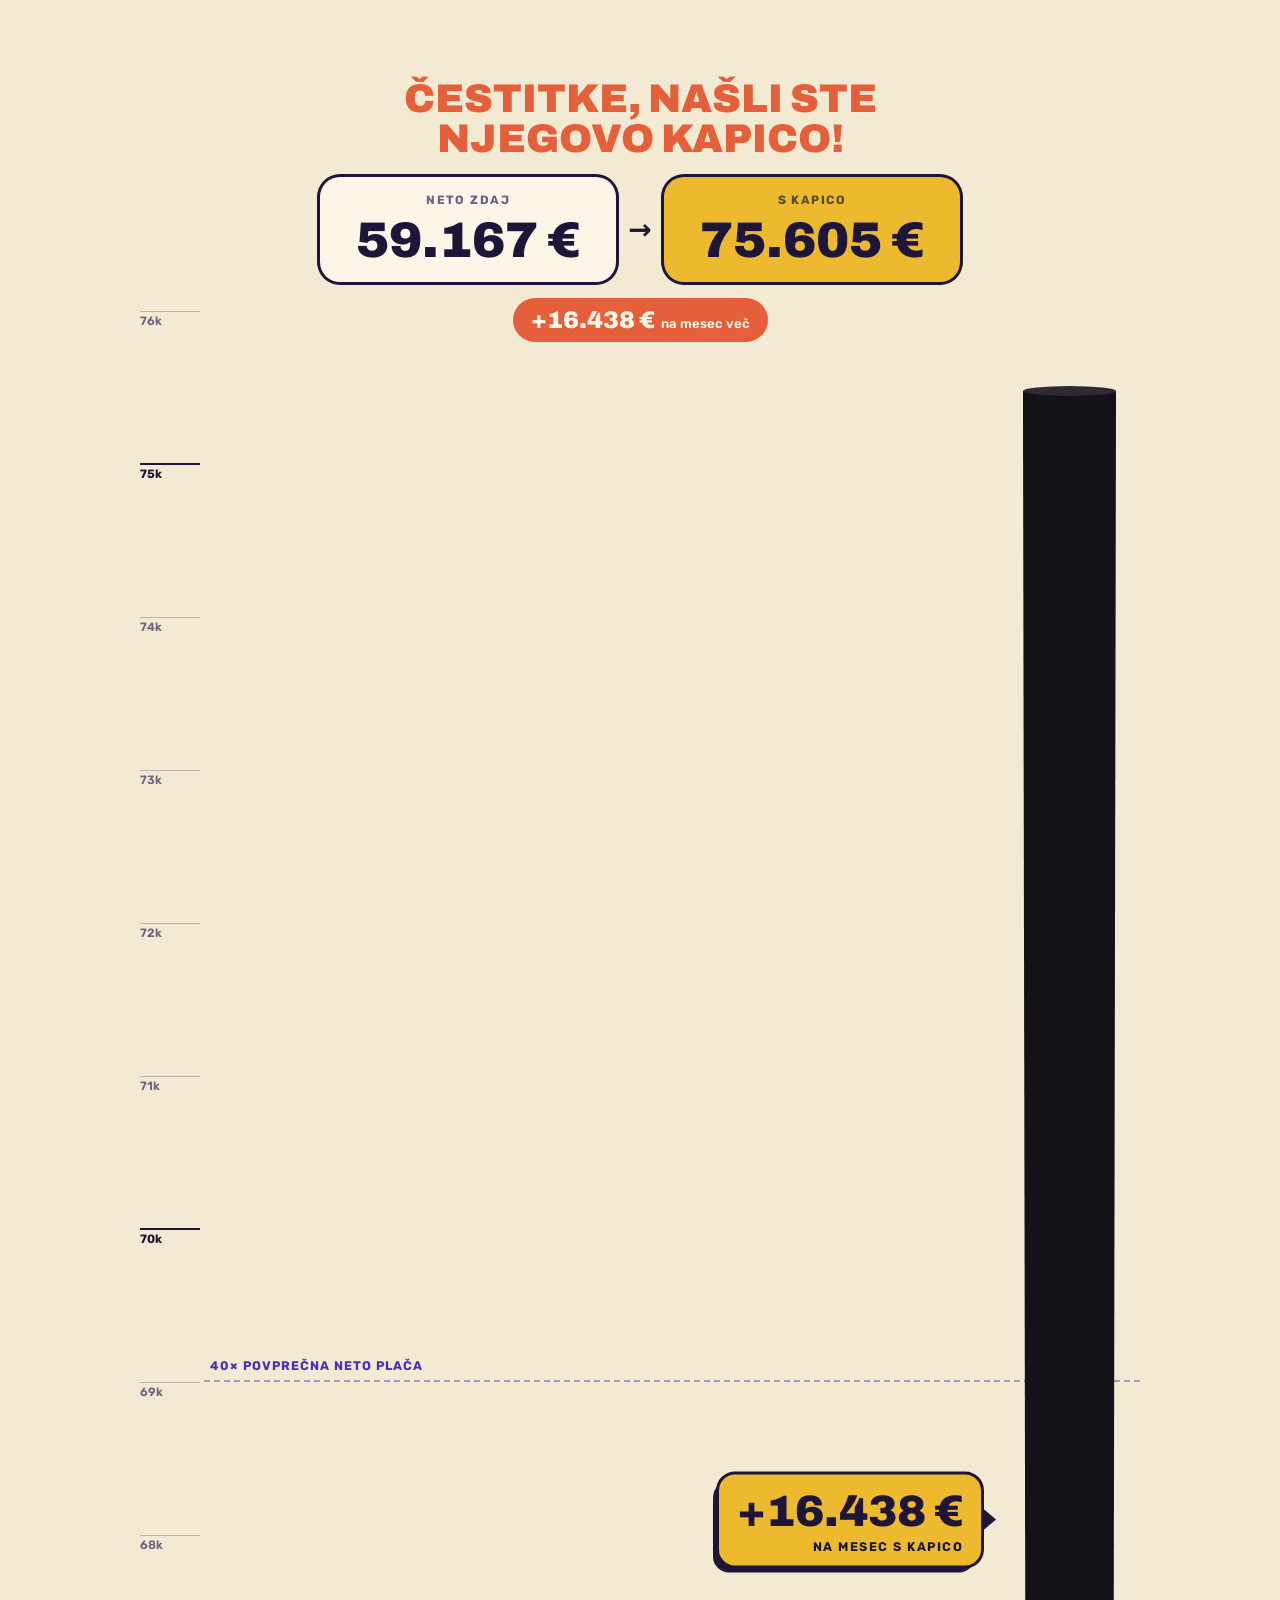
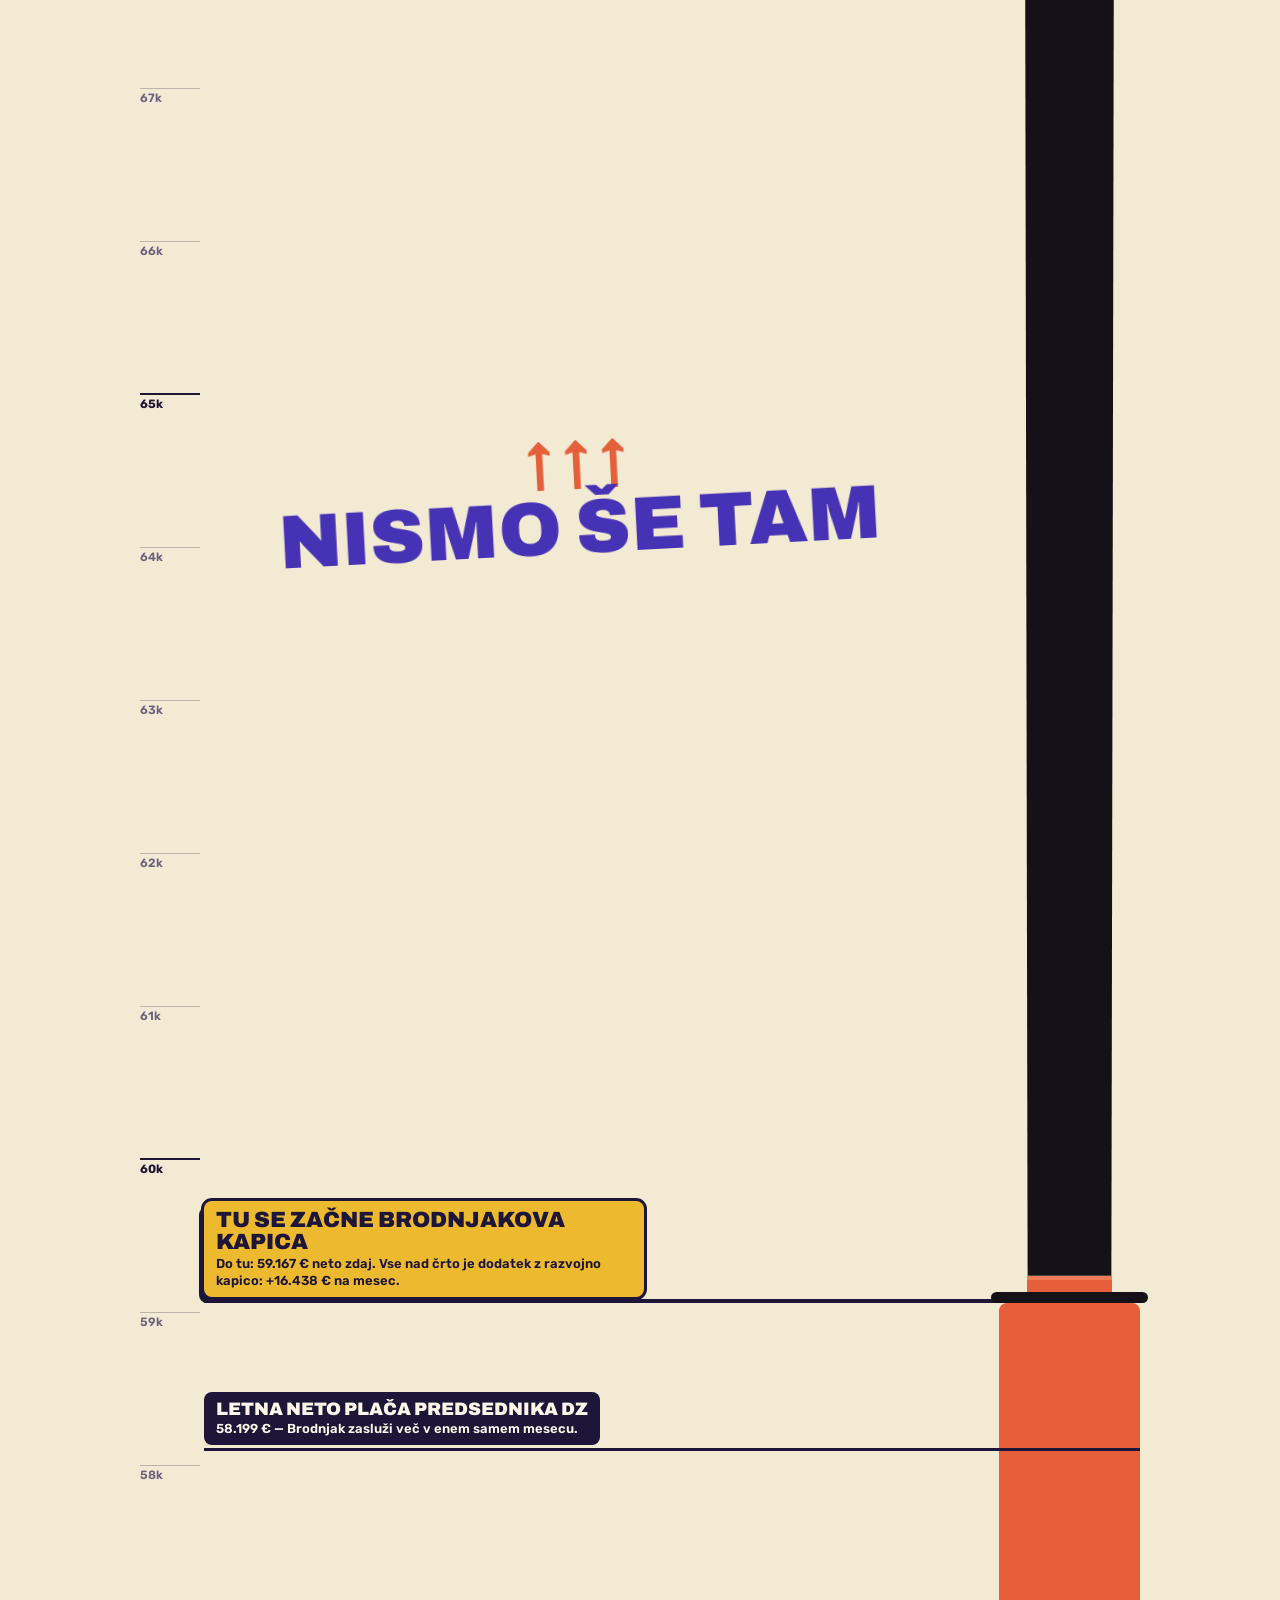
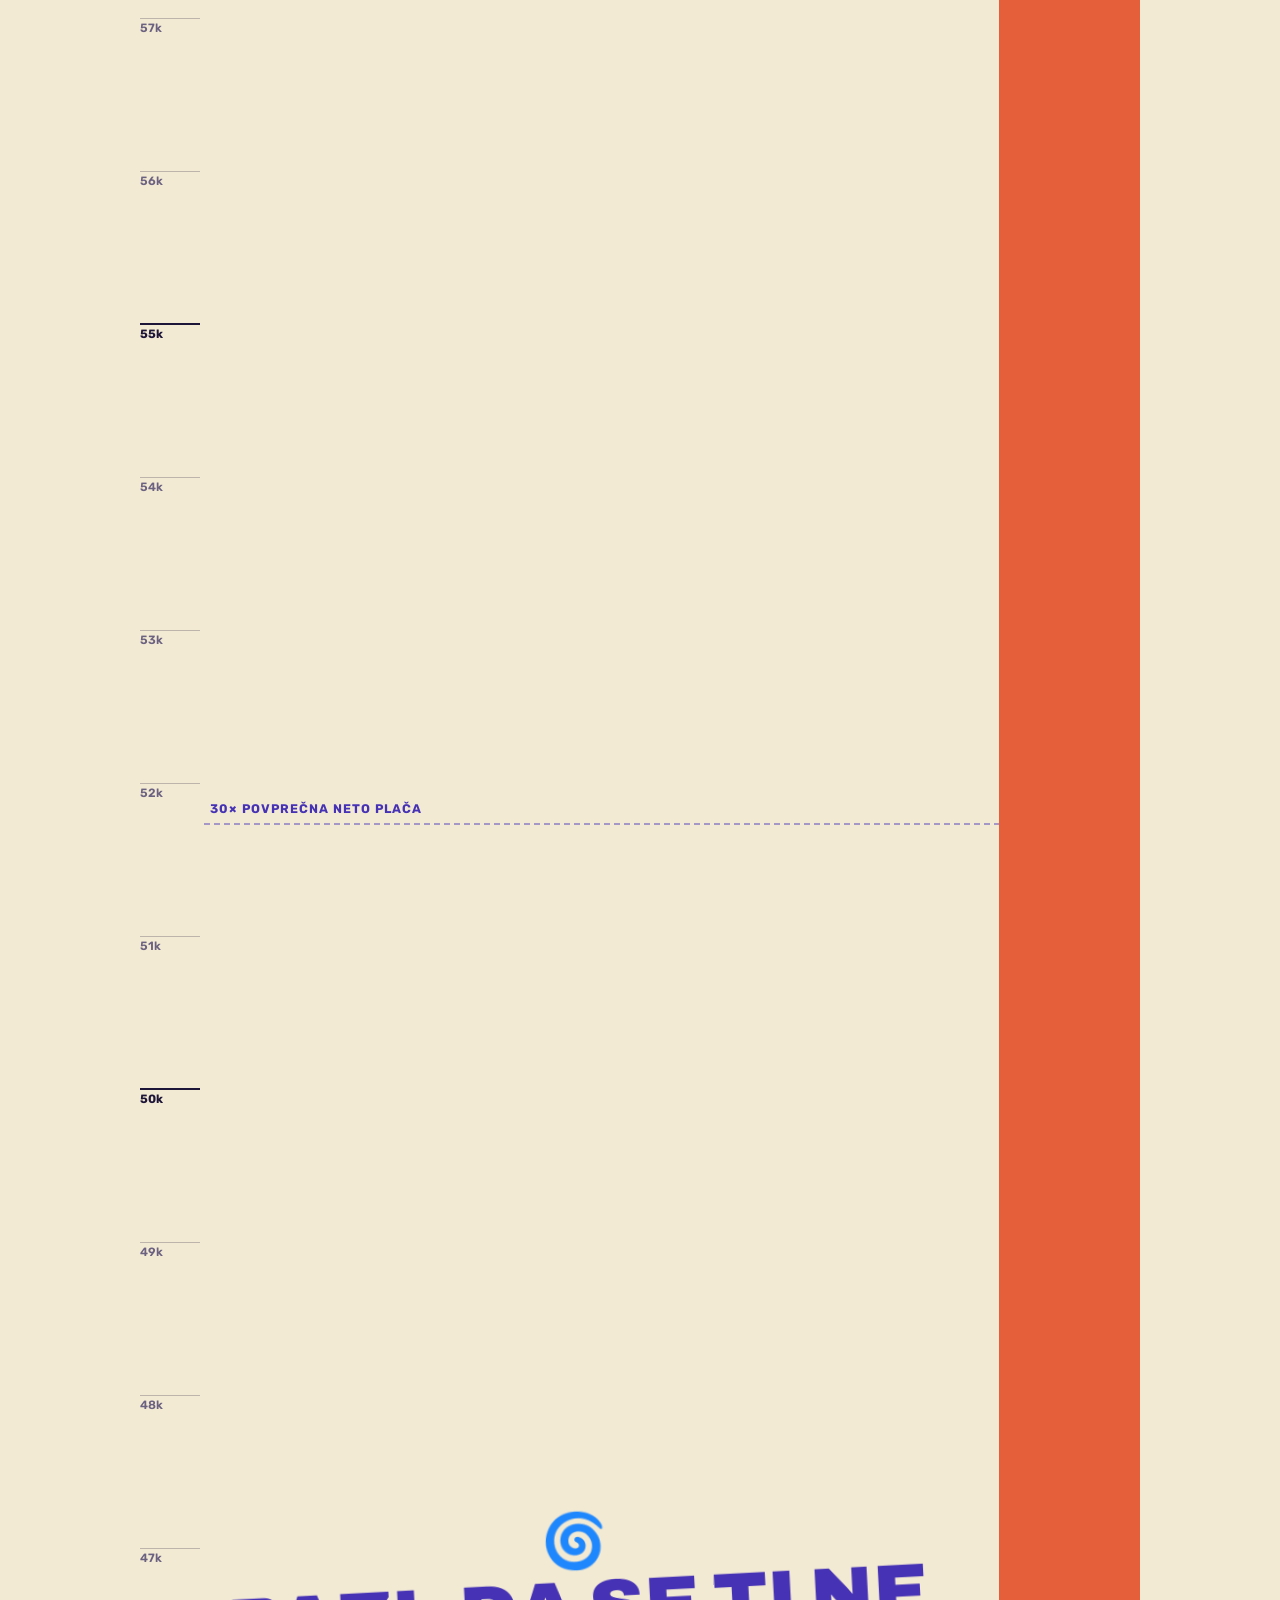
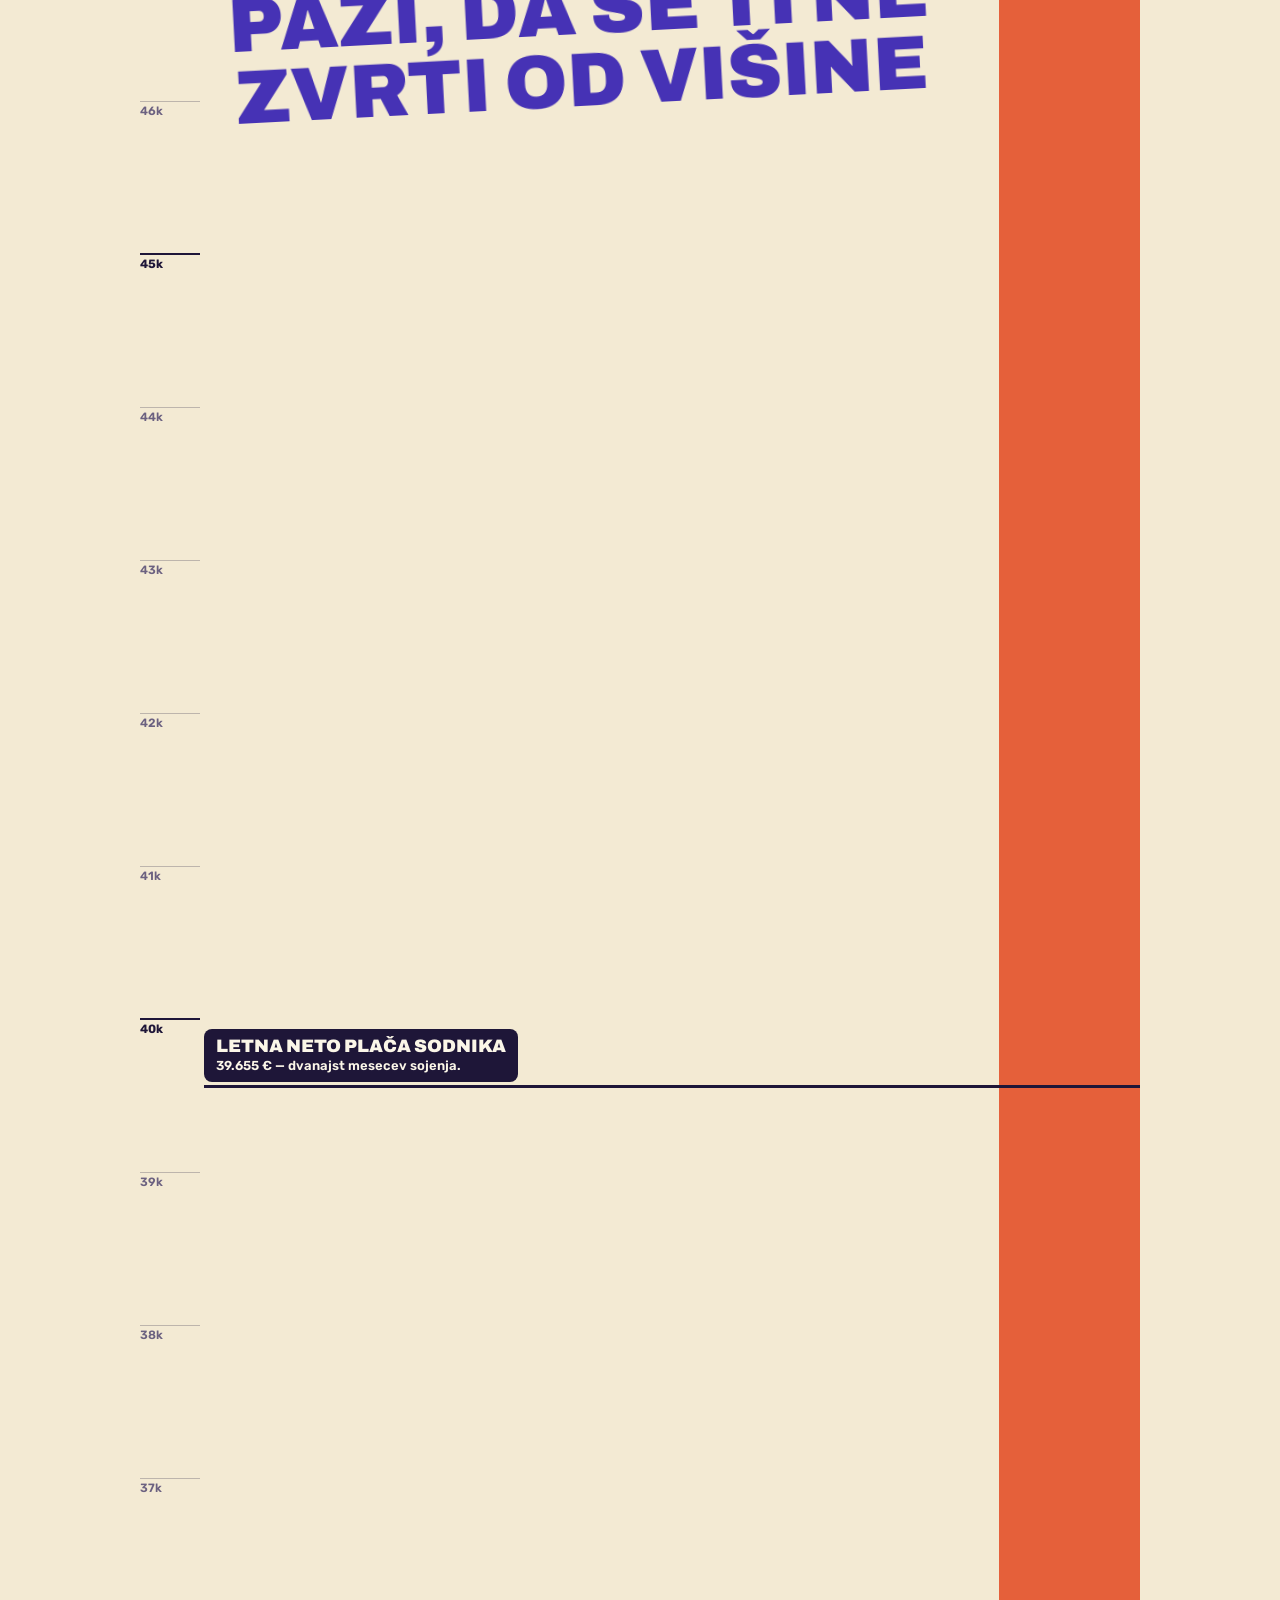
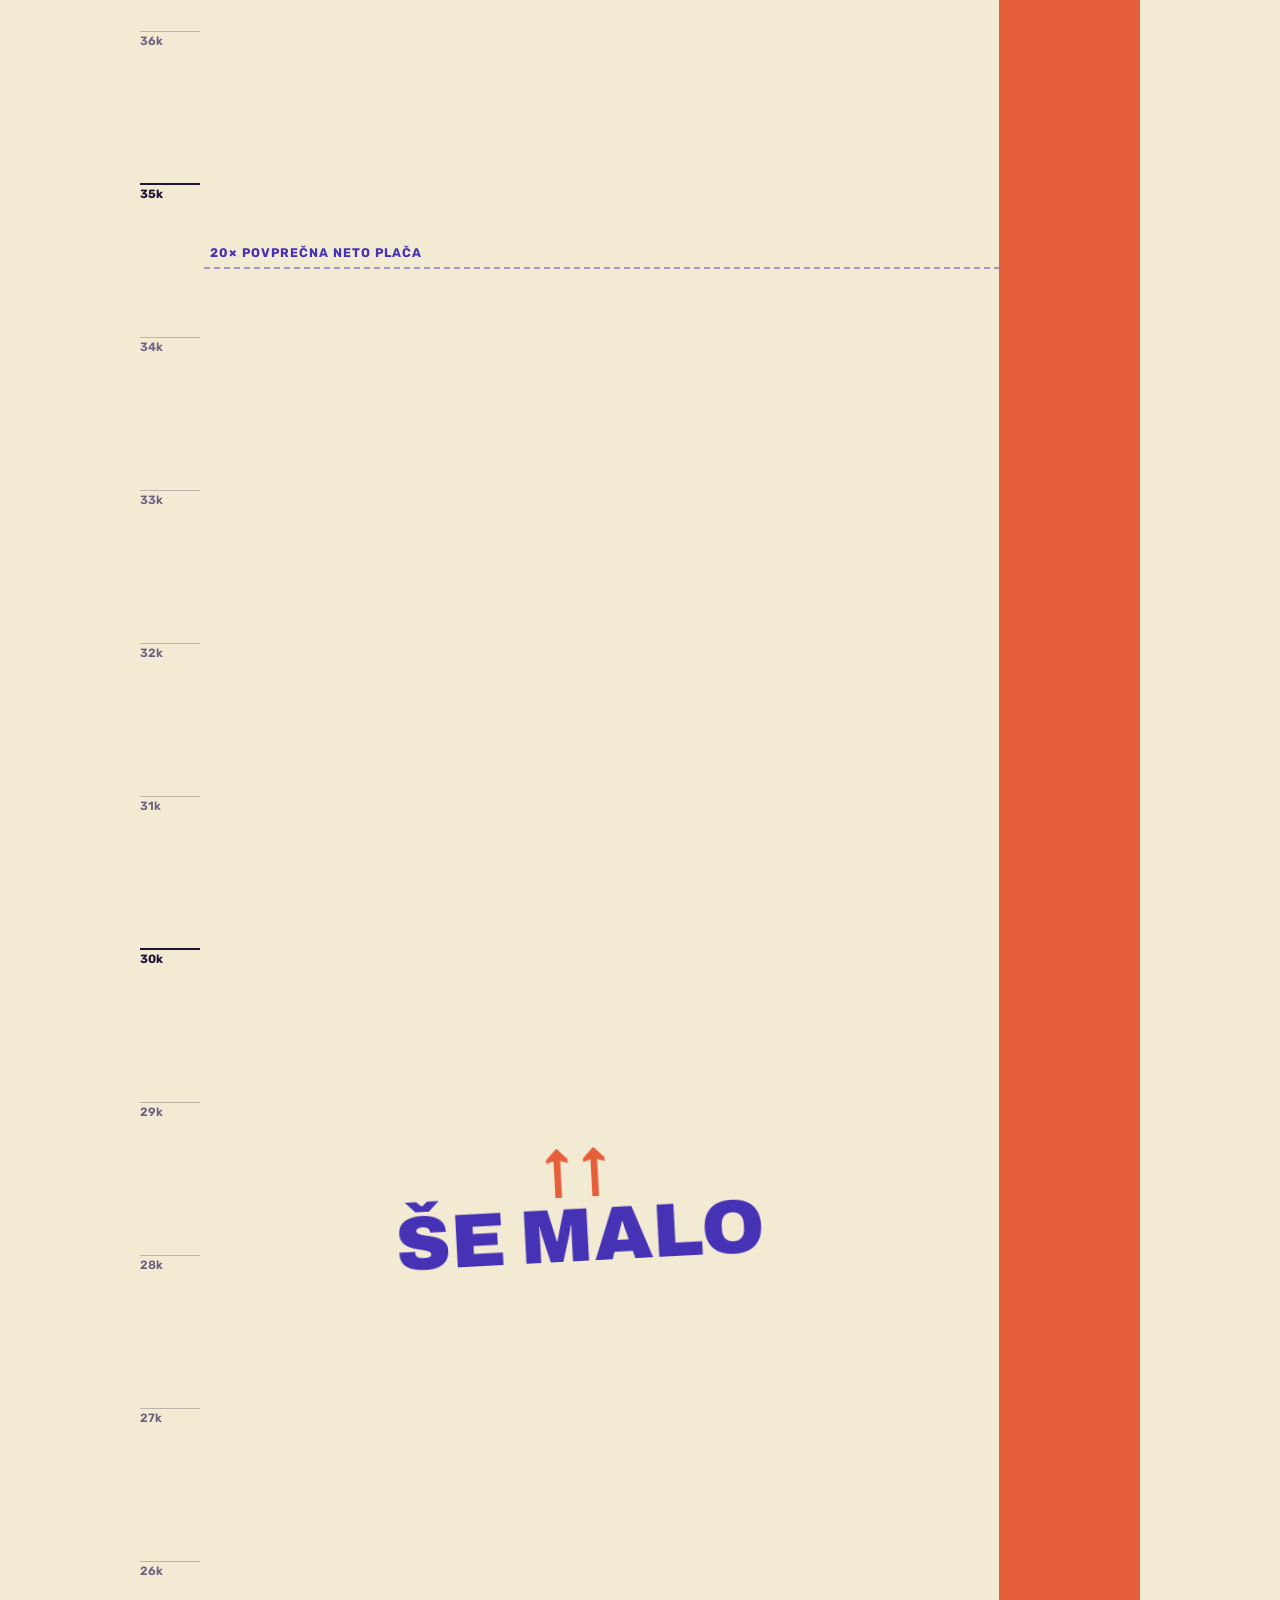
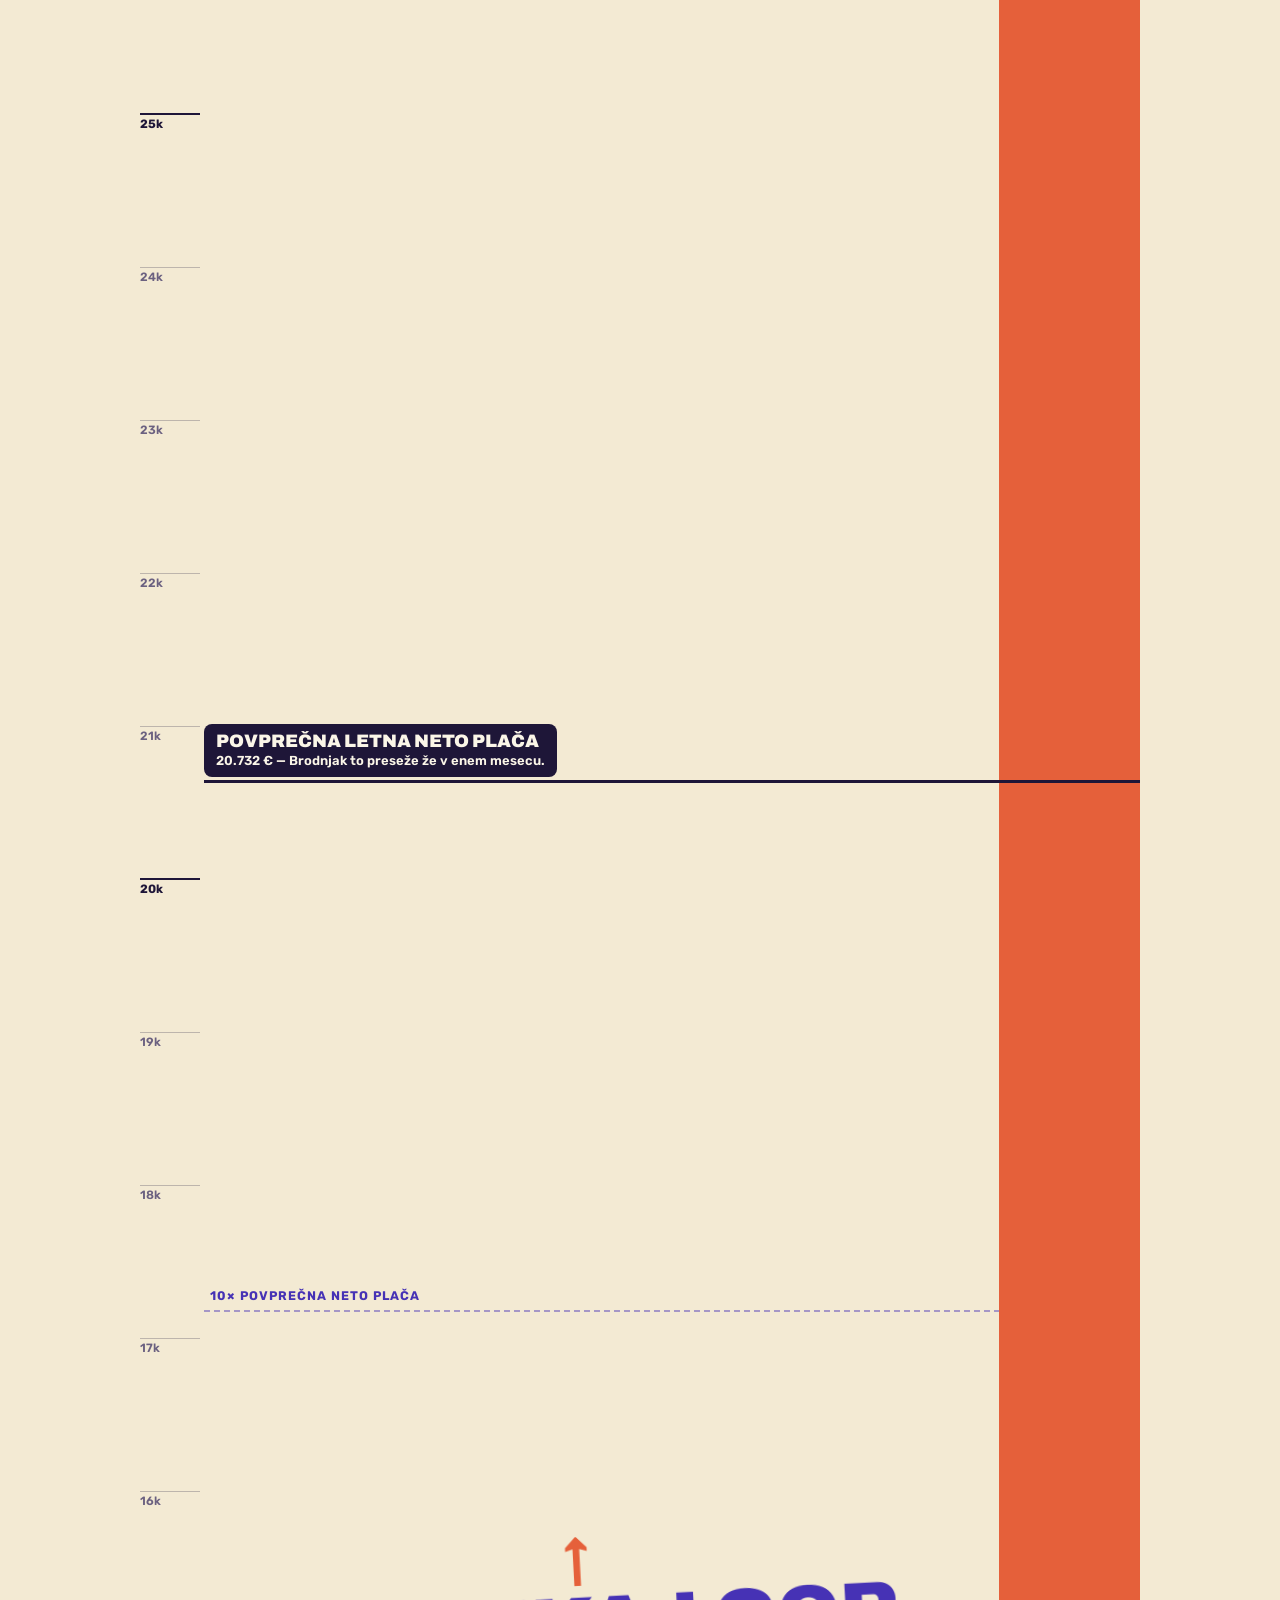
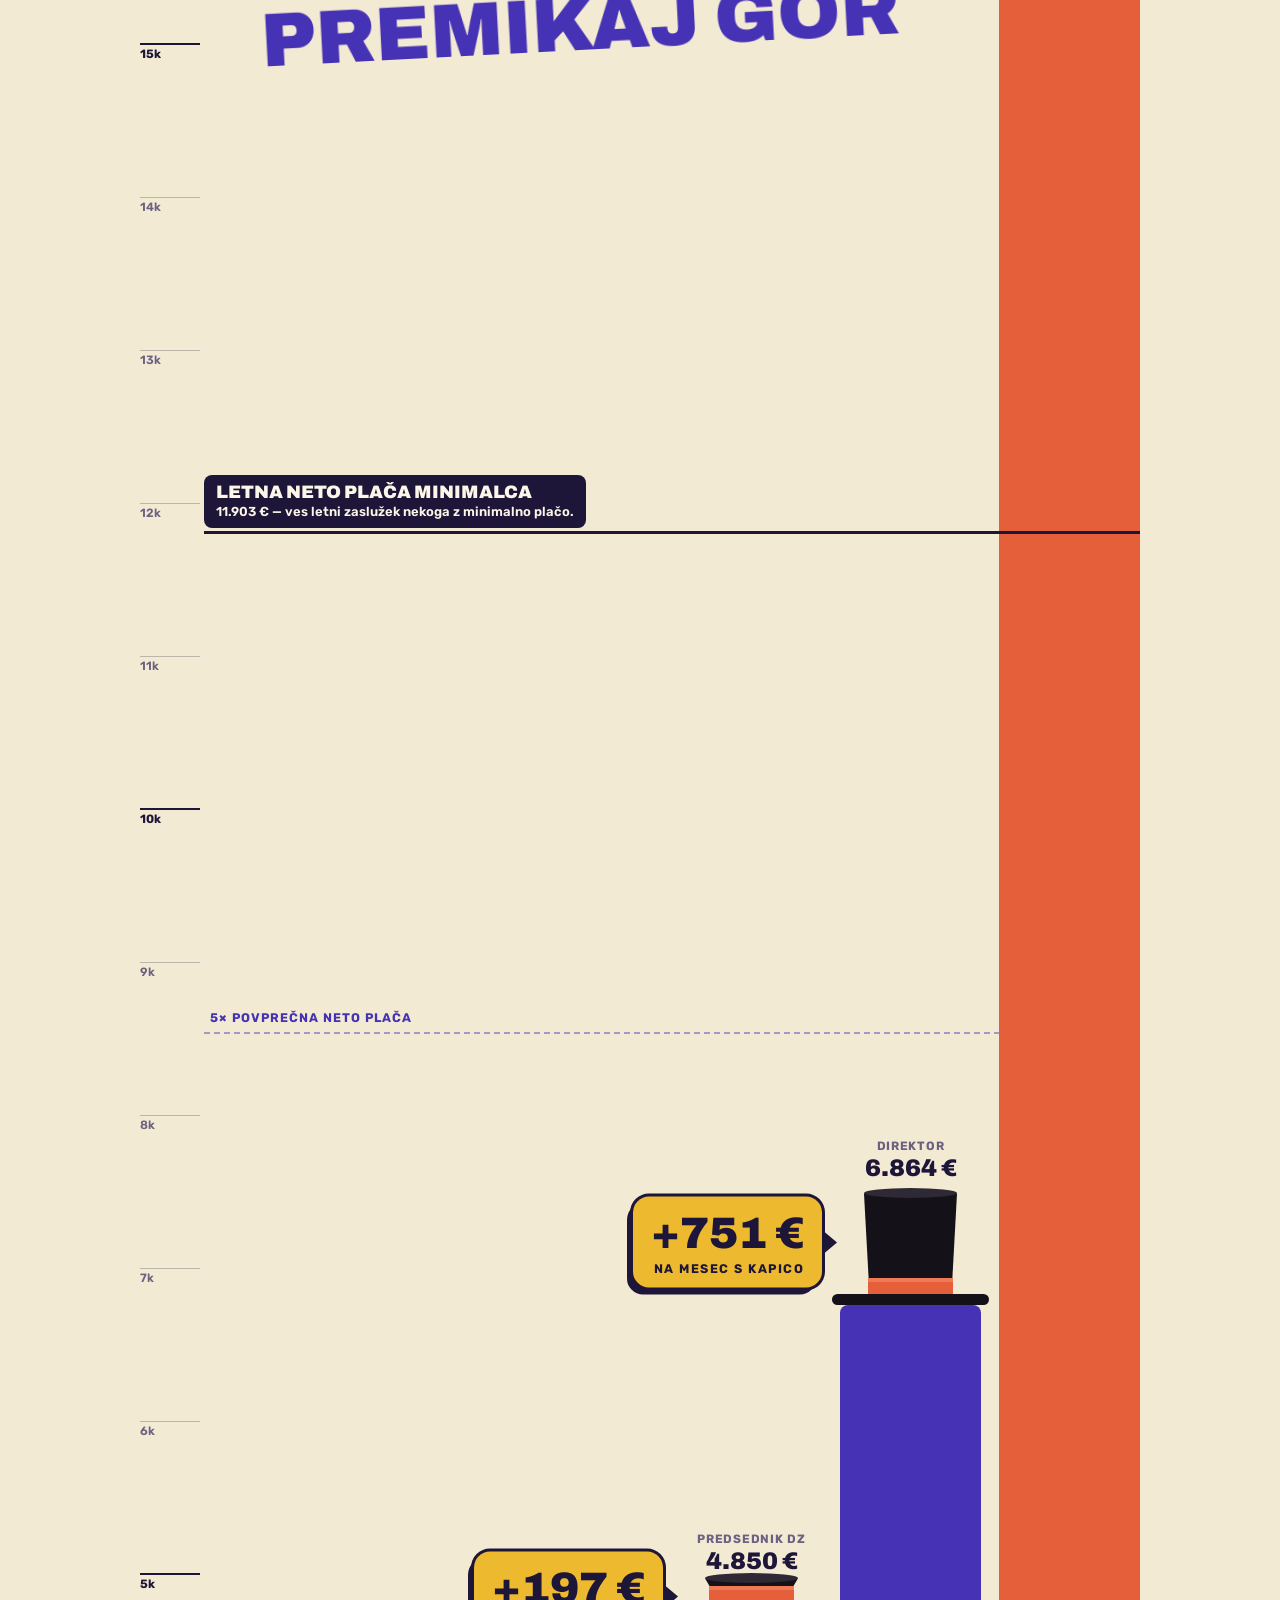
==== commit 9bddf4f6: "Rdeč trak na kapicah v grafu in računu Co-Authored-By: Claude Opus 5.5 <noreply@anthropic.com>" ====
--- a/index.html
+++ b/index.html
@@ -228,7 +228,7 @@
 .hat{position:relative;width:100%;display:flex;flex-direction:column;align-items:center}
 .hat .top{width:66%;height:10px;border-radius:50%;background:#2E2935;margin-bottom:-5px;position:relative;z-index:1}
 .hat .crown{width:66%;background:var(--hat);clip-path:polygon(0 0,100% 0,95% 100%,5% 100%)}
-.hat .band{width:60%;height:14px;background:#4A4352}
+.hat .band{width:60%;height:16px;background:var(--coral);box-shadow:inset 0 4px 0 #F07A55}
 .hat .brim{width:112%;height:11px;border-radius:999px;background:var(--hat);position:relative;z-index:2}
 .top-lbl{position:absolute;left:50%;transform:translateX(-50%);bottom:calc(var(--h) + 10px);text-align:center;width:max-content;max-width:160px}
 .top-lbl .n{font:700 clamp(10px,1.2vw,12px)/1.2 var(--text);text-transform:uppercase;letter-spacing:.06em;color:var(--muted)}
@@ -570,7 +570,7 @@
 
 // ---------- številke na vrhu ----------
 const set=(k,h)=>document.querySelectorAll(`[data-k="${k}"]`).forEach(e=>e.innerHTML=h);
-const VHAT='<i class="vhat"><svg viewBox="0 0 48 48" aria-hidden="true"><ellipse cx="24" cy="9" rx="11" ry="3" fill="#2E2935"/><path d="M13 9h22l-1.5 23h-19z" fill="#141118"/><rect x="14" y="26" width="20" height="6" fill="#4A4352"/><rect x="4" y="32" width="40" height="6" rx="3" fill="#141118"/></svg></i>';
+const VHAT='<i class="vhat"><svg viewBox="0 0 48 48" aria-hidden="true"><ellipse cx="24" cy="9" rx="11" ry="3" fill="#2E2935"/><path d="M13 9h22l-1.5 23h-19z" fill="#141118"/><rect x="14" y="26" width="20" height="6" fill="#E5603A"/><rect x="4" y="32" width="40" height="6" rx="3" fill="#141118"/></svg></i>';
 const PDZ=ROWS[4]; set('pdz-m','+'+eur(PDZ.diff)); set('pdz-y',`na mesec, ${eur(PDZ.diff*12)} na leto.`);
 set('dir-m','+'+eur(DIR.diff)); set('dir-y',`na mesec, ${eur(DIR.diff*12)} na leto — samo zaradi kapice.`);
 set('bro-m','+'+eur(BRO.diff)); set('bro-y',`na mesec, ${eur(BRO.diff*12)} na leto. Samo razlika je ${n1(BRO.diff/MIN)} minimalne neto plače.`);
@@ -599,7 +599,7 @@
 $('icons').innerHTML=BARS.map(r=>`<div><span class="ico${r.ico.startsWith('photo')?' photo':''}" title="${r.name}">${r.ico==='photo'?'<img src="'+PHOTO+'" alt="">':r.ico==='photoZ'?'<img src="'+PHOTO_Z+'" alt="">':ICONS[r.ico]}</span></div>`).join('');
 
 // ---------- STROŠKI: navpični graf ----------
-const HAT_ICO='<svg viewBox="0 0 48 48"><ellipse cx="24" cy="10" rx="11" ry="3" fill="#2E2935"/><path d="M13 10h22l-1.5 22h-19z" fill="#141118"/><rect x="14" y="27" width="20" height="5" fill="#4A4352"/><rect x="5" y="32" width="38" height="5" rx="2.5" fill="#141118"/></svg>';
+const HAT_ICO='<svg viewBox="0 0 48 48"><ellipse cx="24" cy="10" rx="11" ry="3" fill="#2E2935"/><path d="M13 10h22l-1.5 22h-19z" fill="#141118"/><rect x="14" y="27" width="20" height="5" fill="#E5603A"/><rect x="5" y="32" width="38" height="5" rx="2.5" fill="#141118"/></svg>';
 const CICO={
   law:'<svg viewBox="0 0 48 48"><rect x="10" y="6" width="28" height="36" rx="3" fill="#E5603A"/><g fill="#FBF6E8"><rect x="15" y="13" width="18" height="3" rx="1"/><rect x="15" y="20" width="18" height="3" rx="1"/><rect x="15" y="27" width="12" height="3" rx="1"/></g></svg>',
   kid:'<svg viewBox="0 0 48 48"><rect x="6" y="28" width="14" height="14" rx="2" fill="#E5603A"/><rect x="20" y="28" width="14" height="14" rx="2" fill="#4632B5"/><rect x="13" y="14" width="14" height="14" rx="2" fill="#EDB92E"/><circle cx="38" cy="16" r="6" fill="#1E1638"/></svg>',
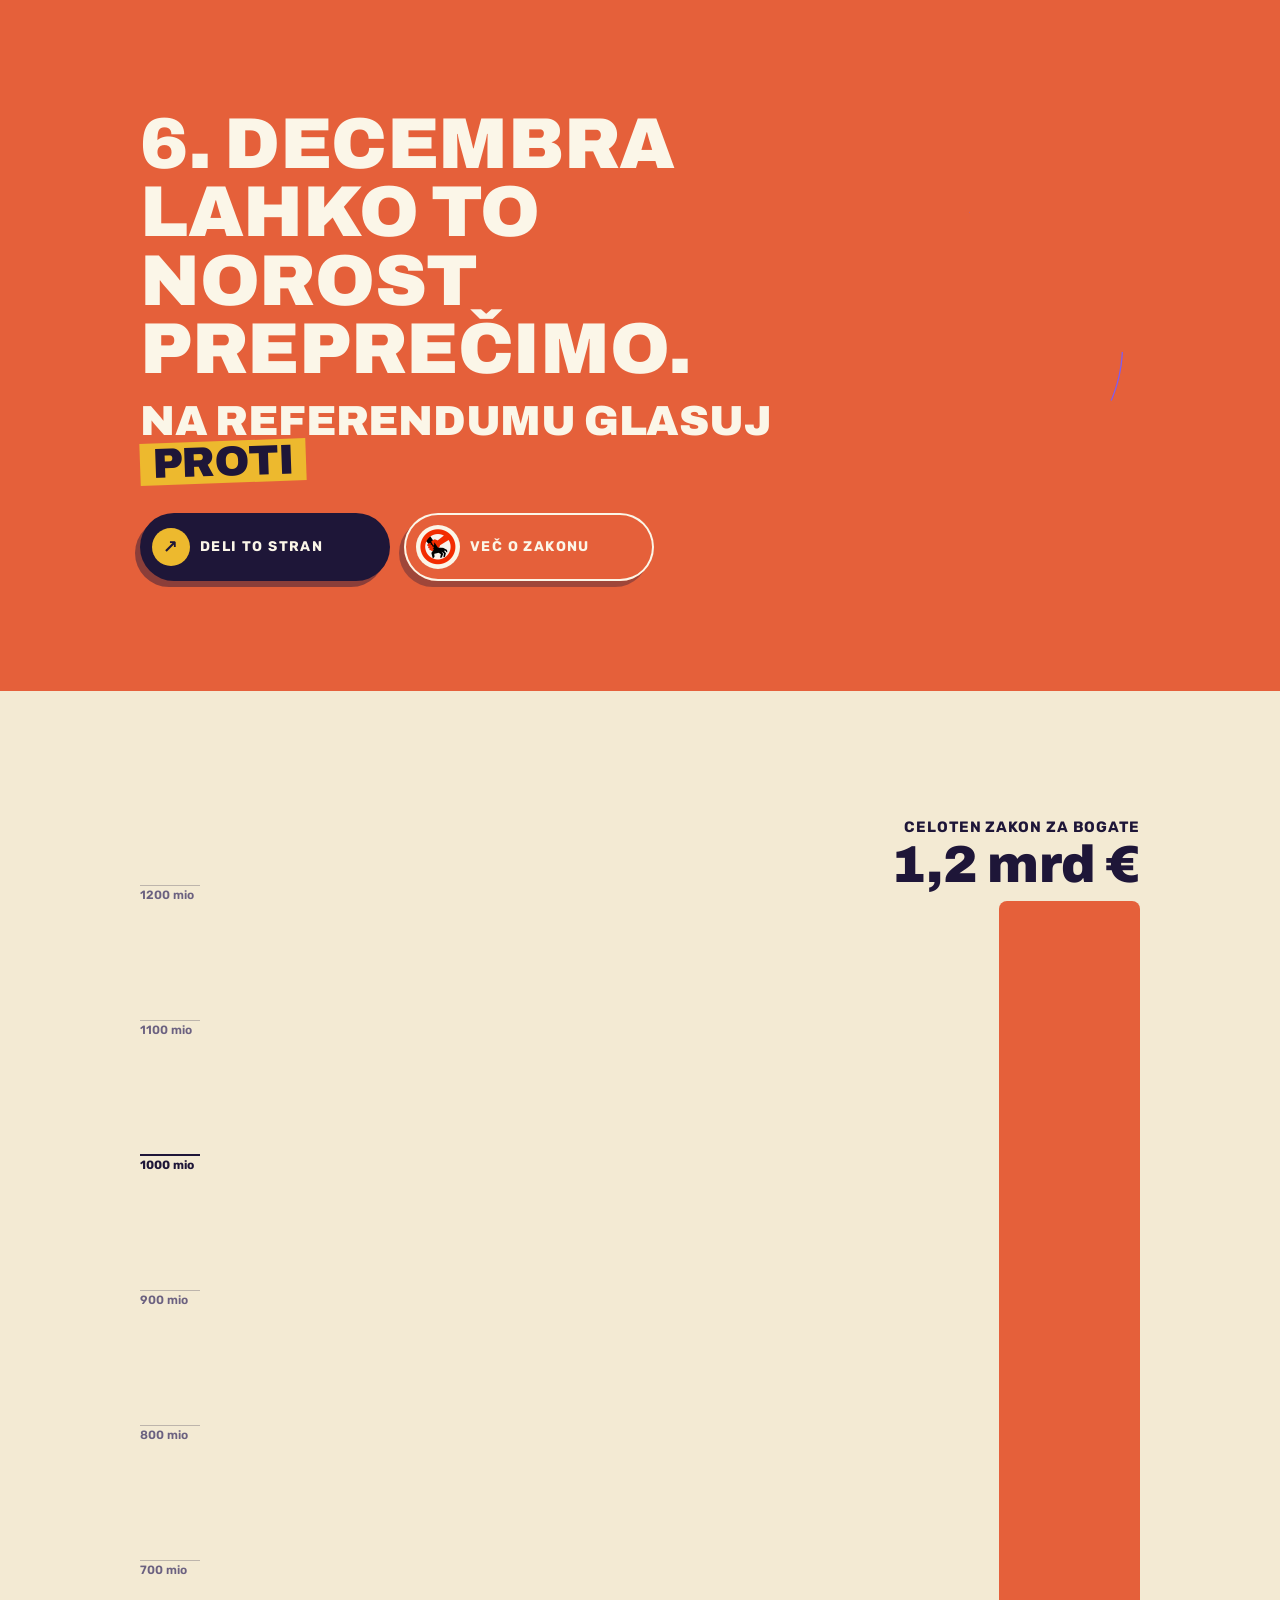
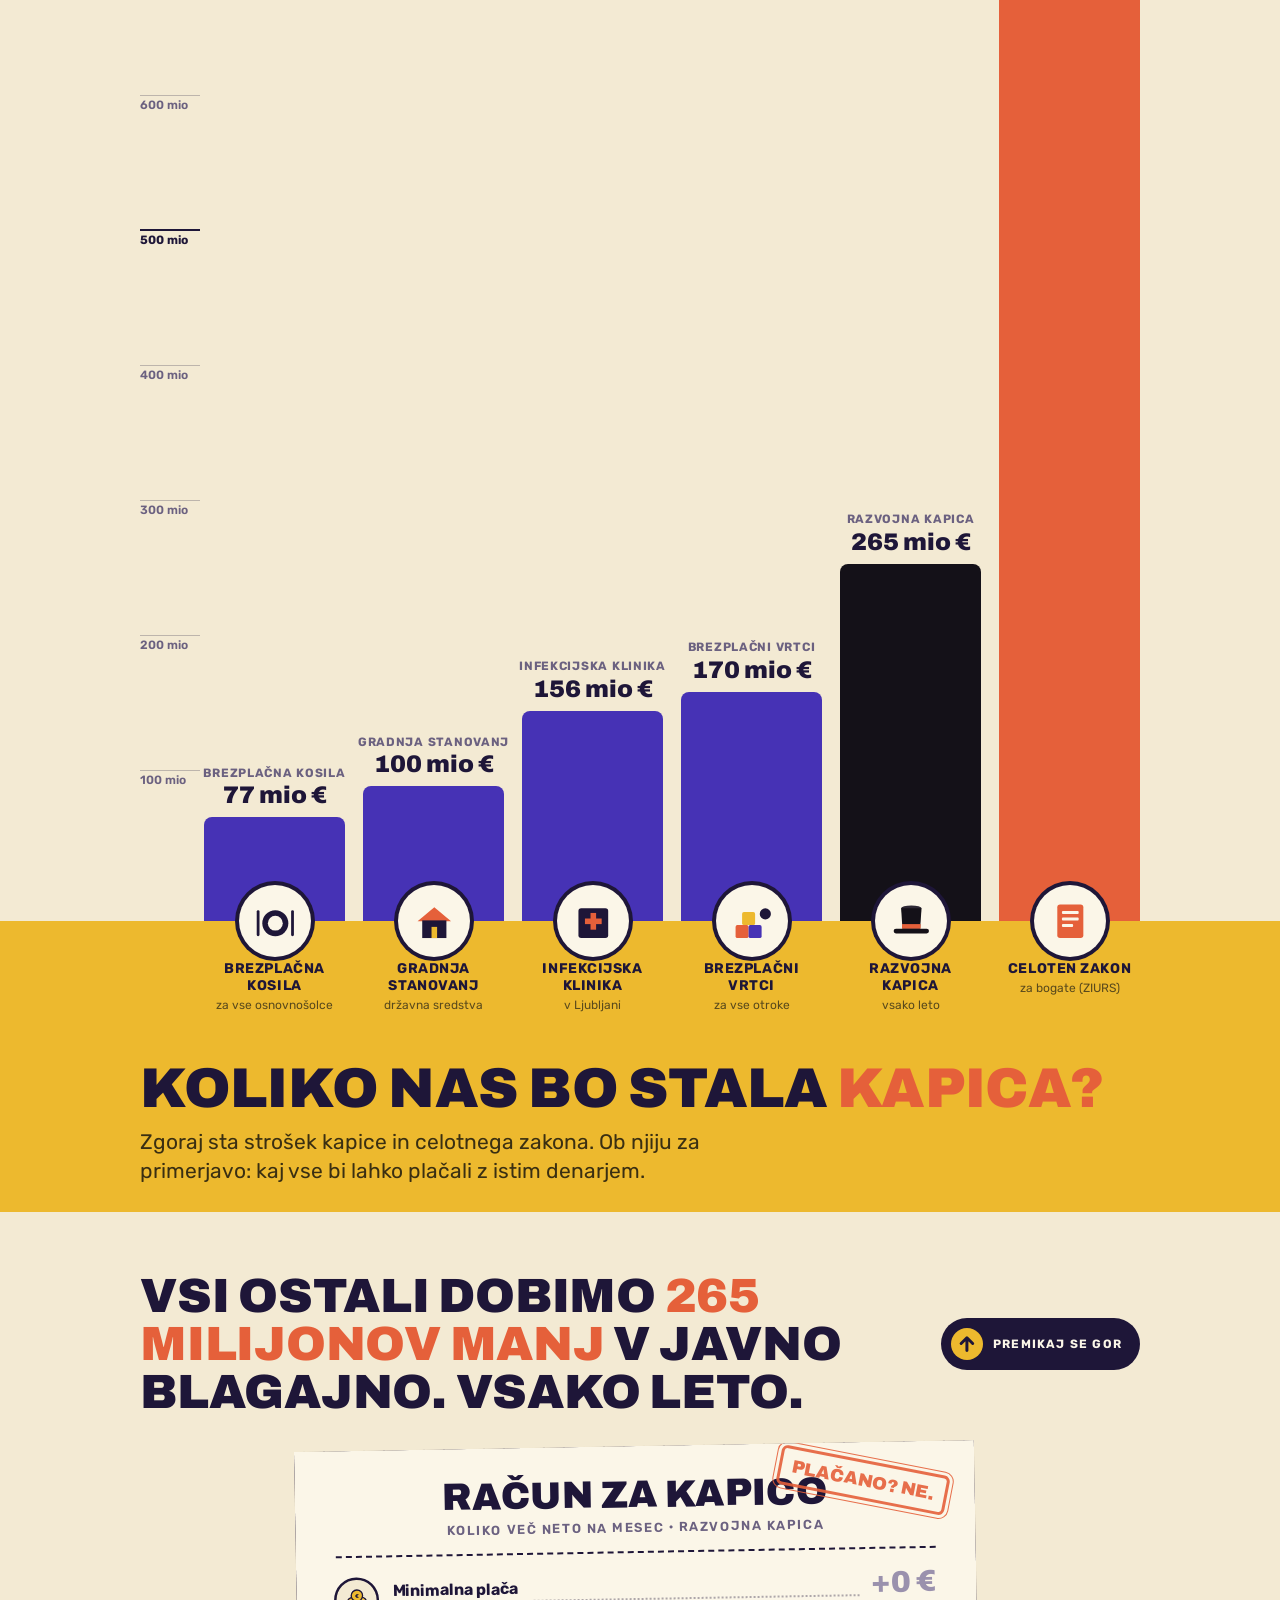
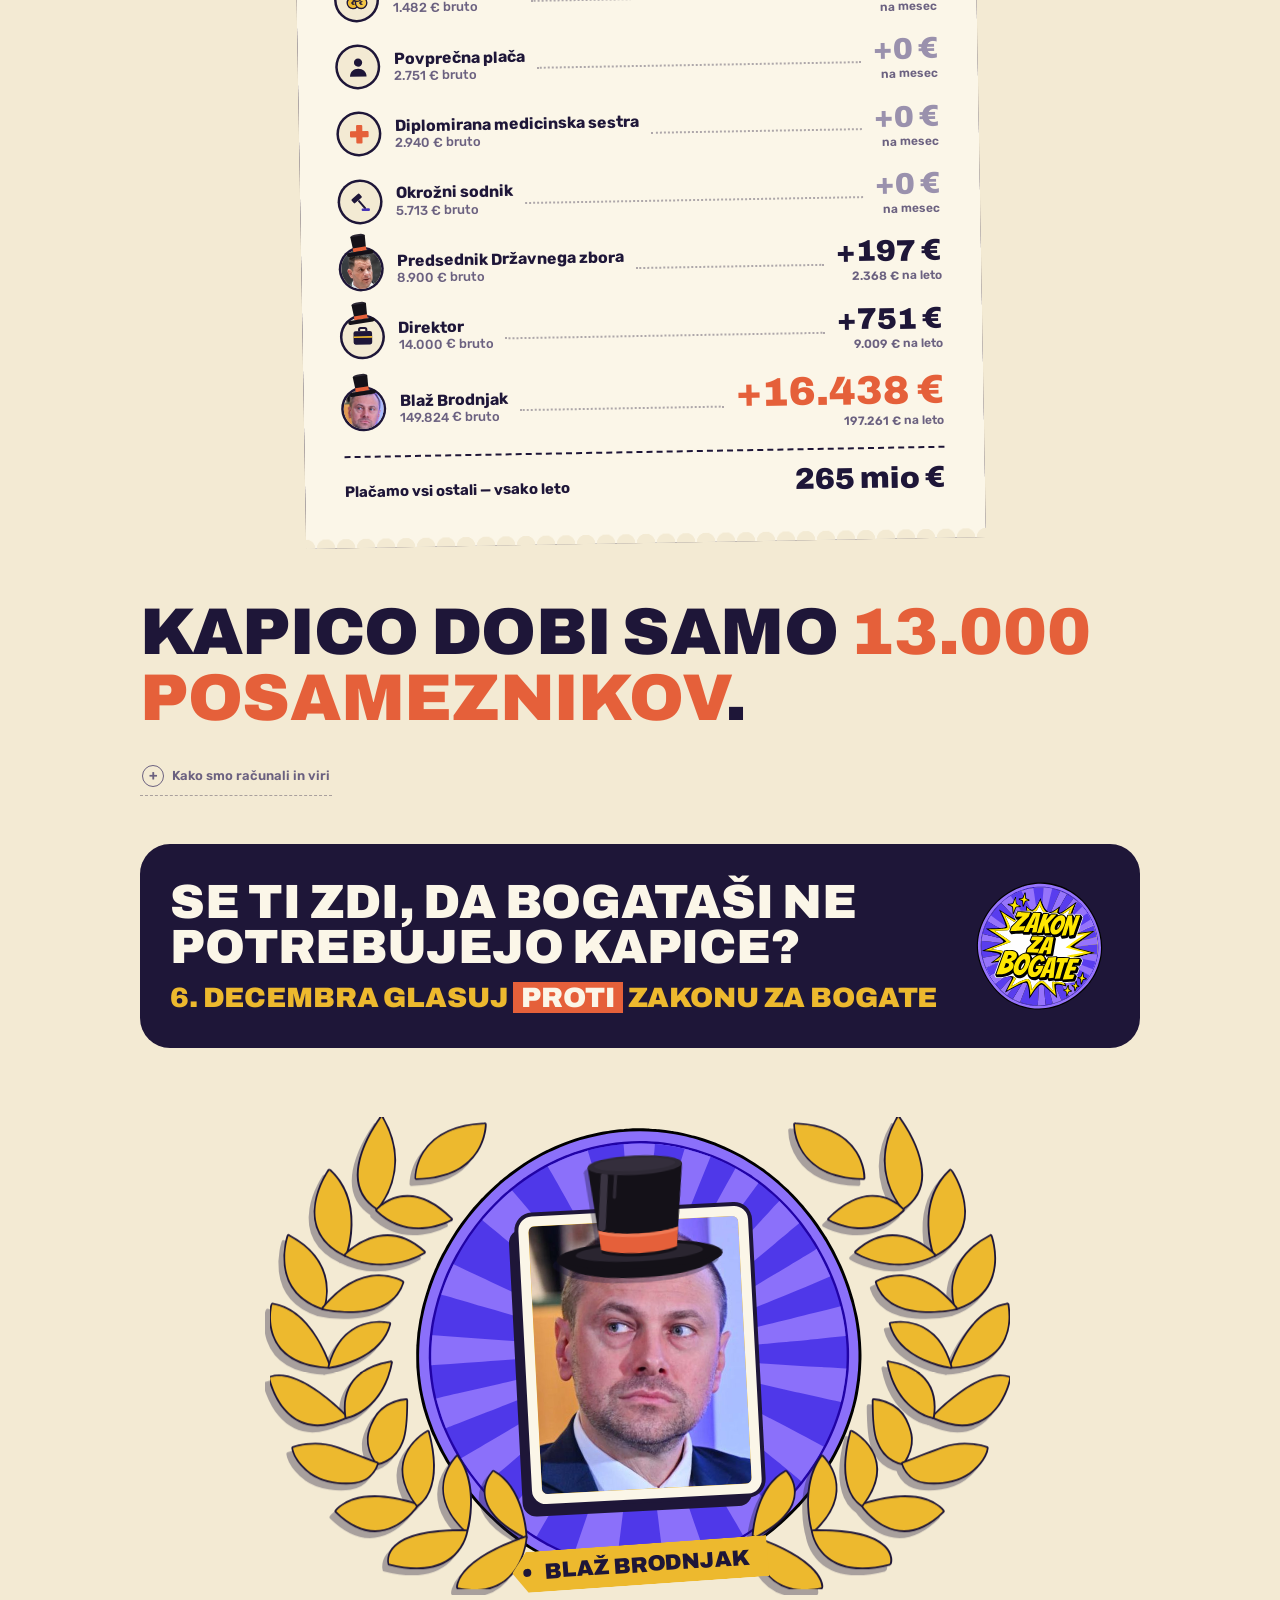
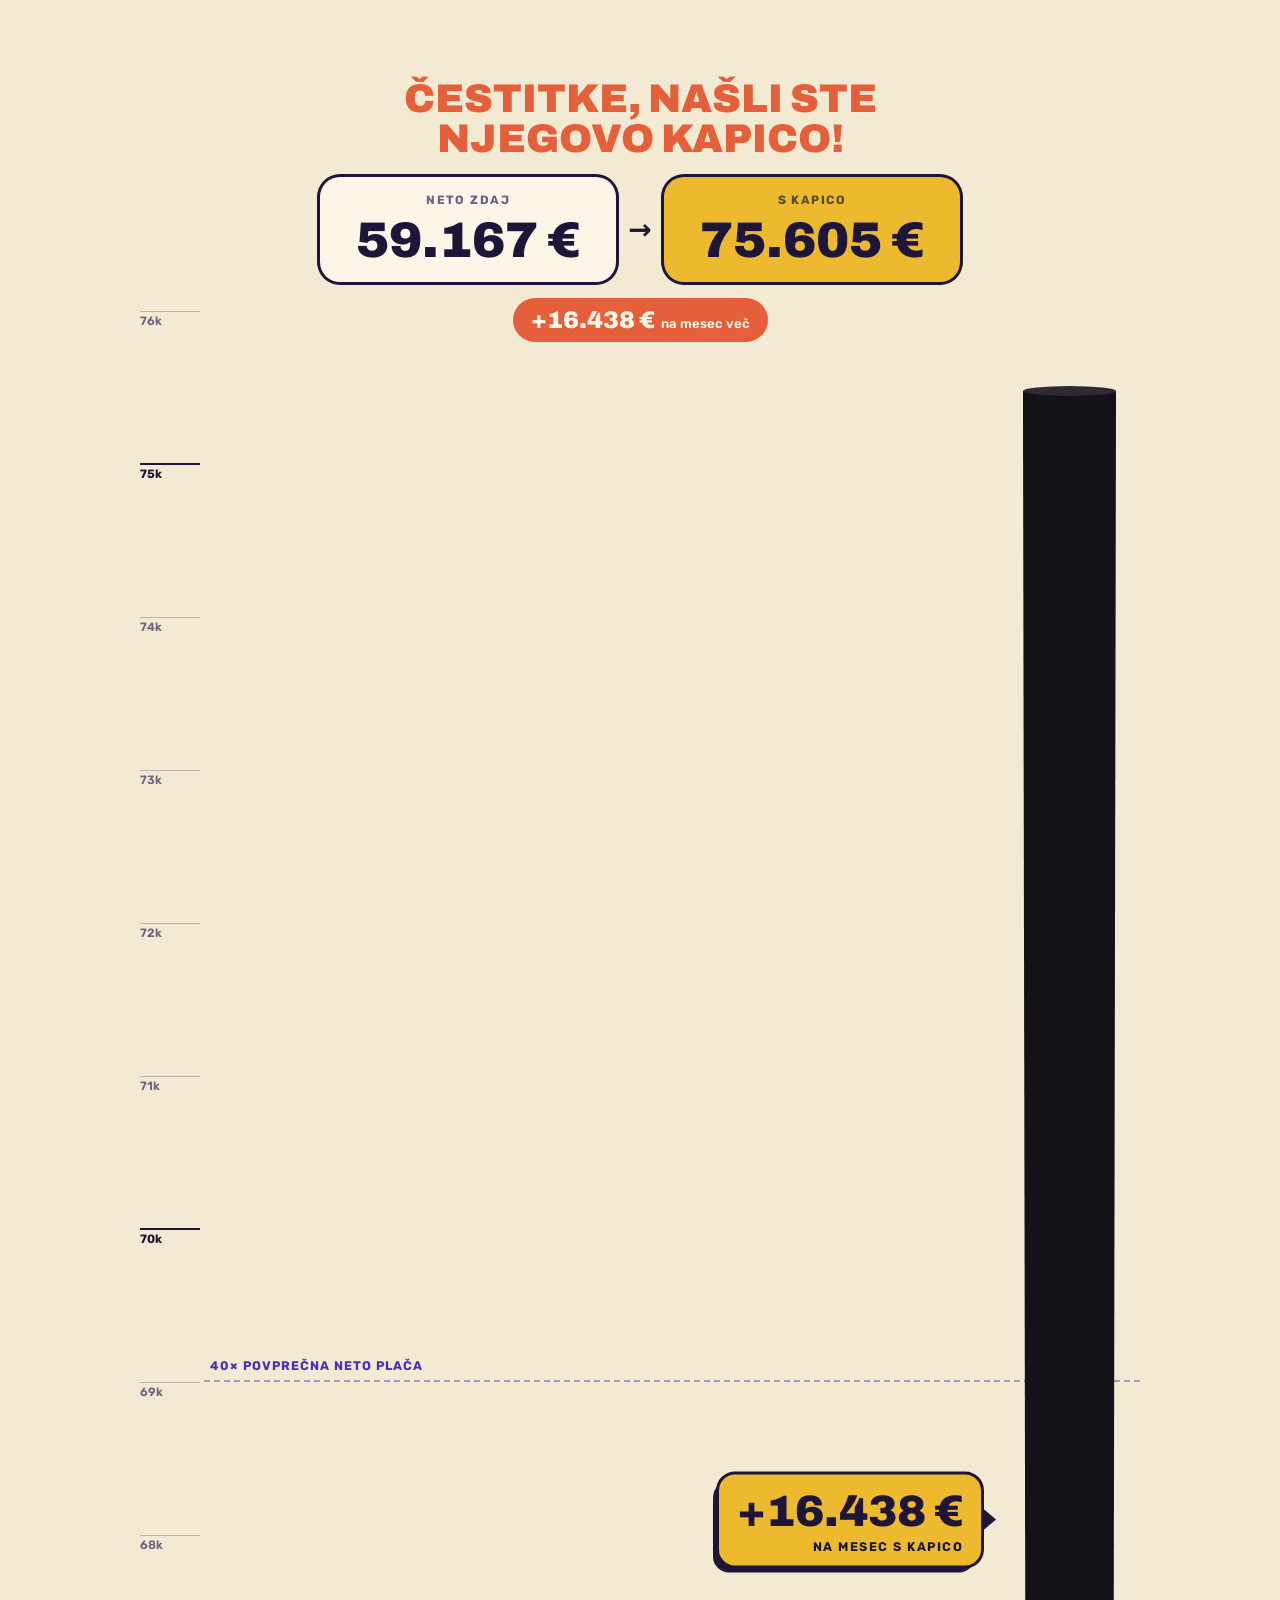
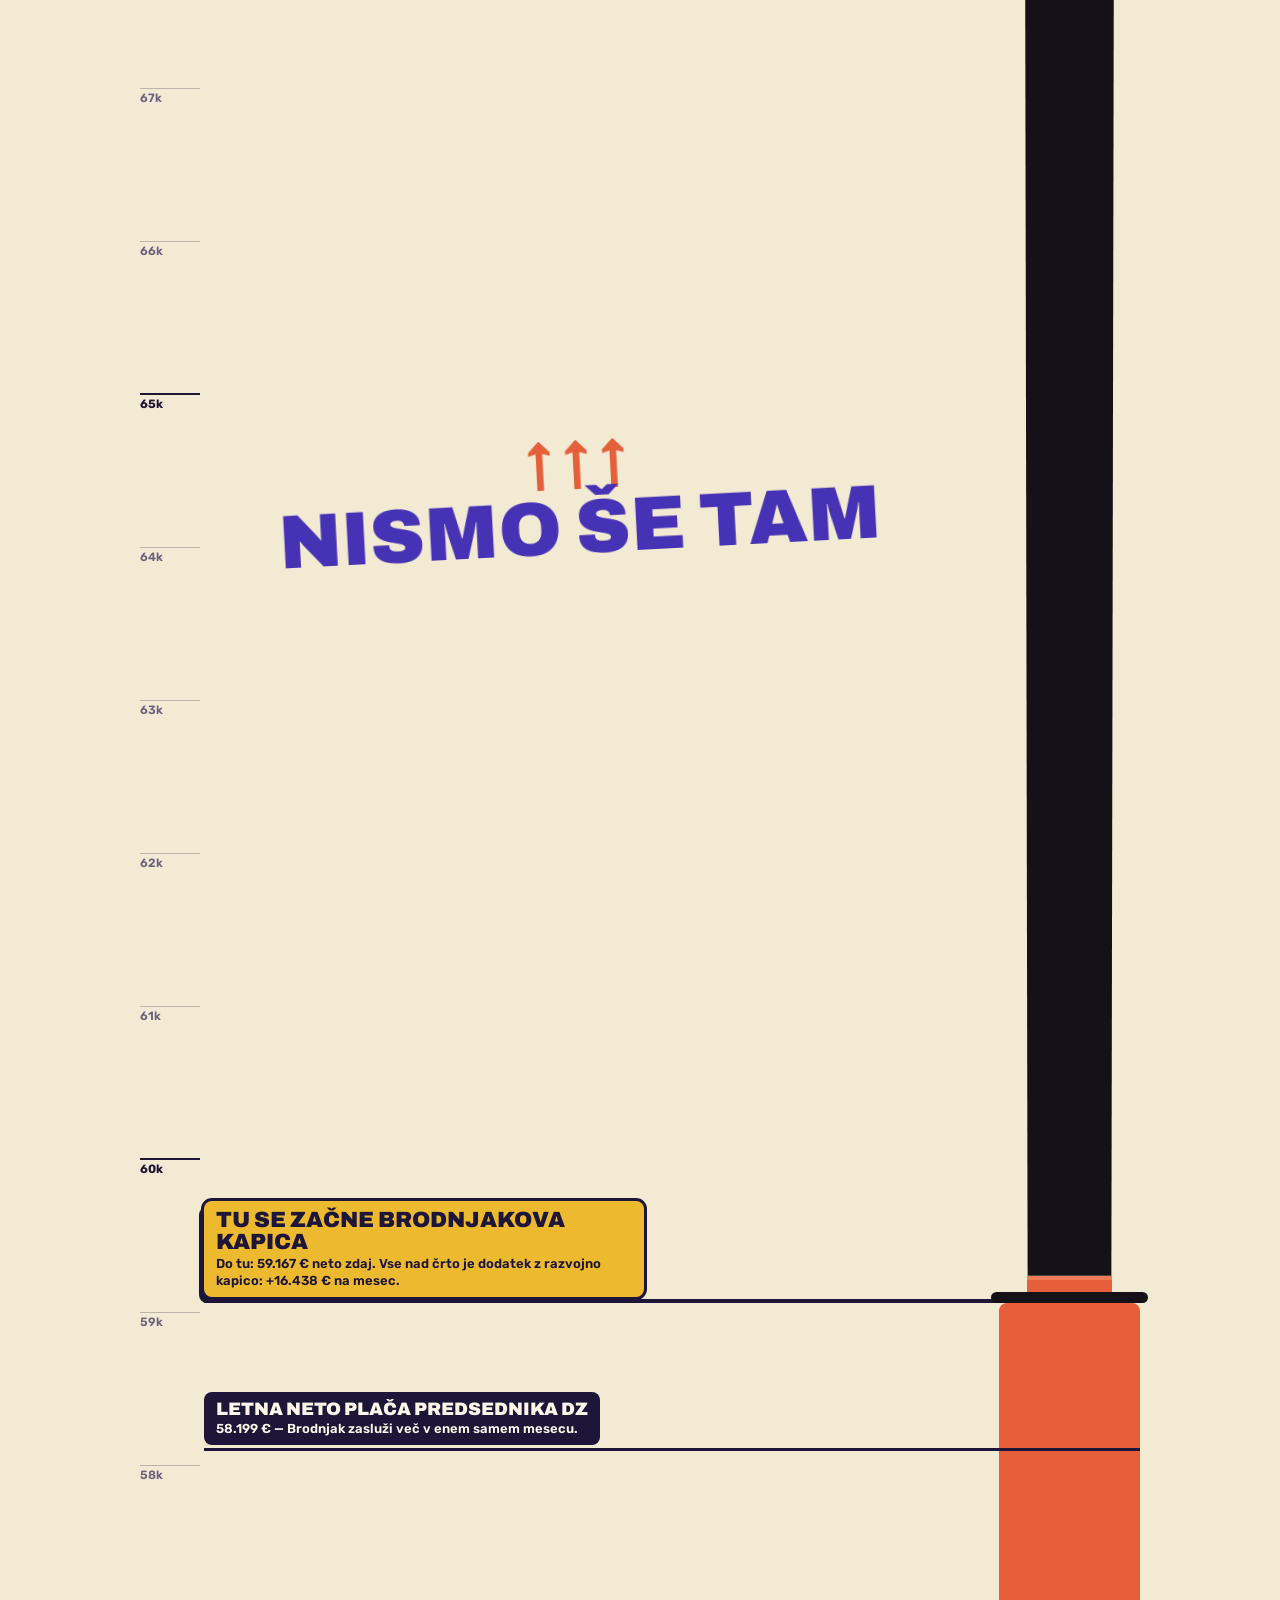
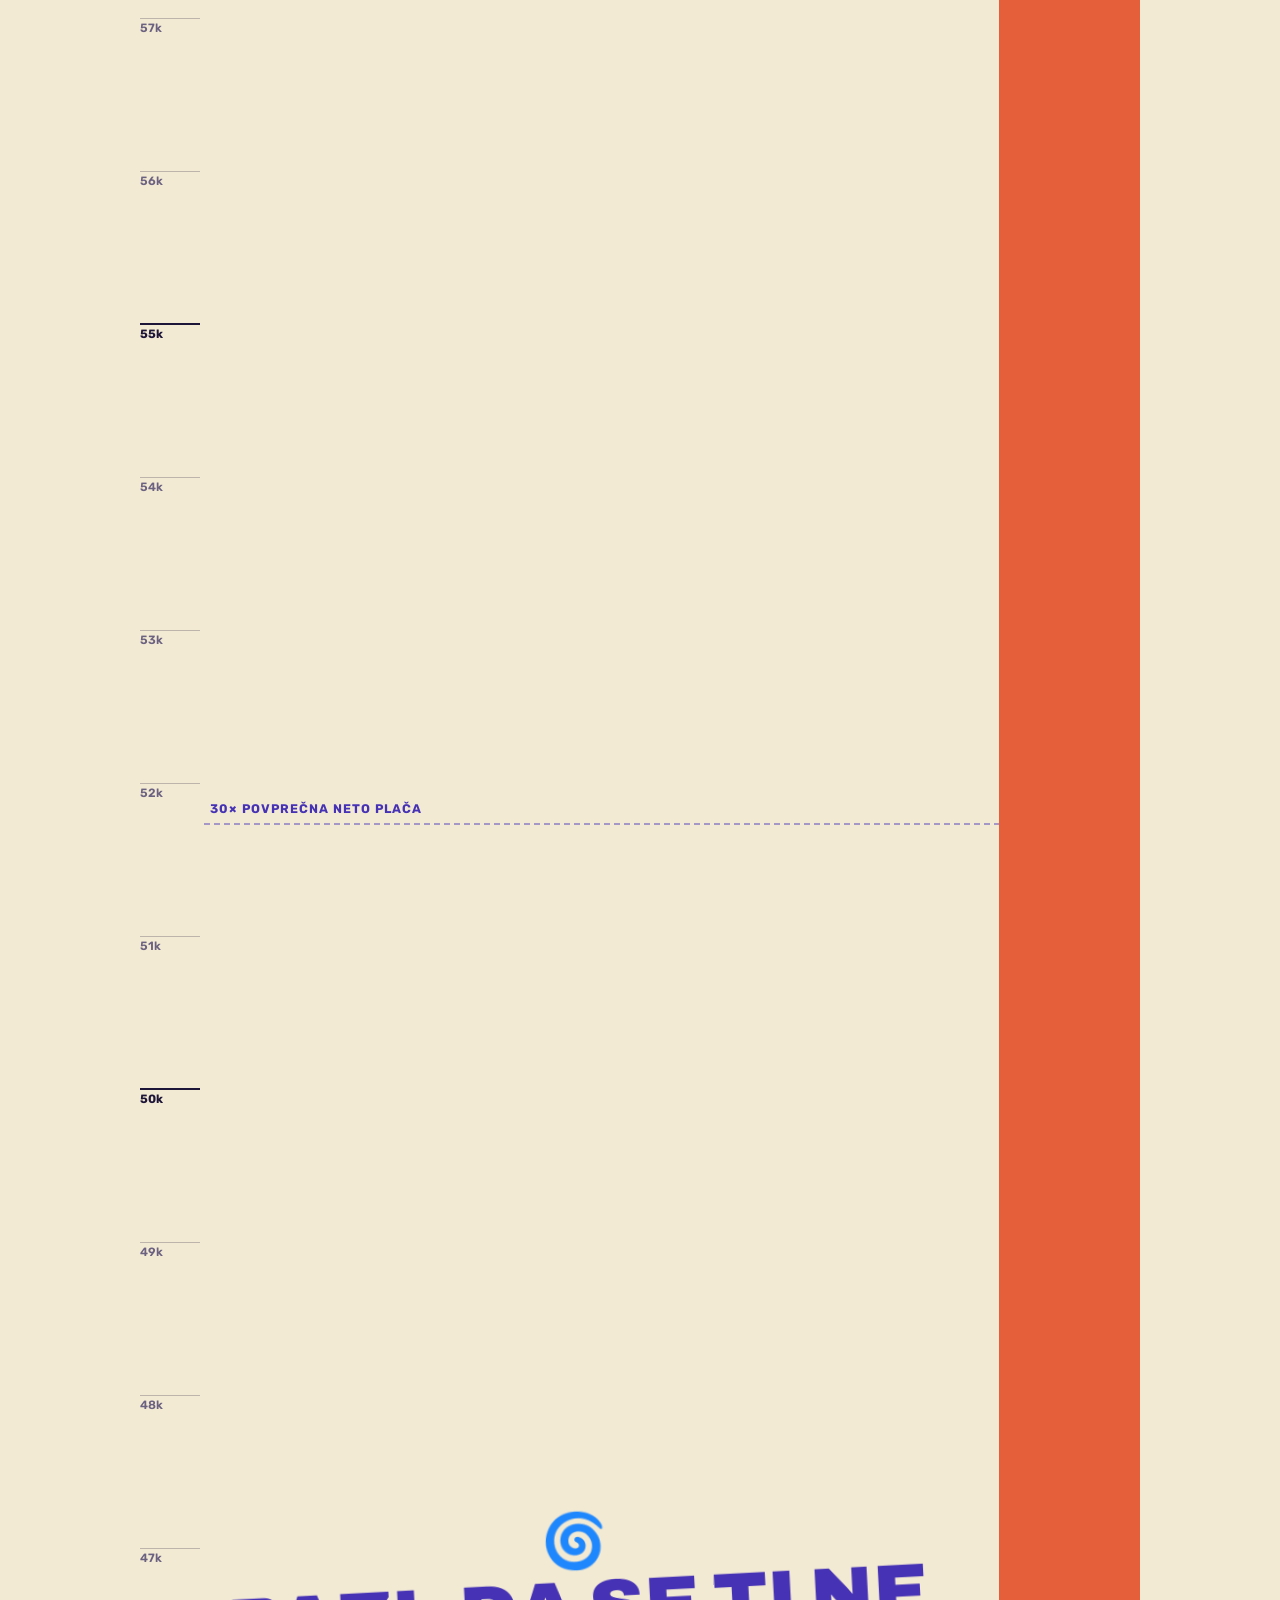
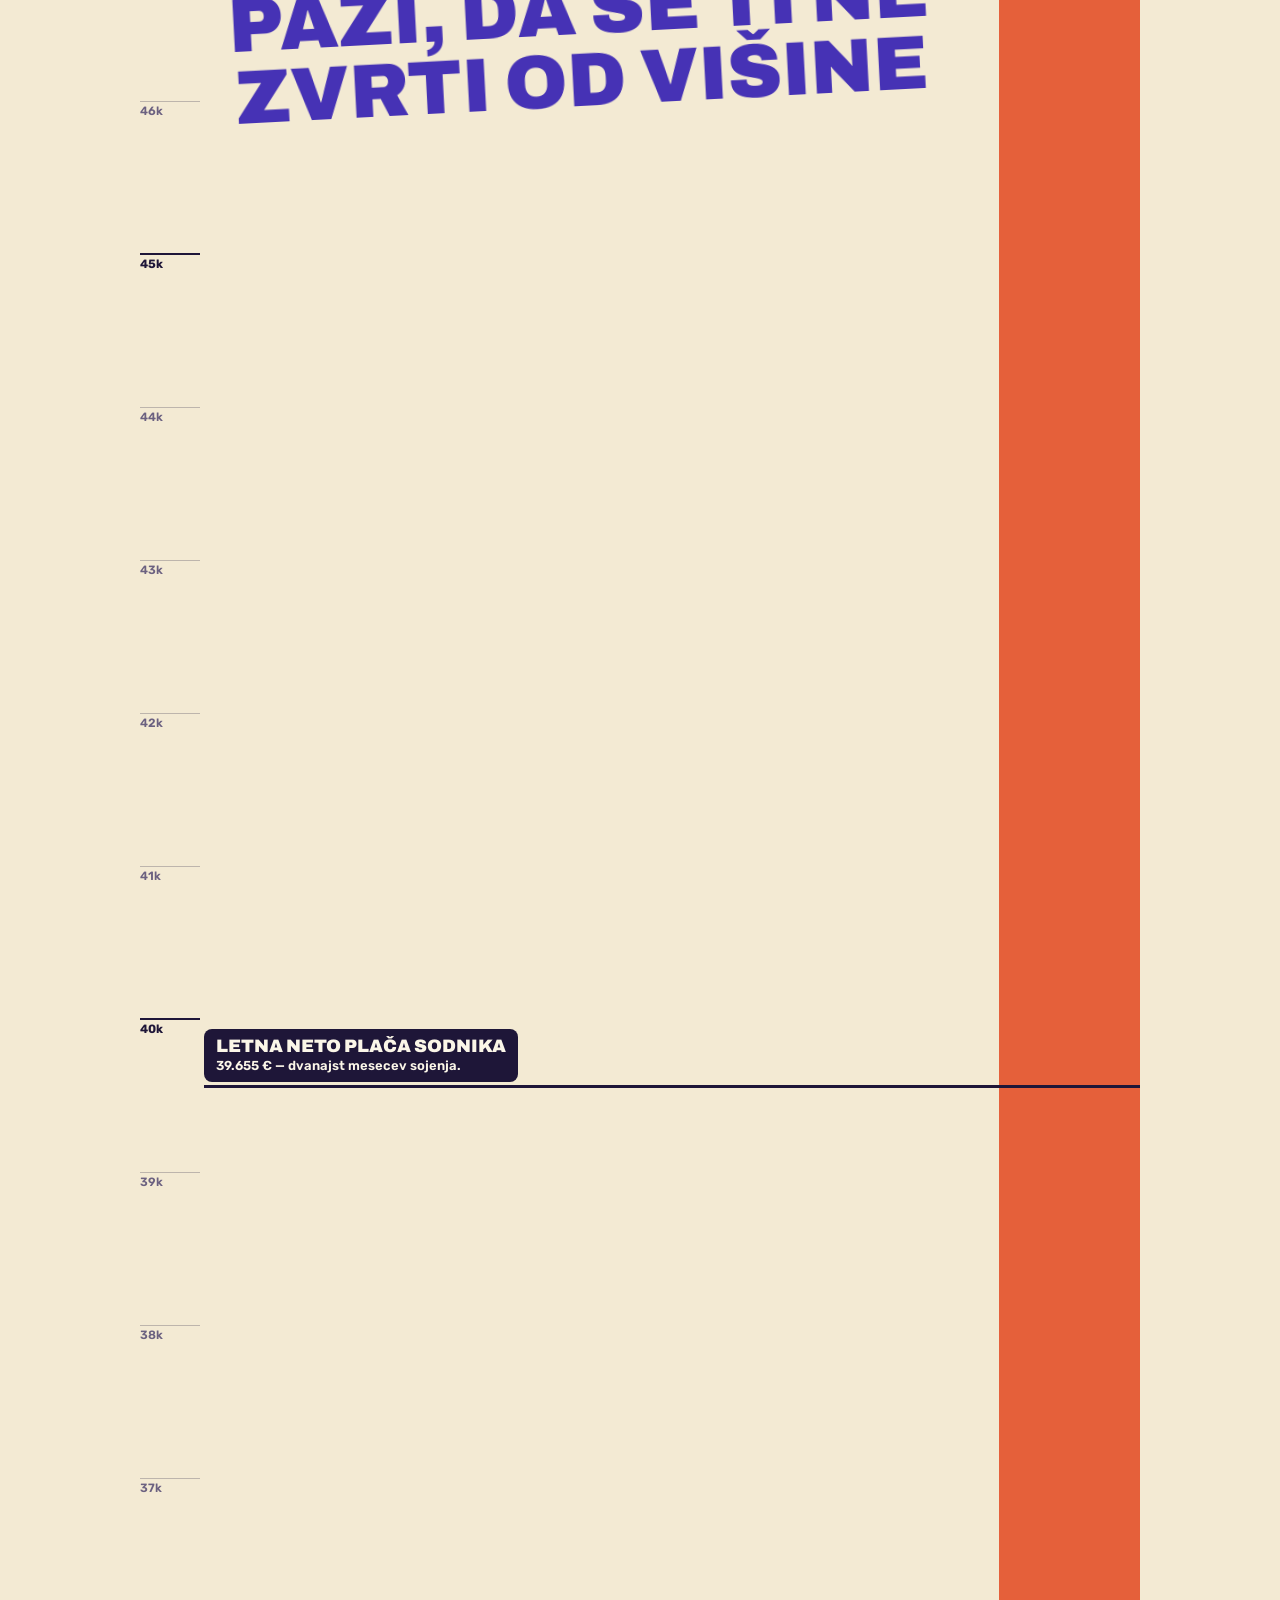
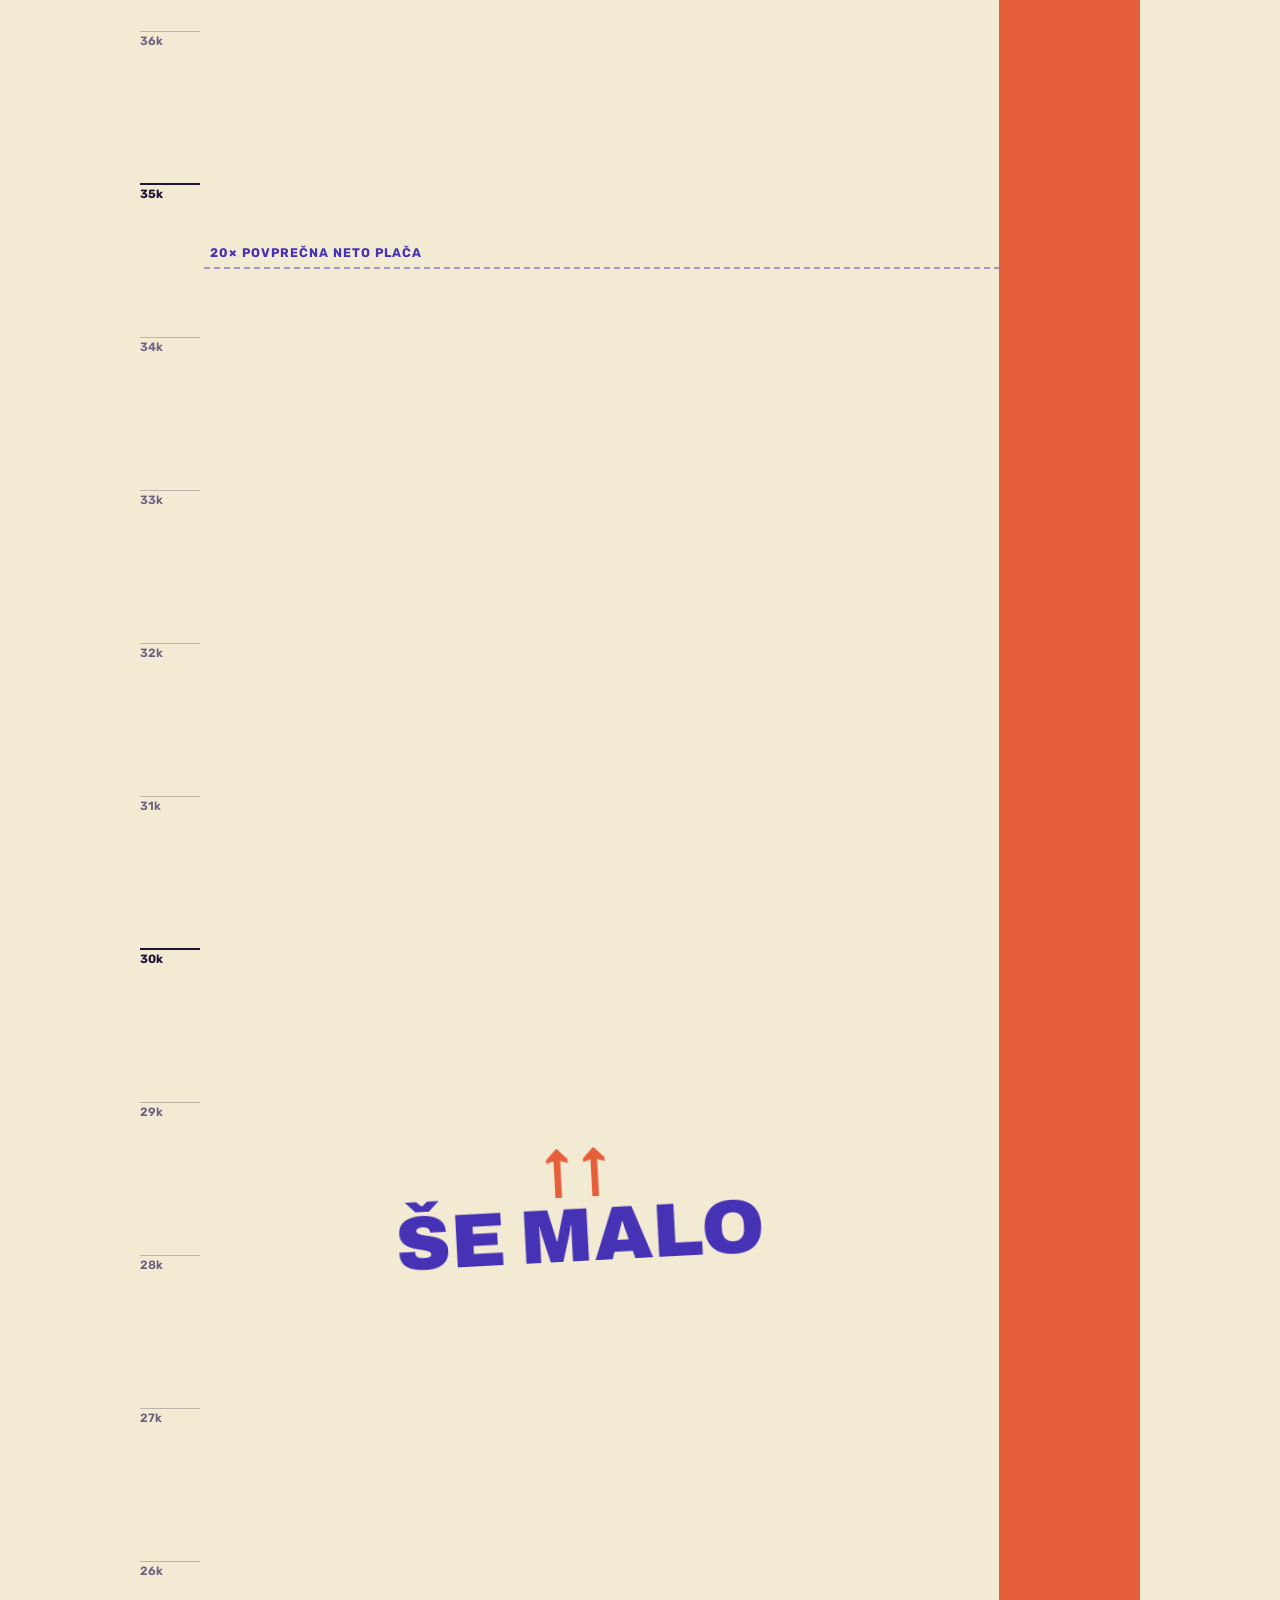
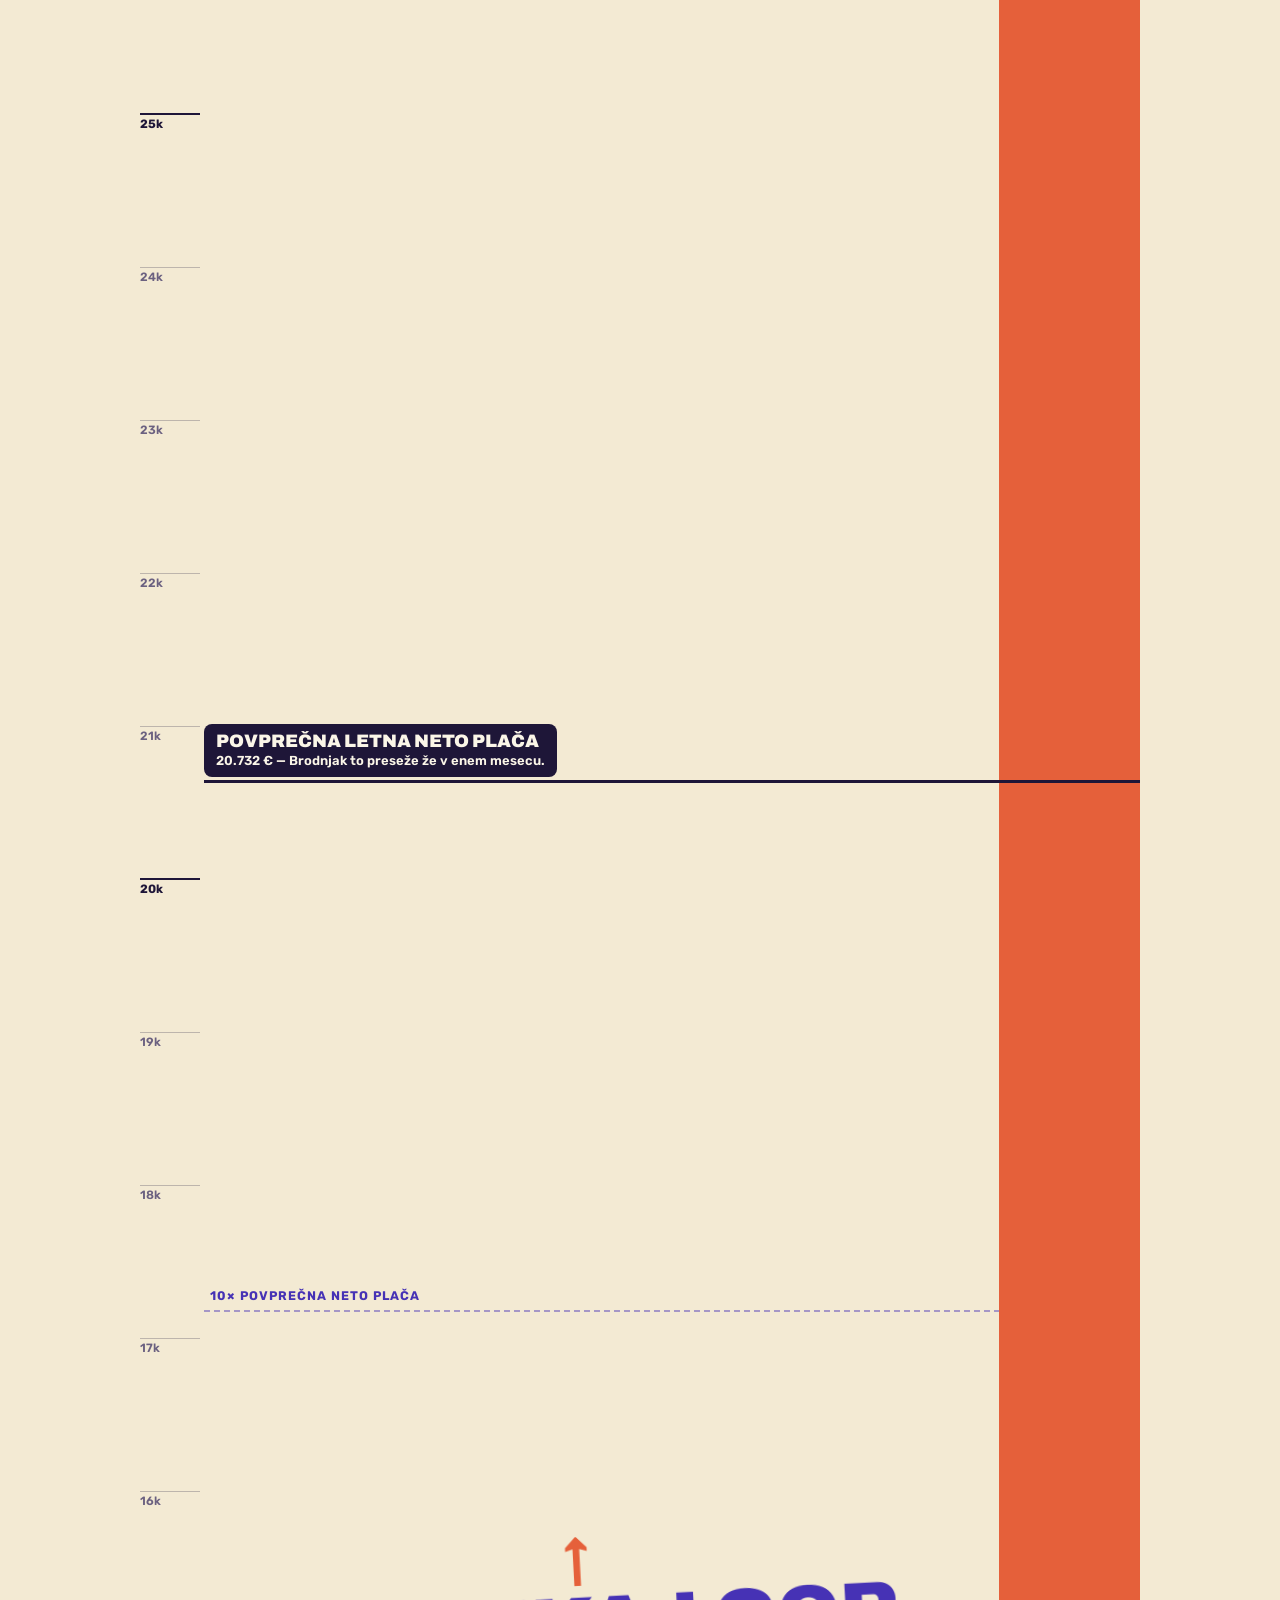
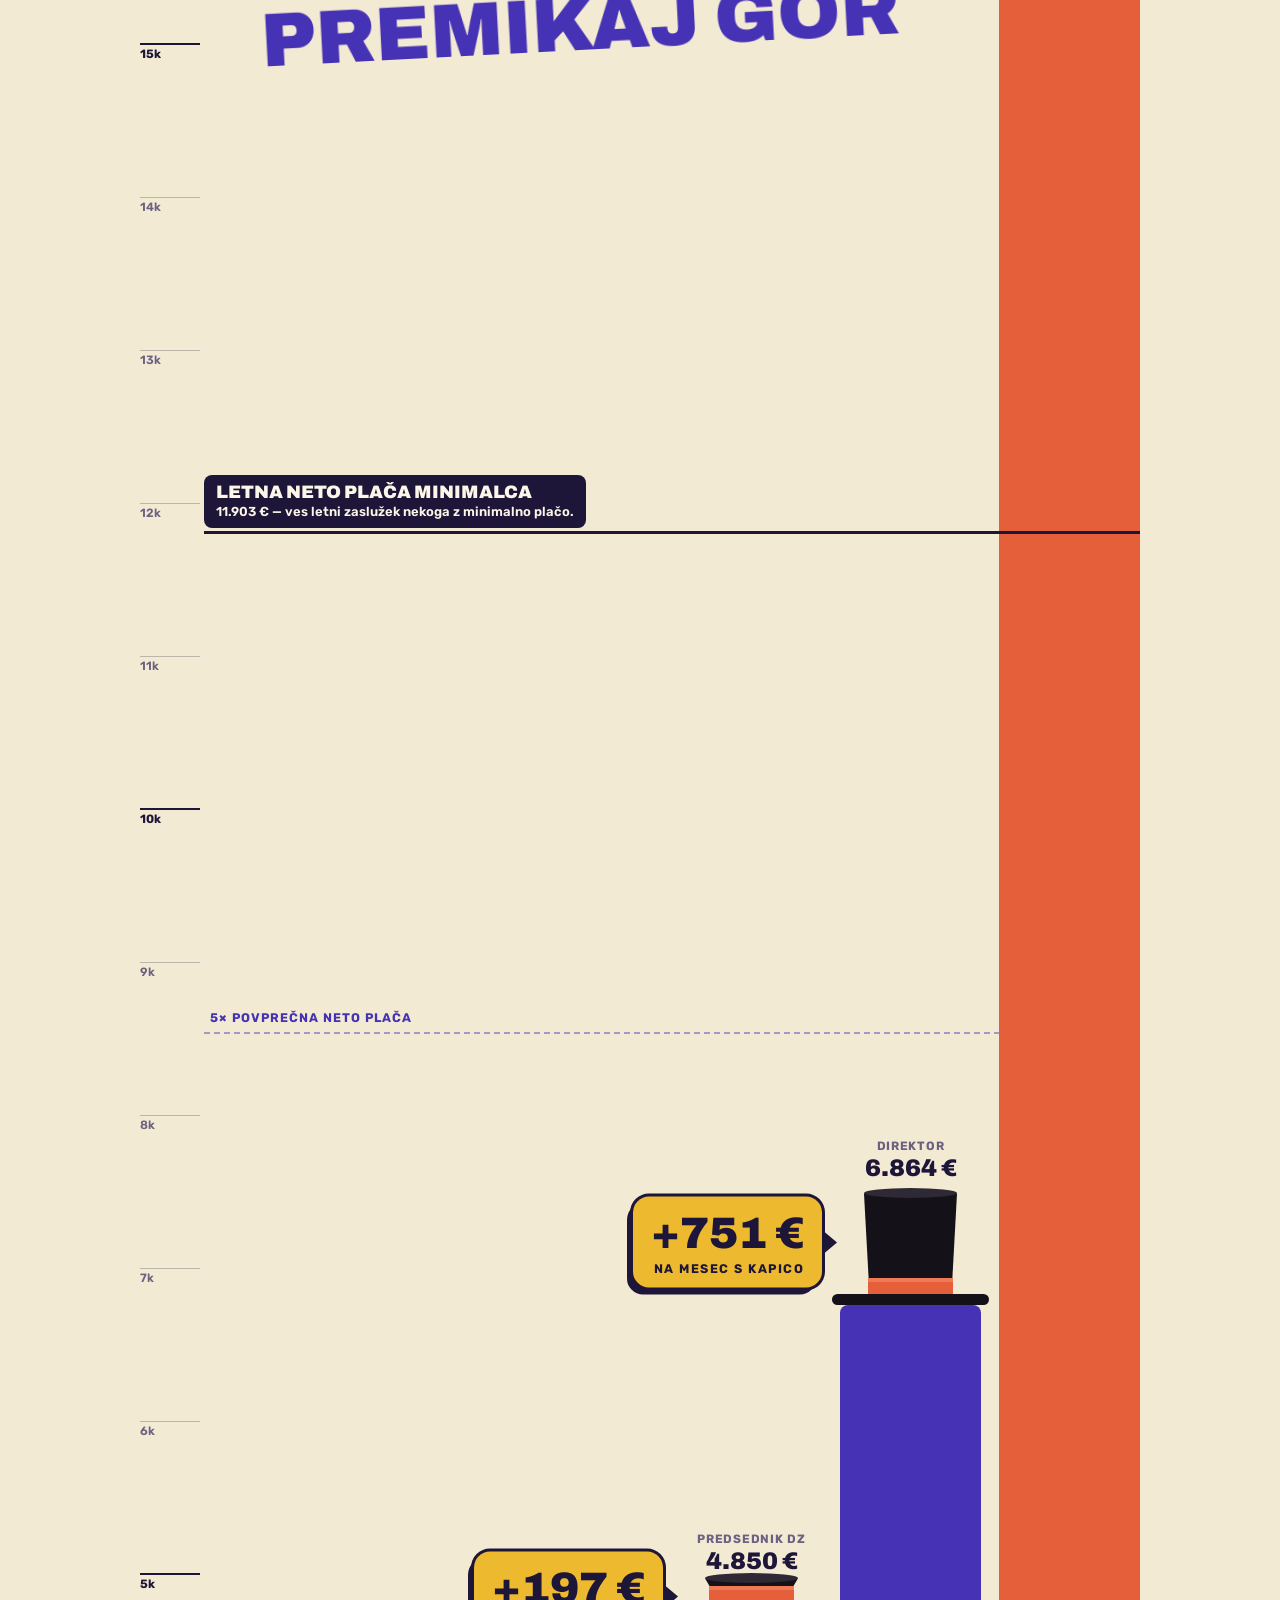
==== commit 8a4c68c3: "Favicon: kapica namesto črke Z Co-Authored-By: Claude Opus 5.5 <noreply@anthropic.com>" ====
--- a/index.html
+++ b/index.html
@@ -16,9 +16,9 @@
   document.head.appendChild(ps);
 }
 </script>
-<link rel="icon" href="assets/favicon.svg" type="image/svg+xml">
-<link rel="icon" href="assets/favicon-32.png" sizes="32x32" type="image/png">
-<link rel="apple-touch-icon" href="assets/apple-touch-icon.png">
+<link rel="icon" href="assets/favicon.svg?v=2" type="image/svg+xml">
+<link rel="icon" href="assets/favicon-32.png?v=2" sizes="32x32" type="image/png">
+<link rel="apple-touch-icon" href="assets/apple-touch-icon.png?v=2">
 <meta property="og:type" content="website">
 <meta property="og:site_name" content="Zakon za bogate">
 <meta property="og:title" content="Poišči Brodnjakovo kapico">
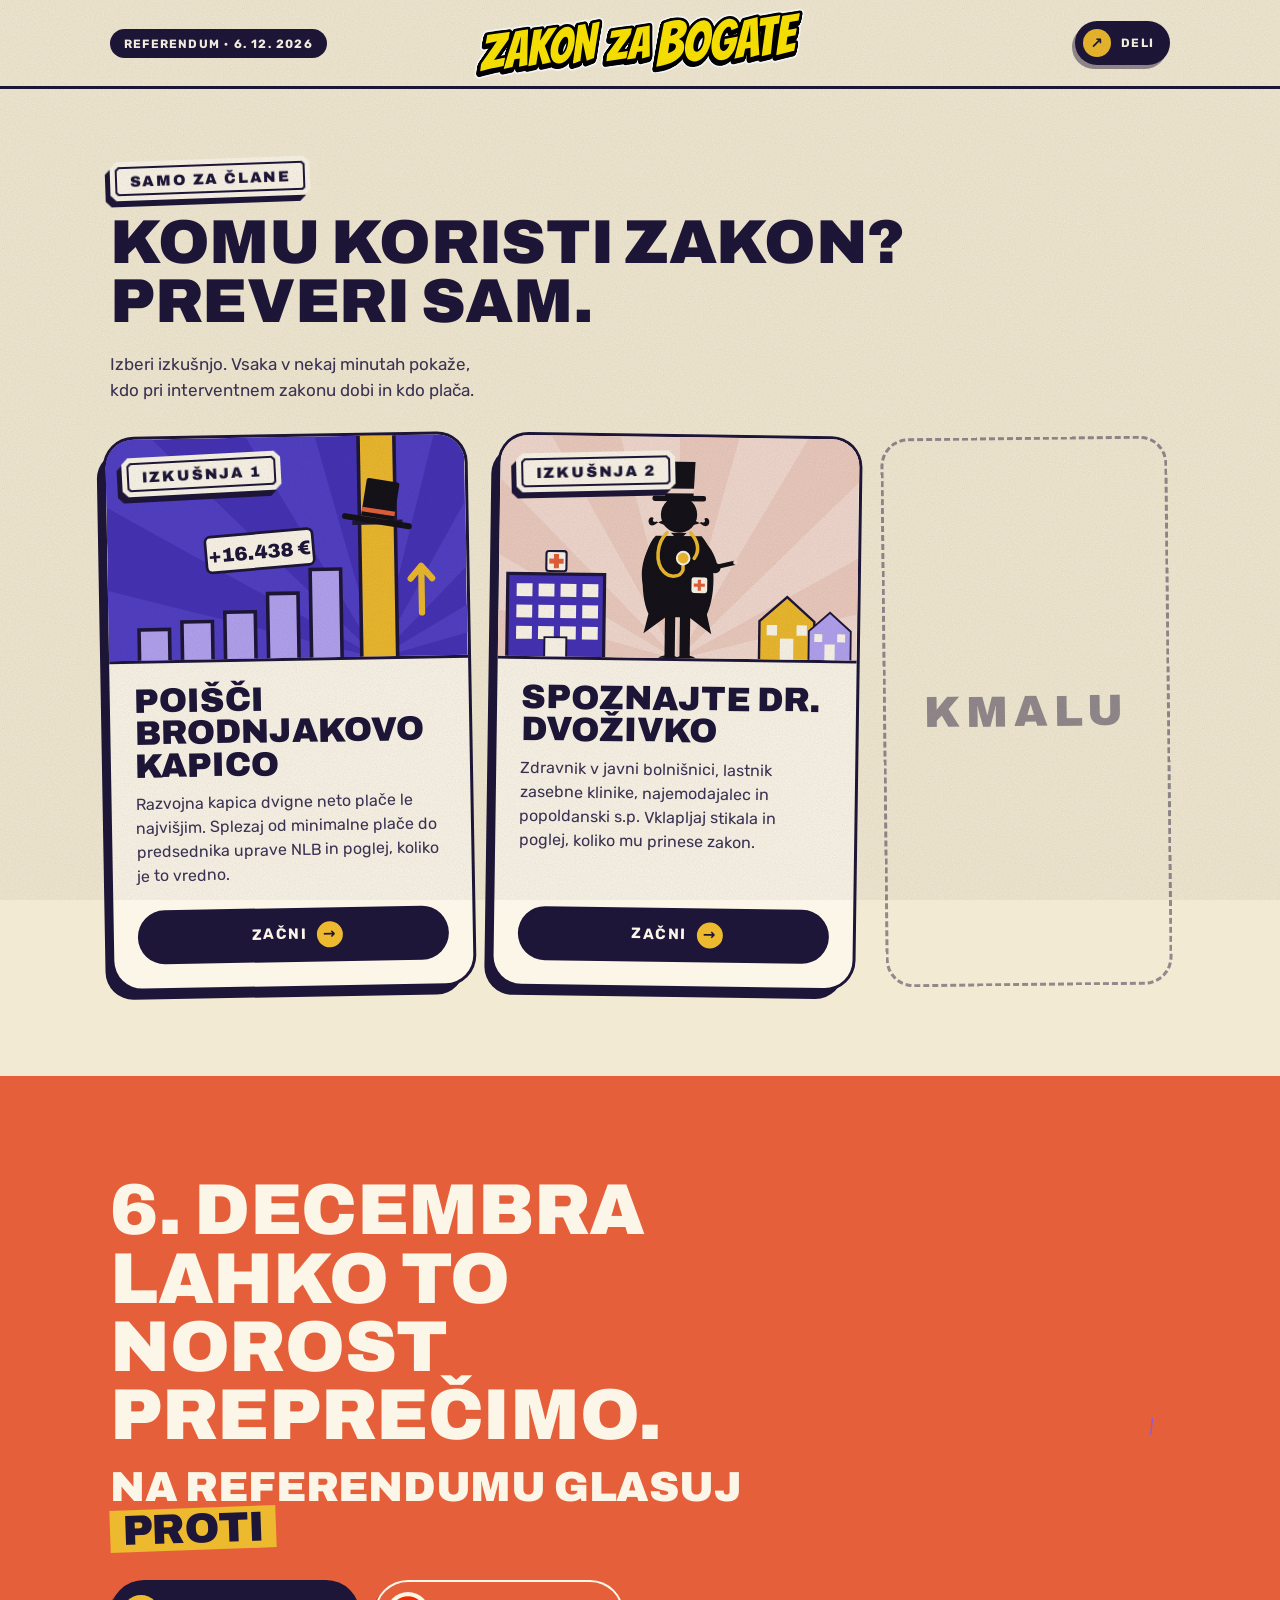
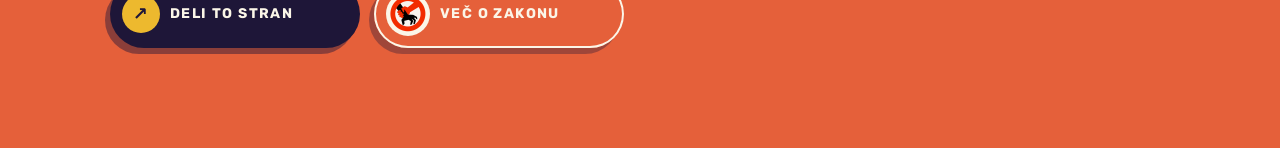
==== commit 5b0430fa: "Vstopna stran z izkušnjami, kapica na /kapica/, nova izkušnja Dr. Dvoživka - / je zdaj vstopna stran" ====
--- a/index.html
+++ b/index.html
@@ -3,8 +3,8 @@
 <head>
 <meta charset="utf-8">
 <meta name="viewport" content="width=device-width, initial-scale=1">
-<title>Poišči Brodnjakovo kapico — Zakon za bogate</title>
-<meta name="description" content="Interaktivna primerjava neto plač: minimalna, povprečna, medicinska sestra, sodnik, predsednik DZ, direktor in Blaž Brodnjak — zdaj in z razvojno kapico iz interventnega zakona.">
+<title>Zakon za bogate — komu v resnici koristi interventni zakon?</title>
+<meta name="description" content="Interaktivne izkušnje o interventnem zakonu (ZIURS): poišči Brodnjakovo kapico, spoznaj dr. Dvoživko. Referendum 6. decembra — glasuj PROTI.">
 <!-- Plausible: naloži se samo na zakonzabogate.si (ne na github.io ali localhost) -->
 <script>
 window.plausible = window.plausible || function() { (window.plausible.q = window.plausible.q || []).push(arguments) };
@@ -21,383 +21,125 @@
 <link rel="apple-touch-icon" href="assets/apple-touch-icon.png?v=2">
 <meta property="og:type" content="website">
 <meta property="og:site_name" content="Zakon za bogate">
-<meta property="og:title" content="Poišči Brodnjakovo kapico">
-<meta property="og:description" content="Razvojna kapica: Brodnjaku +16.438 € neto na mesec, vsem ostalim 265 milijonov manj v javni blagajni. Vsako leto. Referendum 6. decembra — glasuj PROTI.">
+<meta property="og:title" content="Zakon za bogate">
+<meta property="og:description" content="Komu v resnici koristi interventni zakon? Poišči Brodnjakovo kapico in spoznaj dr. Dvoživko. Referendum 6. decembra — glasuj PROTI.">
 <meta property="og:url" content="https://zakonzabogate.si/">
-<meta property="og:image" content="https://zakonzabogate.si/og.png">
+<meta property="og:image" content="https://zakonzabogate.si/og-zakon.png">
 <meta property="og:image:width" content="1200">
 <meta property="og:image:height" content="630">
-<meta property="og:image:alt" content="Poišči Brodnjakovo kapico. Kako velik je odpustek, ki ga eliti daje zakon za bogate?">
+<meta property="og:image:alt" content="Zakon za bogate: izberi izkušnjo — Brodnjakova kapica, Dr. Dvoživka.">
 <meta property="og:locale" content="sl_SI">
 <meta name="twitter:card" content="summary_large_image">
-<meta name="twitter:title" content="Poišči Brodnjakovo kapico">
-<meta name="twitter:description" content="Razvojna kapica: Brodnjaku +16.438 € neto na mesec, vsem ostalim 265 milijonov manj. Referendum 6. decembra — glasuj PROTI.">
-<meta name="twitter:image" content="https://zakonzabogate.si/og.png">
+<meta name="twitter:title" content="Zakon za bogate">
+<meta name="twitter:description" content="Komu v resnici koristi interventni zakon? Referendum 6. decembra — glasuj PROTI.">
+<meta name="twitter:image" content="https://zakonzabogate.si/og-zakon.png">
 <link href="assets/css/fonts.css" rel="stylesheet">
+<link href="assets/css/zzb.css" rel="stylesheet">
 <style>
-:root{
-  --cream:#F3EAD3; --paper:#FBF6E8; --ink:#1E1638; --muted:#6b6180; --hat:#141118;
-  --violet:#4632B5; --lav:#B3A2F0; --gold:#EDB92E; --gold-2:#F2C64A; --coral:#E5603A;
-  --disp:'Archivo',system-ui,sans-serif; --text:'Rubik',system-ui,sans-serif;
-  --maxw:1040px; --L:84px; --R:20px;
+/* ---------- izbira izkušenj ---------- */
+.hubbar .share-wrap{margin-left:auto}
+.hubbar .ref-pill{font:700 12px/1 var(--text);letter-spacing:.1em;text-transform:uppercase;background:var(--ink);color:var(--paper);border-radius:99px;padding:9px 14px 8px}
+.pick{padding:clamp(40px,6vw,70px) 0 clamp(56px,8vw,90px)}
+.pick-head{display:flex;align-items:flex-end;justify-content:space-between;gap:20px;flex-wrap:wrap;margin-bottom:34px}
+.pick h1{font-size:clamp(34px,5.4vw,62px);margin-top:16px}
+.pick-head p{max-width:34ch;color:#3d3456}
+.exps{display:grid;grid-template-columns:1fr 1fr .8fr;gap:clamp(18px,2.4vw,28px);align-items:stretch}
+.exp{position:relative;display:flex;flex-direction:column;background:var(--paper);color:var(--ink);text-decoration:none;border-radius:28px;overflow:hidden;
+  box-shadow:0 0 0 3px var(--ink),-9px 11px 0 var(--ink);transition:transform .3s cubic-bezier(.2,1.5,.4,1),box-shadow .3s cubic-bezier(.2,1.5,.4,1)}
+.exp:nth-child(1){transform:rotate(-1deg)} .exp:nth-child(2){transform:rotate(.8deg)} .exp:nth-child(3){transform:rotate(-.6deg)}
+a.exp:hover{transform:translate(2px,-3px) rotate(0);box-shadow:0 0 0 3px var(--ink),-12px 15px 0 var(--ink)}
+a.exp:active{transform:translate(-7px,9px);box-shadow:0 0 0 3px var(--ink),0 0 0 var(--ink);transition-duration:.08s}
+.thumb{position:relative;aspect-ratio:16/10;overflow:hidden;border-bottom:3px solid var(--ink)}
+.thumb svg{position:absolute;inset:0;width:100%;height:100%;display:block}
+.thumb .no{position:absolute;left:16px;top:16px;z-index:2}
+.exp .body{flex:1;display:flex;flex-direction:column;padding:22px 24px 24px}
+.exp h3{font:900 clamp(26px,2.8vw,34px)/.95 var(--disp);text-transform:uppercase}
+.exp p{margin-top:10px;font-size:16px;color:#3d3456;flex:1}
+.exp .meta{display:flex;margin-top:22px}
+.exp .go{flex:1;display:flex;justify-content:center;align-items:center;gap:10px;padding:14px 12px 14px 20px!important;font-size:15px!important;background:var(--ink);color:var(--paper);border-radius:99px;padding:9px 10px 9px 16px;font:700 13px/1 var(--text);letter-spacing:.1em;text-transform:uppercase;white-space:nowrap}
+.exp .go b{display:grid;place-items:center;width:26px;height:26px;border-radius:50%;background:var(--gold);color:var(--ink);font-size:15px;transition:transform .3s}
+a.exp:hover .go b{transform:translateX(3px)}
+.exp.soon{background:transparent;box-shadow:none;border:3px dashed rgba(30,22,56,.45);display:grid;place-items:center;min-height:220px}
+.soon-t{font:900 clamp(30px,3.4vw,44px)/1 var(--disp);text-transform:uppercase;letter-spacing:.14em;color:rgba(30,22,56,.45)}
+/* žig »kmalu« */
+.stampk{position:absolute;right:14px;bottom:16px;z-index:2;transform:rotate(-8deg);font:900 20px/1 var(--disp);letter-spacing:.14em;color:var(--coral);padding:8px 12px 6px;border:4px solid var(--coral);border-radius:8px;box-shadow:inset 0 0 0 3px var(--paper),inset 0 0 0 5px var(--coral);background:rgba(251,246,232,.6)}
+
+
+@media (max-width:900px){
+  .exps{grid-template-columns:1fr 1fr}
+  .exp.soon{grid-column:1/-1;min-height:140px}
 }
-*{box-sizing:border-box;margin:0}
-html,body{overflow-x:clip}
-body{background:var(--cream);color:var(--ink);font-family:var(--text);font-size:17px;line-height:1.5;-webkit-font-smoothing:antialiased}
-.disp{font-family:var(--disp);font-weight:900;text-transform:uppercase;letter-spacing:-.005em;line-height:.95}
-.wrap{max-width:var(--maxw);margin:0 auto;padding:0 20px;position:relative}
-.grain{position:fixed;inset:0;pointer-events:none;z-index:100;opacity:.14;mix-blend-mode:multiply;
-  background-image:url("data:image/svg+xml,%3Csvg xmlns='http://www.w3.org/2000/svg' width='240' height='240'%3E%3Cfilter id='n'%3E%3CfeTurbulence type='fractalNoise' baseFrequency='.85' numOctaves='2' stitchTiles='stitch'/%3E%3CfeColorMatrix values='0 0 0 0 0 0 0 0 0 0 0 0 0 0 0 0 0 0 .6 0'/%3E%3C/filter%3E%3Crect width='240' height='240' filter='url(%23n)'/%3E%3C/svg%3E")}
-.tag{position:relative;display:inline-block;background:var(--violet);color:var(--paper);font:900 15px/1 var(--disp);text-transform:uppercase;
-  padding:10px 18px 9px 32px;transform:rotate(-4deg);clip-path:polygon(15px 0,100% 0,100% 100%,15px 100%,0 50%)}
-.tag::before{content:"";position:absolute;left:11px;top:50%;width:8px;height:8px;margin-top:-4px;border-radius:50%;background:var(--gold)}
-.tag.gold{background:var(--gold);color:var(--ink)} .tag.gold::before{background:var(--ink)}
-.btn{display:inline-flex;align-items:center;gap:10px;border-radius:99px;padding:10px 18px 10px 10px;font:700 12px/1 var(--text);letter-spacing:.1em;text-transform:uppercase;text-decoration:none;cursor:pointer;border:0}
-.btn b{display:grid;place-items:center;width:32px;height:32px;border-radius:50%;font-size:17px}
-.btn.up{background:var(--ink);color:var(--paper)} .btn.up b{background:var(--gold);color:var(--ink);animation:bob 1.5s ease-in-out infinite}
-.btn.up b svg{width:62%;height:62%;display:block}
-.btn.ghost{background:transparent;color:var(--ink);box-shadow:inset 0 0 0 2px var(--ink)} .btn.ghost b{background:var(--ink);color:var(--paper)}
-@keyframes bob{50%{transform:translateY(-5px)}}
-/* mini cilinder (legenda) */
-.mini-hat{display:inline-block;width:16px;height:14px;position:relative;vertical-align:-2px;margin-right:7px}
-.mini-hat::before{content:"";position:absolute;left:3px;right:3px;top:0;height:11px;background:var(--hat);border-radius:2px 2px 0 0}
-.mini-hat::after{content:"";position:absolute;left:0;right:0;bottom:0;height:3px;background:var(--hat);border-radius:2px}
-.sw-now{display:inline-block;width:15px;height:15px;border-radius:4px;background:var(--ink);vertical-align:-3px;margin-right:7px}
-
-/* ---------- višinomer ---------- */
-.hud{position:fixed;left:0;right:0;top:0;z-index:30;pointer-events:none;background:linear-gradient(var(--cream) 62%,rgba(243,234,211,0));transition:opacity .25s}
-.hud .wrap{display:flex;justify-content:space-between;align-items:flex-start;gap:14px;padding-top:12px;padding-bottom:30px}
-.alt .l{font:700 12px/1 var(--text);letter-spacing:.14em;text-transform:uppercase;color:var(--muted)}
-.alt .v{font:900 clamp(28px,4.6vw,44px)/1 var(--disp);margin-top:4px;font-variant-numeric:tabular-nums}
-.alt .v small{font-size:.5em}
-.alt .x{font:600 13px/1.3 var(--text);color:var(--violet);margin-top:4px;min-height:17px}
-.brand{display:flex;align-items:center;gap:10px;pointer-events:auto}
-.brand img{width:58px;height:58px}
-.pill{background:var(--ink);color:var(--paper);border-radius:99px;padding:8px 12px;font:700 12px/1 var(--text);letter-spacing:.08em;text-transform:uppercase;white-space:nowrap}
-.hud.off{opacity:0}
-
-/* ---------- VRH STRANI: številke, metodologija ---------- */
-.data{padding:60px 0 40px}
-.data h2{font-size:clamp(34px,5.6vw,60px);margin:16px 0 26px}
-.data h2.big-claim{font-size:clamp(28px,4.2vw,48px);line-height:1;max-width:22ch}
-.data h2.big-claim em{font-style:normal;color:var(--coral)}
-.claim-row{display:flex;align-items:center;justify-content:space-between;gap:28px;margin-bottom:30px}
-.claim-row h2{margin:0!important}
-.data .up-here{flex:none}
-.data h2.claim2{margin:56px 0 0;font-size:clamp(34px,5.6vw,66px);max-width:none}
-.cards{display:grid;grid-template-columns:repeat(4,1fr);gap:16px}
-.c4{background:var(--coral);color:var(--paper)} .c4 .k{color:#ffe2d6}
-.kc{border-radius:26px;padding:24px}
-.kc .k{font:700 12px/1.3 var(--text);letter-spacing:.12em;text-transform:uppercase}
-.kc .v{font:900 clamp(40px,5vw,58px)/1 var(--disp);margin:10px 0 8px}
-.kc p{font-size:15px}
-.kc .v .vhat{display:block;width:46px;height:46px;margin:0 0 8px -2px;animation:hatTip 3.4s ease-in-out infinite;transform-origin:50% 90%}
-.kc .v .vhat svg{width:100%;height:100%;display:block}
-.kc-ico{display:flex;gap:8px;flex-wrap:wrap;margin-bottom:16px}
-.kc-ico{position:relative}
-.kc-ico.wear{margin-top:30px}
-.kc-ico .ahat{position:absolute;left:3px;top:-24px;width:50px;height:50px;z-index:2;animation:hatTip 3.4s ease-in-out infinite;transform-origin:50% 90%}
-.kc-ico .ahat svg{width:100%;height:100%;display:block}
-.kc-ico span{width:56px;height:56px;border-radius:50%;background:var(--paper);display:grid;place-items:center;box-shadow:0 0 0 3px var(--ink);overflow:hidden}
-.kc-ico span svg{width:62%;height:62%}
-.kc-ico span.photo{background:var(--gold)}
-.kc-ico span.photo img{width:100%;height:100%;object-fit:cover;object-position:50% 34%}
-.c1{background:var(--lav)} .c2{background:var(--gold)} .c3{background:var(--violet);color:var(--paper)} .c3 .k{color:var(--lav)}
-.tblwrap{overflow-x:auto;-webkit-overflow-scrolling:touch;border-radius:20px;margin-top:34px}
-table{width:100%;border-collapse:collapse;background:var(--paper);font-size:15px}
-th,td{padding:12px 14px;text-align:right;border-bottom:1px solid rgba(30,22,56,.12);white-space:nowrap}
-th:first-child,td:first-child{text-align:left;white-space:normal}
-th{font:700 11px/1.3 var(--text);letter-spacing:.1em;text-transform:uppercase;color:var(--muted);background:#F1E8D2}
-td b{font-weight:700}
-tr.hi td{background:#ECE6FB}
-td.pos{color:var(--violet);font-weight:700}
-.more{margin-top:26px}
-.more summary{display:inline-flex;align-items:center;gap:8px;cursor:pointer;list-style:none;font:600 13px/1 var(--text);color:var(--muted);padding:8px 2px;border-bottom:1px dashed rgba(30,22,56,.35)}
-.more summary::-webkit-details-marker{display:none}
-.more summary::before{content:"+";display:grid;place-items:center;width:20px;height:20px;border-radius:50%;border:1.5px solid var(--muted);font-weight:700;font-size:14px;line-height:1}
-.more[open] summary::before{content:"−"}
-.more summary:hover{color:var(--ink)}
-.method{display:grid;grid-template-columns:1.2fr 1fr;gap:28px;margin-top:20px;font-size:14.5px;color:#3d3456}
-.method h3{font:900 22px/1 var(--disp);text-transform:uppercase;color:var(--ink);margin-bottom:12px}
-.method ul{padding-left:18px}
-.method li{margin:6px 0}
-.method a{color:var(--violet)}
-.ref{margin:48px 0 0;background:var(--ink);color:var(--paper);border-radius:30px;padding:32px 30px;display:flex;gap:24px;align-items:center;justify-content:space-between;flex-wrap:wrap}
-.ref .disp{font-size:clamp(28px,4.4vw,48px)}
-.ref .disp em{font-style:normal;color:var(--gold)}
-.ref p.cta{margin-top:14px;font-size:clamp(20px,2.6vw,28px);color:var(--gold);max-width:none}
-.ref p.cta em{font-style:normal;color:var(--paper);background:var(--coral);padding:0 8px}
-.ref>div{flex:1;min-width:260px}
-.ref img{width:140px;transform:rotate(8deg)}
-.foot{margin-top:28px;font-size:13px;color:var(--muted)}
-.down-hint{margin-top:40px;text-align:center;font:700 12px/1 var(--text);letter-spacing:.14em;text-transform:uppercase;color:var(--muted)}
-
-/* ---------- poziv na vrhu ---------- */
-.cta-top{background:var(--coral);color:var(--paper);padding:clamp(60px,10vw,110px) 0}
-.cta-in{display:flex;gap:28px;align-items:center;justify-content:space-between}
-.cta-in>div{flex:1;min-width:0}
-.cta-top h2{font-size:clamp(34px,6vw,72px);line-height:.95;max-width:16ch}
-.cta-top .vote{font-size:clamp(24px,3.6vw,42px);margin-top:18px}
-.cta-top .vote em{font-style:normal;background:var(--gold);color:var(--ink);padding:2px 12px 0;display:inline-block;transform:rotate(-2deg)}
-.cta-btns{display:grid;grid-template-columns:repeat(2,250px);gap:14px;margin-top:30px}
-.cta-btns .btn.share,.cta-btns .btn.morelink{width:100%;justify-content:flex-start}
-.btn.share{background:var(--ink);color:var(--paper);font-size:14px;padding:12px 22px 12px 12px}
-.btn.share b{background:var(--gold);color:var(--ink);width:38px;height:38px;font-size:18px}
-.btn.morelink{background:transparent;color:var(--paper);box-shadow:inset 0 0 0 2px var(--paper);font-size:14px;padding:12px 22px 12px 12px}
-.btn.morelink b{background:var(--paper);color:var(--coral);width:38px;height:38px;font-size:18px}
-.share-wrap{position:relative;display:flex}
-.copied{position:absolute;left:0;top:calc(100% + 14px);z-index:5;width:max-content;max-width:300px;background:var(--paper);color:var(--ink);border-radius:16px;padding:14px 18px 13px 52px;box-shadow:0 0 0 3px var(--ink),-6px 7px 0 var(--ink);
-  opacity:0;transform:translateY(-8px) scale(.96);transform-origin:20px 0;pointer-events:none;transition:opacity .2s,transform .25s cubic-bezier(.2,1.3,.4,1)}
-.copied::before{content:"✓";position:absolute;left:14px;top:50%;margin-top:-14px;width:28px;height:28px;border-radius:50%;background:var(--gold);display:grid;place-items:center;font:900 16px/1 var(--text)}
-.copied::after{content:"";position:absolute;left:24px;top:-12px;border-style:solid;border-width:0 10px 12px;border-color:transparent transparent var(--ink)}
-.copied.on{opacity:1;transform:none}
-.copied b{display:block;font:900 20px/1.1 var(--disp);text-transform:uppercase}
-.copied span{display:block;font:500 14px/1.3 var(--text);color:var(--muted);margin-top:3px}
-.btn.morelink b.pu{background:var(--paper);width:44px;height:44px;padding:2px}
-.btn.morelink b.pu img{width:100%;height:100%;display:block}
-/* pritisk: gumb se "pogrezne" v svojo senco, ikona se zavrti */
-.btn.share,.btn.morelink{transition:transform .28s cubic-bezier(.2,1.6,.4,1),box-shadow .28s cubic-bezier(.2,1.6,.4,1);-webkit-tap-highlight-color:transparent;user-select:none}
-.btn.share{box-shadow:-5px 6px 0 rgba(30,22,56,.45)}
-.btn.morelink{box-shadow:inset 0 0 0 2px var(--paper),-5px 6px 0 rgba(30,22,56,.35)}
-.btn.share b,.btn.morelink b{transition:transform .35s cubic-bezier(.2,1.6,.4,1)}
-.btn.share:hover,.btn.morelink:hover{transform:translate(1px,-1px)}
-.btn.share:hover{box-shadow:-6px 7px 0 rgba(30,22,56,.45)}
-.btn.morelink:hover{box-shadow:inset 0 0 0 2px var(--paper),-6px 7px 0 rgba(30,22,56,.35)}
-.btn.share:active,.btn.morelink:active{transform:translate(-5px,6px) scale(.97);transition-duration:.08s}
-.btn.share:active{box-shadow:0 0 0 rgba(30,22,56,.45)}
-.btn.morelink:active{box-shadow:inset 0 0 0 2px var(--paper),0 0 0 rgba(30,22,56,.35);background:rgba(255,255,255,.12)}
-.btn.share:active b{transform:rotate(-25deg) scale(.88)}
-.btn.morelink:active b{transform:rotate(20deg) scale(.88)}
-.btn.share.pop b{animation:sharePop .5s cubic-bezier(.2,1.6,.4,1)}
-@keyframes sharePop{0%{transform:scale(.8)}50%{transform:scale(1.25) rotate(12deg)}100%{transform:none}}
-@media (prefers-reduced-motion:reduce){.btn.share,.btn.morelink,.btn.share b,.btn.morelink b{transition:none}.btn.share.pop b{animation:none}}
-.cta-in .anim-logo{position:relative;display:block;width:clamp(200px,26vw,320px);aspect-ratio:1;flex:none}
-/* platno animacije je 2600/1280 večje od logotipa, da se črke ob priletu ne odrežejo */
-.cta-in .anim-img{position:absolute;left:-51.5625%;top:-51.5625%;width:203.125%;height:203.125%;max-width:none;pointer-events:none}
-/* ---------- stroški (navpično) ---------- */
-.cost{position:relative}
-.bars.six,.names.six,.icons.six{grid-template-columns:repeat(6,minmax(0,1fr))}
-.cost .seg-now.k{background:var(--hat)}
-.cost .seg-now.z{background:var(--coral)}
-.cost .top-lbl.big{left:auto;right:0;transform:none;text-align:right;max-width:none}
-.cost .top-lbl.big .v{font-size:clamp(28px,4.6vw,52px)}
-.cost .top-lbl.big .n{font-size:clamp(12px,1.4vw,15px);color:var(--ink)}
-.cband{padding:18px 0 26px!important}
-.cband h2{font-size:clamp(30px,5vw,56px);line-height:.92;margin-top:12px}
-.cband h2 em{font-style:normal;color:var(--coral)}
-.cband .tag{font-size:13px}
-/* ---------- račun: kdo dobi kapico ---------- */
-.rcpt-wrap{display:flex;justify-content:center;margin:10px 0 0}
-.rcpt{position:relative;width:min(680px,100%);background:var(--paper);padding:30px clamp(18px,4vw,40px) 46px;transform:rotate(-1deg);
-  box-shadow:0 0 0 3px var(--ink),-10px 12px 0 var(--ink);
-  -webkit-mask:radial-gradient(circle at 10px 100%,transparent 9px,#000 9.5px) -10px 0/20px 100% repeat-x;mask:radial-gradient(circle at 10px 100%,transparent 9px,#000 9.5px) -10px 0/20px 100% repeat-x}
-.rcpt .rh{text-align:center;border-bottom:2px dashed var(--ink);padding-bottom:14px;margin-bottom:8px}
-.rcpt .rh b{display:block;font:900 clamp(26px,3.6vw,38px)/1 var(--disp);text-transform:uppercase}
-.rcpt .rh span{display:block;font:600 13px/1.3 var(--text);letter-spacing:.12em;text-transform:uppercase;color:var(--muted);margin-top:6px}
-.rrow{display:grid;grid-template-columns:44px auto 1fr auto;gap:12px;align-items:center;padding:10px 0}
-.rrow .av{position:relative;width:40px;height:40px;border-radius:50%;background:var(--cream);box-shadow:0 0 0 2.5px var(--ink);display:grid;place-items:center;overflow:visible}
-.rrow .av .clip{position:absolute;inset:0;border-radius:50%;overflow:hidden;display:grid;place-items:center}
-.rrow .av svg{width:62%;height:62%}
-.rrow .av img{width:100%;height:100%;object-fit:cover;object-position:50% 34%}
-.rrow .av .h{position:absolute;left:4px;top:-19px;width:32px;height:32px;transform:rotate(-8deg);transform-origin:50% 90%}
-.rrow .av .h svg{width:100%;height:100%}
-.rrow .nm{font:700 16px/1.2 var(--text)}
-.rrow .nm small{display:block;font:500 13px/1.2 var(--text);color:var(--muted)}
-.rrow .dots{border-bottom:2px dotted rgba(30,22,56,.35);transform:translateY(4px)}
-.rrow .am{font:900 clamp(22px,2.8vw,30px)/1 var(--disp);text-align:right;white-space:nowrap}
-.rrow .am small{display:block;font:600 12px/1.2 var(--text);color:var(--muted);margin-top:3px}
-.rrow.zero .am{color:#9a91ad}
-.rrow.top .am{color:var(--coral);font-size:clamp(28px,3.8vw,40px)}
-.rcpt .rt{border-top:2px dashed var(--ink);margin-top:8px;padding-top:14px;display:flex;justify-content:space-between;align-items:baseline;gap:14px;font:700 15px/1.3 var(--text)}
-.rcpt .rt b{font:900 clamp(22px,3vw,30px)/1 var(--disp);white-space:nowrap}
-.rcpt .stamp{position:absolute;right:clamp(10px,3vw,26px);top:18px;transform:rotate(12deg);border:3px solid var(--coral);color:var(--coral);font:900 18px/1 var(--disp);text-transform:uppercase;padding:8px 10px;border-radius:6px;outline:1.5px solid var(--coral);outline-offset:3px;opacity:.9}
-/* ---------- graf ---------- */
-.climb{position:relative}
-.world{position:relative}
-.plot{position:absolute;left:0;right:0;top:0}
-.plot>.wrap{height:100%}
-.ruler{position:absolute;left:20px;top:0;bottom:0;width:60px}
-.ruler div{position:absolute;left:0;right:0;border-top:1px solid rgba(30,22,56,.25);font:600 12px/1 var(--text);color:var(--muted);padding-top:3px}
-.ruler div.k{border-top:2px solid var(--ink);color:var(--ink);font-weight:700}
-.bars,.names{position:absolute;left:var(--L);right:var(--R);display:grid;grid-template-columns:repeat(6,minmax(0,1fr));gap:clamp(5px,1.6vw,18px)}
-.bars{top:0;bottom:0;align-items:end}
-.col{position:relative;height:100%;display:flex;flex-direction:column;justify-content:flex-end;align-items:center}
-.seg-now{width:100%;background:var(--violet);border-radius:8px 8px 0 0}
-.col.hi .seg-now{background:var(--coral)}
-/* cilinder = kapica */
-.hat{position:relative;width:100%;display:flex;flex-direction:column;align-items:center}
-.hat .top{width:66%;height:10px;border-radius:50%;background:#2E2935;margin-bottom:-5px;position:relative;z-index:1}
-.hat .crown{width:66%;background:var(--hat);clip-path:polygon(0 0,100% 0,95% 100%,5% 100%)}
-.hat .band{width:60%;height:16px;background:var(--coral);box-shadow:inset 0 4px 0 #F07A55}
-.hat .brim{width:112%;height:11px;border-radius:999px;background:var(--hat);position:relative;z-index:2}
-.top-lbl{position:absolute;left:50%;transform:translateX(-50%);bottom:calc(var(--h) + 10px);text-align:center;width:max-content;max-width:160px}
-.top-lbl .n{font:700 clamp(10px,1.2vw,12px)/1.2 var(--text);text-transform:uppercase;letter-spacing:.06em;color:var(--muted)}
-.top-lbl .v{font:900 clamp(14px,2.2vw,24px)/1 var(--disp);margin-top:3px;white-space:nowrap}
-.top-lbl .c{display:inline-block;margin-top:5px;font:700 clamp(10px,1.2vw,12px)/1 var(--text);padding:4px 8px;border-radius:99px;white-space:nowrap;background:rgba(30,22,56,.08);color:var(--muted)}
-.top-lbl .c.pos{background:var(--gold);color:var(--ink)}
-.cap-big{position:absolute;right:calc(100% + 18px);transform:translateY(50%);z-index:5;background:var(--gold);color:var(--ink);font:900 clamp(24px,3.6vw,44px)/1 var(--disp);padding:14px 18px 12px;border-radius:16px;box-shadow:0 0 0 3px var(--ink),-6px 7px 0 var(--ink);white-space:nowrap;text-align:right}
-.cap-big small{display:block;font:700 12.5px/1.2 var(--text);letter-spacing:.12em;text-transform:uppercase;margin-top:6px}
-.cap-big::after{content:"";position:absolute;right:-15px;top:50%;margin-top:-11px;border-style:solid;border-width:11px 0 11px 13px;border-color:transparent transparent transparent var(--ink)}
-.top-lbl .c{font-size:clamp(11px,1.3vw,13px)!important}
-.top-lbl .c.zero{display:inline-block;margin-top:9px;background:var(--paper);color:var(--ink);font:900 clamp(18px,2.6vw,30px)/1 var(--disp);font-size:clamp(18px,2.6vw,30px)!important;padding:9px 13px 7px!important;border-radius:12px;box-shadow:0 0 0 3px var(--ink),-4px 5px 0 var(--ink)}
-.top-lbl .c.zero small{display:block;font:700 11.5px/1.2 var(--text);letter-spacing:.1em;text-transform:uppercase;color:var(--muted);margin-top:4px}
-.mile{position:absolute;left:var(--L);right:var(--R);border-top:3px solid var(--ink);z-index:2}
-.mile span{position:absolute;left:0;bottom:6px;background:var(--ink);color:var(--paper);font:600 13px/1.25 var(--text);padding:8px 12px;border-radius:8px;max-width:min(440px,72%)}
-.mile span b{display:block;font:900 18px/1 var(--disp);text-transform:uppercase;margin-bottom:3px}
-.mile.cap{border-top:4px solid var(--ink)}
-.mile.cap span{background:var(--gold);color:var(--ink);box-shadow:0 0 0 3px var(--ink),-5px 6px 0 var(--ink)}
-.mile.cap span b{font-size:22px}
-.prompt{position:absolute;left:var(--L);right:calc(var(--R) + 18%);text-align:center;font:900 clamp(30px,6vw,76px)/.95 var(--disp);text-transform:uppercase;color:var(--violet);transform:rotate(-3deg);z-index:1;pointer-events:none}
-.prompt i{display:block;font-style:normal;font-size:.7em;color:var(--coral);margin-bottom:6px}
-.multi{position:absolute;left:var(--L);right:var(--R);border-top:2px dashed rgba(70,50,181,.45)}
-.multi span{position:absolute;left:0;top:-26px;font:700 12.5px/1 var(--text);letter-spacing:.08em;text-transform:uppercase;color:var(--violet);background:var(--cream);padding:4px 6px}
-.ground{position:absolute;left:0;right:0;background:var(--gold);color:var(--ink)}
-.ground>.wrap{height:100%}
-.icons{position:absolute;left:var(--L);right:var(--R);top:-36px;display:grid;grid-template-columns:repeat(6,minmax(0,1fr));gap:clamp(5px,1.6vw,18px);z-index:3}
-.icons div{display:flex;justify-content:center}
-.ico{will-change:transform;width:clamp(46px,6.6vw,72px);height:clamp(46px,6.6vw,72px);border-radius:50%;background:var(--paper);box-shadow:0 0 0 4px var(--ink);display:grid;place-items:center;overflow:hidden}
-.ico svg{width:62%;height:62%}
-.ico.photo{background:var(--gold)}
-.ico.photo img{width:100%;height:100%;object-fit:cover;object-position:50% 34%}
-.names{top:40px}
-.names div{text-align:center;font:700 clamp(11px,1.35vw,14px)/1.2 var(--text);text-transform:uppercase;letter-spacing:.04em;overflow-wrap:anywhere}
-.names .m{display:none}
-.names small{display:block;font-size:12px;font-weight:400;text-transform:none;letter-spacing:0;color:#5a4a1c;margin-top:3px}
-.summit{position:absolute;left:50%;transform:translateX(-50%);width:min(640px,calc(100% - 40px));text-align:center}
-.frame .phat{position:absolute;left:50%;top:0;width:78%;z-index:3;transform-origin:50% 92%;margin-left:-37%;translate:0 -46%;animation:hatTip 3.4s ease-in-out infinite;filter:drop-shadow(-4px 5px 0 rgba(30,22,56,.35))}
-.frame .phat svg{display:block;width:100%;height:auto}
-.trophy{--rd:clamp(360px,44vw,500px);position:relative;width:max-content;margin:0 auto;padding:clamp(40px,5vw,60px) clamp(60px,8vw,110px) clamp(34px,5vw,56px)}
-.rays-bg{position:absolute;left:50%;top:50%;width:var(--rd);height:auto;aspect-ratio:1;margin:calc(var(--rd) / -2) 0 0 calc(var(--rd) / -2);z-index:0;animation:raySpin 60s linear infinite, rayIn 1.2s cubic-bezier(.2,.9,.3,1) both;pointer-events:none}
-.wreath{position:absolute;left:50%;top:50%;width:calc(var(--rd) * 1.08);height:auto;z-index:0;pointer-events:none;filter:drop-shadow(-5px 6px 0 rgba(30,22,56,.35));animation:rayIn 1s cubic-bezier(.2,.9,.3,1) both}
-.wreath.wl{translate:calc(-50% - var(--rd) * .2) -50%}
-.wreath.wr{translate:calc(-50% + var(--rd) * .2) -50%}
-@keyframes raySpin{to{rotate:360deg}}
-@keyframes rayIn{from{scale:.4;opacity:0}to{scale:1;opacity:1}}
-.trophy .frame{z-index:1}
-@media (prefers-reduced-motion:reduce){.frame .phat,.kc-ico .ahat,.rays-bg{animation:none}}
-.frame .phat{cursor:pointer}
-.frame .phat:hover{filter:drop-shadow(-4px 5px 0 rgba(30,22,56,.35)) brightness(1.15)}
-.frame .phat.fly{animation:hatFly 1.15s cubic-bezier(.35,.1,.6,1) forwards;pointer-events:none}
-.frame .phat.back{animation:hatBack .7s cubic-bezier(.2,1.5,.4,1) both}
-@keyframes hatFly{
-  0%{transform:rotate(-9deg) translate(0,0) scale(1)}
-  14%{transform:rotate(-16deg) translate(-6px,14px) scale(.96,1.04)}
-  32%{transform:rotate(18deg) translate(40px,-150px) scale(1.06)}
-  60%{transform:rotate(250deg) translate(170px,-320px) scale(.9)}
-  100%{transform:rotate(620deg) translate(520px,-700px) scale(.55);opacity:0}}
-@keyframes hatBack{from{transform:translate(0,-260px) rotate(-30deg);opacity:0}60%{opacity:1}to{transform:rotate(-9deg) translate(0,0)}}
-.hat-msg{display:block;margin-top:10px;font:700 15px/1.3 var(--text);color:var(--muted);min-height:20px;opacity:0;transition:opacity .3s}
-.hat-msg.on{opacity:1}
-.hat-msg button{all:unset;cursor:pointer;color:var(--violet);text-decoration:underline;margin-left:4px}
-@media (prefers-reduced-motion:reduce){.frame .phat.fly{animation:none;opacity:0}.frame .phat.back{animation:none}}
-@keyframes hatTip{0%,100%{transform:rotate(-9deg) translateY(0)}45%{transform:rotate(-4deg) translateY(-7px)}60%{transform:rotate(-5deg) translateY(-5px)}}
-.start .row>.vidcol{flex:none}
-.vidcol{flex:none;width:min(420px,42%);display:flex;flex-direction:column;align-items:flex-end;gap:16px}
-.vidbox{cursor:pointer;position:relative;width:100%;border-radius:16px;overflow:hidden;background:var(--ink);box-shadow:0 0 0 4px var(--ink),-8px 10px 0 var(--ink);transform:rotate(1.5deg)}
-.vidbox .sub{position:absolute;left:8%;right:8%;bottom:14%;text-align:center;pointer-events:none}
-.vidbox .sub span{background:var(--ink);color:var(--paper);font:900 clamp(13px,1.5vw,17px)/1.3 var(--disp);text-transform:uppercase;padding:2px 8px;box-decoration-break:clone;-webkit-box-decoration-break:clone}
-.bvid::cue{opacity:0;color:transparent;background:transparent}
-.bvid{display:block;width:100%;aspect-ratio:1992/1080;object-fit:cover}
-.snd{position:absolute;right:10px;top:10px;border:0;cursor:pointer;background:var(--gold);color:var(--ink);font:700 13px/1 var(--text);padding:10px 14px;border-radius:99px;box-shadow:0 0 0 2px var(--ink)}
-.snd[aria-pressed="true"]{background:var(--paper)}
-.frame{position:relative;width:clamp(170px,22vw,230px);aspect-ratio:4/5;margin:0 auto;background:var(--paper);padding:10px;border-radius:14px;box-shadow:0 0 0 4px var(--ink),-10px 12px 0 var(--ink);transform:rotate(-3deg)}
-.frame .in{position:relative;width:100%;height:100%;border-radius:6px;overflow:hidden;background:var(--gold)}
-.frame img{position:absolute;inset:0;width:100%;height:100%;object-fit:cover;object-position:50% 30%}
-.summit .tag{font-size:clamp(16px,2.2vw,22px);margin-top:-18px;z-index:2}
-.summit .found{font:900 clamp(26px,3.6vw,40px)/1 var(--disp);text-transform:uppercase;margin-top:clamp(40px,6vw,64px);color:var(--coral)}
-.nums{display:grid;grid-template-columns:1fr auto 1fr;gap:12px;align-items:stretch;margin-top:18px}
-.num{background:var(--paper);border-radius:20px;padding:16px 14px;box-shadow:0 0 0 3px var(--ink)}
-.num.cap{background:var(--gold)}
-.num .k{font:700 12px/1.2 var(--text);letter-spacing:.12em;text-transform:uppercase;color:var(--muted)}
-.num.cap .k{color:#5a4a1c}
-.num .v{font:900 clamp(30px,4.6vw,50px)/1 var(--disp);margin-top:8px;white-space:nowrap}
-.nums .arr{align-self:center;font:900 28px/1 var(--disp)}
-.gain{display:inline-block;margin-top:16px;background:var(--coral);color:var(--paper);border-radius:99px;padding:10px 18px;font:900 clamp(18px,2.4vw,24px)/1 var(--disp);text-transform:uppercase}
-.gain small{font:600 13px/1 var(--text);text-transform:none;margin-left:6px}
-
-/* ---------- začetek (dno strani) ---------- */
-.start{background:var(--gold);color:var(--ink);padding:10px 0 26px;position:relative;z-index:31}
-.start .row{display:flex;align-items:flex-end;justify-content:space-between;gap:20px}
-.start .row>div{flex:1;min-width:0}
-.start h1{font-size:clamp(30px,5vw,56px);line-height:.92}
-.start h1 em{font-style:normal;color:var(--coral)}
-.start p{max-width:620px;color:#3a2f12;font-size:clamp(18px,1.9vw,21px);line-height:1.4;margin-top:12px}
-.start p b{color:var(--ink)}
-.start .legend{display:flex;gap:16px;flex-wrap:wrap;margin-top:12px;font:600 13px/1.2 var(--text);color:#d9d2ee}
-.start .legend .sw-now{background:var(--lav)}
-.start .legend .mini-hat::before,.start .legend .mini-hat::after{background:var(--paper)}
-.start .btn.up{font-size:14px;padding:12px 22px 12px 12px}
-.start .btn.up b{width:40px;height:40px;font-size:20px}
-.start .tiny{margin-top:16px;font-size:12px;color:#9d93cf}
-.start .tiny a{color:#d9d2ee}
-
-@media (max-width:1000px){.cards{grid-template-columns:repeat(2,1fr)}}
-@media (max-width:760px){
-  :root{--L:46px;--R:6px}
-  .bars,.names,.icons{gap:4px}
-  .ruler{width:36px;left:8px}
-  .cards,.method{grid-template-columns:1fr}
-  .ref img{display:none}
-  .data{padding-bottom:16px}
-  .trophy{--rd:250px}
-  .rrow{grid-template-columns:40px 1fr auto;gap:10px}
-  .rrow .dots{display:none}
-  .rcpt .stamp{display:none}
-  .cta-in{flex-direction:column-reverse;align-items:stretch}
-  .cta-btns{grid-template-columns:1fr}
-  .cta-in .anim-logo{align-self:center}
-  .claim-row{flex-direction:column;align-items:flex-start;gap:16px}
-  .cta-in .anim-logo{width:min(240px,64vw)}
-  .hud .pill{display:none}
-  .brand img{width:46px;height:46px}
-  .top-lbl .n{display:none}
-  .mile span{font-size:11px;padding:6px 8px;max-width:70%}
-  .mile span b{font-size:14px}
-  .prompt{font-size:26px;right:calc(var(--R) + 16%)}
-  .top-lbl .v{font-size:14px}
-  .top-lbl .c.zero{font-size:13px!important;padding:5px 4px 4px!important;border-radius:8px;box-shadow:0 0 0 2px var(--ink),-2px 3px 0 var(--ink)}
-  .top-lbl .c.zero small{font-size:9px;letter-spacing:0;margin-top:2px}
-  .cap-big{font-size:19px;padding:9px 10px 8px;right:calc(100% + 12px);box-shadow:0 0 0 2px var(--ink),-4px 5px 0 var(--ink)}
-  .cap-big small{font-size:10px;letter-spacing:.04em}
-  .top-lbl .c{font-size:11px;padding:3px 5px}
-  .names div{font-size:12.5px;letter-spacing:-.01em;text-transform:none;overflow-wrap:normal}
-  .names .d{display:none} .names .m{display:inline}
-  .names .m{letter-spacing:-.03em}
-  .names>div:first-child{transform:translateX(-4px)}
-  .names small{font-size:11px;line-height:1.2}
-  .ico{box-shadow:0 0 0 3px var(--ink)}
-  .nums{grid-template-columns:1fr;gap:8px}
-  .nums .arr{display:none}
-  .start{padding:6px 0 18px}
-  .start .row{flex-direction:column;align-items:stretch;gap:12px}
-  .start .btn.up{justify-content:center}
-  .start p{font-size:16px;line-height:1.4;margin-top:8px}
-  .vidcol{display:contents}
-  .start .row>.vidcol .vidbox{order:-1;margin-bottom:6px}
-  .start .row>.vidcol #goUp{order:2}
-  .vidbox{transform:none}
-  .start h1{font-size:30px}
-  .start .legend{margin-top:8px;gap:10px}
-  .start .btn.up{padding:8px 16px 8px 8px;font-size:12px}
-  .start .btn.up b{width:32px;height:32px;font-size:16px}
-  .start .legend{font-size:12px}
+@media (max-width:720px){
+  .hubbar .ref-pill{display:none}
+  .exps{grid-template-columns:1fr;gap:26px}
+  .pick-head{margin-bottom:24px}
 }
-@media (prefers-reduced-motion:reduce){.btn.up b{animation:none}}
 </style>
 </head>
 <body>
 <div class="grain" aria-hidden="true"></div>
 
-<div class="hud" id="hud"><div class="wrap">
-  <div class="alt">
-    <div class="l">Višina · neto na mesec</div>
-    <div class="v" id="altV">0 €</div>
-    <div class="x" id="altX"></div>
+<header class="topbar hubbar">
+  <div class="wrap">
+    <span class="ref-pill">Referendum · 6. 12. 2026</span>
+    <a class="logo" href="./" aria-label="Zakon za bogate"><img src="assets/logo-h.svg" alt="Zakon za bogate"></a>
+    <div class="share-wrap">
+      <button class="btn share plausible-event-name=Povej+naprej" type="button" data-share><b>↗</b><span>Deli</span></button>
+      <div class="copied right" role="status" aria-live="polite"></div>
+    </div>
   </div>
-  <a class="brand" href="#start"><span class="pill">Referendum · 6. 12. 2026</span><img src="assets/logo.svg" alt="Zakon za bogate"></a>
-</div></div>
+</header>
 
-<!-- ============ ČISTO NA VRHU: poziv ============ -->
+<!-- ============ IZBERI IZKUŠNJO ============ -->
+<section class="pick" id="izkusnje">
+  <div class="wrap">
+    <div class="pick-head">
+      <div>
+        <div class="kt"><div class="kt-b">Samo za člane</div></div>
+        <h1 class="disp">Komu koristi zakon?<br>Preveri sam.</h1>
+      </div>
+      <p>Izberi izkušnjo. Vsaka v nekaj minutah pokaže, kdo pri interventnem zakonu dobi in kdo plača.</p>
+    </div>
+    <div class="exps">
+      <a class="exp" href="kapica/">
+        <div class="thumb">
+          <svg viewBox="0 0 400 250" preserveAspectRatio="xMidYMid slice" aria-hidden="true">
+            <rect width="400" height="250" fill="#4632B5"/>
+            <g transform="translate(300 250)"><path id="rayK" d="" fill="#5240C4"/></g>
+            <g fill="#B3A2F0" stroke="#1E1638" stroke-width="4">
+              <rect x="34" y="214" width="34" height="40"/><rect x="82" y="206" width="34" height="48"/><rect x="130" y="196" width="34" height="58"/><rect x="178" y="176" width="34" height="78"/><rect x="226" y="150" width="34" height="104"/>
+            </g>
+            <rect x="282" y="-10" width="40" height="264" fill="#EDB92E" stroke="#1E1638" stroke-width="4"/>
+            <rect x="274" y="96" width="56" height="5" fill="#1E1638"/>
+            <g transform="translate(302 94) rotate(10) scale(.42)"><path fill="#141118" fill-rule="evenodd" d="M-38 -102 H38 Q44 -102 44 -96 V0 H-44 V-96 Q-44 -102 -38 -102 Z M-86 0 H86 Q94 0 94 8 Q94 16 86 16 H-86 Q-94 16 -94 8 Q-94 0 -86 0 Z"/><rect x="-44" y="-24" width="88" height="12" fill="#E5603A"/></g>
+            <g transform="translate(170 128) rotate(-4)"><rect x="-60" y="-20" width="120" height="40" rx="6" fill="#FBF6E8" stroke="#1E1638" stroke-width="3"/><text x="0" y="9" text-anchor="middle" font-family="Archivo" font-weight="900" font-size="22" fill="#1E1638">+16.438 €</text></g>
+            <path d="M350 200 V150 M338 162 L350 148 L362 162" stroke="#EDB92E" stroke-width="7" fill="none" stroke-linecap="round" stroke-linejoin="round"/>
+          </svg>
+          <div class="no kt"><div class="kt-b">Izkušnja 1</div></div>
+        </div>
+        <div class="body">
+          <h3>Poišči Brodnjakovo kapico</h3>
+          <p>Razvojna kapica dvigne neto plače le najvišjim. Splezaj od minimalne plače do predsednika uprave NLB in poglej, koliko je to vredno.</p>
+          <div class="meta"><span class="go">Začni <b>→</b></span></div>
+        </div>
+      </a>
+      <a class="exp" href="dvozivka/">
+        <div class="thumb">
+          <svg id="thumbD" viewBox="0 0 400 250" preserveAspectRatio="xMidYMid slice" aria-hidden="true"><rect width="400" height="250" fill="#F2D9CF"/></svg>
+          <div class="no kt"><div class="kt-b">Izkušnja 2</div></div>
+        </div>
+        <div class="body">
+          <h3>Spoznajte dr. Dvoživko</h3>
+          <p>Zdravnik v javni bolnišnici, lastnik zasebne klinike, najemodajalec in popoldanski s.p. Vklapljaj stikala in poglej, koliko mu prinese zakon.</p>
+          <div class="meta"><span class="go">Začni <b>→</b></span></div>
+        </div>
+      </a>
+      <div class="exp soon" aria-label="Kmalu nova izkušnja"><span class="soon-t">Kmalu</span></div>
+    </div>
+  </div>
+</section>
+
+<!-- ============ POZIV ============ -->
 <section class="cta-top" id="glasuj">
   <div class="wrap">
     <div class="cta-in">
@@ -406,8 +148,8 @@
         <p class="disp vote">Na referendumu glasuj <em>PROTI</em></p>
         <div class="cta-btns">
           <div class="share-wrap">
-            <button class="btn share plausible-event-name=Povej+naprej" type="button" id="share"><b>↗</b><span id="shareTxt">Deli to stran</span></button>
-            <div class="copied" id="copied" role="status" aria-live="polite"></div>
+            <button class="btn share plausible-event-name=Povej+naprej" type="button" data-share><b>↗</b><span>Deli to stran</span></button>
+            <div class="copied" role="status" aria-live="polite"></div>
           </div>
           <a class="btn morelink" href="https://protiunicevanju.si/" target="_blank" rel="noopener"><b class="pu"><img src="assets/protiunicevanju.png" alt=""></b>Več o zakonu</a>
         </div>
@@ -417,378 +159,21 @@
   </div>
 </section>
 
-<!-- ============ STROŠKI: navpični graf (čisto na vrhu) ============ -->
-<section class="cost" id="stroski" aria-label="Koliko nas bo stala kapica — scrollaj navzgor">
-  <div class="world" id="cworld">
-    <div class="plot" id="cplot"><div class="wrap">
-      <div class="ruler" id="cruler"></div>
-      <div class="bars six" id="cbars"></div>
-    </div></div>
-    <div class="ground" id="cground"><div class="wrap">
-      <div class="icons six" id="cicons"></div>
-      <div class="names six" id="cnames"></div>
-    </div></div>
-  </div>
-  <div class="start cband"><div class="wrap"><div class="row">
-    <div>
-      <h2 class="disp">Koliko nas bo stala <em>kapica?</em></h2>
-      <p>Zgoraj sta strošek kapice in celotnega zakona. Ob njiju za primerjavo: kaj vse bi lahko plačali z istim denarjem.</p>
-    </div>
-  </div></div></div>
-</section>
-
-<!-- ============ VRH STRANI: številke in metodologija (prideš, če plezaš naprej) ============ -->
-<section class="data" id="podrobnosti">
-  <div class="wrap">
-    <div class="claim-row">
-      <h2 class="disp big-claim">Vsi ostali dobimo <em>265 milijonov manj</em> v javno blagajno. Vsako leto.</h2>
-      <button class="btn up up-here" type="button" data-up><b><svg viewBox="0 0 24 24" aria-hidden="true"><path d="M12 20V5M5 11.5 12 4.5l7 7" fill="none" stroke="currentColor" stroke-width="3.6" stroke-linecap="round" stroke-linejoin="round"/></svg></b>Premikaj se gor</button>
-    </div>
-    <div class="rcpt-wrap"><div class="rcpt" id="rcpt" role="table" aria-label="Kdo dobi koliko s kapico"></div></div>
-
-    <h2 class="disp big-claim claim2">Kapico dobi samo <em>13.000 posameznikov</em>.</h2>
-
-    <details class="more"><summary>Kako smo računali in viri</summary>
-    <div class="method">
-      <div>
-        <h3>Kako smo računali</h3>
-        <ul>
-          <li>Neto = bruto − prispevki zaposlenega (22,1 % + 1 % za dolgotrajno oskrbo) − dohodnina − obvezni zdravstveni prispevek (39,36 € od marca 2026).</li>
-          <li>Dohodnina po letni lestvici za 2026 s splošno olajšavo 5.551,93 € (in dodatno splošno olajšavo za nižje dohodke), za samsko osebo brez otrok, deljeno z 12. Regres, božičnica in povračila niso upoštevani.</li>
-          <li>Razvojna kapica (ZIURS): prispevki zaposlenega se obračunajo največ od 7.500 € bruto na mesec. Nižji prispevki povečajo davčno osnovo, zato je pri višjih plačah polovica prihranka obdavčena s 50 % dohodnine.</li>
-          <li>Preverba: povprečna plača po našem izračunu da 1.728 € neto, SURS za junij 2026 navaja 1.723 € neto. Za 10.000 € bruto kapica prinese 3.465 € neto na leto — enako kot izračun, ki ga navaja Forbes Slovenija.</li>
-          <li>Blaž Brodnjak: leta 2025 je prejel 1.797.887 € bruto (osnovna plača, regres in nagrade), v povprečju 149.824 € bruto na mesec. Njegove neto prejemke Finance ocenjujejo na približno 710.000 € na leto, torej okoli 59.167 € na mesec (povzeto v Večeru; medijska ocena, ne uradno izplačilo). Dodatek s kapico je izračunan za povprečni mesečni bruto znesek; pri nagradah, izplačanih v enem mesecu, bi bil učinek kapice lahko še večji.</li>
-          <li>Predsednik DZ: 67. plačni razred, 8.900,43 € bruto od 1. 4. 2026 (vrednost plačnega razreda). Zaradi postopnega dviga plač je Zoran Stevanović za maj 2026 dejansko prejel 7.343,43 € bruto osnovne plače.</li>
-        </ul>
-      </div>
-      <div>
-        <h3>Viri</h3>
-        <ul>
-          <li><a href="https://www.gov.si/novice/2026-01-28-dolocen-znesek-minimalne-place-za-2026/">Minimalna plača 2026 — gov.si</a></li>
-          <li><a href="https://finorum.com/?p=28414">Povprečna plača, junij 2026 (SURS) — finorum.com</a></li>
-          <li><a href="https://javnipodatki.si/place/diplomirana-medicinska-sestra">Diplomirana medicinska sestra, povprečje avgust 2026 — javnipodatki.si</a></li>
-          <li><a href="https://netteblog.com/placni-razredi-javni-sektor/">Plačna lestvica od 1. 4. 2026 (52. razred) — netteblog.com</a>; <a href="http://www.sodni-svet.si/doc/Zahteva_ZSTSPJS.pdf">uvrstitev okrožnega sodnika — Sodni svet</a></li>
-          <li><a href="https://javnipodatki.si/place-funkcionarjev/predsednik-drzavnega-zbora">Plača predsednika DZ, 67. razred — javnipodatki.si</a>, <a href="https://siol.net/novice/slovenija/znano-je-koliko-zasluzita-stevanovic-in-jansa-kaj-pa-poslanec-ki-ne-placuje-svojih-delavcev-694896">izplačilo za maj — Siol</a>; fotografija: Vlada RS, Wikimedia Commons (javna last)</li>
-          <li>Lovorov venec: dalovar, <a href="https://commons.wikimedia.org/wiki/File:Greek_Roman_Laurel_wreath_vector.svg">Wikimedia Commons</a> (CC0)</li>
-          <li><a href="https://vecer.com/slovenija/uprava-nlb-z-visjimi-prejemki-blaz-brodnjak-zasluzil-18-milijona-evrov-bruto-10411504">Prejemki Blaža Brodnjaka 2025 — Večer</a>; ocena neto prejemkov — Finance (povzeto v Večeru)</li>
-          <li><a href="https://forbes.n1info.si/posel/nlb-lani-s-pol-milijarde-evrov-dobicka-vodstvu-visji-prejemki-koliko-so-dobili/">Prejemki uprave NLB 2025 — Forbes Slovenija</a>, <a href="https://reporter.si/clanek/slovenija/blaz-brodnjak-nlb-placa-2025-nagrada-1891839">Reporter</a></li>
-          <li><a href="https://www.racunovodstvo.net/zakonodaja/predpis/14411/pravilnik-o-dolocitvi-usklajenih-zneskov-olajsav-enacbe-za-dolocitev-olajsave-in-lestvice-za-odmero-dohodnine-za-leto-2026">Lestvica dohodnine 2026</a>, <a href="https://zavezanec.zzzs.si/prispevki-za-obvezno-zdravstveno-zavarovanje/obvezni-zdravstveni-prispevek/">OZP 2026 — ZZZS</a></li>
-          <li><a href="https://forbes.n1info.si/novice/kdo-pridobi-in-kdo-izgubi-z-interventnim-zakonom-o-katerem-bomo-glasovali-na-referendumu/">Kdo pridobi z interventnim zakonom — Forbes Slovenija</a>, <a href="https://www.spnomad.si/objave/razvojna-kapica-2026-prispevki-7500-eur">SP Nomad</a></li>
-        </ul>
-      </div>
-    </div>
-    </details>
-
-    <div class="ref">
-      <div>
-        <div class="disp">Se ti zdi, da bogataši ne potrebujejo kapice?</div>
-        <p class="cta disp">6. decembra glasuj <em>proti</em> zakonu za bogate</p>
-      </div>
-      <img src="assets/logo.svg" alt="">
-    </div>
-  </div>
-</section>
-
-<!-- ============ GRAF ============ -->
-<section class="climb" id="vzpon" aria-label="Primerjava neto plač — scrollaj navzgor">
-  <div class="world" id="world">
-    <div class="plot" id="plot"><div class="wrap">
-      <div class="ruler" id="ruler"></div>
-      <div id="lines"></div>
-      <div id="miles"></div>
-      <div class="bars" id="bars"></div>
-      <div id="summitWrap"></div>
-    </div></div>
-    <div class="ground" id="ground"><div class="wrap">
-      <div class="icons" id="icons"></div>
-      <div class="names" id="names"></div>
-    </div></div>
-  </div>
-</section>
-
-<!-- ============ ZAČETEK (dno strani) ============ -->
-<section class="start" id="start">
-  <div class="wrap">
-    <div class="row">
-      <div>
-        <h1 class="disp">Poišči Brodnjakovo<br><em>kapico</em></h1>
-        <p>Interventni zakon uvaja <b>razvojno kapico</b>: to pomeni, da posamezniki, ki imajo bruto plačo večjo od 7.500&nbsp;€, nad to mejo ne bi več plačevali prispevkov za pokojninsko in zdravstveno blagajno. To bi povečalo njihove neto plače. Zgoraj si lahko ogledaš za koliko.</p>
-      </div>
-      <div class="vidcol">
-        <button class="btn up" id="goUp" type="button"><b><svg viewBox="0 0 24 24" aria-hidden="true"><path d="M12 20V5M5 11.5 12 4.5l7 7" fill="none" stroke="currentColor" stroke-width="3.6" stroke-linecap="round" stroke-linejoin="round"/></svg></b>Premikaj se gor</button>
-        <div class="vidbox">
-          <video class="bvid" id="bvid" src="assets/brodnjak-video.mp4" poster="assets/brodnjak-video-poster.jpg" muted loop playsinline preload="auto">
-            <track kind="subtitles" srclang="sl" label="Slovenščina" src="assets/brodnjak-video.vtt" default>
-          </video>
-          <div class="sub" id="vsub" aria-hidden="true"></div>
-          <button class="snd" id="snd" type="button" aria-pressed="false">🔇 Vklopi zvok</button>
-        </div>
-      </div>
-    </div>
-  </div>
-</section>
-
+<script src="assets/js/druzina.js"></script>
+<script src="assets/js/zzb.js"></script>
 <script>
+// žarki v sličici kapice
 (function(){
-if('scrollRestoration' in history) history.scrollRestoration='manual';
-
-// ---------- podatki (bruto na mesec, 2026) ----------
-const ROWS=[
-  {name:'Minimalna plača', short:'Min. plača', m:'Minimalna', gross:1481.88, src:'gov.si, 2026', ico:'coins'},
-  {name:'Povprečna plača', short:'Povprečna', m:'Povpr.', gross:2751.37, src:'SURS, junij 2026', ico:'person'},
-  {name:'Diplomirana medicinska sestra', short:'Med. sestra', m:'Sestra', gross:2940, src:'povprečje, avgust 2026', ico:'cross'},
-  {name:'Okrožni sodnik', short:'Sodnik', m:'Sodnik', gross:5712.85, src:'52. plačni razred', ico:'gavel'},
-  {name:'Predsednik Državnega zbora', short:'Predsednik DZ', m:'Pred. DZ', gross:8900.43, src:'67. plačni razred, od 1. 4. 2026', ico:'photoZ'},
-  {name:'Direktor', short:'Direktor', m:'Direkt.', gross:14000, src:'primer', ico:'case'},
-  {name:'Blaž Brodnjak, predsednik uprave NLB', short:'Blaž Brodnjak', m:'Brodnjak', gross:1797887/12, netEst:710000/12, src:'povprečje 2025 z nagradami', hi:true, ico:'photo'},
-];
-const ICONS={
-  coins:'<svg viewBox="0 0 48 48"><g stroke="#1E1638" stroke-width="2.6"><circle cx="16" cy="31" r="11" fill="#EDB92E"/><circle cx="32" cy="31" r="11" fill="#F2C64A"/><circle cx="24" cy="17" r="11" fill="#EDB92E"/></g><g fill="#1E1638" font-family="Archivo,sans-serif" font-weight="900" font-size="11" text-anchor="middle"><text x="16" y="35">€</text><text x="32" y="35">€</text><text x="24" y="21">€</text></g></svg>',
-  helmet:'<svg viewBox="0 0 48 48"><path d="M8 32a16 16 0 0 1 32 0z" fill="#1E1638"/><rect x="22" y="12" width="4" height="12" rx="2" fill="#EDB92E"/><rect x="4" y="32" width="40" height="6" rx="3" fill="#1E1638"/></svg>',
-  person:'<svg viewBox="0 0 48 48"><circle cx="24" cy="15" r="8" fill="#1E1638"/><path d="M8 42c0-9 7-15 16-15s16 6 16 15z" fill="#1E1638"/></svg>',
-  cross:'<svg viewBox="0 0 48 48"><rect x="18" y="6" width="12" height="36" rx="2" fill="#E5603A"/><rect x="6" y="18" width="36" height="12" rx="2" fill="#E5603A"/></svg>',
-  gavel:'<svg viewBox="0 0 48 48"><g transform="rotate(-40 24 24)"><rect x="12" y="10" width="20" height="10" rx="2" fill="#1E1638"/><rect x="20" y="20" width="4" height="22" rx="2" fill="#1E1638"/></g><rect x="26" y="38" width="16" height="5" rx="2" fill="#4632B5"/></svg>',
-  house:'<svg viewBox="0 0 48 48"><path d="M6 18 24 7l18 11z" fill="#1E1638"/><g fill="#1E1638"><rect x="10" y="21" width="4" height="15"/><rect x="19" y="21" width="4" height="15"/><rect x="28" y="21" width="4" height="15"/><rect x="36" y="21" width="2" height="15"/><rect x="6" y="37" width="36" height="5" rx="1"/></g></svg>',
-  case:'<svg viewBox="0 0 48 48"><path d="M17 14v-3a3 3 0 0 1 3-3h8a3 3 0 0 1 3 3v3" stroke="#1E1638" stroke-width="4" fill="none"/><rect x="6" y="14" width="36" height="26" rx="4" fill="#1E1638"/><rect x="6" y="24" width="36" height="3" fill="#EDB92E"/></svg>',
-};
-// Fotografija je vgrajena, da se vedno naloži (vir: assets/brodnjak-glava.jpg)
-const PHOTO='[data-uri]';
-// Zoran Stevanović: Vlada RS, Wikimedia Commons, javna last (assets/stevanovic.jpg)
-const PHOTO_Z='[data-uri]';
-const CAP=7500, RATE=0.231, OZP=39.36, GEN=5551.93;
-const BR=[[0,9721.43,0,.16],[9721.43,28592.44,1555.43,.26],[28592.44,57184.88,6461.89,.33],[57184.88,82346.23,15897.40,.39],[82346.23,Infinity,25710.33,.50]];
-const tax=b=>{if(b<=0)return 0;for(const[lo,hi,f,r]of BR)if(b<=hi)return f+(b-lo)*r};
-function net(g,cap){const A=g*12,base=cap?Math.min(g,cap):g,c=base*12*RATE;
-  const add=A<=17766.18?Math.max(0,20832.39-1.17259*A):0;
-  return (A-c-tax(A-c-GEN-add))/12-OZP;}
-ROWS.forEach(r=>{r.now=net(r.gross);r.cap=net(r.gross,CAP);r.diff=r.cap-r.now;
-  if(r.netEst){r.now=r.netEst;r.cap=r.netEst+r.diff;}  // neto zdaj: ocena Financ (povzeto v Večeru)
-});
-const AVG=ROWS[1].now, MIN=ROWS[0].now, DIR=ROWS[5], BRO=ROWS[6];
-const eur=v=>String(Math.round(v)).replace(/\B(?=(\d{3})+(?!\d))/g,'.')+' €';
-const n1=v=>v.toLocaleString('sl-SI',{minimumFractionDigits:1,maximumFractionDigits:1});
-
-// ---------- številke na vrhu ----------
-const set=(k,h)=>document.querySelectorAll(`[data-k="${k}"]`).forEach(e=>e.innerHTML=h);
-const VHAT='<i class="vhat"><svg viewBox="0 0 48 48" aria-hidden="true"><ellipse cx="24" cy="9" rx="11" ry="3" fill="#2E2935"/><path d="M13 9h22l-1.5 23h-19z" fill="#141118"/><rect x="14" y="26" width="20" height="6" fill="#E5603A"/><rect x="4" y="32" width="40" height="6" rx="3" fill="#141118"/></svg></i>';
-const PDZ=ROWS[4]; set('pdz-m','+'+eur(PDZ.diff)); set('pdz-y',`na mesec, ${eur(PDZ.diff*12)} na leto.`);
-set('dir-m','+'+eur(DIR.diff)); set('dir-y',`na mesec, ${eur(DIR.diff*12)} na leto — samo zaradi kapice.`);
-set('bro-m','+'+eur(BRO.diff)); set('bro-y',`na mesec, ${eur(BRO.diff*12)} na leto. Samo razlika je ${n1(BRO.diff/MIN)} minimalne neto plače.`);
-if(document.querySelector('#tbl'))document.querySelector('#tbl tbody').innerHTML=ROWS.map(r=>`<tr${r.hi?' class="hi"':''}><td><b>${r.name}</b><br><small style="color:var(--muted)">${r.src}</small></td><td>${eur(r.gross)}</td><td>${eur(r.now)}</td><td><b>${eur(r.cap)}</b></td><td class="${r.diff>0?'pos':''}">+${eur(r.diff)}</td><td class="${r.diff>0?'pos':''}">+${eur(r.diff*12)}</td></tr>`).join('');
-
-// ---------- graf ----------
-const $=id=>document.getElementById(id);
-const climb=$('vzpon'), world=$('world'), plot=$('plot'), bars=$('bars'), ruler=$('ruler'), lines=$('lines'), ground=$('ground'), sumW=$('summitWrap');
-const hud=$('hud'), altV=$('altV'), altX=$('altX');
-const BARS=ROWS.filter((r,i)=>i!==1);
-$('names').innerHTML=BARS.map(r=>`<div><span class="d">${r.short}</span><span class="m">${r.m}</span><small>${eur(r.gross)} bruto</small></div>`).join('');
-// ---------- račun: kdo dobi kapico ----------
-(function(){
-  const HAT=VHAT.replace('<i class="vhat">','').replace('</i>','');
-  const order=[0,1,2,3,4,5,6];
-  const av=r=>r.ico==='photo'?`<img src="${PHOTO}" alt="">`:r.ico==='photoZ'?`<img src="${PHOTO_Z}" alt="">`:ICONS[r.ico];
-  const rows=order.map(i=>{const r=ROWS[i], pos=r.diff>0;
-    return `<div class="rrow${pos?'':' zero'}${r.hi?' top':''}" role="row"><span class="av"><span class="clip">${av(r)}</span>${pos?`<i class="h">${HAT}</i>`:''}</span>
-      <span class="nm" role="cell">${r.name.replace(', predsednik uprave NLB','')}<small>${eur(r.gross)} bruto</small></span><span class="dots"></span>
-      <span class="am" role="cell">+${eur(r.diff)}<small>${pos?eur(r.diff*12)+' na leto':'na mesec'}</small></span></div>`}).join('');
-  $('rcpt').innerHTML=`<div class="rh"><b>Račun za kapico</b><span>Koliko več neto na mesec · razvojna kapica</span></div>${rows}
-    <div class="rt"><span>Plačamo vsi ostali — vsako leto</span><b>265 mio €</b></div><div class="stamp">Plačano? Ne.</div>`;
-})();
-document.querySelectorAll('.kc.hatted .kc-ico').forEach(el=>el.classList.add('wear'));
-document.querySelectorAll('[data-icons]').forEach(el=>{el.innerHTML=el.dataset.icons.split(',').map(k=>k==='photo'?'<span class="photo"><img src="'+PHOTO+'" alt="Blaž Brodnjak"></span>':k==='photoZ'?'<span class="photo"><img src="'+PHOTO_Z+'" alt="Zoran Stevanović"></span>':`<span>${ICONS[k]}</span>`).join('')+(el.classList.contains('wear')?VHAT.replace('class="vhat"','class="ahat"'):'')});
-$('icons').innerHTML=BARS.map(r=>`<div><span class="ico${r.ico.startsWith('photo')?' photo':''}" title="${r.name}">${r.ico==='photo'?'<img src="'+PHOTO+'" alt="">':r.ico==='photoZ'?'<img src="'+PHOTO_Z+'" alt="">':ICONS[r.ico]}</span></div>`).join('');
-
-// ---------- STROŠKI: navpični graf ----------
-const HAT_ICO='<svg viewBox="0 0 48 48"><ellipse cx="24" cy="10" rx="11" ry="3" fill="#2E2935"/><path d="M13 10h22l-1.5 22h-19z" fill="#141118"/><rect x="14" y="27" width="20" height="5" fill="#E5603A"/><rect x="5" y="32" width="38" height="5" rx="2.5" fill="#141118"/></svg>';
-const CICO={
-  law:'<svg viewBox="0 0 48 48"><rect x="10" y="6" width="28" height="36" rx="3" fill="#E5603A"/><g fill="#FBF6E8"><rect x="15" y="13" width="18" height="3" rx="1"/><rect x="15" y="20" width="18" height="3" rx="1"/><rect x="15" y="27" width="12" height="3" rx="1"/></g></svg>',
-  kid:'<svg viewBox="0 0 48 48"><rect x="6" y="28" width="14" height="14" rx="2" fill="#E5603A"/><rect x="20" y="28" width="14" height="14" rx="2" fill="#4632B5"/><rect x="13" y="14" width="14" height="14" rx="2" fill="#EDB92E"/><circle cx="38" cy="16" r="6" fill="#1E1638"/></svg>',
-  lunch:'<svg viewBox="0 0 48 48"><circle cx="24" cy="26" r="14" fill="#1E1638"/><circle cx="24" cy="26" r="8" fill="#FBF6E8"/><rect x="4" y="12" width="3" height="28" rx="1.5" fill="#1E1638"/><rect x="41" y="12" width="3" height="28" rx="1.5" fill="#1E1638"/></svg>',
-  home:'<svg viewBox="0 0 48 48"><path d="M6 24 24 9l18 15z" fill="#E5603A"/><rect x="11" y="23" width="26" height="19" fill="#1E1638"/><rect x="21" y="30" width="6" height="12" fill="#EDB92E"/></svg>',
-  hosp:'<svg viewBox="0 0 48 48"><rect x="8" y="10" width="32" height="32" rx="3" fill="#1E1638"/><rect x="21" y="15" width="6" height="18" fill="#E5603A"/><rect x="15" y="21" width="18" height="6" fill="#E5603A"/></svg>',
-  hat:HAT_ICO,
-};
-const COST=[
-  {ico:'lunch', d:'Brezplačna kosila', m:'Kosila', sub:'za vse osnovnošolce', v:77},
-  {ico:'home',  d:'Gradnja stanovanj', m:'Stanov.', sub:'državna sredstva', v:100},
-  {ico:'hosp',  d:'Infekcijska klinika', m:'Klinika', sub:'v Ljubljani', v:156},
-  {ico:'kid',   d:'Brezplačni vrtci', m:'Vrtci', sub:'za vse otroke', v:170},
-  {ico:'hat',   d:'Razvojna kapica', m:'Kapica', sub:'vsako leto', v:265, k:'k'},
-  {ico:'law',   d:'Celoten zakon', m:'Zakon', sub:'za bogate (ZIURS)', v:1200, k:'z'},
-];
-const mio=v=>v>=1000?(v/1000).toLocaleString('sl-SI',{maximumFractionDigits:1})+' mrd €':v+' mio €';
-$('cnames').innerHTML=COST.map(c=>`<div><span class="d">${c.d}</span><span class="m">${c.m}</span><small>${c.sub}</small></div>`).join('');
-$('cicons').innerHTML=COST.map(c=>`<div><span class="ico">${CICO[c.ico]}</span></div>`).join('');
-
-
-let cPPM=0, cPlotH=0;
-function costLayout(){
-  const H=Math.max(innerHeight,400), mobile=innerWidth<760;
-  const ppm=H*(mobile?0.17:0.15)/100, G=mobile?100:112, HEAD=mobile?190:210;
-  const plotH=1200*ppm+HEAD; cPPM=ppm; cPlotH=plotH;
-  $('cplot').style.height=plotH+'px';
-  const g=$('cground'); g.style.top=plotH+'px'; g.style.height=G+'px';
-  $('cworld').style.height=(plotH+G)+'px';
-  $('cbars').innerHTML=COST.map(c=>{const h=c.v*ppm;const big=c.k==='z';
-    return `<div class="col" style="--h:${h}px"><div class="seg-now${c.k?' '+c.k:''}" style="height:${h}px"></div>
-      <div class="top-lbl${big?' big':''}"><div class="n">${big?'Celoten zakon za bogate':c.d}</div><div class="v">${mio(c.v)}</div></div></div>`}).join('');
-  let rh='';for(let v=100;v*ppm<plotH-HEAD+80;v+=100){const k=v%500===0;rh+=`<div class="${k?'k':''}" style="bottom:${v*ppm}px">${k||!mobile?v+' mio':''}</div>`}
-  $('cruler').innerHTML=rh;
-}
-
-// ---------- Brodnjakov video (dno strani): samodejno, brez zvoka, s podnapisi ----------
-// ---------- klik na kapico: odfrči ----------
-function setupHat(){
-  const h=document.getElementById('phat'), m=document.getElementById('hatMsg'); if(!h) return;
-  const fly=()=>{ if(h.classList.contains('fly')) return;
-    h.classList.remove('back'); void h.offsetWidth; h.classList.add('fly');
-    if(window.plausible) plausible('Kapica odletela');
-    setTimeout(()=>{m.innerHTML='Kapica je odletela. Še dobro, da je referendum 6. decembra. <button type="button" id="hatBack">Vrni kapico</button>';m.classList.add('on');
-      document.getElementById('hatBack').onclick=()=>{h.classList.remove('fly');void h.offsetWidth;h.classList.add('back');m.classList.remove('on');setTimeout(()=>{m.innerHTML='';},300);};},700);
-  };
-  h.addEventListener('click',fly);
-  h.addEventListener('keydown',e=>{if(e.key==='Enter'||e.key===' '){e.preventDefault();fly();}});
-}
-
-function setupVideo(){
-  const v=document.getElementById('bvid'), b=document.getElementById('snd'), sub=document.getElementById('vsub');
-  if(!v) return;
-  const lab=()=>{b.setAttribute('aria-pressed',String(!v.muted));b.textContent=v.muted?'🔇 Vklopi zvok':'🔊 Izklopi zvok';};
-  const toggle=e=>{e.stopPropagation(); v.muted=!v.muted; if(!v.muted){v.currentTime=0;} v.play().catch(()=>{}); lab();};
-  b.addEventListener('click',toggle);
-  v.closest('.vidbox').addEventListener('click',toggle);
-  // podnapisi: izpis iz <track> v lastnem slogu
-  const tr=v.textTracks&&v.textTracks[0];
-  if(tr){ tr.mode='hidden'; tr.addEventListener('cuechange',()=>{const c=tr.activeCues&&tr.activeCues[0]; sub.innerHTML=c?'<span>'+c.text.split(String.fromCharCode(10)).join('<br>')+'</span>':'';}); }
-  if('IntersectionObserver' in window){
-    new IntersectionObserver(es=>es.forEach(e=>{ if(e.isIntersecting) v.play().catch(()=>{}); else v.pause(); }),{threshold:0.4}).observe(v);
-  } else v.play().catch(()=>{});
-}
-setupVideo();
-
-
-let ppe=0, G=0, plotH=0;
-
-function layout(){
-  costLayout();
-  const H=Math.max(innerHeight,400), mobile=innerWidth<760;
-  G=mobile?100:112;
-  ppe=(H*(mobile?0.2:0.17))/1000;
-  const HEAD=mobile?770:900;
-  plotH=BRO.cap*ppe+HEAD;
-  plot.style.height=plotH+'px';
-  ground.style.top=plotH+'px'; ground.style.height=G+'px';
-  world.style.height=(plotH+G)+'px';
-
-  bars.innerHTML=BARS.map(r=>{const hn=r.now*ppe,hc=r.diff*ppe,h=hn+hc;
-    const hat=r.diff>0?`<div class="hat"><div class="top"></div><div class="crown" style="height:${Math.max(8,hc-30)}px"></div><div class="band"></div><div class="brim"></div></div>`:'';
-    const capLbl=r.diff>0?'':`<div class="c zero">+0 €<small>s kapico</small></div>`;
-    const big=r.diff>0?`<div class="cap-big" style="bottom:${hn+hc*0.55}px">+${eur(r.diff)}<small>na mesec s kapico</small></div>`:'';
-    return `<div class="col${r.hi?' hi':''}" style="--h:${h}px">${hat}<div class="seg-now" style="height:${hn}px"></div>${big}
-      ${r.hi?'':`<div class="top-lbl"><div class="n">${r.short}</div><div class="v">${eur(r.now)}</div>${capLbl}</div>`}</div>`}).join('');
-
-  let rh='';const step=mobile?2000:1000;
-  for(let v=step;v*ppe<plotH-HEAD+200;v+=step){const k=v%5000===0;rh+=`<div class="${k?'k':''}" style="bottom:${v*ppe}px">${k||!mobile?(v/1000)+'k':''}</div>`}
-  ruler.innerHTML=rh;
-  lines.innerHTML=[5,10,20,30,40].map(k=>`<div class="multi" style="bottom:${k*AVG*ppe}px"><span>${k}× povprečna neto plača</span></div>`).join('');
-
-
-  // mejniki (vodoravne črte) in navodila med plezanjem
-  const PDZ=ROWS[4], SOD=ROWS[3], DMSr=ROWS[2];
-  const MILES=[
-    {v:MIN*12, t:'Letna neto plača minimalca', d:`${eur(MIN*12)} — ves letni zaslužek nekoga z minimalno plačo.`},
-    {v:AVG*12, t:'Povprečna letna neto plača', d:`${eur(AVG*12)} — Brodnjak to preseže že v enem mesecu.`},
-    {v:SOD.now*12, t:'Letna neto plača sodnika', d:`${eur(SOD.now*12)} — dvanajst mesecev sojenja.`},
-    {v:PDZ.now*12, t:'Letna neto plača predsednika DZ', d:`${eur(PDZ.now*12)} — Brodnjak zasluži več v enem samem mesecu.`},
-    {v:BRO.now, t:'Tu se začne Brodnjakova kapica', d:`Do tu: ${eur(BRO.now)} neto zdaj. Vse nad črto je dodatek z razvojno kapico: +${eur(BRO.diff)} na mesec.`, k:'cap'},
-  ];
-  const PROMPTS=[
-    {v:15000, t:'Premikaj gor', i:'↑'},
-    {v:28000, t:'Še malo', i:'↑ ↑'},
-    {v:46000, t:'Pazi, da se ti ne zvrti od višine', i:'🌀'},
-    {v:64000, t:'Nismo še tam', i:'↑ ↑ ↑'},
-  ];
-  $('miles').innerHTML=
-    MILES.filter(m=>m.v<BRO.cap).map(m=>`<div class="mile${m.k?' '+m.k:''}" style="bottom:${m.v*ppe}px"><span><b>${m.t}</b>${m.d}</span></div>`).join('')+
-    PROMPTS.filter(q=>q.v<BRO.cap-4000).map(q=>`<div class="prompt" style="bottom:${q.v*ppe}px"><i>${q.i}</i>${q.t}</div>`).join('');
-  sumW.innerHTML=`
-   <div class="summit" style="bottom:${BRO.cap*ppe+46}px">
-     <div class="trophy"><img class="rays-bg" src="assets/rays.svg" alt="" aria-hidden="true"><img class="wreath wl" src="assets/lovorike-l.svg" alt="" aria-hidden="true"><img class="wreath wr" src="assets/lovorike-r.svg" alt="" aria-hidden="true"><div class="frame"><div class="phat" id="phat" role="button" tabindex="0" aria-label="Snemi kapico" title="Klikni kapico"><svg aria-hidden="true" viewBox="0 0 220 170"><ellipse cx="110" cy="134" rx="102" ry="20" fill="#141118"/><ellipse cx="110" cy="129" rx="78" ry="11" fill="#2A2530"/><path d="M52 22 C80 14 140 14 168 22 L156 128 C130 136 90 136 64 128 Z" fill="#141118"/><path d="M72 34 L66 96" stroke="#3A3442" stroke-width="9" stroke-linecap="round"/><path d="M86 32 L83 60" stroke="#3A3442" stroke-width="4" stroke-linecap="round" opacity=".7"/><ellipse cx="110" cy="22" rx="58" ry="12" fill="#2E2935"/><ellipse cx="110" cy="21" rx="50" ry="8" fill="#3A3442" opacity=".55"/><path d="M61 100 C88 108 132 108 159 100 L156.6 124 C130 132 90 132 63.4 124 Z" fill="#E5603A"/><path d="M61 100 C88 108 132 108 159 100 L158.6 104 C132 112 88 112 61.4 104 Z" fill="#F07A55"/><path d="M8 130 C14 152 60 160 110 160 C160 160 206 152 212 130 C196 144 160 149 110 149 C60 149 24 144 8 130 Z" fill="#141118"/></svg></div><div class="in"><img src="${PHOTO}" alt="Blaž Brodnjak"></div></div></div>
-     <span class="tag gold">Blaž Brodnjak</span>
-     <span class="hat-msg" id="hatMsg" aria-live="polite"></span>
-     <div class="found">Čestitke, našli ste njegovo kapico!</div>
-     <div class="nums">
-       <div class="num"><div class="k">Neto zdaj</div><div class="v">${eur(BRO.now)}</div></div>
-       <div class="arr">→</div>
-       <div class="num cap"><div class="k">S kapico</div><div class="v">${eur(BRO.cap)}</div></div>
-     </div>
-     <div class="gain">+${eur(BRO.diff)}<small>na mesec več</small></div>
-   </div>`;
-  setupHat();
-  onScroll();
-}
-
-function onScroll(){
-  const y=scrollY, H=innerHeight, groundTop=climb.offsetTop+plotH;
-  const alt=Math.max(0,(groundTop-(y+150))/ppe);
-  altV.innerHTML=eur(Math.round(alt/100)*100).replace(' €','<small> €</small>');
-  const k=alt/AVG; altX.textContent=k>=1.5?`${n1(k)}× povprečna neto plača`:'';
-  hud.classList.toggle('off', y < climb.offsetTop - 40);   // na vrhu strani (tabela) višinomer skrij
-  // ikone se med drsenjem prilepijo na spodnji rob zaslona in plezajo do začetka kapice (vrha neto plače)
-  const viewBottom=y+H, icons=document.querySelectorAll('#icons .ico');
-  icons.forEach((ic,i)=>{
-    const r=BARS[i]; if(!r) return;
-    const ih=ic.offsetHeight, rest=groundTop-36;              // izhodiščni zgornji rob ikone
-    const stop=groundTop-r.now*ppe+12;                         // tik pod vrhom neto plače (pod kapico)
-    const want=Math.min(rest, viewBottom-ih-28);               // nalepljena na dno zaslona
-    const top=Math.max(Math.min(stop,rest), want);
-    ic.style.transform=top<rest?`translateY(${(top-rest).toFixed(1)}px)`:'';
-  });
-  // enako za graf stroškov na vrhu
-  const cGround=$('cworld').getBoundingClientRect().top+y+cPlotH;
-  document.querySelectorAll('#cicons .ico').forEach((ic,i)=>{
-    const c=COST[i]; if(!c) return;
-    const ih=ic.offsetHeight, rest=cGround-36, stop=cGround-c.v*cPPM+12;
-    const want=Math.min(rest, viewBottom-ih-28);
-    const top=Math.max(Math.min(stop,rest), want);
-    ic.style.transform=top<rest?`translateY(${(top-rest).toFixed(1)}px)`:'';
-  });
-}
-const toBottom=()=>scrollTo(0,document.documentElement.scrollHeight);
-let raf=0;
-addEventListener('scroll',()=>{if(!raf)raf=requestAnimationFrame(()=>{raf=0;onScroll()})},{passive:true});
-let rw=innerWidth;
-addEventListener('resize',()=>{if(typeof touched!=='undefined'&&!touched){if(Math.abs(innerWidth-rw)>40){rw=innerWidth;layout();}toBottom();return;}if(Math.abs(innerWidth-rw)>40){rw=innerWidth;const fb=document.documentElement.scrollHeight-scrollY;layout();scrollTo(0,document.documentElement.scrollHeight-fb);}});
-// ---------- Povej naprej ----------
-let shareT=0;
-$('share').addEventListener('click',async()=>{
-  const url=location.href.split('#')[0];
-  let ok=false;
-  try{await navigator.clipboard.writeText(url);ok=true;}catch(e){
-    const t=document.createElement('textarea');t.value=url;t.style.position='fixed';t.style.opacity='0';document.body.appendChild(t);t.select();
-    try{ok=document.execCommand('copy');}catch(_){}t.remove();}
-  const c=$('copied');
-  c.innerHTML=ok?'<b>Povezava je bila kopirana</b><span>– deli s prijatelji ali objavi.</span>':`<b>Deli s prijatelji ali objavi.</b><span>${url}</span>`;
-  c.classList.remove('on'); void c.offsetWidth; c.classList.add('on');
-  const sb=$('share'); sb.classList.remove('pop'); void sb.offsetWidth; sb.classList.add('pop');
-  $('shareTxt').textContent=ok?'Kopirano!':'Deli to stran';
-  clearTimeout(shareT); shareT=setTimeout(()=>{c.classList.remove('on');$('shareTxt').textContent='Deli to stran';},4500);
-});
-// ---------- animiran prihod logotipa, ko pride v pogled ----------
-const animLogos=document.querySelectorAll('img[data-anim]');
-if('IntersectionObserver' in window){
-  const io=new IntersectionObserver(es=>es.forEach(e=>{
-    if(e.isIntersecting&&!e.target.dataset.played){e.target.dataset.played='1';e.target.src=e.target.dataset.anim+'?t='+Date.now();}
-    if(!e.isIntersecting&&e.intersectionRatio===0&&e.target.dataset.played){delete e.target.dataset.played;}
-  }),{threshold:[0,0.45]});
-  animLogos.forEach(i=>io.observe(i));
-}else animLogos.forEach(i=>i.src=i.dataset.anim);
-document.querySelectorAll('#goUp,[data-up]').forEach(b=>b.addEventListener('click',()=>scrollBy({top:-innerHeight*0.8,behavior:'smooth'})));
-let touched=false;['wheel','touchstart','keydown','mousedown'].forEach(e=>addEventListener(e,()=>{touched=true},{passive:true,once:true}));
-layout(); toBottom();
-const settle=()=>{const fb=document.documentElement.scrollHeight-scrollY;layout();touched?scrollTo(0,document.documentElement.scrollHeight-fb):toBottom();};
-document.fonts&&document.fonts.ready.then(settle);
-addEventListener('load',settle);
+  let d='';for(let i=0;i<24;i+=2){const a=(i*15-90)*Math.PI/180,b=((i+1)*15-90)*Math.PI/180;d+=`M0 0 L${(Math.cos(a)*600).toFixed(0)} ${(Math.sin(a)*600).toFixed(0)} L${(Math.cos(b)*600).toFixed(0)} ${(Math.sin(b)*600).toFixed(0)}Z`;}
+  document.getElementById('rayK').setAttribute('d',d);
+  // sličica Dvoživke: zdravnik (očetova silhueta) s slušalkami in ikone okoli njega
+  const STETH=`<path d="M-30 -326 C-56 -300 -60 -250 -36 -226 C-20 -210 6 -214 12 -232 L12 -258" fill="none" stroke="#EDB92E" stroke-width="9" stroke-linecap="round"/><path d="M30 -326 C50 -306 54 -280 40 -262" fill="none" stroke="#EDB92E" stroke-width="9" stroke-linecap="round"/><circle cx="12" cy="-262" r="16" fill="#EDB92E" stroke="#FBF6E8" stroke-width="5"/><rect x="34" y="-214" width="40" height="40" rx="6" fill="#FBF6E8"/><rect x="50" y="-208" width="8" height="28" fill="#E5603A"/><rect x="40" y="-198" width="28" height="8" fill="#E5603A"/>`;
+  let rays='';for(let i=0;i<24;i+=2){const a=(i*15)*Math.PI/180,b=((i+1)*15)*Math.PI/180;rays+=`M0 0 L${(Math.cos(a)*600).toFixed(0)} ${(Math.sin(a)*600).toFixed(0)} L${(Math.cos(b)*600).toFixed(0)} ${(Math.sin(b)*600).toFixed(0)}Z`;}
+  const house=(x,s,f)=>`<g transform="translate(${x} 250) scale(${s})"><path d="M-90 0 V-130 L0 -210 L90 -130 V0 Z" fill="${f}" stroke="#1E1638" stroke-width="8"/><rect x="-22" y="-74" width="44" height="74" fill="#FBF6E8"/><rect x="-66" y="-118" width="34" height="34" fill="#FBF6E8"/><rect x="32" y="-118" width="34" height="34" fill="#FBF6E8"/></g>`;
+  document.getElementById('thumbD').innerHTML+=`<g transform="translate(200 250)"><path d="${rays}" fill="#ECCBBE"/></g>
+    <g transform="translate(64 250) scale(.36)"><rect x="-150" y="-260" width="300" height="260" fill="#4632B5" stroke="#1E1638" stroke-width="10"/><rect x="-122" y="-230" width="49" height="40" fill="#FBF6E8"/><rect x="-54" y="-230" width="49" height="40" fill="#FBF6E8"/><rect x="14" y="-230" width="49" height="40" fill="#FBF6E8"/><rect x="82" y="-230" width="49" height="40" fill="#FBF6E8"/><rect x="-122" y="-164" width="49" height="40" fill="#FBF6E8"/><rect x="-54" y="-164" width="49" height="40" fill="#FBF6E8"/><rect x="14" y="-164" width="49" height="40" fill="#FBF6E8"/><rect x="82" y="-164" width="49" height="40" fill="#FBF6E8"/><rect x="-122" y="-98" width="49" height="40" fill="#FBF6E8"/><rect x="-54" y="-98" width="49" height="40" fill="#FBF6E8"/><rect x="14" y="-98" width="49" height="40" fill="#FBF6E8"/><rect x="82" y="-98" width="49" height="40" fill="#FBF6E8"/><rect x="-34" y="-64" width="68" height="64" fill="#FBF6E8" stroke="#1E1638" stroke-width="6"/><g transform="translate(0 -300) scale(1.3)"><rect x="-24" y="-24" width="48" height="48" rx="6" fill="#FBF6E8" stroke="#1E1638" stroke-width="5"/><rect x="-6" y="-17" width="12" height="34" fill="#E5603A"/><rect x="-17" y="-6" width="34" height="12" fill="#E5603A"/></g></g>
+    ${house(322,.34,'#EDB92E')}${house(370,.26,'#B3A2F0')}
+    <g transform="translate(200 252) scale(.44)">${father(pal('sil','#F2D9CF'))}${STETH}</g>`;
 })();
 </script>
 </body>
--- a/assets/css/zzb.css
+++ b/assets/css/zzb.css
@@ -0,0 +1,105 @@
+/* Zakon za bogate — skupni slog za vstopno stran in izkušnje (design.md v5 »retro klub») */
+:root{
+  --cream:#F3EAD3; --paper:#FBF6E8; --ink:#1E1638; --muted:#6b6180; --hat:#141118;
+  --violet:#4632B5; --violet-2:#5240C4; --lav:#B3A2F0; --gold:#EDB92E; --gold-2:#F2C64A; --coral:#E5603A;
+  --pink:#F2D9CF; --pink-2:#ECCBBE;
+  --disp:'Archivo',system-ui,sans-serif; --text:'Rubik',system-ui,sans-serif;
+  --maxw:1100px;
+}
+*{box-sizing:border-box;margin:0}
+html,body{overflow-x:clip}
+body{background:var(--cream);color:var(--ink);font-family:var(--text);font-size:17px;line-height:1.5;-webkit-font-smoothing:antialiased}
+img{max-width:100%}
+a{color:inherit}
+.disp{font-family:var(--disp);font-weight:900;text-transform:uppercase;letter-spacing:-.005em;line-height:.95}
+.wrap{max-width:var(--maxw);margin:0 auto;padding:0 20px;position:relative}
+.grain{position:fixed;inset:0;pointer-events:none;z-index:100;opacity:.14;mix-blend-mode:multiply;
+  background-image:url("data:image/svg+xml,%3Csvg xmlns='http://www.w3.org/2000/svg' width='240' height='240'%3E%3Cfilter id='n'%3E%3CfeTurbulence type='fractalNoise' baseFrequency='.85' numOctaves='2' stitchTiles='stitch'/%3E%3CfeColorMatrix values='0 0 0 0 0 0 0 0 0 0 0 0 0 0 0 0 0 0 .6 0'/%3E%3C/filter%3E%3Crect width='240' height='240' filter='url(%23n)'/%3E%3C/svg%3E")}
+
+/* ---------- kartuša (design.md §5.1) ---------- */
+.kt{display:inline-block;transform:rotate(-2deg);filter:drop-shadow(-5px 6px 0 var(--ink))}
+.kt-b{--c:.42em;position:relative;isolation:isolate;background:var(--paper);color:var(--ink);
+  font:900 15px/1 var(--disp);text-transform:uppercase;letter-spacing:.12em;white-space:nowrap;
+  padding:.85em 1.3em .78em;text-align:center;
+  clip-path:polygon(var(--c) 0,calc(100% - var(--c)) 0,100% var(--c),100% calc(100% - var(--c)),calc(100% - var(--c)) 100%,var(--c) 100%,0 calc(100% - var(--c)),0 var(--c))}
+.kt-b::before,.kt-b::after{content:"";position:absolute;z-index:-1;
+  clip-path:polygon(var(--k) 0,calc(100% - var(--k)) 0,100% var(--k),100% calc(100% - var(--k)),calc(100% - var(--k)) 100%,var(--k) 100%,0 calc(100% - var(--k)),0 var(--k))}
+.kt-b::before{inset:5px;--k:calc(var(--c) - 3px);background:var(--ink)}
+.kt-b::after{inset:7px;--k:calc(var(--c) - 4px);background:var(--paper)}
+.kt-b small{display:block;font:700 .55em/1 var(--text);letter-spacing:.14em;margin-top:.6em;padding-top:.6em;border-top:5px double var(--ink)}
+
+/* ---------- gumbi ---------- */
+.btn{display:inline-flex;align-items:center;gap:10px;border-radius:99px;padding:12px 22px 12px 12px;font:700 14px/1 var(--text);letter-spacing:.1em;text-transform:uppercase;text-decoration:none;cursor:pointer;border:0;
+  transition:transform .28s cubic-bezier(.2,1.6,.4,1),box-shadow .28s cubic-bezier(.2,1.6,.4,1);-webkit-tap-highlight-color:transparent;user-select:none}
+.btn b{display:grid;place-items:center;width:38px;height:38px;border-radius:50%;font-size:18px;flex:none;transition:transform .35s cubic-bezier(.2,1.6,.4,1)}
+.btn.share{background:var(--ink);color:var(--paper);box-shadow:-5px 6px 0 rgba(30,22,56,.45)}
+.btn.share b{background:var(--gold);color:var(--ink)}
+.btn.morelink{background:transparent;color:var(--paper);box-shadow:inset 0 0 0 2px var(--paper),-5px 6px 0 rgba(30,22,56,.35)}
+.btn.morelink b.pu{background:var(--paper);width:44px;height:44px;padding:2px}
+.btn.morelink b.pu img{width:100%;height:100%;display:block}
+.btn.go{background:var(--gold);color:var(--ink);box-shadow:-5px 6px 0 var(--ink)}
+.btn.go b{background:var(--ink);color:var(--gold)}
+.btn:hover{transform:translate(1px,-1px)}
+.btn:active{transform:translate(-5px,6px) scale(.97);transition-duration:.08s;box-shadow:none}
+.btn.morelink:active{box-shadow:inset 0 0 0 2px var(--paper)}
+.btn:active b{transform:rotate(-25deg) scale(.88)}
+.btn.share.pop b{animation:sharePop .5s cubic-bezier(.2,1.6,.4,1)}
+@keyframes sharePop{0%{transform:scale(.8)}50%{transform:scale(1.25) rotate(12deg)}100%{transform:none}}
+.share-wrap{position:relative;display:flex}
+.copied{position:absolute;left:0;top:calc(100% + 14px);z-index:40;width:max-content;max-width:300px;background:var(--paper);color:var(--ink);border-radius:16px;padding:14px 18px 13px 52px;box-shadow:0 0 0 3px var(--ink),-6px 7px 0 var(--ink);
+  opacity:0;transform:translateY(-8px) scale(.96);transform-origin:20px 0;pointer-events:none;transition:opacity .2s,transform .25s cubic-bezier(.2,1.3,.4,1)}
+.copied::before{content:"✓";position:absolute;left:14px;top:50%;margin-top:-14px;width:28px;height:28px;border-radius:50%;background:var(--gold);display:grid;place-items:center;font:900 16px/1 var(--text)}
+.copied::after{content:"";position:absolute;left:24px;top:-12px;border-style:solid;border-width:0 10px 12px;border-color:transparent transparent var(--ink)}
+.copied.on{opacity:1;transform:none}
+.copied b{display:block;font:900 20px/1.1 var(--disp);text-transform:uppercase}
+.copied span{display:block;font:500 14px/1.3 var(--text);color:var(--muted);margin-top:3px;overflow-wrap:anywhere}
+.copied.right{left:auto;right:0;transform-origin:calc(100% - 20px) 0}
+.copied.right::after{left:auto;right:24px}
+
+/* ---------- poziv (koralni pas) ---------- */
+.cta-top{background:var(--coral);color:var(--paper);padding:clamp(56px,9vw,100px) 0}
+.cta-in{display:flex;gap:28px;align-items:center;justify-content:space-between}
+.cta-in>div{flex:1;min-width:0}
+.cta-top h1,.cta-top h2{font-size:clamp(34px,6vw,72px);line-height:.95;max-width:16ch}
+.cta-top .vote{font-size:clamp(24px,3.6vw,42px);margin-top:18px}
+.cta-top .vote em{font-style:normal;background:var(--gold);color:var(--ink);padding:2px 12px 0;display:inline-block;transform:rotate(-2deg)}
+.cta-btns{display:grid;grid-template-columns:repeat(2,250px);gap:14px;margin-top:30px}
+.cta-btns .btn{width:100%;justify-content:flex-start}
+.anim-logo{position:relative;display:block;width:clamp(200px,26vw,320px);aspect-ratio:1;flex:none}
+/* platno animacije je 2600/1280 večje od logotipa, da se črke ob priletu ne odrežejo */
+.anim-img{position:absolute;left:-51.5625%;top:-51.5625%;width:203.125%;height:203.125%;max-width:none;pointer-events:none}
+
+/* ---------- zgornja vrstica na podstraneh ---------- */
+.topbar{position:sticky;top:0;z-index:50;background:var(--cream);border-bottom:3px solid var(--ink)}
+.topbar .wrap{display:flex;align-items:center;justify-content:space-between;gap:12px;height:86px}
+.back{display:inline-flex;align-items:center;gap:8px;font:700 13px/1 var(--text);letter-spacing:.1em;text-transform:uppercase;text-decoration:none;padding:10px 14px 10px 10px;border-radius:99px;box-shadow:inset 0 0 0 2px var(--ink)}
+.back b{display:grid;place-items:center;width:26px;height:26px;border-radius:50%;background:var(--ink);color:var(--paper);font-size:15px}
+.back:hover{background:var(--paper)}
+.topbar .logo{position:absolute;left:50%;top:50%;transform:translate(-50%,-50%) rotate(-2deg);display:block;height:62px;transition:transform .3s cubic-bezier(.2,1.6,.4,1)}
+.topbar .logo:hover{transform:translate(-50%,-50%) rotate(-2deg) scale(1.05)}
+.topbar .logo img{height:100%;width:auto;display:block}
+.topbar .btn.share{padding:8px 16px 8px 8px;font-size:12px;box-shadow:-3px 4px 0 rgba(30,22,56,.45)}
+.topbar .btn.share b{width:28px;height:28px;font-size:15px}
+
+/* ---------- referendum (temni pas) ---------- */
+.ref{background:var(--ink);color:var(--paper);border-radius:30px;padding:clamp(26px,4vw,40px) clamp(22px,4vw,40px);display:flex;gap:24px;align-items:center;justify-content:space-between;flex-wrap:wrap}
+.ref .disp{font-size:clamp(28px,4.4vw,48px)}
+.ref .disp em{font-style:normal;color:var(--gold)}
+.ref p.cta{margin-top:14px;font:900 clamp(20px,2.6vw,28px)/1 var(--disp);text-transform:uppercase;color:var(--gold)}
+.ref p.cta em{font-style:normal;color:var(--paper);background:var(--coral);padding:2px 8px 0}
+.ref>div{flex:1;min-width:260px}
+.foot{padding:28px 0 40px;font-size:13px;color:var(--muted)}
+.foot a{color:var(--violet)}
+
+@media (max-width:720px){
+  .cta-in{flex-direction:column-reverse;align-items:stretch}
+  .cta-btns{grid-template-columns:1fr}
+  .anim-logo{align-self:center;width:min(240px,64vw)}
+  .topbar .wrap{height:70px}
+  .topbar .logo{height:min(54px,calc((100vw - 136px) / 5.4))}
+  .back span{display:none}
+  .back{padding:6px}
+  .topbar .btn.share span{display:none}
+  .topbar .btn.share{padding:6px}
+}
+@media (prefers-reduced-motion:reduce){.btn,.btn b{transition:none}.btn.share.pop b{animation:none}}
